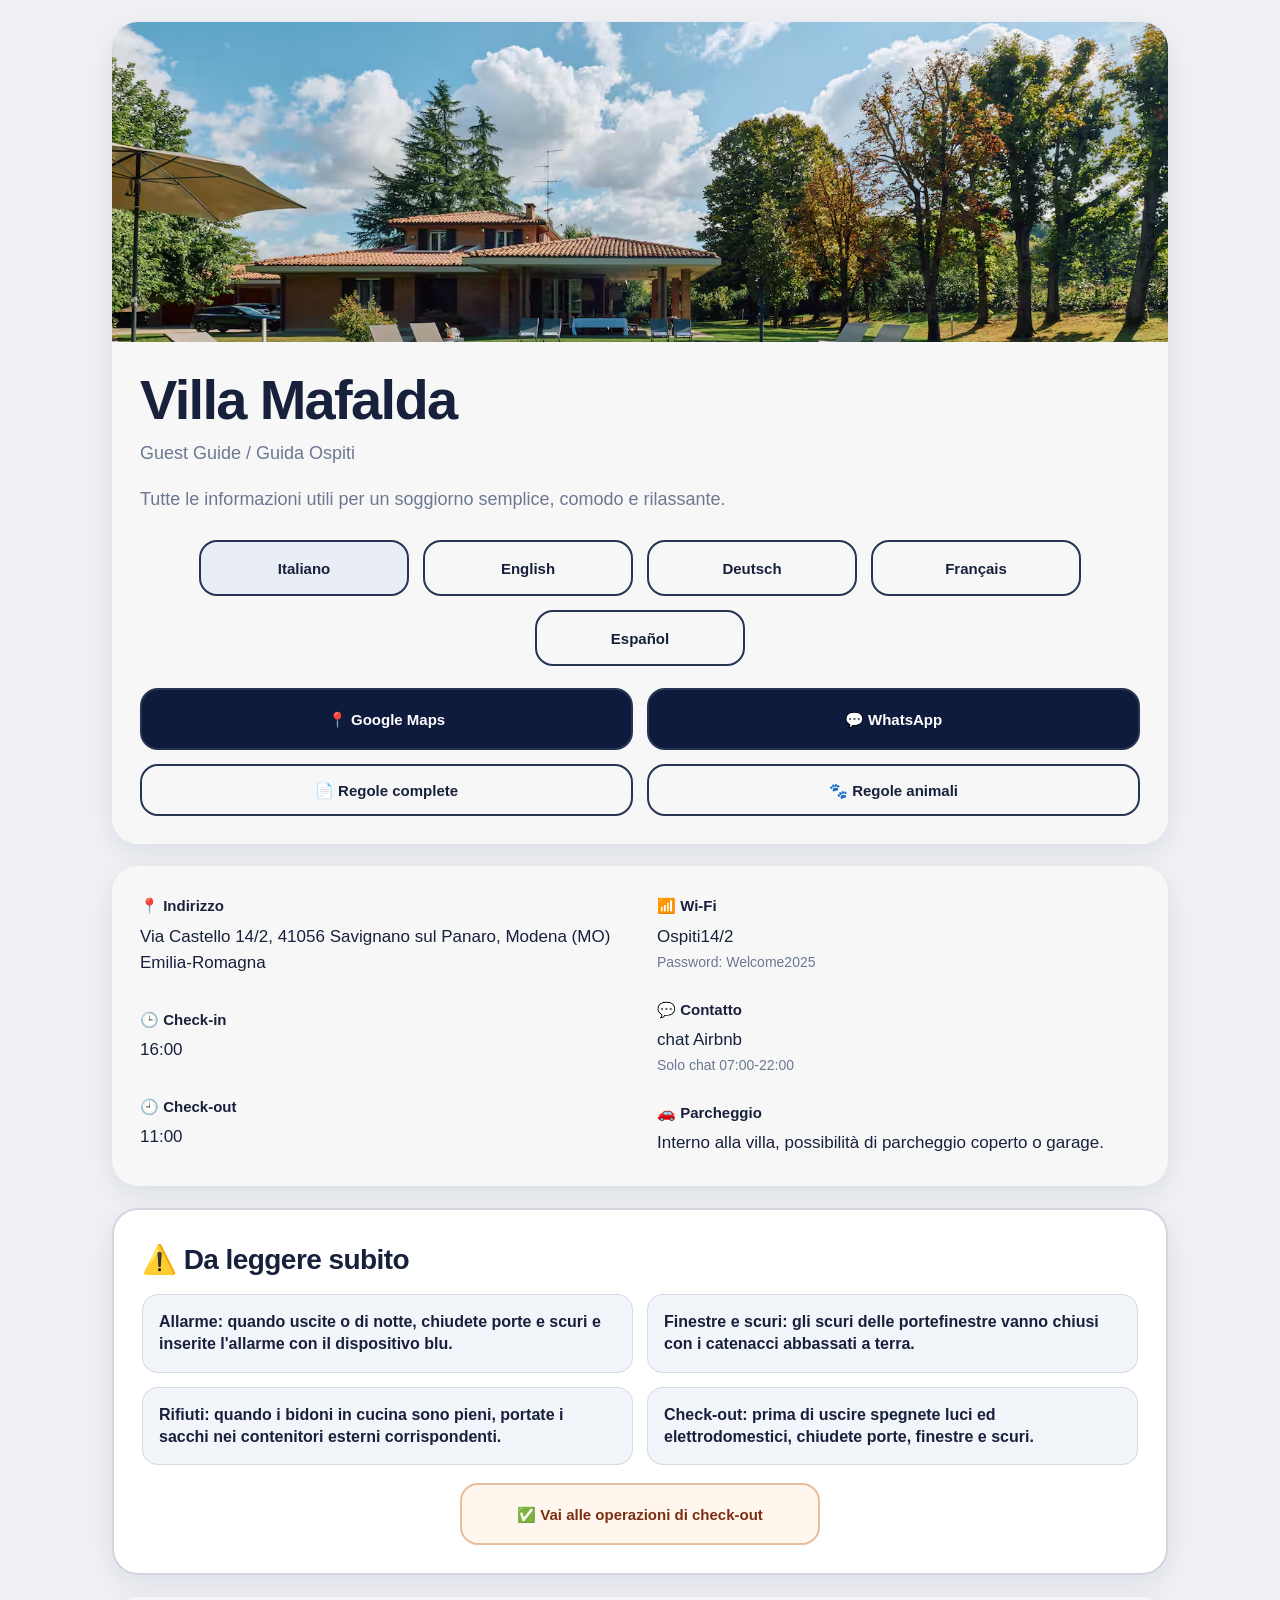
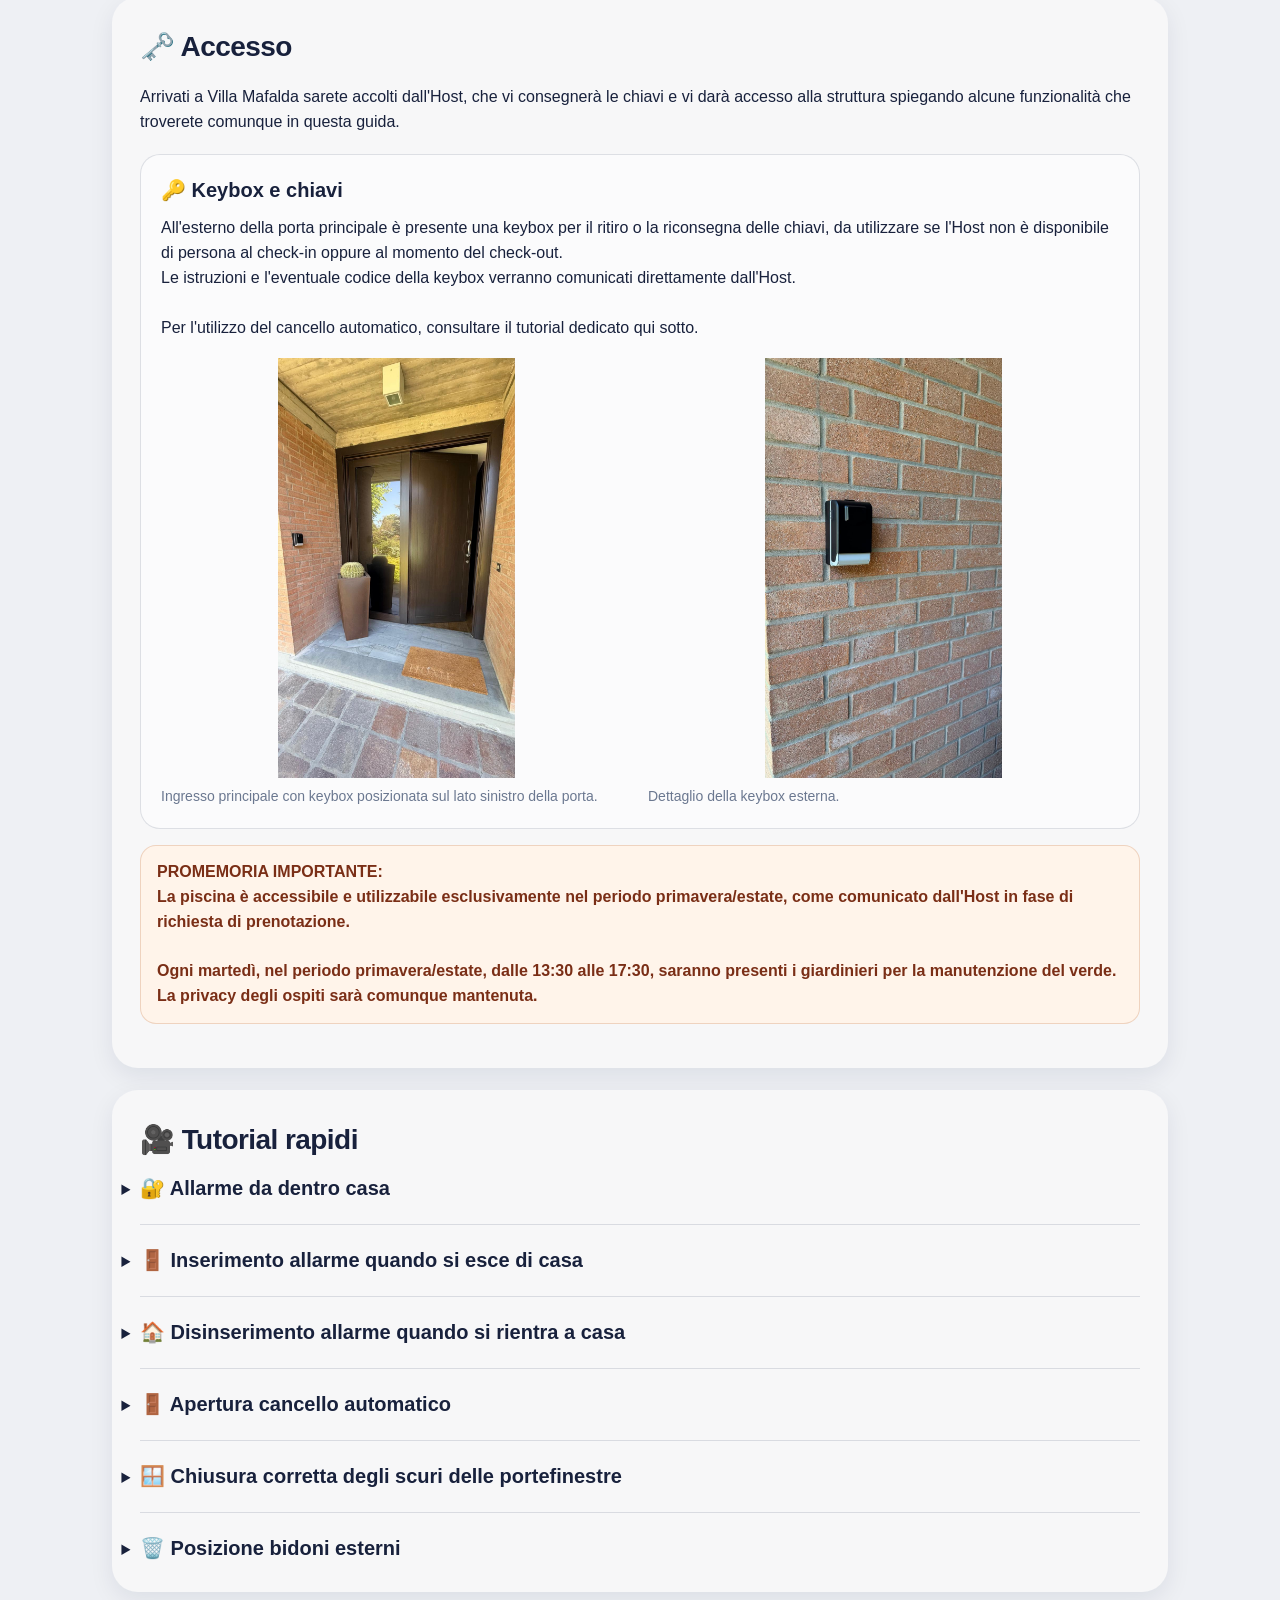
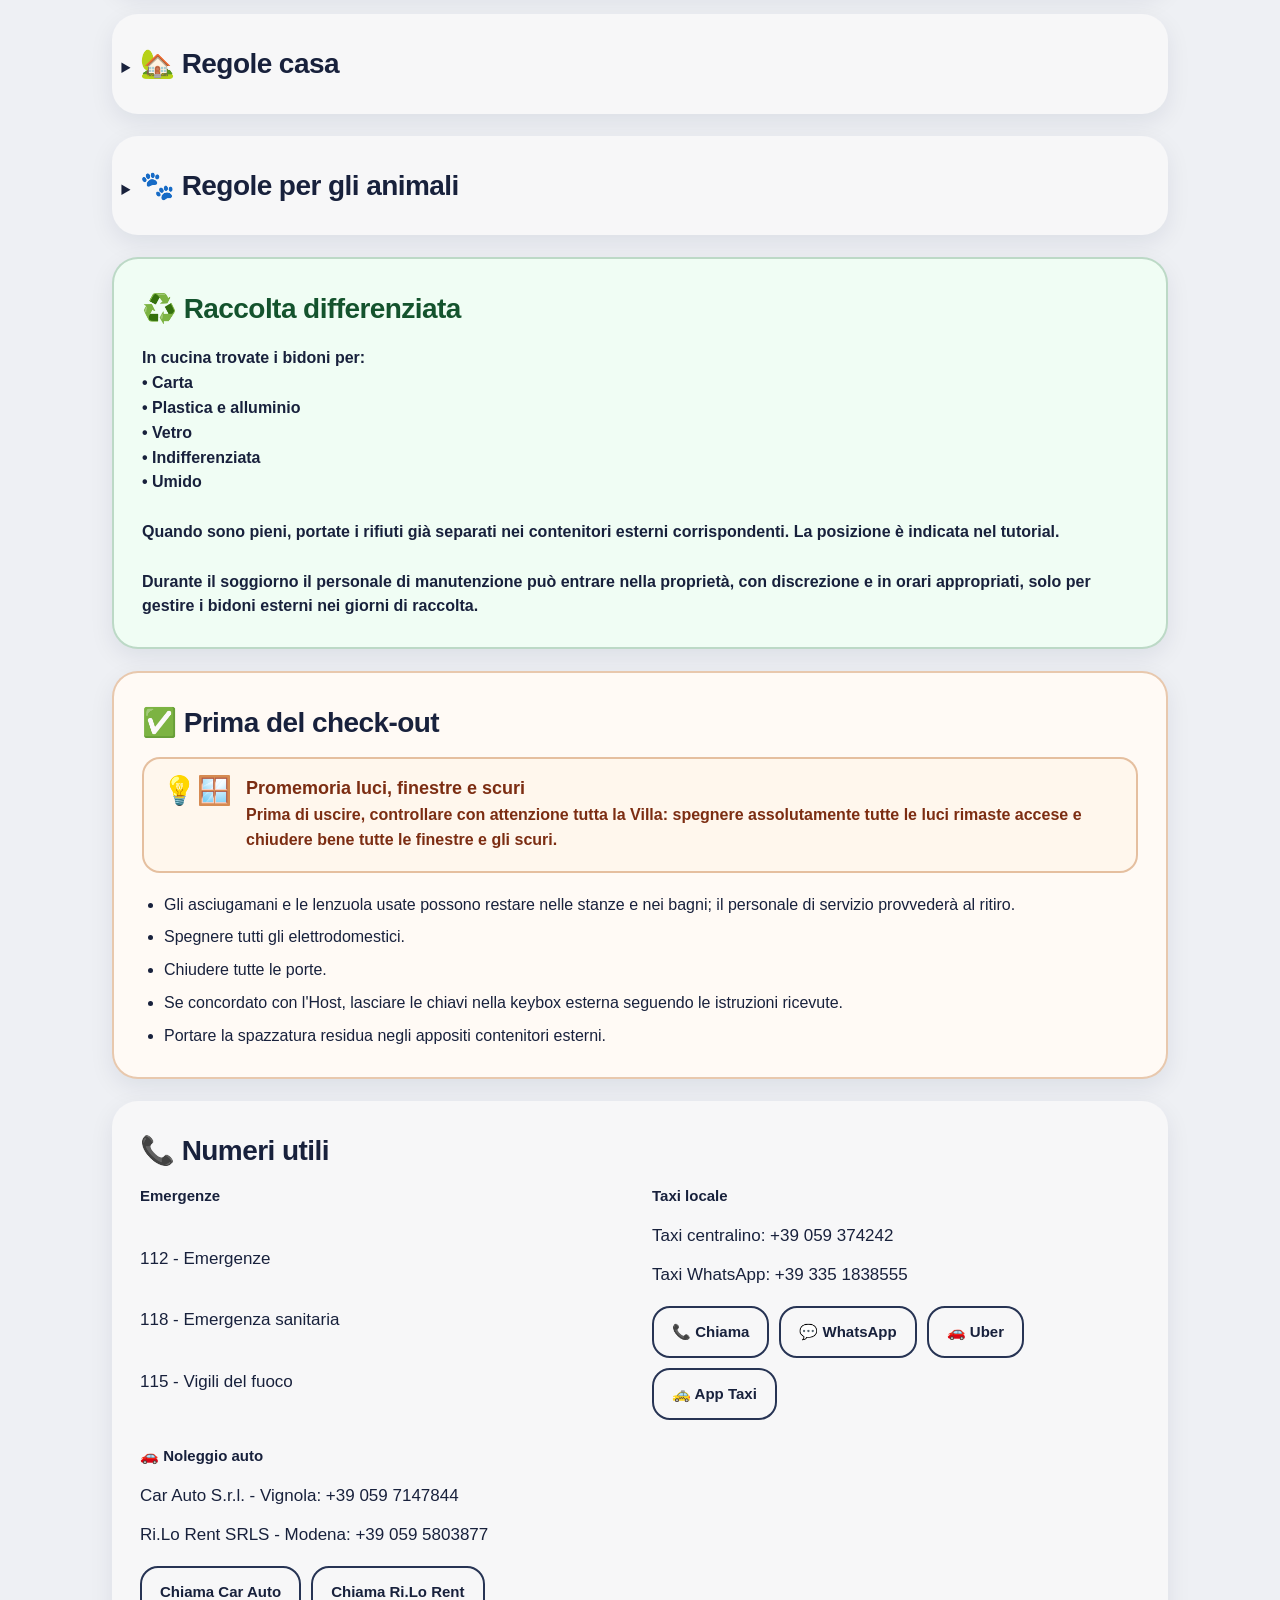
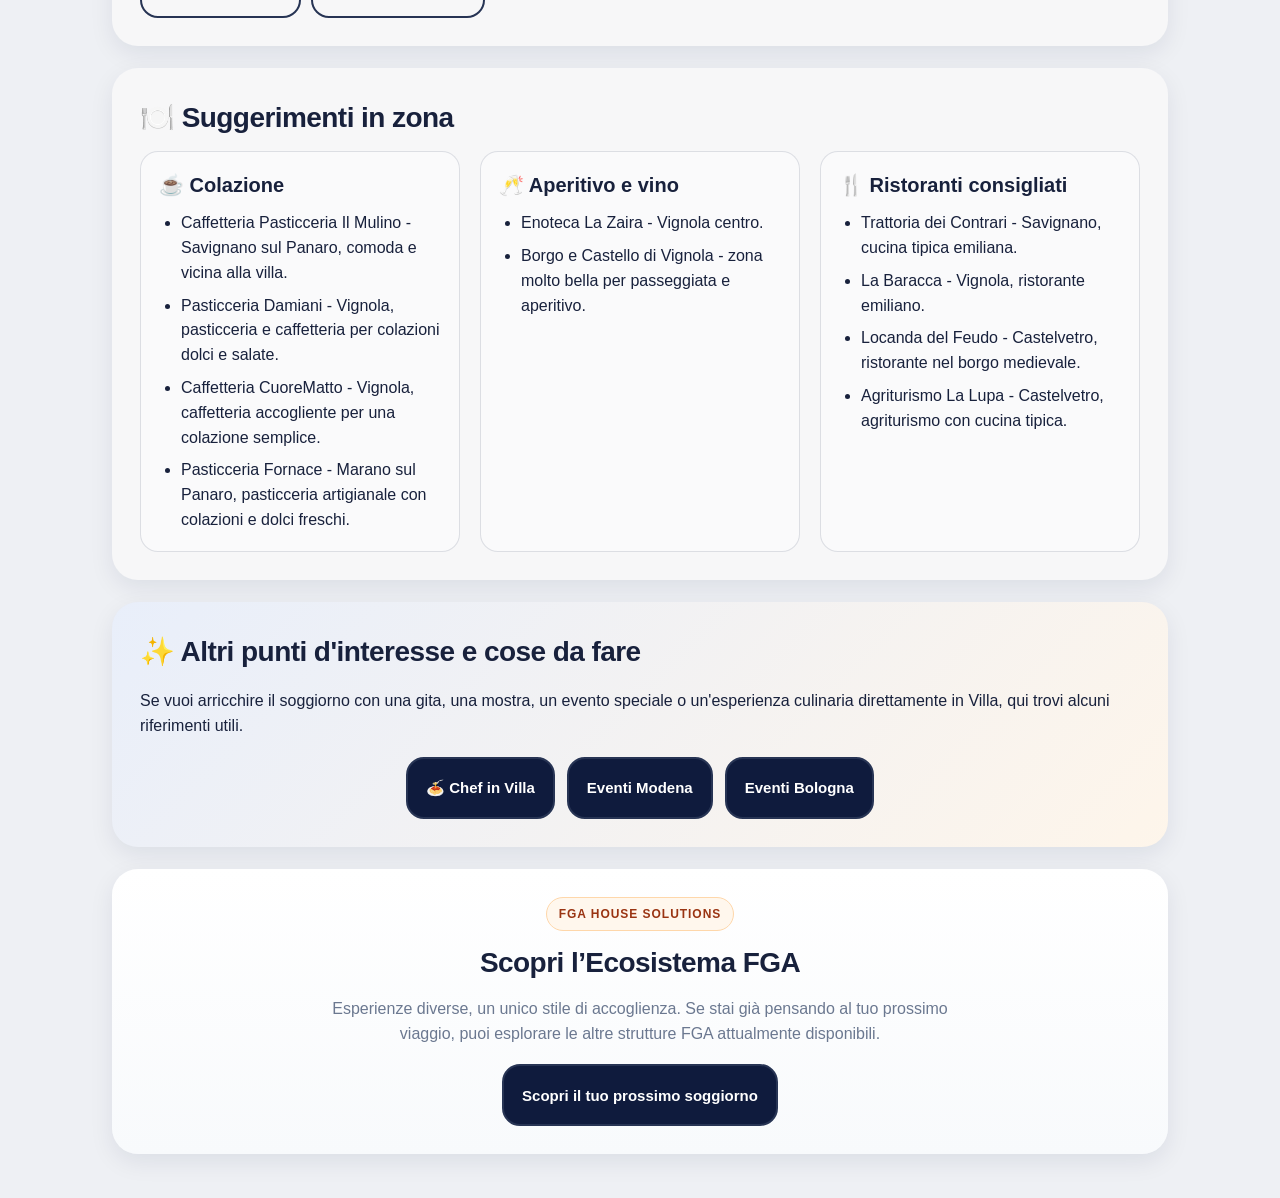
==== index.html @ a9c3ffdb "Add files via upload" ====
<!DOCTYPE html>
<html lang="it">
<head>
  <meta charset="UTF-8">
  <meta name="viewport" content="width=device-width, initial-scale=1.0">
  <title>Guest Guide</title>
  <style>
    :root {
      --bg: #eef0f4;
      --card: #f7f7f8;
      --text: #18213c;
      --muted: #6b7890;
      --border: #273454;
      --primary: #0f1b3d;
      --primary-hover: #162754;
      --shadow: 0 8px 24px rgba(15, 27, 61, 0.08);
      --radius-xl: 26px;
      --radius-lg: 20px;
    }

    * {
      box-sizing: border-box;
    }

    html {
      scroll-behavior: smooth;
    }

    body {
      margin: 0;
      font-family: -apple-system, BlinkMacSystemFont, "Segoe UI", Roboto, Helvetica, Arial, sans-serif;
      background: var(--bg);
      color: var(--text);
      line-height: 1.55;
    }

    .wrap {
      max-width: 1100px;
      margin: 0 auto;
      padding: 22px;
    }

    .hero {
      background: var(--card);
      border-radius: var(--radius-xl);
      overflow: hidden;
      box-shadow: var(--shadow);
      margin-bottom: 22px;
    }

    .hero img {
      width: 100%;
      height: 320px;
      object-fit: cover;
      display: block;
    }

    .hero-content {
      padding: 28px;
    }

    h1 {
      margin: 0 0 10px;
      font-size: clamp(34px, 5vw, 56px);
      line-height: 1.08;
      letter-spacing: -0.03em;
    }

    h2 {
      margin: 0 0 12px;
      font-size: 28px;
      letter-spacing: -0.02em;
    }

    h3 {
      margin: 0 0 10px;
      font-size: 20px;
    }

    .subtitle {
      margin: 0;
      color: var(--muted);
      font-size: 18px;
    }

    .space-top {
      margin-top: 18px;
    }

    .button-grid {
      display: grid;
      gap: 14px;
    }

    .lang-grid {
      display: flex;
      flex-wrap: wrap;
      justify-content: center;
      gap: 14px;
      margin-top: 26px;
    }

    .primary-grid {
      grid-template-columns: repeat(2, minmax(0, 1fr));
      margin-top: 22px;
    }

    .docs-grid {
      grid-template-columns: repeat(2, minmax(0, 1fr));
      margin-top: 14px;
    }

    .lang-btn,
    .action-btn,
    .doc-btn,
    .tutorial-btn,
    .mini-btn {
      display: inline-flex;
      align-items: center;
      justify-content: center;
      text-align: center;
      min-height: 52px;
      padding: 12px 18px;
      border-radius: 18px;
      font-size: 15px;
      font-weight: 600;
      text-decoration: none;
      transition: 0.2s ease;
      cursor: pointer;
    }

    .lang-btn {
      min-height: 56px;
      min-width: 180px;
      max-width: 210px;
      padding: 12px 20px;
      background: transparent;
      color: var(--text);
      border: 2px solid var(--border);
      flex: 0 1 210px;
    }

    .lang-btn:hover,
    .lang-btn.active {
      background: #e9edf5;
    }

    .action-btn {
      min-height: 62px;
      background: var(--primary);
      color: #fff;
      border: 2px solid var(--border);
    }

    .action-btn:hover {
      background: var(--primary-hover);
    }

    .doc-btn,
    .tutorial-btn,
    .mini-btn {
      background: transparent;
      color: var(--text);
      border: 2px solid var(--border);
    }

    .doc-btn:hover,
    .tutorial-btn:hover,
    .mini-btn:hover {
      background: #eef2f8;
    }

    .card {
      background: var(--card);
      border-radius: var(--radius-xl);
      box-shadow: var(--shadow);
      padding: 28px;
      margin-bottom: 22px;
    }

    .info-grid {
      display: grid;
      grid-template-columns: repeat(2, minmax(0, 1fr));
      gap: 34px;
    }

    .info-stack {
      display: grid;
      gap: 24px;
    }

    .info-item .label,
    .useful-item .label {
      display: block;
      font-size: 15px;
      font-weight: 700;
      margin-bottom: 6px;
    }

    .info-item .value,
    .useful-item .value {
      font-size: 17px;
      color: var(--text);
      margin-bottom: 2px;
    }

    .info-item .note,
    .useful-item .note {
      font-size: 14px;
      color: var(--muted);
    }

    ul {
      margin: 0;
      padding-left: 22px;
    }

    li + li {
      margin-top: 8px;
    }

    .muted {
      color: var(--muted);
    }

    #access-note {
      margin-top: 16px;
      padding: 14px 16px;
      white-space: pre-line;
      font-weight: 700;
      color: #7a2e16;
      background: #fff4ea;
      border: 1px solid rgba(180, 90, 40, 0.22);
      border-radius: 16px;
    }

    .hidden {
      display: none !important;
    }

    .multiline-text {
      white-space: pre-line;
    }

    .essentials-card {
      border: 2px solid rgba(15, 27, 61, 0.18);
      background: #fff;
    }

    .essentials-list {
      display: grid;
      grid-template-columns: repeat(2, minmax(0, 1fr));
      gap: 14px;
      margin: 0;
      padding: 0;
      list-style: none;
    }

    .essentials-list li {
      margin: 0;
      padding: 16px;
      border: 1px solid rgba(39, 52, 84, 0.14);
      border-radius: 16px;
      background: #f2f5fa;
      font-weight: 700;
      line-height: 1.4;
    }

    .essentials-actions {
      display: flex;
      justify-content: center;
      margin-top: 18px;
    }

    .checkout-jump-btn {
      min-width: min(100%, 360px);
      background: #fff7ed;
      color: #7c2d12;
      border-color: rgba(180, 83, 9, 0.34);
    }

    .checkout-jump-btn:hover {
      background: #ffedd5;
    }

    .collapsible-card summary {
      cursor: pointer;
      font-weight: 800;
      list-style-position: outside;
    }

    .collapsible-card summary span {
      font-size: 28px;
      letter-spacing: -0.02em;
    }

    .collapsible-card[open] summary {
      margin-bottom: 14px;
    }

    .waste-highlight-card {
      border: 2px solid rgba(22, 101, 52, 0.24);
      background: #f0fdf4;
    }

    .waste-highlight-card h2 {
      color: #14532d;
    }

    .waste-highlight-card #waste-text {
      margin-bottom: 0;
      font-weight: 650;
    }

    .discover-more-card {
      background:
        linear-gradient(135deg, rgba(199, 219, 255, 0.3), rgba(255, 245, 232, 0.85)),
        var(--card);
    }

    .discover-more-text {
      margin-bottom: 18px;
    }

    .discover-more-actions {
      display: flex;
      flex-wrap: wrap;
      gap: 12px;
      justify-content: center;
      align-items: center;
    }

    .feature-panel {
      margin-top: 20px;
      padding: 20px;
      border: 1px solid rgba(39, 52, 84, 0.14);
      border-radius: 20px;
      background: rgba(255, 255, 255, 0.55);
    }

    .feature-title {
      margin: 0 0 10px;
      font-size: 20px;
    }

    .feature-text {
      margin: 0 0 18px;
    }

    .media-grid {
      display: grid;
      grid-template-columns: repeat(2, minmax(0, 1fr));
      gap: 16px;
    }

    .guide-figure {
      margin: 0;
    }

    .guide-photo {
      display: block;
      width: 100%;
      height: auto;
      max-height: 420px;
      object-fit: contain;
      object-position: center;
      border-radius: 18px;
      border: 0;
      background: transparent;
    }

    .guide-caption {
      margin-top: 8px;
      font-size: 14px;
      color: var(--muted);
    }

    .tutorial-grid {
      display: grid;
      gap: 20px;
    }

    .tutorial-item {
      padding-top: 20px;
      border-top: 1px solid rgba(39, 52, 84, 0.14);
    }

    .tutorial-item:first-of-type {
      padding-top: 0;
      border-top: 0;
    }

    .tutorial-item summary {
      cursor: pointer;
      font-weight: 800;
      list-style-position: outside;
    }

    .tutorial-item summary span {
      font-size: 20px;
    }

    .tutorial-item[open] summary {
      margin-bottom: 10px;
    }

    .tutorial-text {
      margin: 0 0 14px;
    }

    .useful-grid {
      display: grid;
      grid-template-columns: repeat(2, minmax(0, 1fr));
      gap: 24px;
    }

    .useful-item {
      display: grid;
      gap: 10px;
    }

    .checkout-alert {
      display: flex;
      gap: 14px;
      align-items: flex-start;
      margin: 4px 0 20px;
      padding: 18px;
      border: 2px solid rgba(180, 83, 9, 0.34);
      border-radius: 18px;
      background: #fff7ed;
      color: #7c2d12;
    }

    .checkout-focus-card {
      border: 2px solid rgba(180, 83, 9, 0.3);
      background: #fffaf5;
    }

    .checkout-alert-icon {
      flex: 0 0 auto;
      font-size: 28px;
      line-height: 1;
    }

    .checkout-alert-title {
      margin: 0 0 4px;
      font-size: 18px;
      font-weight: 800;
      line-height: 1.25;
    }

    .checkout-alert-text {
      margin: 0;
      font-size: 16px;
      font-weight: 600;
    }

    .pool-operations {
      display: grid;
      gap: 16px;
      margin-top: 18px;
    }

    .pool-operation {
      padding: 18px;
      border: 1px solid rgba(39, 52, 84, 0.14);
      border-radius: 18px;
      background: rgba(255, 255, 255, 0.55);
    }

    .pool-operation-title {
      margin: 0 0 8px;
      font-size: 18px;
      font-weight: 800;
      line-height: 1.25;
    }

    .pool-operation-text {
      margin: 0;
      font-weight: 600;
    }

    .pool-operation .checkout-alert {
      margin: 14px 0 0;
    }

    .mini-grid {
      display: flex;
      flex-wrap: wrap;
      gap: 10px;
      margin-top: 6px;
    }

    .tips-grid {
      display: grid;
      grid-template-columns: repeat(3, minmax(0, 1fr));
      gap: 20px;
    }

    .tips-item {
      padding: 18px;
      border: 1px solid rgba(39, 52, 84, 0.14);
      border-radius: 18px;
      background: rgba(255, 255, 255, 0.38);
    }

    .ecosystem-card {
      text-align: center;
      background: linear-gradient(180deg, #ffffff 0%, #f8fafc 100%);
    }

    .ecosystem-kicker {
      display: inline-block;
      margin-bottom: 10px;
      padding: 7px 12px;
      border-radius: 999px;
      border: 1px solid #fed7aa;
      background: #fff7ed;
      color: #9a3412;
      font-size: 12px;
      font-weight: 700;
      letter-spacing: 0.08em;
      text-transform: uppercase;
    }

    .ecosystem-title {
      margin-bottom: 12px;
    }

    .ecosystem-text {
      max-width: 640px;
      margin: 0 auto 18px;
      color: var(--muted);
      font-size: 16px;
    }

    .ecosystem-actions {
      max-width: 360px;
      margin: 0 auto;
    }

    @media (max-width: 900px) {
      .info-grid,
      .useful-grid,
      .tips-grid,
      .essentials-list,
      .media-grid {
        grid-template-columns: 1fr;
        gap: 24px;
      }
    }

    @media (max-width: 700px) {
      .wrap {
        padding: 14px;
      }

      .hero img {
        height: 220px;
      }

      .hero-content,
      .card {
        padding: 20px;
      }

      .primary-grid,
      .docs-grid {
        grid-template-columns: 1fr;
      }

      .lang-grid {
        display: grid;
        grid-template-columns: 1fr;
      }

      .lang-btn {
        max-width: none;
        width: 100%;
      }

      h2 {
        font-size: 24px;
      }
    }
  </style>
</head>
<body>
  <noscript>
    <div style="max-width:1100px;margin:22px auto 0;padding:16px 22px;border-radius:20px;background:#f7f7f8;color:#18213c;box-shadow:0 8px 24px rgba(15, 27, 61, 0.08);font-family:-apple-system, BlinkMacSystemFont, 'Segoe UI', Roboto, Helvetica, Arial, sans-serif;">
      Questa guest guide richiede JavaScript per mostrare correttamente i contenuti.
    </div>
  </noscript>

  <div class="wrap">
    <section class="hero">
      <img id="cover-image" src="" alt="">
      <div class="hero-content">
        <h1 id="apartment-name"></h1>
        <p class="subtitle" id="subtitle-1"></p>
        <p class="subtitle space-top" id="subtitle-2"></p>

        <div class="lang-grid">
          <button type="button" class="lang-btn" data-lang="it">Italiano</button>
          <button type="button" class="lang-btn" data-lang="en">English</button>
          <button type="button" class="lang-btn" data-lang="de">Deutsch</button>
          <button type="button" class="lang-btn" data-lang="fr">Français</button>
          <button type="button" class="lang-btn" data-lang="es">Español</button>
        </div>

        <div class="button-grid primary-grid">
          <a class="action-btn" id="map-btn" href="#"></a>
          <a class="action-btn" id="whatsapp-btn" href="#"></a>
        </div>

        <div class="button-grid docs-grid" id="docs-grid">
          <a class="doc-btn" id="rules-btn" href="#"></a>
          <a class="doc-btn" id="pet-btn" href="#"></a>
        </div>
      </div>
    </section>

    <section class="card" id="info-card">
      <div class="info-grid">
        <div class="info-stack">
          <div class="info-item" id="address-item">
            <span class="label" id="label-address"></span>
            <div class="value" id="address-value"></div>
          </div>

          <div class="info-item" id="checkin-item">
            <span class="label" id="label-checkin"></span>
            <div class="value" id="checkin-value"></div>
          </div>

          <div class="info-item" id="checkout-item">
            <span class="label" id="label-checkout"></span>
            <div class="value" id="checkout-value"></div>
          </div>
        </div>

        <div class="info-stack">
          <div class="info-item" id="wifi-item">
            <span class="label" id="label-wifi"></span>
            <div class="value" id="wifi-name"></div>
            <div class="note" id="wifi-password"></div>
          </div>

          <div class="info-item" id="contact-item">
            <span class="label" id="label-contact"></span>
            <div class="value" id="contact-value"></div>
            <div class="note" id="contact-note"></div>
          </div>

          <div class="info-item" id="parking-item">
            <span class="label" id="label-parking"></span>
            <div class="value" id="parking-short"></div>
          </div>
        </div>
      </div>
    </section>

    <section class="card essentials-card" id="essentials-card">
      <h2 id="essentials-title"></h2>
      <ul class="essentials-list" id="essentials-list"></ul>
      <div class="essentials-actions">
        <a class="action-btn checkout-jump-btn" id="checkout-jump-btn" href="#checkout-card"></a>
      </div>
    </section>

    <section class="card" id="access-card">
      <h2 id="access-title"></h2>
      <p id="access-text"></p>
      <div class="feature-panel" id="access-keybox-panel">
        <h3 class="feature-title" id="access-keybox-title"></h3>
        <p class="feature-text multiline-text" id="access-keybox-text"></p>
        <div class="media-grid">
          <figure class="guide-figure" id="access-keybox-wide-figure">
            <img class="guide-photo" id="access-keybox-wide-image" src="" alt="">
            <figcaption class="guide-caption" id="access-keybox-wide-caption"></figcaption>
          </figure>
          <figure class="guide-figure" id="access-keybox-detail-figure">
            <img class="guide-photo" id="access-keybox-detail-image" src="" alt="">
            <figcaption class="guide-caption" id="access-keybox-detail-caption"></figcaption>
          </figure>
        </div>
      </div>
      <p class="muted" id="access-note"></p>
    </section>

    <section class="card" id="tutorials-card">
      <h2 id="tutorials-title"></h2>
      <div class="tutorial-grid">
        <details class="tutorial-item" id="tutorial-alarm-inside-item">
          <summary><span id="tutorial-alarm-inside-title"></span></summary>
          <p class="tutorial-text multiline-text" id="tutorial-alarm-inside-text"></p>
          <a class="tutorial-btn" id="tutorial-alarm-inside-btn" href="#"></a>
        </details>

        <details class="tutorial-item" id="tutorial-alarm-exit-item">
          <summary><span id="tutorial-alarm-exit-title"></span></summary>
          <p class="tutorial-text multiline-text" id="tutorial-alarm-exit-text"></p>
          <a class="tutorial-btn" id="tutorial-alarm-exit-btn" href="#"></a>
        </details>

        <details class="tutorial-item" id="tutorial-alarm-return-item">
          <summary><span id="tutorial-alarm-return-title"></span></summary>
          <p class="tutorial-text multiline-text" id="tutorial-alarm-return-text"></p>
          <a class="tutorial-btn" id="tutorial-alarm-return-btn" href="#"></a>
        </details>

        <details class="tutorial-item" id="tutorial-gate-item">
          <summary><span id="tutorial-gate-title"></span></summary>
          <p class="tutorial-text multiline-text" id="tutorial-gate-text"></p>
          <div class="media-grid">
            <figure class="guide-figure" id="tutorial-gate-wide-figure">
              <img class="guide-photo" id="tutorial-gate-wide-image" src="" alt="">
              <figcaption class="guide-caption" id="tutorial-gate-wide-caption"></figcaption>
            </figure>
            <figure class="guide-figure" id="tutorial-gate-detail-figure">
              <img class="guide-photo" id="tutorial-gate-detail-image" src="" alt="">
              <figcaption class="guide-caption" id="tutorial-gate-detail-caption"></figcaption>
            </figure>
          </div>
        </details>

        <details class="tutorial-item" id="tutorial-shutters-item">
          <summary><span id="tutorial-shutters-title"></span></summary>
          <p class="tutorial-text multiline-text" id="tutorial-shutters-text"></p>
          <a class="tutorial-btn" id="tutorial-shutters-btn" href="#"></a>
        </details>

        <details class="tutorial-item" id="tutorial-bins-item">
          <summary><span id="tutorial-bins-title"></span></summary>
          <p class="tutorial-text multiline-text" id="tutorial-bins-text"></p>
          <a class="tutorial-btn" id="tutorial-bins-btn" href="#"></a>
        </details>
      </div>
    </section>

    <details class="card collapsible-card" id="rules-card">
      <summary><span id="rules-title"></span></summary>
      <ul id="rules-list"></ul>
      <div class="pool-operations" id="pool-operations"></div>
    </details>

    <details class="card collapsible-card" id="pet-rules-card">
      <summary><span id="pet-rules-title"></span></summary>
      <p id="pet-rules-intro"></p>
      <ul id="pet-rules-list"></ul>
    </details>

    <section class="card waste-highlight-card" id="waste-card">
      <h2 id="waste-title"></h2>
      <p class="multiline-text" id="waste-text"></p>
      <p class="muted" id="waste-note"></p>
    </section>

    <section class="card checkout-focus-card" id="checkout-card">
      <h2 id="checkout-title"></h2>
      <div class="checkout-alert" id="checkout-alert">
        <div class="checkout-alert-icon" aria-hidden="true">💡🪟</div>
        <div>
          <p class="checkout-alert-title" id="checkout-alert-title"></p>
          <p class="checkout-alert-text" id="checkout-alert-text"></p>
        </div>
      </div>
      <ul id="checkout-list"></ul>
    </section>

    <section class="card" id="useful-numbers-card">
      <h2 id="useful-numbers-title"></h2>
      <div class="useful-grid">
        <div class="useful-item">
          <span class="label" id="emergency-title"></span>
          <div class="value" id="emergency-112"></div>
          <div class="value" id="emergency-118"></div>
          <div class="value" id="emergency-115"></div>
        </div>

        <div class="useful-item" id="taxi-item">
          <span class="label" id="taxi-title"></span>
          <div class="value" id="taxi-phone-text"></div>
          <div class="value" id="taxi-whatsapp-text"></div>
          <div class="mini-grid">
            <a class="mini-btn" id="taxi-call-btn" href="#"></a>
            <a class="mini-btn" id="taxi-wa-btn" href="#"></a>
            <a class="mini-btn" id="taxi-uber-btn" href="#"></a>
            <a class="mini-btn" id="taxi-app-btn" href="#"></a>
          </div>
        </div>

        <div class="useful-item" id="rental-car-item">
          <span class="label" id="rental-car-title"></span>
          <div class="value" id="rental-car-auto-text"></div>
          <div class="value" id="rental-rilo-text"></div>
          <div class="mini-grid">
            <a class="mini-btn" id="rental-car-auto-btn" href="#"></a>
            <a class="mini-btn" id="rental-rilo-btn" href="#"></a>
          </div>
        </div>
      </div>
    </section>

    <section class="card" id="suggestions-card">
      <h2 id="suggestions-title"></h2>
      <div class="tips-grid">
        <div class="tips-item" id="breakfast-block">
          <h3 id="breakfast-title"></h3>
          <ul id="breakfast-list"></ul>
        </div>

        <div class="tips-item" id="aperitivo-block">
          <h3 id="aperitivo-title"></h3>
          <ul id="aperitivo-list"></ul>
        </div>

        <div class="tips-item" id="restaurants-block">
          <h3 id="restaurants-title"></h3>
          <ul id="restaurants-list"></ul>
        </div>
      </div>
    </section>

    <section class="card discover-more-card" id="discover-more-card">
      <h2 id="discover-more-title"></h2>
      <p class="discover-more-text" id="discover-more-text"></p>
      <div class="discover-more-actions">
        <a class="action-btn" id="chef-experience-btn" href="chef-experience.html" target="_blank" rel="noopener noreferrer"></a>
        <a class="action-btn" id="discover-modena-btn" href="https://www.visitmodena.it/it/eventi" target="_blank" rel="noopener noreferrer"></a>
        <a class="action-btn" id="discover-bologna-btn" href="https://www.bolognawelcome.com/it/eventi" target="_blank" rel="noopener noreferrer"></a>
      </div>
    </section>

    <section class="card ecosystem-card" id="ecosystem-card">
      <div class="ecosystem-kicker" id="ecosystem-kicker"></div>
      <h2 class="ecosystem-title" id="ecosystem-title"></h2>
      <p class="ecosystem-text" id="ecosystem-text"></p>
      <div class="ecosystem-actions">
        <a class="action-btn" id="ecosystem-btn" href="https://ecosistema-fga.fgahousesolutions.workers.dev/#structures" target="_blank" rel="noopener noreferrer"></a>
      </div>
    </section>
  </div>

  <script>
    const PROPERTY = {
      apartmentName: "Villa Mafalda",
      coverImage: "cover-villa-mafalda.jpg",
      mapsUrl: "https://maps.app.goo.gl/CFwn7gJB5hxyGY5K9",
      coordinates: "",
      whatsappUrl: "https://wa.me/393200788089",
      whatsappDisplay: "chat Airbnb",
      address: "Via Castello 14/2, 41056 Savignano sul Panaro, Modena (MO) Emilia-Romagna",
      checkin: "16:00",
      checkout: "11:00",
      wifiName: "Ospiti14/2",
      wifiPassword: "Welcome2025",
      documents: {
        rules: {
          it: "house-rules-it.pdf",
          en: "house-rules-en.pdf",
          fallback: "house-rules-en.pdf"
        },
        pet: "#pet-rules-card"
      },
      tutorials: {
        alarmInsideVideo: "villa-mafalda-tutorial-allarme-interno.mp4",
        alarmExitVideo: "villa-mafalda-tutorial-allarme-uscita.mp4",
        alarmReturnVideo: "villa-mafalda-tutorial-allarme-rientro.mp4",
        shuttersVideo: "villa-mafalda-tutorial-scuri-finestre.mp4",
        binsVideo: "villa-mafalda-tutorial-bidoni-esterni.mp4"
      },
      guideImages: {
        keyboxWideImage: "villa-mafalda-keybox-ingresso.jpeg",
        keyboxDetailImage: "villa-mafalda-keybox-dettaglio.jpeg",
        gateWideImage: "villa-mafalda-cancello-interno.jpeg",
        gateDetailImage: "villa-mafalda-cancello-dettaglio.jpeg"
      },
      usefulNumbers: {
        emergency112: "112 - Emergenze",
        emergency118: "118 - Emergenza sanitaria",
        emergency115: "115 - Vigili del fuoco",
        taxiPhoneDisplay: "Taxi centralino: +39 059 374242",
        taxiPhoneHref: "tel:+39059374242",
        taxiWhatsappDisplay: "Taxi WhatsApp: +39 335 1838555",
        taxiWhatsappHref: "https://wa.me/393351838555",
        taxiUberHref: "https://www.uber.com/global/it/r/cities/bologna-emilia-romagna-it/",
        taxiAppHref: "https://www.cotabo.it/clienti/servizi/btaxi/?utm_source=chatgpt.com",
        rentalCarAutoDisplay: "Car Auto S.r.l. - Vignola: +39 059 7147844",
        rentalCarAutoHref: "tel:+390597147844",
        rentalRiloDisplay: "Ri.Lo Rent SRLS - Modena: +39 059 5803877",
        rentalRiloHref: "tel:+390595803877"
      }
    };

    const CONTENT = {
      it: {
        pageTitle: "Guida Ospiti",
        subtitle1: "Guest Guide / Guida Ospiti",
        subtitle2: "Tutte le informazioni utili per un soggiorno semplice, comodo e rilassante.",
        mapBtn: "📍 Google Maps",
        whatsappBtn: "💬 WhatsApp",
        rulesBtn: "📄 Regole complete",
        petBtn: "🐾 Regole animali",
        tutorialBtn: "▶ Guarda il tutorial",
        labelAddress: "📍 Indirizzo",
        labelCheckin: "🕒 Check-in",
        labelCheckout: "🕘 Check-out",
        wifiLabel: "📶 Wi-Fi",
        wifiPasswordLabel: "Password",
        labelContact: "💬 Contatto",
        contactNote: "Solo chat 07:00-22:00",
        labelParking: "🚗 Parcheggio",
        parkingShort: "Interno alla villa, possibilità di parcheggio coperto o garage.",
        accessTitle: "🗝️ Accesso",
        accessText: "Arrivati a Villa Mafalda sarete accolti dall'Host, che vi consegnerà le chiavi e vi darà accesso alla struttura spiegando alcune funzionalità che troverete comunque in questa guida.",
        accessKeyboxTitle: "🔑 Keybox e chiavi",
        accessKeyboxText: "All'esterno della porta principale è presente una keybox per il ritiro o la riconsegna delle chiavi, da utilizzare se l'Host non è disponibile di persona al check-in oppure al momento del check-out.\nLe istruzioni e l'eventuale codice della keybox verranno comunicati direttamente dall'Host.\n\nPer l'utilizzo del cancello automatico, consultare il tutorial dedicato qui sotto.",
        accessKeyboxWideCaption: "Ingresso principale con keybox posizionata sul lato sinistro della porta.",
        accessKeyboxDetailCaption: "Dettaglio della keybox esterna.",
        accessNote: "PROMEMORIA IMPORTANTE:\nLa piscina è accessibile e utilizzabile esclusivamente nel periodo primavera/estate, come comunicato dall'Host in fase di richiesta di prenotazione.\n\nOgni martedì, nel periodo primavera/estate, dalle 13:30 alle 17:30, saranno presenti i giardinieri per la manutenzione del verde. La privacy degli ospiti sarà comunque mantenuta.",
        essentialsTitle: "⚠️ Da leggere subito",
        essentialsList: [
          "Allarme: quando uscite o di notte, chiudete porte e scuri e inserite l'allarme con il dispositivo blu.",
          "Finestre e scuri: gli scuri delle portefinestre vanno chiusi con i catenacci abbassati a terra.",
          "Rifiuti: quando i bidoni in cucina sono pieni, portate i sacchi nei contenitori esterni corrispondenti.",
          "Check-out: prima di uscire spegnete luci ed elettrodomestici, chiudete porte, finestre e scuri."
        ],
        checkoutJumpBtn: "✅ Vai alle operazioni di check-out",
        tutorialsTitle: "🎥 Tutorial rapidi",
        tutorialAlarmInsideTitle: "🔐 Allarme da dentro casa",
        tutorialAlarmInsideText: "Usare il dispositivo blu sul portachiavi.\n\nPer inserire l'allarme:\n1. chiudere porte e scuri;\n2. toccare lo schermo vicino alla porta;\n3. appoggiare la parte bianca del dispositivo sul lettore;\n4. quando la lettera A diventa rossa, l'allarme è inserito.\n\nPer disattivarlo:\nappoggiare di nuovo il dispositivo sul lettore finché la lettera A diventa verde.",
        tutorialAlarmExitTitle: "🚪 Inserimento allarme quando si esce di casa",
        tutorialAlarmExitText: "Prima di uscire:\n1. chiudere tutte le porte;\n2. chiudere bene finestre e scuri;\n3. avvicinare la parte bianca del dispositivo blu al lettore esterno;\n4. luci verde e rossa accese = ALLARME INSERITO.",
        tutorialAlarmReturnTitle: "🏠 Disinserimento allarme quando si rientra a casa",
        tutorialAlarmReturnText: "Prima di aprire la porta:\n1. appoggiare la parte bianca del dispositivo blu al lettore;\n2. attendere che le luci del lettore si spengano;\n3. luci spente = ALLARME DISINSERITO.\nSolo dopo aprire la porta.",
        tutorialGateTitle: "🚪 Apertura cancello automatico",
        tutorialGateText: "All'interno della proprietà è presente una colonnina dedicata all'apertura del cancello automatico. La chiave è già inserita nella colonnina e non deve essere rimossa, così da consentire sempre l'apertura del cancello anche in uscita e al momento del check-out.\n\nPer aprire il cancello:\n1. ruotare la chiave già presente nella colonnina dedicata;\n2. attendere l'attivazione dell'apertura;\n3. attendere l'apertura completa del cancello prima di transitare.\n\nDopo il passaggio, verificare sempre che il cancello si richiuda correttamente.",
        tutorialGateWideCaption: "Vista della colonnina interna in prossimità del cancello.",
        tutorialGateDetailCaption: "Dettaglio della chiave e della serratura da utilizzare per l'apertura.",
        tutorialShuttersTitle: "🪟 Chiusura corretta degli scuri delle portefinestre",
        tutorialShuttersText: "Chiudere gli scuri e abbassare sempre anche i catenacci a terra.\nSe i catenacci non sono abbassati, lo scuro può essere aperto facilmente dall'esterno.",
        tutorialBinsTitle: "🗑️ Posizione bidoni esterni",
        tutorialBinsText: "Quando i bidoni in cucina sono pieni, portare i rifiuti già divisi nei contenitori esterni corrispondenti.\nIl video mostra dove si trovano.",
        rulesTitle: "🏡 Regole casa",
        rulesList: [
          "L'accesso alla Villa è consentito esclusivamente agli ospiti registrati in prenotazione.",
          "Eventuali visitatori, eventi o feste devono essere preventivamente autorizzati dall'Host.",
          "Non è consentito superare il numero massimo di ospiti indicato nella prenotazione.",
          "È richiesto un comportamento educato e un volume moderato di musica e conversazioni, in particolare nelle ore serali e notturne.",
          "Il cortile esterno è ad uso esclusivo degli ospiti.",
          "In giardino e nell'area piscina è obbligatorio utilizzare esclusivamente bicchieri in plastica.",
          "È vietato lasciare rifiuti o oggetti incustoditi nelle aree esterne.",
          "Il barbecue deve essere utilizzato solo nella zona dedicata e non deve essere spostato.",
          "A fine utilizzo barbecue, carbonella, griglia e utensili devono essere sistemati e puliti subito.",
          "In caso contrario verranno addebitati costi aggiuntivi di pulizia.",
          "Non è consentito consumare cibi o bevande nell'area living con i divani vicino al camino.",
          "Non è consentito spostare arredi senza autorizzazione.",
          "La piscina è riservata esclusivamente agli ospiti della Villa.",
          "È consentito l'uso esclusivo della lavanderia nel seminterrato.",
          "Il restante seminterrato non è accessibile.",
          "Per allarme, chiavi, porte, finestre, cancelli, luci ed elettrodomestici si fa riferimento alla sezione dedicata della guida.",
          "Si consiglia di inserire l'allarme ogni volta che si esce dalla Villa e durante la notte.",
          "È obbligatorio chiudere porte e finestre quando si lascia la proprietà.",
          "Non utilizzare contemporaneamente bollitore e forno nell'angolo bar."
        ],
        poolOperations: [
          {
            title: "🌿 Prato e oggetti personali",
            text: "Non lasciare teli da bagno, asciugamani o indumenti sul prato.\nDurante la notte non lasciare teli o indumenti neanche sui lettini: il tosaerba automatico lavora autonomamente e potrebbe danneggiarli irrimediabilmente."
          },
          {
            title: "🤖 Robot piscina",
            text: "Alla sera mettere in acqua il robot per la pulizia della piscina e accenderlo dal tasto presente sulla sua base.\nDurante il giorno il robot deve essere tolto dalla piscina.",
            alertTitle: "Importante",
            alertText: "Non lasciare il cavo del robot arrotolato o appoggiato sul prato. Quando il robot è in funzione, sistemare il cavo sulla pavimentazione a bordo piscina, evitando che rimanga sul prato: il tagliaerba automatico potrebbe intercettarlo e danneggiarlo."
          },
          {
            title: "💧 Controllo dell'acqua",
            text: "A causa delle temperature esterne particolarmente elevate, un giardiniere/addetto alla manutenzione passerà ogni mattina, dal lunedì al venerdì, intorno alle ore 8:30.\nEffettuerà un rapido controllo dello stato dell'acqua della piscina e, quando necessario, farà gli opportuni aggiustamenti per preservarne la qualità.\nIl controllo non è previsto il sabato e la domenica."
          }
        ],
        petRulesTitle: "🐾 Regole per gli animali",
        petRulesIntro: "Gli animali sono ammessi, nel rispetto delle seguenti regole:",
        petRulesList: [
          "Vietato l'accesso a letti e divani.",
          "Vietato l'accesso in piscina.",
          "Eventuali danni o pulizie extra saranno a carico dell'ospite."
        ],
        wasteTitle: "♻️ Raccolta differenziata",
        wasteText: "In cucina trovate i bidoni per:\n• Carta\n• Plastica e alluminio\n• Vetro\n• Indifferenziata\n• Umido\n\nQuando sono pieni, portate i rifiuti già separati nei contenitori esterni corrispondenti. La posizione è indicata nel tutorial.\n\nDurante il soggiorno il personale di manutenzione può entrare nella proprietà, con discrezione e in orari appropriati, solo per gestire i bidoni esterni nei giorni di raccolta.",
        wasteNote: "",
        usefulNumbersTitle: "📞 Numeri utili",
        emergencyTitle: "Emergenze",
        taxiTitle: "Taxi locale",
        taxiCallBtn: "📞 Chiama",
        taxiWaBtn: "💬 WhatsApp",
        taxiUberBtn: "🚗 Uber",
        taxiAppBtn: "🚕 App Taxi",
        rentalCarTitle: "🚗 Noleggio auto",
        rentalCarAutoBtn: "Chiama Car Auto",
        rentalRiloBtn: "Chiama Ri.Lo Rent",
        checkoutTitle: "✅ Prima del check-out",
        checkoutAlertTitle: "Promemoria luci, finestre e scuri",
        checkoutAlertText: "Prima di uscire, controllare con attenzione tutta la Villa: spegnere assolutamente tutte le luci rimaste accese e chiudere bene tutte le finestre e gli scuri.",
        checkoutList: [
          "Gli asciugamani e le lenzuola usate possono restare nelle stanze e nei bagni; il personale di servizio provvederà al ritiro.",
          "Spegnere tutti gli elettrodomestici.",
          "Chiudere tutte le porte.",
          "Se concordato con l'Host, lasciare le chiavi nella keybox esterna seguendo le istruzioni ricevute.",
          "Portare la spazzatura residua negli appositi contenitori esterni."
        ],
        suggestionsTitle: "🍽️ Suggerimenti in zona",
        breakfastTitle: "☕ Colazione",
        breakfastList: [
          "Caffetteria Pasticceria Il Mulino - Savignano sul Panaro, comoda e vicina alla villa.",
          "Pasticceria Damiani - Vignola, pasticceria e caffetteria per colazioni dolci e salate.",
          "Caffetteria CuoreMatto - Vignola, caffetteria accogliente per una colazione semplice.",
          "Pasticceria Fornace - Marano sul Panaro, pasticceria artigianale con colazioni e dolci freschi."
        ],
        aperitivoTitle: "🥂 Aperitivo e vino",
        aperitivoList: [
          "Enoteca La Zaira - Vignola centro.",
          "Borgo e Castello di Vignola - zona molto bella per passeggiata e aperitivo."
        ],
        restaurantsTitle: "🍴 Ristoranti consigliati",
        restaurantsList: [
          "Trattoria dei Contrari - Savignano, cucina tipica emiliana.",
          "La Baracca - Vignola, ristorante emiliano.",
          "Locanda del Feudo - Castelvetro, ristorante nel borgo medievale.",
          "Agriturismo La Lupa - Castelvetro, agriturismo con cucina tipica."
        ],
        discoverMoreTitle: "✨ Altri punti d'interesse e cose da fare",
        discoverMoreText: "Se vuoi arricchire il soggiorno con una gita, una mostra, un evento speciale o un'esperienza culinaria direttamente in Villa, qui trovi alcuni riferimenti utili.",
        chefExperienceBtn: "🍝 Chef in Villa",
        discoverModenaBtn: "Eventi Modena",
        discoverBolognaBtn: "Eventi Bologna",
        ecosystemKicker: "FGA House Solutions",
        ecosystemTitle: "Scopri l’Ecosistema FGA",
        ecosystemText: "Esperienze diverse, un unico stile di accoglienza. Se stai già pensando al tuo prossimo viaggio, puoi esplorare le altre strutture FGA attualmente disponibili.",
        ecosystemBtn: "Scopri il tuo prossimo soggiorno"
      },
      en: {
        pageTitle: "Guest Guide",
        subtitle1: "Guest Guide / Guida Ospiti",
        subtitle2: "All the useful information for a smooth, comfortable, and relaxing stay.",
        mapBtn: "📍 Google Maps",
        whatsappBtn: "💬 WhatsApp",
        rulesBtn: "📄 Full house rules",
        petBtn: "🐾 Pet rules",
        tutorialBtn: "▶ Watch tutorial",
        labelAddress: "📍 Address",
        labelCheckin: "🕒 Check-in",
        labelCheckout: "🕘 Check-out",
        wifiLabel: "📶 Wi-Fi",
        wifiPasswordLabel: "Password",
        labelContact: "💬 Contact",
        contactNote: "Chat only 07:00-22:00",
        labelParking: "🚗 Parking",
        parkingShort: "Inside the villa, covered parking or garage available.",
        accessTitle: "🗝️ Access",
        accessText: "Upon arrival at Villa Mafalda, you will be welcomed by the Host, who will hand over the keys and give you access to the property, explaining some features that you will also find in this guide.",
        accessKeyboxTitle: "🔑 Keybox and keys",
        accessKeyboxText: "Outside the main entrance door there is a keybox for key collection or return, to be used if the Host is not personally available at check-in or check-out.\nInstructions and the keybox code, if needed, will be provided directly by the Host.\n\nFor the automatic gate, please refer to the dedicated tutorial below.",
        accessKeyboxWideCaption: "Main entrance with the keybox positioned on the left side of the door.",
        accessKeyboxDetailCaption: "Close-up of the outdoor keybox.",
        accessNote: "IMPORTANT NOTICE:\nThe swimming pool is accessible and usable only during the spring/summer season, as communicated by the Host during the booking request phase.\n\nEvery Tuesday, during the spring/summer season, from 13:30 to 17:30, gardeners will be present for green area maintenance. Guests' privacy will still be respected.",
        essentialsTitle: "⚠️ Read this first",
        essentialsList: [
          "Alarm: when leaving or at night, close doors and shutters and arm the alarm with the blue device.",
          "Windows and shutters: French window shutters must be closed with the bottom bolts engaged.",
          "Waste: when the kitchen bins are full, take the sorted bags to the matching outdoor bins.",
          "Check-out: before leaving, switch off lights and appliances and close doors, windows and shutters."
        ],
        checkoutJumpBtn: "✅ Go to check-out steps",
        tutorialsTitle: "🎥 Quick tutorials",
        tutorialAlarmInsideTitle: "🔐 Alarm from inside the house",
        tutorialAlarmInsideText: "Use the blue device on the keyring.\n\nTo arm the alarm:\n1. close doors and shutters;\n2. tap the screen near the door;\n3. place the white side of the device on the reader;\n4. when letter A turns red, the alarm is armed.\n\nTo disarm it:\nplace the device on the reader again until letter A turns green.",
        tutorialAlarmExitTitle: "🚪 Arm the alarm when leaving the house",
        tutorialAlarmExitText: "Before leaving:\n1. close all doors;\n2. properly close windows and shutters;\n3. hold the white side of the blue device near the outdoor reader;\n4. green and red lights on = ALARM ARMED.",
        tutorialAlarmReturnTitle: "🏠 Disarm the alarm when returning home",
        tutorialAlarmReturnText: "Before opening the door:\n1. place the white side of the blue device on the reader;\n2. wait until the reader lights turn off;\n3. lights off = ALARM DISARMED.\nOnly then open the door.",
        tutorialGateTitle: "🚪 Opening the automatic gate",
        tutorialGateText: "Inside the property there is a keyed post used to open the automatic gate from the inside.\n\nTo open the gate:\n1. insert the key into the dedicated post;\n2. turn the key to activate the opening;\n3. wait until the gate is fully open before passing through.\n\nAfter passing through, always make sure the gate closes properly.",
        tutorialGateWideCaption: "View of the internal post located near the gate.",
        tutorialGateDetailCaption: "Close-up of the keyed lock used to open the gate.",
        tutorialShuttersTitle: "🪟 Correct closing of the French window shutters",
        tutorialShuttersText: "Close the shutters and always engage the bottom bolts into the ground.\nIf the bolts are not engaged, the shutters can be easily opened from outside.",
        tutorialBinsTitle: "🗑️ Outdoor waste bins location",
        tutorialBinsText: "When the kitchen bins are full, take the already sorted waste to the matching outdoor bins.\nThe video shows where they are.",
        rulesTitle: "🏡 House rules",
        rulesList: [
          "Access to the Villa is allowed exclusively to guests registered in the booking.",
          "Any visitors, events, or parties must be authorized in advance by the Host.",
          "It is not permitted to exceed the maximum number of guests indicated in the booking.",
          "Polite behavior and a moderate volume of music and conversations are required, especially during evening and night hours.",
          "The outdoor courtyard is for the exclusive use of guests.",
          "In the garden and pool area, only plastic glasses may be used.",
          "Do not leave waste or unattended objects in outdoor areas.",
          "The barbecue must be used only in the designated area and must not be moved.",
          "After use, charcoal, grill, and utensils must be cleaned and put away immediately.",
          "Otherwise, additional cleaning costs will be charged.",
          "Eating or drinking is not allowed in the living area with the sofas near the fireplace.",
          "Do not move furniture without authorization.",
          "The pool is reserved exclusively for Villa guests.",
          "Only the laundry area in the basement may be used.",
          "The rest of the basement is not accessible.",
          "For alarm, keys, doors, windows, gates, lights, and appliances, please refer to the dedicated section of this guide.",
          "It is recommended to activate the alarm every time you leave the Villa and during the night.",
          "Doors and windows must be closed whenever you leave the property.",
          "Do not use the kettle and the oven at the same time in the bar area."
        ],
        poolOperations: [
          {
            title: "🌿 Lawn and personal items",
            text: "Do not leave beach towels, towels, or clothing on the lawn.\nAt night, please do not leave towels or clothing on the sun loungers either: the automatic lawn mower works independently and may damage them beyond repair."
          },
          {
            title: "🤖 Pool robot",
            text: "In the evening, place the pool cleaning robot in the water and switch it on using the button on its base.\nDuring the day, the robot must be removed from the pool.",
            alertTitle: "Important",
            alertText: "Do not leave the robot cable coiled up or resting on the lawn. When the robot is running, place the cable on the paved poolside area and keep it off the grass: the automatic lawn mower could catch and damage it."
          },
          {
            title: "💧 Water check",
            text: "Because of the particularly high outdoor temperatures, a gardener/maintenance staff member will come every morning, Monday to Friday, at around 8:30.\nThey will quickly check the condition of the pool water and, when needed, make the necessary adjustments to preserve its quality.\nNo check is scheduled on Saturday or Sunday."
          }
        ],
        petRulesTitle: "🐾 Pet rules",
        petRulesIntro: "Pets are allowed, provided that the following rules are respected:",
        petRulesList: [
          "Pets are not allowed on beds and sofas.",
          "Pets are not allowed in the swimming pool.",
          "Any damage or extra cleaning will be charged to the guest."
        ],
        wasteTitle: "♻️ Recycling and waste sorting",
        wasteText: "In the kitchen you will find bins for:\n• Paper\n• Plastic and aluminum\n• Glass\n• General waste\n• Organic waste\n\nWhen they are full, take the already sorted waste to the matching outdoor bins. Their location is shown in the tutorial.\n\nDuring your stay, maintenance staff may enter the property discreetly and at appropriate times only to manage the outdoor bins on collection days.",
        wasteNote: "",
        usefulNumbersTitle: "📞 Useful numbers",
        emergencyTitle: "Emergency numbers",
        taxiTitle: "Local taxi",
        taxiCallBtn: "📞 Call",
        taxiWaBtn: "💬 WhatsApp",
        taxiUberBtn: "🚗 Uber",
        taxiAppBtn: "🚕 Taxi App",
        rentalCarTitle: "🚗 Car rental",
        rentalCarAutoBtn: "Call Car Auto",
        rentalRiloBtn: "Call Ri.Lo Rent",
        checkoutTitle: "✅ Before check-out",
        checkoutAlertTitle: "Lights, windows and shutters reminder",
        checkoutAlertText: "Before leaving, please carefully check the whole Villa: make sure every light has been switched off and all windows and shutters are properly closed.",
        checkoutList: [
          "Used towels and bed linen may remain in the rooms and bathrooms; the service staff will collect them.",
          "Switch off all appliances.",
          "Close all doors.",
          "If agreed with the Host, leave the keys in the outdoor keybox following the instructions received.",
          "Take any remaining waste to the outdoor bins."
        ],
        suggestionsTitle: "🍽️ Local suggestions",
        breakfastTitle: "☕ Breakfast",
        breakfastList: [
          "Caffetteria Pasticceria Il Mulino - Savignano sul Panaro, convenient and close to the villa.",
          "Pasticceria Damiani - Vignola, pastry shop and cafe for sweet and savory breakfasts.",
          "Caffetteria CuoreMatto - Vignola, a welcoming cafe for a simple breakfast.",
          "Pasticceria Fornace - Marano sul Panaro, artisan pastry shop with fresh breakfasts and desserts."
        ],
        aperitivoTitle: "🥂 Aperitivo and wine",
        aperitivoList: [
          "Enoteca La Zaira - central Vignola.",
          "Borgo e Castello di Vignola - a beautiful area for a walk and an aperitivo."
        ],
        restaurantsTitle: "🍴 Recommended restaurants",
        restaurantsList: [
          "Trattoria dei Contrari - Savignano, traditional Emilian cuisine.",
          "La Baracca - Vignola, Emilian restaurant.",
          "Locanda del Feudo - Castelvetro, restaurant in the medieval village.",
          "Agriturismo La Lupa - Castelvetro, farmhouse restaurant with traditional cuisine."
        ],
        discoverMoreTitle: "✨ More places to explore and things to do",
        discoverMoreText: "If you would like to add a day trip, an exhibition, a special event or a private culinary experience at the Villa to your stay, these links are a great starting point.",
        chefExperienceBtn: "🍝 Chef at the Villa",
        discoverModenaBtn: "Modena events",
        discoverBolognaBtn: "Bologna events",
        ecosystemKicker: "FGA House Solutions",
        ecosystemTitle: "Discover the FGA Ecosystem",
        ecosystemText: "Different stays, one shared style of hospitality. If you are already thinking about your next trip, you can explore the other FGA properties currently available.",
        ecosystemBtn: "Discover your next stay"
      },
      de: {
        pageTitle: "Gästeführer",
        subtitle1: "Guest Guide / Gästeführer",
        subtitle2: "Alle nützlichen Informationen für einen einfachen, komfortablen und entspannten Aufenthalt.",
        mapBtn: "📍 Google Maps",
        whatsappBtn: "💬 WhatsApp",
        rulesBtn: "📄 Vollständige Hausregeln",
        petBtn: "🐾 Regeln für Haustiere",
        tutorialBtn: "▶ Tutorial ansehen",
        labelAddress: "📍 Adresse",
        labelCheckin: "🕒 Check-in",
        labelCheckout: "🕘 Check-out",
        wifiLabel: "📶 Wi-Fi",
        wifiPasswordLabel: "Passwort",
        labelContact: "💬 Kontakt",
        contactNote: "Nur Chat 07:00-22:00",
        labelParking: "🚗 Parkplatz",
        parkingShort: "Innerhalb der Villa, mit der Möglichkeit eines überdachten Stellplatzes oder einer Garage.",
        accessTitle: "🗝️ Zugang",
        accessText: "Bei Ihrer Ankunft in der Villa Mafalda werden Sie vom Host empfangen, der Ihnen die Schlüssel übergibt und Ihnen Zugang zur Unterkunft verschafft. Dabei erklärt er Ihnen einige Funktionen, die Sie auch in diesem Leitfaden finden.",
        accessKeyboxTitle: "🔑 Schlusselbox und Schlussel",
        accessKeyboxText: "Außerhalb der Haupteingangstur befindet sich eine Schlusselbox fur die Abholung oder Ruckgabe der Schlussel, falls der Host beim Check-in oder Check-out nicht personlich verfugbar ist.\nDie Anweisungen und der eventuelle Code der Schlusselbox werden Ihnen direkt vom Host mitgeteilt.\n\nFur das automatische Tor beachten Sie bitte das entsprechende Tutorial unten.",
        accessKeyboxWideCaption: "Haupteingang mit der Schlusselbox links neben der Tur.",
        accessKeyboxDetailCaption: "Detailansicht der außenliegenden Schlusselbox.",
        accessNote: "WICHTIGER HINWEIS:\nDer Pool ist nur im Fruhjahr/Sommer zuganglich und nutzbar, wie vom Host wahrend der Buchungsanfrage mitgeteilt.\n\nJeden Dienstag im Fruhjahr/Sommer sind von 13:30 bis 17:30 Gartner fur die Gartenpflege vor Ort. Die Privatsphare der Gaste bleibt dabei gewahrt.",
        essentialsTitle: "⚠️ Bitte zuerst lesen",
        essentialsList: [
          "Alarm: Beim Verlassen oder nachts Türen und Fensterläden schließen und den Alarm mit dem blauen Gerät aktivieren.",
          "Fenster und Fensterläden: Die Fensterläden der Fenstertüren müssen mit den Bodenriegeln geschlossen werden.",
          "Müll: Wenn die Küchenbehälter voll sind, bringen Sie die getrennten Abfälle zu den passenden Außentonnen.",
          "Check-out: Vor dem Verlassen Lichter und Geräte ausschalten und Türen, Fenster und Fensterläden schließen."
        ],
        checkoutJumpBtn: "✅ Zu den Check-out-Schritten",
        tutorialsTitle: "🎥 Kurze Tutorials",
        tutorialAlarmInsideTitle: "🔐 Alarm von innen aktivieren und deaktivieren",
        tutorialAlarmInsideText: "Wenn Sie sich im Haus befinden (Nachtsicherheit):\nVerwenden Sie das blaue Gerät am Schlüsselbund.\nNeben jeder Eingangstür befindet sich ein Touchscreen und ein Leser für das blaue Gerät.\nBerühren Sie den Touchscreen. Wenn er aktiviert wird, sehen Sie mehrere eingekreiste Buchstaben. Für Sie ist der Buchstabe A relevant.\n\nZum Aktivieren des Alarms:\nSchließen Sie alle Türen und Fensterverschläge (siehe Video zur korrekten Schließung der Fenstertüren).\nHalten Sie die weiße Seite des blauen Geräts an den Leser, bis die Leuchte des Lesers angeht.\nEntfernen Sie dann das Gerät. Der Buchstabe A wird rot = ALARM AKTIVIERT.\nÖffnen Sie ab diesem Moment keine Türen oder Fensterverschläge mehr, sonst löst der Alarm aus.\n\nZum Deaktivieren des Alarms:\nHalten Sie die weiße Seite des blauen Geräts an den Leser, bis die Leuchte des Lesers ausgeht.\nEntfernen Sie dann das Gerät. Der Buchstabe A wird grün = ALARM DEAKTIVIERT.\nAb diesem Moment können Türen und Fensterverschläge geöffnet werden.",
        tutorialAlarmExitTitle: "🚪 Alarm aktivieren, wenn Sie das Haus verlassen",
        tutorialAlarmExitText: "Wenn Sie das Haus verlassen:\nAußerhalb jeder Eingangstür befindet sich ein Leser.\n\nZum Aktivieren des Alarms:\nStellen Sie sicher, dass alle Türen und Fensterverschläge korrekt geschlossen sind (siehe Video zur richtigen Schließung der Fenstertüren).\nHalten Sie die weiße Seite des blauen Geräts vom Schlüsselbund an den Leser.\nSobald die Leuchte des Lesers angeht, entfernen Sie das Gerät.\nGrünes und rotes Licht am Leser = ALARM AKTIVIERT.",
        tutorialAlarmReturnTitle: "🏠 Alarm deaktivieren, wenn Sie nach Hause zurückkehren",
        tutorialAlarmReturnText: "Wenn Sie ins Haus zurückkehren:\n\nZum Deaktivieren des Alarms:\nHalten Sie die weiße Seite des blauen Geräts an den Leser.\nWenn die Leuchte des Lesers ausgeht, entfernen Sie das Gerät.\nLichter am Leser aus = ALARM DEAKTIVIERT.\nErst jetzt sollten Sie die Eingangstür öffnen.",
        tutorialGateTitle: "🚪 Automatisches Tor offnen",
        tutorialGateText: "Innerhalb des Grundstucks befindet sich eine Schluesselsaule zum Offnen des automatischen Tores von innen.\n\nSo offnen Sie das Tor:\n1. den Schlussel in die dafur vorgesehene Saule stecken;\n2. den Schlussel drehen, um die Offnung zu aktivieren;\n3. warten, bis das Tor vollstandig geoffnet ist, bevor Sie hindurchgehen oder hindurchfahren.\n\nPrufen Sie nach dem Durchgang immer, dass sich das Tor wieder korrekt schließt.",
        tutorialGateWideCaption: "Ansicht der inneren Schluesselsaule in der Nahe des Tores.",
        tutorialGateDetailCaption: "Detail des Schlosses zum Offnen des Tores.",
        tutorialShuttersTitle: "🪟 Korrektes Schließen der Fensterverschläge",
        tutorialShuttersText: "Bitte achten Sie darauf, die Fensterverschläge folgendermaßen zu schließen:\nAchten Sie darauf, auch die Bodenriegel zu verriegeln, da die Verschläge sonst von außen leicht zu öffnen sind.",
        tutorialBinsTitle: "🗑️ Standort der Außenmülltonnen",
        tutorialBinsText: "Wenn die internen Behälter für die Mülltrennung voll sind, bringen Sie den korrekt getrennten Abfall bitte zu den entsprechenden Außenmülltonnen außerhalb des Hauses.\nDie Position dieser Tonnen wird in diesem speziellen Tutorial gezeigt.",
        rulesTitle: "🏡 Hausregeln",
        rulesList: [
          "Der Zugang zur Villa ist ausschließlich den in der Buchung registrierten Gästen gestattet.",
          "Besucher, Veranstaltungen oder Feiern müssen im Voraus vom Host genehmigt werden.",
          "Die in der Buchung angegebene maximale Gästezahl darf nicht überschritten werden.",
          "Ein höfliches Verhalten und eine angemessene Lautstärke bei Musik und Gesprächen werden insbesondere in den Abend- und Nachtstunden erwartet.",
          "Der Außenhof steht ausschließlich den Gästen zur Verfügung.",
          "Im Garten- und Poolbereich dürfen aus Sicherheitsgründen nur Plastikgläser verwendet werden.",
          "Es ist verboten, Abfälle oder Gegenstände unbeaufsichtigt in den Außenbereichen zu lassen.",
          "Der Grill darf nur im dafür vorgesehenen Bereich benutzt und nicht bewegt werden.",
          "Nach der Benutzung müssen Holzkohle, Grillrost und Utensilien sofort gereinigt und ordentlich verstaut werden.",
          "Andernfalls werden zusätzliche Reinigungskosten berechnet.",
          "Im Wohnbereich mit den Sofas neben dem Kamin dürfen keine Speisen oder Getränke konsumiert werden.",
          "Möbel dürfen nicht ohne Genehmigung verschoben werden.",
          "Der Pool ist ausschließlich den Gästen der Villa vorbehalten.",
          "Nur der Waschbereich im Untergeschoss darf genutzt werden.",
          "Der restliche Teil des Untergeschosses ist nicht zugänglich.",
          "Für Alarmanlage, Schlüssel, Türen, Fenster, Tore, Lichter und Haushaltsgeräte lesen Sie bitte den entsprechenden Abschnitt dieses Leitfadens.",
          "Es wird empfohlen, die Alarmanlage jedes Mal zu aktivieren, wenn Sie die Villa verlassen, sowie nachts.",
          "Türen und Fenster müssen beim Verlassen des Grundstücks geschlossen werden.",
          "Verwenden Sie Wasserkocher und Backofen im Barbereich nicht gleichzeitig."
        ],
        poolOperations: [
          {
            title: "🌿 Rasen und persönliche Gegenstände",
            text: "Bitte lassen Sie keine Badetücher, Handtücher oder Kleidungsstücke auf dem Rasen liegen.\nLassen Sie nachts auch keine Tücher oder Kleidung auf den Liegen liegen: Der automatische Rasenmäher arbeitet selbstständig und könnte sie irreparabel beschädigen."
          },
          {
            title: "🤖 Poolroboter",
            text: "Bitte setzen Sie den Poolreinigungsroboter am Abend ins Wasser und schalten Sie ihn über die Taste an seiner Basis ein.\nTagsüber muss der Roboter aus dem Pool genommen werden.",
            alertTitle: "Wichtig",
            alertText: "Lassen Sie das Kabel des Roboters nicht aufgerollt oder auf dem Rasen liegen. Wenn der Roboter in Betrieb ist, legen Sie das Kabel auf die gepflasterte Fläche am Poolrand und halten Sie es vom Rasen fern: Der automatische Rasenmäher könnte es erfassen und beschädigen."
          },
          {
            title: "💧 Wasserkontrolle",
            text: "Aufgrund der besonders hohen Außentemperaturen kommt montags bis freitags jeden Morgen gegen 8:30 Uhr ein Gärtner bzw. Wartungsmitarbeiter vorbei.\nEr kontrolliert kurz den Zustand des Poolwassers und nimmt bei Bedarf die notwendigen Anpassungen vor, um die Wasserqualität zu erhalten.\nSamstags und sonntags ist keine Kontrolle vorgesehen."
          }
        ],
        petRulesTitle: "🐾 Regeln für Haustiere",
        petRulesIntro: "Haustiere sind erlaubt, sofern die folgenden Regeln eingehalten werden:",
        petRulesList: [
          "Haustiere haben keinen Zugang zu Betten und Sofas.",
          "Haustiere haben keinen Zugang zum Pool.",
          "Etwaige Schäden oder zusätzliche Reinigungen gehen zu Lasten des Gastes."
        ],
        wasteTitle: "♻️ Mülltrennung",
        wasteText: "In der Küche befinden sich spezielle Behälter für die getrennte Sammlung von:\n• Papier\n• Kunststoff und Aluminium\n• Glas\n• Restmüll\n• Bioabfall\n\nSobald diese Behälter voll sind, bitten wir Sie, den korrekt getrennten Müll in die entsprechenden Tonnen außerhalb des Hauses zu bringen.\nDie Position dieser Tonnen, unweit einer der Eingangstüren, wird im entsprechenden Tutorial gezeigt.\n\nBitte beachten Sie, dass das Wartungspersonal während Ihres Aufenthalts zu geeigneten Zeiten und mit größter Diskretion das Grundstück betreten kann, ausschließlich um die Außentonnen abzuholen und sie an den von der Gemeinde vorgesehenen Abholtagen bereitzustellen oder zu leeren. Dieser Service soll Ihnen den Aufwand ersparen, die Abfallentsorgung nach dem kommunalen Abfallkalender selbst zu organisieren.",
        wasteNote: "",
        usefulNumbersTitle: "📞 Nützliche Nummern",
        emergencyTitle: "Notfallnummern",
        taxiTitle: "Lokales Taxi",
        taxiCallBtn: "📞 Anrufen",
        taxiWaBtn: "💬 WhatsApp",
        taxiUberBtn: "🚗 Uber",
        taxiAppBtn: "🚕 Taxi-App",
        rentalCarTitle: "🚗 Mietwagen",
        rentalCarAutoBtn: "Car Auto anrufen",
        rentalRiloBtn: "Ri.Lo Rent anrufen",
        checkoutTitle: "✅ Vor dem Check-out",
        checkoutAlertTitle: "Erinnerung an Licht, Fenster und Fensterläden",
        checkoutAlertText: "Bitte kontrollieren Sie vor dem Verlassen die gesamte Villa sorgfältig: Schalten Sie unbedingt alle noch eingeschalteten Lichter aus und schließen Sie alle Fenster und Fensterläden richtig.",
        checkoutList: [
          "Benutzte Handtücher und Bettwäsche können in den Zimmern und Bädern bleiben; das Servicepersonal kümmert sich um die Abholung.",
          "Schalten Sie alle Elektrogeräte aus.",
          "Schließen Sie alle Türen.",
          "Falls mit dem Host vereinbart, lassen Sie die Schlussel entsprechend den erhaltenen Anweisungen in der externen Schlusselbox.",
          "Bringen Sie den restlichen Müll zu den dafür vorgesehenen Außenbehältern."
        ],
        suggestionsTitle: "🍽️ Empfehlungen in der Umgebung",
        breakfastTitle: "☕ Frühstück",
        breakfastList: [
          "Caffetteria Pasticceria Il Mulino - Savignano sul Panaro, praktisch und nahe bei der Villa.",
          "Pasticceria Damiani - Vignola, Konditorei und Cafe für süße und herzhafte Frühstücke.",
          "Caffetteria CuoreMatto - Vignola, ein einladendes Cafe für ein einfaches Frühstück.",
          "Pasticceria Fornace - Marano sul Panaro, handwerkliche Konditorei mit frischem Frühstück und Gebäck."
        ],
        aperitivoTitle: "🥂 Aperitif und Wein",
        aperitivoList: [
          "Enoteca La Zaira - Zentrum von Vignola.",
          "Borgo e Castello di Vignola - sehr schöne Gegend für einen Spaziergang und einen Aperitif."
        ],
        restaurantsTitle: "🍴 Empfohlene Restaurants",
        restaurantsList: [
          "Trattoria dei Contrari - Savignano, typische emilianische Küche.",
          "La Baracca - Vignola, emilianisches Restaurant.",
          "Locanda del Feudo - Castelvetro, Restaurant im mittelalterlichen Dorf.",
          "Agriturismo La Lupa - Castelvetro, Landgasthof mit typischer Küche."
        ],
        discoverMoreTitle: "✨ Weitere Ausflugsziele und Unternehmungen",
        discoverMoreText: "Wenn du deinen Aufenthalt mit einem Ausflug, einer Ausstellung, einer besonderen Veranstaltung oder einem privaten kulinarischen Erlebnis in der Villa bereichern möchtest, findest du hier einige nützliche Links.",
        chefExperienceBtn: "🍝 Chef in der Villa",
        discoverModenaBtn: "Events Modena",
        discoverBolognaBtn: "Events Bologna",
        ecosystemKicker: "FGA House Solutions",
        ecosystemTitle: "Entdecke das FGA-Ökosystem",
        ecosystemText: "Unterschiedliche Aufenthalte, ein gemeinsamer Stil der Gastfreundschaft. Wenn du schon an deine nächste Reise denkst, kannst du die weiteren derzeit verfügbaren FGA-Unterkünfte entdecken.",
        ecosystemBtn: "Entdecke deinen nächsten Aufenthalt"
      },
      fr: {
        pageTitle: "Guide des voyageurs",
        subtitle1: "Guest Guide / Guide des voyageurs",
        subtitle2: "Toutes les informations utiles pour un séjour simple, confortable et relaxant.",
        mapBtn: "📍 Google Maps",
        whatsappBtn: "💬 WhatsApp",
        rulesBtn: "📄 Règlement complet",
        petBtn: "🐾 Règles animaux",
        tutorialBtn: "▶ Voir le tutoriel",
        labelAddress: "📍 Adresse",
        labelCheckin: "🕒 Check-in",
        labelCheckout: "🕘 Check-out",
        wifiLabel: "📶 Wi-Fi",
        wifiPasswordLabel: "Mot de passe",
        labelContact: "💬 Contact",
        contactNote: "Chat uniquement 07:00-22:00",
        labelParking: "🚗 Parking",
        parkingShort: "À l'intérieur de la villa, avec possibilité de parking couvert ou de garage.",
        accessTitle: "🗝️ Accès",
        accessText: "À votre arrivée à Villa Mafalda, vous serez accueilli par l'Host, qui vous remettra les clés et vous donnera accès à la propriété, en vous expliquant certaines fonctionnalités que vous retrouverez également dans ce guide.",
        accessKeyboxTitle: "🔑 Keybox et cles",
        accessKeyboxText: "A l'exterieur de la porte principale se trouve une keybox pour recuperer ou restituer les cles, a utiliser si l'Host n'est pas disponible en personne au check-in ou au check-out.\nLes instructions et l'eventuel code de la keybox seront communiques directement par l'Host.\n\nPour le portail automatique, veuillez consulter le tutoriel dedie ci-dessous.",
        accessKeyboxWideCaption: "Entree principale avec la keybox placee sur le cote gauche de la porte.",
        accessKeyboxDetailCaption: "Detail de la keybox exterieure.",
        accessNote: "INFORMATION IMPORTANTE :\nLa piscine est accessible et utilisable uniquement pendant la periode printemps/ete, comme communique par l'Host lors de la demande de reservation.\n\nChaque mardi, pendant la periode printemps/ete, de 13h30 a 17h30, des jardiniers seront presents pour l'entretien des espaces verts. L'intimite des voyageurs sera toutefois preservee.",
        essentialsTitle: "⚠️ À lire en premier",
        essentialsList: [
          "Alarme : en sortant ou la nuit, fermez portes et volets puis activez l'alarme avec le dispositif bleu.",
          "Fenêtres et volets : les volets des portes-fenêtres doivent être fermés avec les verrous au sol abaissés.",
          "Déchets : lorsque les bacs de cuisine sont pleins, déposez les déchets triés dans les bacs extérieurs correspondants.",
          "Check-out : avant de partir, éteignez lumières et appareils, puis fermez portes, fenêtres et volets."
        ],
        checkoutJumpBtn: "✅ Voir les étapes du check-out",
        tutorialsTitle: "🎥 Tutoriels rapides",
        tutorialAlarmInsideTitle: "🔐 Activer et désactiver l'alarme depuis l'intérieur",
        tutorialAlarmInsideText: "Lorsque vous êtes dans la maison (sécurité de nuit) :\nUtilisez le dispositif bleu fourni sur le porte-clés de la maison.\nÀ côté de chaque porte d'entrée, il y a un écran tactile et un lecteur pour le dispositif bleu.\nTouchez l'écran tactile. Lorsqu'il s'allume, plusieurs lettres entourées apparaissent. Celle qui vous intéresse est la lettre A.\n\nPour activer l'alarme :\nFermez toutes les portes et les volets des portes-fenêtres (voir la vidéo sur la fermeture correcte des volets).\nPlacez la partie blanche du dispositif bleu sur le lecteur jusqu'à ce que la lumière du lecteur s'allume.\nÉloignez ensuite le dispositif. La lettre A deviendra rouge = ALARME ACTIVÉE.\nÀ partir de ce moment, n'ouvrez ni portes ni volets, sinon l'alarme se déclenchera.\n\nPour désactiver l'alarme :\nPlacez la partie blanche du dispositif bleu sur le lecteur jusqu'à ce que la lumière du lecteur s'éteigne.\nÉloignez ensuite le dispositif. La lettre A deviendra verte = ALARME DÉSACTIVÉE.\nÀ partir de ce moment, les portes et les volets peuvent être ouverts.",
        tutorialAlarmExitTitle: "🚪 Activer l'alarme en quittant la maison",
        tutorialAlarmExitText: "Lorsque vous quittez la maison :\nÀ l'extérieur de chaque porte d'entrée se trouve un lecteur.\n\nPour activer l'alarme :\nAssurez-vous que toutes les portes et tous les volets des fenêtres sont correctement fermés (voir la vidéo sur la fermeture correcte des volets des portes-fenêtres).\nApprochez la partie blanche du dispositif bleu, fourni avec le porte-clés de la maison, du lecteur.\nLorsque la lumière du lecteur s'allume, éloignez le dispositif.\nVoyants vert et rouge allumés sur le lecteur = ALARME ACTIVÉE.",
        tutorialAlarmReturnTitle: "🏠 Désactiver l'alarme en rentrant à la maison",
        tutorialAlarmReturnText: "Lorsque vous rentrez à la maison :\n\nPour désactiver l'alarme :\nPlacez la partie blanche du dispositif bleu contre le lecteur.\nLorsque la lumière du lecteur s'éteint, éloignez le dispositif.\nVoyants du lecteur éteints = ALARME DÉSACTIVÉE.\nCe n'est qu'à ce moment-là que vous pourrez ouvrir la porte d'entrée.",
        tutorialGateTitle: "🚪 Ouverture du portail automatique",
        tutorialGateText: "A l'interieur de la propriete se trouve une borne a cle pour ouvrir le portail automatique depuis l'interieur.\n\nPour ouvrir le portail :\n1. inserer la cle dans la borne prevue a cet effet ;\n2. tourner la cle pour activer l'ouverture ;\n3. attendre l'ouverture complete du portail avant de passer.\n\nApres votre passage, verifiez toujours que le portail se referme correctement.",
        tutorialGateWideCaption: "Vue de la borne interieure situee pres du portail.",
        tutorialGateDetailCaption: "Detail de la serrure a utiliser pour l'ouverture.",
        tutorialShuttersTitle: "🪟 Fermeture correcte des volets des portes-fenêtres",
        tutorialShuttersText: "Veuillez vous assurer de fermer les volets des portes-fenêtres de la manière suivante :\nveillez également à abaisser les verrous au sol, sinon les volets pourront être facilement ouverts de l'extérieur.",
        tutorialBinsTitle: "🗑️ Emplacement des bacs extérieurs",
        tutorialBinsText: "Lorsque les bacs intérieurs de tri sélectif sont pleins, veuillez apporter les déchets correctement triés dans les bacs extérieurs correspondants placés à l'extérieur de la maison.\nL'emplacement des bacs extérieurs est illustré dans ce tutoriel dédié.",
        rulesTitle: "🏡 Règles de la maison",
        rulesList: [
          "L'accès à la villa est exclusivement réservé aux voyageurs enregistrés dans la réservation.",
          "Les visiteurs, événements ou fêtes doivent être autorisés à l'avance par l'Host.",
          "Il n'est pas permis de dépasser le nombre maximum de voyageurs indiqué dans la réservation.",
          "Un comportement respectueux et un volume modéré pour la musique et les conversations sont demandés, en particulier le soir et la nuit.",
          "La cour extérieure est à l'usage exclusif des voyageurs.",
          "Dans le jardin et dans l'espace piscine, il est obligatoire d'utiliser uniquement des verres en plastique.",
          "Il est interdit de laisser des déchets ou des objets sans surveillance dans les espaces extérieurs.",
          "Le barbecue doit être utilisé uniquement dans la zone prévue et ne doit pas être déplacé.",
          "Après utilisation, le charbon, la grille et les ustensiles doivent être nettoyés et rangés immédiatement.",
          "Dans le cas contraire, des frais supplémentaires de nettoyage seront facturés.",
          "Il n'est pas autorisé de consommer de la nourriture ou des boissons dans l'espace salon avec les canapés près de la cheminée.",
          "Il est interdit de déplacer les meubles sans autorisation.",
          "La piscine est réservée exclusivement aux voyageurs de la villa.",
          "Seule la zone buanderie au sous-sol peut être utilisée.",
          "Le reste du sous-sol n'est pas accessible.",
          "Pour l'alarme, les clés, les portes, les fenêtres, les portails, les lumières et les appareils électroménagers, veuillez consulter la section dédiée de ce guide.",
          "Il est recommandé d'activer l'alarme chaque fois que vous quittez la villa et pendant la nuit.",
          "Les portes et les fenêtres doivent être fermées lorsque vous quittez la propriété.",
          "N'utilisez pas simultanément la bouilloire et le four dans l'espace bar."
        ],
        poolOperations: [
          {
            title: "🌿 Pelouse et effets personnels",
            text: "Ne laissez pas de serviettes de bain, de serviettes ou de vêtements sur la pelouse.\nLa nuit, ne laissez pas non plus de serviettes ou de vêtements sur les transats : le robot tondeuse fonctionne de manière autonome et pourrait les endommager irrémédiablement."
          },
          {
            title: "🤖 Robot de piscine",
            text: "Le soir, placez le robot de nettoyage de la piscine dans l'eau et allumez-le avec le bouton situé sur sa base.\nPendant la journée, le robot doit être retiré de la piscine.",
            alertTitle: "Important",
            alertText: "Ne laissez pas le câble du robot enroulé ou posé sur la pelouse. Lorsque le robot fonctionne, placez le câble sur le dallage au bord de la piscine et évitez qu'il reste sur l'herbe : le robot tondeuse pourrait l'intercepter et l'endommager."
          },
          {
            title: "💧 Contrôle de l'eau",
            text: "En raison des températures extérieures particulièrement élevées, un jardinier/agent de maintenance passera chaque matin, du lundi au vendredi, vers 8h30.\nIl effectuera un contrôle rapide de l'état de l'eau de la piscine et, si nécessaire, fera les ajustements utiles pour en préserver la qualité.\nAucun contrôle n'est prévu le samedi et le dimanche."
          }
        ],
        petRulesTitle: "🐾 Règles pour les animaux",
        petRulesIntro: "Les animaux sont admis dans le respect des règles suivantes :",
        petRulesList: [
          "L'accès aux lits et canapés est interdit.",
          "L'accès à la piscine est interdit.",
          "Tout dommage ou nettoyage supplémentaire sera à la charge du voyageur."
        ],
        wasteTitle: "♻️ Tri des déchets",
        wasteText: "Dans la cuisine, vous trouverez des bacs dédiés au tri sélectif des déchets suivants :\n• Papier\n• Plastique et aluminium\n• Verre\n• Déchets non recyclables\n• Déchets organiques\n\nUne fois ces bacs remplis, nous vous prions de déposer les déchets, correctement triés, dans les conteneurs correspondants situés à l'extérieur de la maison.\nL'emplacement de ces conteneurs, non loin de l'une des portes d'entrée, est illustré dans le tutoriel dédié.\n\nVeuillez noter que, pendant votre séjour, le personnel de maintenance pourra accéder à la propriété, à des horaires appropriés et avec la plus grande discrétion, uniquement pour récupérer les bacs extérieurs et les sortir ou les vider les jours de collecte prévus par les dispositions communales. Ce service est prévu pour vous éviter la contrainte de gérer les déchets selon le calendrier communal.",
        wasteNote: "",
        usefulNumbersTitle: "📞 Numéros utiles",
        emergencyTitle: "Urgences",
        taxiTitle: "Taxi local",
        taxiCallBtn: "📞 Appeler",
        taxiWaBtn: "💬 WhatsApp",
        taxiUberBtn: "🚗 Uber",
        taxiAppBtn: "🚕 App Taxi",
        rentalCarTitle: "🚗 Location de voiture",
        rentalCarAutoBtn: "Appeler Car Auto",
        rentalRiloBtn: "Appeler Ri.Lo Rent",
        checkoutTitle: "✅ Avant le check-out",
        checkoutAlertTitle: "Rappel lumières, fenêtres et volets",
        checkoutAlertText: "Avant de partir, veuillez vérifier attentivement toute la Villa : éteignez impérativement toutes les lumières restées allumées et fermez bien toutes les fenêtres et les volets.",
        checkoutList: [
          "Les serviettes et les draps utilisés peuvent rester dans les chambres et les salles de bain ; le personnel de service se chargera de les récupérer.",
          "Éteignez tous les appareils électroménagers.",
          "Fermez toutes les portes.",
          "Si cela a ete convenu avec l'Host, laissez les cles dans la keybox exterieure en suivant les instructions recues.",
          "Déposez les déchets restants dans les conteneurs extérieurs prévus à cet effet."
        ],
        suggestionsTitle: "🍽️ Suggestions dans les environs",
        breakfastTitle: "☕ Petit-déjeuner",
        breakfastList: [
          "Caffetteria Pasticceria Il Mulino - Savignano sul Panaro, pratique et proche de la villa.",
          "Pasticceria Damiani - Vignola, pâtisserie et café pour petits-déjeuners sucrés et salés.",
          "Caffetteria CuoreMatto - Vignola, café accueillant pour un petit-déjeuner simple.",
          "Pasticceria Fornace - Marano sul Panaro, pâtisserie artisanale avec petits-déjeuners et desserts frais."
        ],
        aperitivoTitle: "🥂 Apéritif et vin",
        aperitivoList: [
          "Enoteca La Zaira - centre de Vignola.",
          "Borgo e Castello di Vignola - très belle zone pour une promenade et un apéritif."
        ],
        restaurantsTitle: "🍴 Restaurants conseillés",
        restaurantsList: [
          "Trattoria dei Contrari - Savignano, cuisine typique émilienne.",
          "La Baracca - Vignola, restaurant émilien.",
          "Locanda del Feudo - Castelvetro, restaurant dans le bourg médiéval.",
          "Agriturismo La Lupa - Castelvetro, agritourisme avec cuisine typique."
        ],
        discoverMoreTitle: "✨ Autres lieux d'intérêt et choses à faire",
        discoverMoreText: "Si vous souhaitez enrichir votre séjour avec une excursion, une exposition, un événement spécial ou une expérience culinaire privée à la Villa, voici quelques liens utiles.",
        chefExperienceBtn: "🍝 Chef à la Villa",
        discoverModenaBtn: "Événements Modène",
        discoverBolognaBtn: "Événements Bologne",
        ecosystemKicker: "FGA House Solutions",
        ecosystemTitle: "Découvrir l’Écosystème FGA",
        ecosystemText: "Des séjours différents, un même style d’accueil. Si vous pensez déjà à votre prochain voyage, vous pouvez explorer les autres hébergements FGA actuellement disponibles.",
        ecosystemBtn: "Découvrir votre prochain séjour"
      },
      es: {
        pageTitle: "Guía para huéspedes",
        subtitle1: "Guest Guide / Guía para huéspedes",
        subtitle2: "Toda la información útil para una estancia sencilla, cómoda y relajante.",
        mapBtn: "📍 Google Maps",
        whatsappBtn: "💬 WhatsApp",
        rulesBtn: "📄 Normas completas",
        petBtn: "🐾 Reglas para animales",
        tutorialBtn: "▶ Ver tutorial",
        labelAddress: "📍 Dirección",
        labelCheckin: "🕒 Check-in",
        labelCheckout: "🕘 Check-out",
        wifiLabel: "📶 Wi-Fi",
        wifiPasswordLabel: "Contraseña",
        labelContact: "💬 Contacto",
        contactNote: "Solo chat 07:00-22:00",
        labelParking: "🚗 Aparcamiento",
        parkingShort: "Dentro de la villa, con posibilidad de aparcamiento cubierto o garaje.",
        accessTitle: "🗝️ Acceso",
        accessText: "Al llegar a Villa Mafalda, serán recibidos por el Host, quien les entregará las llaves y les dará acceso a la propiedad, explicándoles algunas funciones que también encontrarán en esta guía.",
        accessKeyboxTitle: "🔑 Keybox y llaves",
        accessKeyboxText: "En el exterior de la puerta principal hay una keybox para recoger o devolver las llaves, que se utilizara si el Host no esta disponible en persona en el check-in o en el check-out.\nLas instrucciones y el eventual codigo de la keybox seran comunicados directamente por el Host.\n\nPara el uso del porton automatico, consulten el tutorial especifico mas abajo.",
        accessKeyboxWideCaption: "Entrada principal con la keybox situada en el lado izquierdo de la puerta.",
        accessKeyboxDetailCaption: "Detalle de la keybox exterior.",
        accessNote: "AVISO IMPORTANTE:\nLa piscina es accesible y utilizable unicamente durante la temporada de primavera/verano, tal como lo comunico el Host en la fase de solicitud de reserva.\n\nTodos los martes, durante la temporada de primavera/verano, de 13:30 a 17:30, estaran presentes los jardineros para el mantenimiento de las zonas verdes. La privacidad de los huespedes se mantendra en todo momento.",
        essentialsTitle: "⚠️ Leer primero",
        essentialsList: [
          "Alarma: al salir o por la noche, cierren puertas y contraventanas y activen la alarma con el dispositivo azul.",
          "Ventanas y contraventanas: las contraventanas de las puertas-ventana deben cerrarse con los cerrojos al suelo.",
          "Residuos: cuando los cubos de la cocina estén llenos, lleven los residuos separados a los contenedores exteriores correspondientes.",
          "Check-out: antes de salir, apaguen luces y electrodomésticos y cierren puertas, ventanas y contraventanas."
        ],
        checkoutJumpBtn: "✅ Ver pasos de check-out",
        tutorialsTitle: "🎥 Tutoriales rápidos",
        tutorialAlarmInsideTitle: "🔐 Activar y desactivar la alarma desde dentro de la casa",
        tutorialAlarmInsideText: "Cuando se está dentro de la casa (seguridad nocturna):\nUtilicen el dispositivo azul proporcionado en el llavero de la casa.\nJunto a cada puerta de entrada hay una pantalla táctil y un lector para el dispositivo azul.\nToquen la pantalla táctil. Cuando se active, verán varias letras dentro de un círculo. La que les interesa es la letra A.\n\nPara activar la alarma:\nCierren todas las puertas y contraventanas (vean el video sobre el cierre correcto de las contraventanas de las puertas-ventana).\nApoyen la parte blanca del dispositivo azul sobre el lector hasta que la luz del lector se encienda.\nLuego aparten el dispositivo. La letra A se pondrá en rojo = ALARMA ACTIVADA.\nA partir de este momento, no abran puertas ni contraventanas o la alarma sonará.\n\nPara desactivar la alarma:\nApoyen la parte blanca del dispositivo azul sobre el lector hasta que la luz del lector se apague.\nLuego aparten el dispositivo. La letra A se pondrá en verde = ALARMA DESACTIVADA.\nA partir de este momento, se pueden abrir puertas y contraventanas.",
        tutorialAlarmExitTitle: "🚪 Activar la alarma al salir de casa",
        tutorialAlarmExitText: "Cuando se sale de casa:\nEn el exterior de cada puerta de entrada hay un lector.\n\nPara activar la alarma:\nAsegúrense de que todas las puertas y contraventanas estén cerradas correctamente (vean el video sobre el cierre correcto de las contraventanas de las puertas-ventana).\nAcerquen la parte blanca del dispositivo azul, proporcionado en el llavero de la casa, al lector.\nCuando la luz del lector se encienda, aparten el dispositivo.\nLuces verde y roja encendidas en el lector = ALARMA ACTIVADA.",
        tutorialAlarmReturnTitle: "🏠 Desactivar la alarma al volver a casa",
        tutorialAlarmReturnText: "Cuando se regresa a casa:\n\nPara desactivar la alarma:\nApoyen la parte blanca del dispositivo azul sobre el lector.\nCuando la luz del lector se apague, aparten el dispositivo.\nLuces del lector apagadas = ALARMA DESACTIVADA.\nSolo entonces podrán abrir la puerta de entrada.",
        tutorialGateTitle: "🚪 Apertura del porton automatico",
        tutorialGateText: "Dentro de la propiedad hay una columna con llave para abrir el porton automatico desde el interior.\n\nPara abrir el porton:\n1. introducir la llave en la columna dedicada;\n2. girar la llave para activar la apertura;\n3. esperar a que el porton este completamente abierto antes de pasar.\n\nDespues de pasar, comprueben siempre que el porton se cierre correctamente.",
        tutorialGateWideCaption: "Vista de la columna interior situada cerca del porton.",
        tutorialGateDetailCaption: "Detalle de la cerradura que debe utilizarse para la apertura.",
        tutorialShuttersTitle: "🪟 Cierre correcto de las contraventanas",
        tutorialShuttersText: "Por favor, asegúrense de cerrar las contraventanas de las puertas-ventana de la siguiente manera:\nrecuerden bajar también los cerrojos al suelo, de lo contrario la contraventana podrá abrirse fácilmente desde el exterior.",
        tutorialBinsTitle: "🗑️ Ubicación de los contenedores exteriores",
        tutorialBinsText: "Cuando los contenedores interiores para la recogida selectiva estén llenos, lleven los residuos correctamente separados a los contenedores exteriores correspondientes situados fuera de la casa.\nLa ubicación de los contenedores exteriores se muestra en este tutorial dedicado.",
        rulesTitle: "🏡 Normas de la casa",
        rulesList: [
          "El acceso a la villa está permitido exclusivamente a los huéspedes registrados en la reserva.",
          "Cualquier visitante, evento o fiesta debe ser autorizado previamente por el Host.",
          "No está permitido superar el número máximo de huéspedes indicado en la reserva.",
          "Se requiere un comportamiento educado y un volumen moderado de música y conversaciones, especialmente durante la tarde y la noche.",
          "El patio exterior es de uso exclusivo de los huéspedes.",
          "En el jardín y en la zona de la piscina es obligatorio utilizar únicamente vasos de plástico.",
          "Está prohibido dejar residuos u objetos sin vigilancia en las zonas exteriores.",
          "La barbacoa debe utilizarse solo en la zona dedicada y no debe moverse.",
          "Después de usarla, el carbón, la parrilla y los utensilios deben limpiarse y guardarse de inmediato.",
          "De lo contrario, se aplicarán cargos adicionales de limpieza.",
          "No está permitido consumir comida o bebida en la zona de estar con los sofás junto a la chimenea.",
          "No está permitido mover muebles sin autorización.",
          "La piscina está reservada exclusivamente a los huéspedes de la villa.",
          "Solo se permite el uso de la zona de lavandería en el sótano.",
          "El resto del sótano no es accesible.",
          "Para la alarma, llaves, puertas, ventanas, portones, luces y electrodomésticos, consulte la sección dedicada de esta guía.",
          "Se recomienda activar la alarma cada vez que se salga de la villa y durante la noche.",
          "Es obligatorio cerrar puertas y ventanas al salir de la propiedad.",
          "No utilice al mismo tiempo el hervidor y el horno en la zona del bar."
        ],
        poolOperations: [
          {
            title: "🌿 Césped y objetos personales",
            text: "No dejen toallas de piscina, toallas de baño ni ropa sobre el césped.\nPor la noche, no dejen tampoco toallas ni ropa sobre las tumbonas: el cortacésped automático funciona de forma autónoma y podría dañarlas de manera irreversible."
          },
          {
            title: "🤖 Robot de piscina",
            text: "Por la noche, coloquen el robot de limpieza de la piscina en el agua y enciéndanlo con el botón situado en su base.\nDurante el día, el robot debe retirarse de la piscina.",
            alertTitle: "Importante",
            alertText: "No dejen el cable del robot enrollado ni apoyado sobre el césped. Cuando el robot esté funcionando, coloquen el cable sobre el pavimento del borde de la piscina y eviten que quede en el césped: el cortacésped automático podría interceptarlo y dañarlo."
          },
          {
            title: "💧 Control del agua",
            text: "Debido a las temperaturas exteriores especialmente elevadas, un jardinero/encargado de mantenimiento pasará cada mañana, de lunes a viernes, alrededor de las 8:30.\nHará una revisión rápida del estado del agua de la piscina y, cuando sea necesario, realizará los ajustes oportunos para preservar su calidad.\nNo hay control previsto los sábados ni los domingos."
          }
        ],
        petRulesTitle: "🐾 Reglas para los animales",
        petRulesIntro: "Los animales están permitidos respetando las siguientes reglas:",
        petRulesList: [
          "Está prohibido el acceso a camas y sofás.",
          "Está prohibido el acceso a la piscina.",
          "Cualquier daño o limpieza extra correrá a cargo del huésped."
        ],
        wasteTitle: "♻️ Separación de residuos",
        wasteText: "En la cocina hay cubos específicos para la recogida selectiva de los siguientes residuos:\n• Papel\n• Plástico y aluminio\n• Vidrio\n• Residuos no reciclables\n• Orgánico\n\nCuando estos cubos estén llenos, les rogamos que lleven los residuos, correctamente separados, a los contenedores correspondientes situados fuera de la casa.\nLa ubicación de estos contenedores, no lejos de una de las puertas de entrada, se muestra en el tutorial dedicado.\n\nTengan en cuenta que, durante la estancia, el personal de mantenimiento podría acceder a la propiedad, en horarios adecuados y con la máxima discreción, exclusivamente para recoger los contenedores exteriores y sacarlos o vaciarlos en los días de recogida previstos por la normativa municipal. Este servicio está pensado para evitarles la molestia de gestionar los residuos de acuerdo con el calendario local.",
        wasteNote: "",
        usefulNumbersTitle: "📞 Números útiles",
        emergencyTitle: "Emergencias",
        taxiTitle: "Taxi local",
        taxiCallBtn: "📞 Llamar",
        taxiWaBtn: "💬 WhatsApp",
        taxiUberBtn: "🚗 Uber",
        taxiAppBtn: "🚕 App Taxi",
        rentalCarTitle: "🚗 Alquiler de coches",
        rentalCarAutoBtn: "Llamar a Car Auto",
        rentalRiloBtn: "Llamar a Ri.Lo Rent",
        checkoutTitle: "✅ Antes del check-out",
        checkoutAlertTitle: "Recordatorio de luces, ventanas y contraventanas",
        checkoutAlertText: "Antes de salir, revisen atentamente toda la Villa: asegúrense de apagar absolutamente todas las luces que hayan quedado encendidas y de cerrar bien todas las ventanas y contraventanas.",
        checkoutList: [
          "Las toallas y la ropa de cama usadas pueden dejarse en las habitaciones y baños; el personal de servicio se encargará de recogerlas.",
          "Apaguen todos los electrodomésticos.",
          "Cierren todas las puertas.",
          "Si asi lo han acordado con el Host, dejen las llaves en la keybox exterior siguiendo las instrucciones recibidas.",
          "Lleven la basura restante a los contenedores exteriores correspondientes."
        ],
        suggestionsTitle: "🍽️ Sugerencias en la zona",
        breakfastTitle: "☕ Desayuno",
        breakfastList: [
          "Caffetteria Pasticceria Il Mulino - Savignano sul Panaro, cómoda y cerca de la villa.",
          "Pasticceria Damiani - Vignola, pastelería y cafetería para desayunos dulces y salados.",
          "Caffetteria CuoreMatto - Vignola, cafetería acogedora para un desayuno sencillo.",
          "Pasticceria Fornace - Marano sul Panaro, pastelería artesanal con desayunos y dulces frescos."
        ],
        aperitivoTitle: "🥂 Aperitivo y vino",
        aperitivoList: [
          "Enoteca La Zaira - centro de Vignola.",
          "Borgo e Castello di Vignola - zona muy bonita para pasear y tomar un aperitivo."
        ],
        restaurantsTitle: "🍴 Restaurantes recomendados",
        restaurantsList: [
          "Trattoria dei Contrari - Savignano, cocina típica emiliana.",
          "La Baracca - Vignola, restaurante emiliano.",
          "Locanda del Feudo - Castelvetro, restaurante en el pueblo medieval.",
          "Agriturismo La Lupa - Castelvetro, agriturismo con cocina típica."
        ],
        discoverMoreTitle: "✨ Otros puntos de interés y cosas que hacer",
        discoverMoreText: "Si quieren enriquecer la estancia con una excursión, una exposición, un evento especial o una experiencia culinaria privada en la Villa, aquí tienen algunos enlaces útiles.",
        chefExperienceBtn: "🍝 Chef en la Villa",
        discoverModenaBtn: "Eventos Módena",
        discoverBolognaBtn: "Eventos Bolonia",
        ecosystemKicker: "FGA House Solutions",
        ecosystemTitle: "Descubre el Ecosistema FGA",
        ecosystemText: "Experiencias diferentes, un mismo estilo de hospitalidad. Si ya estás pensando en tu próximo viaje, puedes explorar las otras propiedades FGA actualmente disponibles.",
        ecosystemBtn: "Descubre tu próxima estancia"
      }
    };

    function hasContentValue(value) {
      return value !== null && value !== undefined && String(value).trim() !== "";
    }

    function hasContentArray(arr) {
      return Array.isArray(arr) && arr.length > 0;
    }

    function renderList(id, items) {
      const list = document.getElementById(id);
      if (!list) return;
      list.innerHTML = (items || []).map(item => `<li>${item}</li>`).join("");
    }

    function renderPoolOperations(id, items) {
      const container = document.getElementById(id);
      if (!container) return;
      container.innerHTML = "";

      (items || []).forEach(item => {
        const panel = document.createElement("section");
        panel.className = "pool-operation";

        const title = document.createElement("h3");
        title.className = "pool-operation-title";
        title.textContent = item.title || "";
        panel.appendChild(title);

        const text = document.createElement("p");
        text.className = "pool-operation-text multiline-text";
        text.textContent = item.text || "";
        panel.appendChild(text);

        if (hasContentValue(item.alertTitle) || hasContentValue(item.alertText)) {
          const alert = document.createElement("div");
          alert.className = "checkout-alert";

          const icon = document.createElement("div");
          icon.className = "checkout-alert-icon";
          icon.setAttribute("aria-hidden", "true");
          icon.textContent = "⚠️";
          alert.appendChild(icon);

          const alertBody = document.createElement("div");
          const alertTitle = document.createElement("p");
          alertTitle.className = "checkout-alert-title";
          alertTitle.textContent = item.alertTitle || "";
          const alertText = document.createElement("p");
          alertText.className = "checkout-alert-text multiline-text";
          alertText.textContent = item.alertText || "";
          alertBody.appendChild(alertTitle);
          alertBody.appendChild(alertText);
          alert.appendChild(alertBody);
          panel.appendChild(alert);
        }

        container.appendChild(panel);
      });
    }

    function getDocumentForLang(docGroup, lang) {
      if (!docGroup) return "";
      if (typeof docGroup === "string") return docGroup;
      if (docGroup[lang]) return docGroup[lang];
      return docGroup.fallback || "";
    }

    function setHidden(id, hidden) {
      const el = document.getElementById(id);
      if (!el) return;
      el.classList.toggle("hidden", hidden);
    }

    function setText(id, value) {
      const el = document.getElementById(id);
      if (!el) return;
      el.textContent = value || "";
    }

    function setTextOrClear(id, value) {
      const el = document.getElementById(id);
      if (!el) return;
      el.textContent = hasContentValue(value) ? value : "";
    }

    function setTextOrHide(id, value) {
      const el = document.getElementById(id);
      if (!el) return;
      if (hasContentValue(value)) {
        el.textContent = value;
        el.classList.remove("hidden");
      } else {
        el.textContent = "";
        el.classList.add("hidden");
      }
    }

    function setInfoItemVisibility(itemId, labelId, valueId, labelText, valueText, noteId, noteText) {
      const hasValue = hasContentValue(valueText);
      const hasNote = hasContentValue(noteText);
      setTextOrClear(labelId, hasValue || hasNote ? labelText : "");
      setTextOrClear(valueId, valueText);
      if (noteId) {
        setTextOrHide(noteId, noteText);
      }
      setHidden(itemId, !(hasValue || hasNote));
    }

    function applyLinkBehavior(el, href) {
      if (!el) return;
      if (href && href.startsWith("#")) {
        el.removeAttribute("target");
        el.removeAttribute("rel");
      } else {
        el.target = "_blank";
        el.rel = "noopener noreferrer";
      }
    }

    function setButtonVisibility(id, href) {
      const el = document.getElementById(id);
      if (!el) return;
      if (!hasContentValue(href) || href === "#") {
        el.classList.add("hidden");
        el.removeAttribute("href");
        el.removeAttribute("target");
        el.removeAttribute("rel");
      } else {
        el.classList.remove("hidden");
        el.href = href;
        applyLinkBehavior(el, href);
      }
    }

    function setFigure(figureId, imageId, captionId, src, alt, caption) {
      const figure = document.getElementById(figureId);
      const image = document.getElementById(imageId);
      if (!figure || !image) return;

      if (hasContentValue(src)) {
        image.src = src;
        image.alt = alt || "";
        figure.classList.remove("hidden");
      } else {
        image.removeAttribute("src");
        image.alt = "";
        figure.classList.add("hidden");
      }

      if (captionId) {
        setTextOrHide(captionId, caption);
      }
    }

    function updateInfoCardVisibility() {
      const itemIds = [
        "address-item",
        "checkin-item",
        "checkout-item",
        "wifi-item",
        "contact-item",
        "parking-item"
      ];
      const hasVisibleItems = itemIds.some(id => {
        const el = document.getElementById(id);
        return el && !el.classList.contains("hidden");
      });
      setHidden("info-card", !hasVisibleItems);
    }

    function updateDocsGridVisibility() {
      const docsGrid = document.getElementById("docs-grid");
      if (!docsGrid) return;
      const hasVisibleButtons = Array.from(docsGrid.querySelectorAll(".doc-btn")).some(btn => !btn.classList.contains("hidden"));
      setHidden("docs-grid", !hasVisibleButtons);
    }

    function setTutorialItem(itemId, titleId, textId, buttonId, title, text, buttonLabel, href) {
      const hasText = hasContentValue(text);
      const hasButton = hasContentValue(href);
      const hasContent = hasText || hasButton;
      setTextOrClear(titleId, hasContent ? title : "");
      setTextOrClear(textId, text);
      setText(buttonId, buttonLabel || "");
      setButtonVisibility(buttonId, href || "");
      setHidden(itemId, !hasContent);
    }

    function updateTutorialsCardVisibility() {
      const itemIds = [
        "tutorial-alarm-inside-item",
        "tutorial-alarm-exit-item",
        "tutorial-alarm-return-item",
        "tutorial-gate-item",
        "tutorial-shutters-item",
        "tutorial-bins-item"
      ];
      const hasVisibleItems = itemIds.some(id => {
        const el = document.getElementById(id);
        return el && !el.classList.contains("hidden");
      });
      setHidden("tutorials-card", !hasVisibleItems);
    }

    function setLanguage(lang) {
      const t = CONTENT[lang] || CONTENT.it;
      const safeDocuments = PROPERTY.documents || {};
      const safeTutorials = PROPERTY.tutorials || {};
      const safeGuideImages = PROPERTY.guideImages || {};
      const safeNumbers = PROPERTY.usefulNumbers || {};
      const coverImage = document.getElementById("cover-image");

      document.documentElement.lang = lang;
      document.title = `${PROPERTY.apartmentName || t.pageTitle} - ${t.pageTitle}`;

      if (coverImage) {
        if (hasContentValue(PROPERTY.coverImage)) {
          coverImage.src = PROPERTY.coverImage;
          coverImage.alt = PROPERTY.apartmentName || t.pageTitle;
          coverImage.classList.remove("hidden");
        } else {
          coverImage.removeAttribute("src");
          coverImage.alt = "";
          coverImage.classList.add("hidden");
        }
      }

      setText("apartment-name", PROPERTY.apartmentName);
      setText("subtitle-1", t.subtitle1);
      setText("subtitle-2", t.subtitle2);

      setText("map-btn", t.mapBtn);
      setButtonVisibility("map-btn", PROPERTY.mapsUrl || "");
      setText("whatsapp-btn", t.whatsappBtn);
      setButtonVisibility("whatsapp-btn", PROPERTY.whatsappUrl || "");

      const rulesDoc = getDocumentForLang(safeDocuments.rules, lang);
      const petDoc = getDocumentForLang(safeDocuments.pet, lang);
      setText("rules-btn", t.rulesBtn);
      setButtonVisibility("rules-btn", rulesDoc);
      setText("pet-btn", t.petBtn);
      setButtonVisibility("pet-btn", petDoc);
      updateDocsGridVisibility();

      const wifiPasswordText = hasContentValue(PROPERTY.wifiPassword) ? `${t.wifiPasswordLabel}: ${PROPERTY.wifiPassword}` : "";
      setInfoItemVisibility("address-item", "label-address", "address-value", t.labelAddress, PROPERTY.address);
      setInfoItemVisibility("checkin-item", "label-checkin", "checkin-value", t.labelCheckin, PROPERTY.checkin);
      setInfoItemVisibility("checkout-item", "label-checkout", "checkout-value", t.labelCheckout, PROPERTY.checkout);
      setInfoItemVisibility("wifi-item", "label-wifi", "wifi-name", t.wifiLabel, PROPERTY.wifiName, "wifi-password", wifiPasswordText);
      setInfoItemVisibility("contact-item", "label-contact", "contact-value", t.labelContact, PROPERTY.whatsappDisplay, "contact-note", t.contactNote);
      setInfoItemVisibility("parking-item", "label-parking", "parking-short", t.labelParking, t.parkingShort);
      updateInfoCardVisibility();

      const hasEssentialsContent = hasContentArray(t.essentialsList);
      setTextOrClear("essentials-title", hasEssentialsContent ? t.essentialsTitle : "");
      renderList("essentials-list", hasEssentialsContent ? t.essentialsList : []);
      setText("checkout-jump-btn", t.checkoutJumpBtn);
      setButtonVisibility("checkout-jump-btn", "#checkout-card");
      setHidden("essentials-card", !hasEssentialsContent);

      const hasAccessKeyboxContent =
        hasContentValue(t.accessKeyboxTitle) ||
        hasContentValue(t.accessKeyboxText) ||
        hasContentValue(safeGuideImages.keyboxWideImage) ||
        hasContentValue(safeGuideImages.keyboxDetailImage);

      const hasAccessContent = hasContentValue(t.accessText) || hasContentValue(t.accessNote) || hasAccessKeyboxContent;
      setTextOrClear("access-title", hasAccessContent ? t.accessTitle : "");
      setTextOrClear("access-text", t.accessText);
      setTextOrClear("access-keybox-title", t.accessKeyboxTitle);
      setTextOrClear("access-keybox-text", t.accessKeyboxText);
      setFigure("access-keybox-wide-figure", "access-keybox-wide-image", "access-keybox-wide-caption", safeGuideImages.keyboxWideImage, t.accessKeyboxTitle, t.accessKeyboxWideCaption);
      setFigure("access-keybox-detail-figure", "access-keybox-detail-image", "access-keybox-detail-caption", safeGuideImages.keyboxDetailImage, t.accessKeyboxTitle, t.accessKeyboxDetailCaption);
      setHidden("access-keybox-panel", !hasAccessKeyboxContent);
      setTextOrHide("access-note", t.accessNote);
      setHidden("access-card", !hasAccessContent);

      setTextOrClear("tutorials-title", t.tutorialsTitle);
      setTutorialItem("tutorial-alarm-inside-item", "tutorial-alarm-inside-title", "tutorial-alarm-inside-text", "tutorial-alarm-inside-btn", t.tutorialAlarmInsideTitle, t.tutorialAlarmInsideText, t.tutorialBtn, safeTutorials.alarmInsideVideo);
      setTutorialItem("tutorial-alarm-exit-item", "tutorial-alarm-exit-title", "tutorial-alarm-exit-text", "tutorial-alarm-exit-btn", t.tutorialAlarmExitTitle, t.tutorialAlarmExitText, t.tutorialBtn, safeTutorials.alarmExitVideo);
      setTutorialItem("tutorial-alarm-return-item", "tutorial-alarm-return-title", "tutorial-alarm-return-text", "tutorial-alarm-return-btn", t.tutorialAlarmReturnTitle, t.tutorialAlarmReturnText, t.tutorialBtn, safeTutorials.alarmReturnVideo);
      const hasTutorialGateContent =
        hasContentValue(t.tutorialGateTitle) ||
        hasContentValue(t.tutorialGateText) ||
        hasContentValue(safeGuideImages.gateWideImage) ||
        hasContentValue(safeGuideImages.gateDetailImage);
      setTextOrClear("tutorial-gate-title", t.tutorialGateTitle);
      setTextOrClear("tutorial-gate-text", t.tutorialGateText);
      setFigure("tutorial-gate-wide-figure", "tutorial-gate-wide-image", "tutorial-gate-wide-caption", safeGuideImages.gateWideImage, t.tutorialGateTitle, t.tutorialGateWideCaption);
      setFigure("tutorial-gate-detail-figure", "tutorial-gate-detail-image", "tutorial-gate-detail-caption", safeGuideImages.gateDetailImage, t.tutorialGateTitle, t.tutorialGateDetailCaption);
      setHidden("tutorial-gate-item", !hasTutorialGateContent);
      setTutorialItem("tutorial-shutters-item", "tutorial-shutters-title", "tutorial-shutters-text", "tutorial-shutters-btn", t.tutorialShuttersTitle, t.tutorialShuttersText, t.tutorialBtn, safeTutorials.shuttersVideo);
      setTutorialItem("tutorial-bins-item", "tutorial-bins-title", "tutorial-bins-text", "tutorial-bins-btn", t.tutorialBinsTitle, t.tutorialBinsText, t.tutorialBtn, safeTutorials.binsVideo);
      updateTutorialsCardVisibility();

      const hasRulesContent = hasContentArray(t.rulesList);
      const hasPoolOperations = hasContentArray(t.poolOperations);
      setTextOrClear("rules-title", hasRulesContent ? t.rulesTitle : "");
      renderList("rules-list", hasRulesContent ? t.rulesList : []);
      renderPoolOperations("pool-operations", hasPoolOperations ? t.poolOperations : []);
      setHidden("pool-operations", !hasPoolOperations);
      setHidden("rules-card", !(hasRulesContent || hasPoolOperations));

      const hasPetRules = hasContentArray(t.petRulesList) || hasContentValue(t.petRulesIntro);
      setTextOrClear("pet-rules-title", hasPetRules ? t.petRulesTitle : "");
      setTextOrClear("pet-rules-intro", t.petRulesIntro);
      renderList("pet-rules-list", hasPetRules ? t.petRulesList : []);
      setHidden("pet-rules-card", !hasPetRules);

      const hasWasteContent = hasContentValue(t.wasteText) || hasContentValue(t.wasteNote);
      setTextOrClear("waste-title", hasWasteContent ? t.wasteTitle : "");
      setTextOrClear("waste-text", t.wasteText);
      setTextOrHide("waste-note", t.wasteNote);
      setHidden("waste-card", !hasWasteContent);

      setTextOrClear("useful-numbers-title", t.usefulNumbersTitle);
      setTextOrClear("emergency-title", t.emergencyTitle);
      setTextOrClear("emergency-112", safeNumbers.emergency112);
      setTextOrClear("emergency-118", safeNumbers.emergency118);
      setTextOrClear("emergency-115", safeNumbers.emergency115);
      setTextOrClear("taxi-title", t.taxiTitle);
      setTextOrClear("taxi-phone-text", safeNumbers.taxiPhoneDisplay);
      setTextOrClear("taxi-whatsapp-text", safeNumbers.taxiWhatsappDisplay);
      setText("taxi-call-btn", t.taxiCallBtn);
      setText("taxi-wa-btn", t.taxiWaBtn);
      setText("taxi-uber-btn", t.taxiUberBtn);
      setText("taxi-app-btn", t.taxiAppBtn);
      setButtonVisibility("taxi-call-btn", safeNumbers.taxiPhoneHref);
      setButtonVisibility("taxi-wa-btn", safeNumbers.taxiWhatsappHref);
      setButtonVisibility("taxi-uber-btn", safeNumbers.taxiUberHref);
      setButtonVisibility("taxi-app-btn", safeNumbers.taxiAppHref);
      setTextOrClear("rental-car-title", t.rentalCarTitle);
      setTextOrClear("rental-car-auto-text", safeNumbers.rentalCarAutoDisplay);
      setTextOrClear("rental-rilo-text", safeNumbers.rentalRiloDisplay);
      setText("rental-car-auto-btn", t.rentalCarAutoBtn);
      setText("rental-rilo-btn", t.rentalRiloBtn);
      setButtonVisibility("rental-car-auto-btn", safeNumbers.rentalCarAutoHref);
      setButtonVisibility("rental-rilo-btn", safeNumbers.rentalRiloHref);
      setHidden("rental-car-item", !(hasContentValue(safeNumbers.rentalCarAutoDisplay) || hasContentValue(safeNumbers.rentalRiloDisplay)));

      const hasCheckoutContent = hasContentArray(t.checkoutList);
      setTextOrClear("checkout-title", hasCheckoutContent ? t.checkoutTitle : "");
      const hasCheckoutAlert = hasContentValue(t.checkoutAlertTitle) || hasContentValue(t.checkoutAlertText);
      setTextOrClear("checkout-alert-title", t.checkoutAlertTitle);
      setTextOrClear("checkout-alert-text", t.checkoutAlertText);
      setHidden("checkout-alert", !hasCheckoutAlert);
      renderList("checkout-list", hasCheckoutContent ? t.checkoutList : []);
      setHidden("checkout-card", !(hasCheckoutContent || hasCheckoutAlert));

      const hasBreakfast = hasContentArray(t.breakfastList);
      const hasAperitivo = hasContentArray(t.aperitivoList);
      const hasRestaurants = hasContentArray(t.restaurantsList);

      if (hasBreakfast || hasAperitivo || hasRestaurants) {
        setHidden("suggestions-card", false);
        setText("suggestions-title", t.suggestionsTitle);

        if (hasBreakfast) {
          setHidden("breakfast-block", false);
          setText("breakfast-title", t.breakfastTitle);
          renderList("breakfast-list", t.breakfastList);
        } else {
          setHidden("breakfast-block", true);
          renderList("breakfast-list", []);
        }

        if (hasAperitivo) {
          setHidden("aperitivo-block", false);
          setText("aperitivo-title", t.aperitivoTitle);
          renderList("aperitivo-list", t.aperitivoList);
        } else {
          setHidden("aperitivo-block", true);
          renderList("aperitivo-list", []);
        }

        if (hasRestaurants) {
          setHidden("restaurants-block", false);
          setText("restaurants-title", t.restaurantsTitle);
          renderList("restaurants-list", t.restaurantsList);
        } else {
          setHidden("restaurants-block", true);
          renderList("restaurants-list", []);
        }
      } else {
        setHidden("suggestions-card", true);
      }

      const hasDiscoverMoreContent = hasContentValue(t.discoverMoreTitle) || hasContentValue(t.discoverMoreText);
      setTextOrClear("discover-more-title", hasDiscoverMoreContent ? t.discoverMoreTitle : "");
      setTextOrClear("discover-more-text", t.discoverMoreText);
      setText("chef-experience-btn", t.chefExperienceBtn);
      setText("discover-modena-btn", t.discoverModenaBtn);
      setText("discover-bologna-btn", t.discoverBolognaBtn);
      setButtonVisibility("chef-experience-btn", "chef-experience.html");
      setButtonVisibility("discover-modena-btn", "https://www.visitmodena.it/it/eventi");
      setButtonVisibility("discover-bologna-btn", "https://www.bolognawelcome.com/it/eventi");
      setHidden("discover-more-card", !hasDiscoverMoreContent);

      setText("ecosystem-kicker", t.ecosystemKicker);
      setText("ecosystem-title", t.ecosystemTitle);
      setText("ecosystem-text", t.ecosystemText);
      setText("ecosystem-btn", t.ecosystemBtn);

      document.querySelectorAll(".lang-btn").forEach(btn => {
        btn.classList.toggle("active", btn.dataset.lang === lang);
      });

      try {
        localStorage.setItem("guestGuideLang", lang);
      } catch (e) {}
    }

    document.querySelectorAll(".lang-btn").forEach(btn => {
      btn.addEventListener("click", () => setLanguage(btn.dataset.lang));
    });

    let savedLang = "it";
    try {
      savedLang = localStorage.getItem("guestGuideLang") || "it";
    } catch (e) {}

    setLanguage(savedLang);
  </script>
</body>
</html>
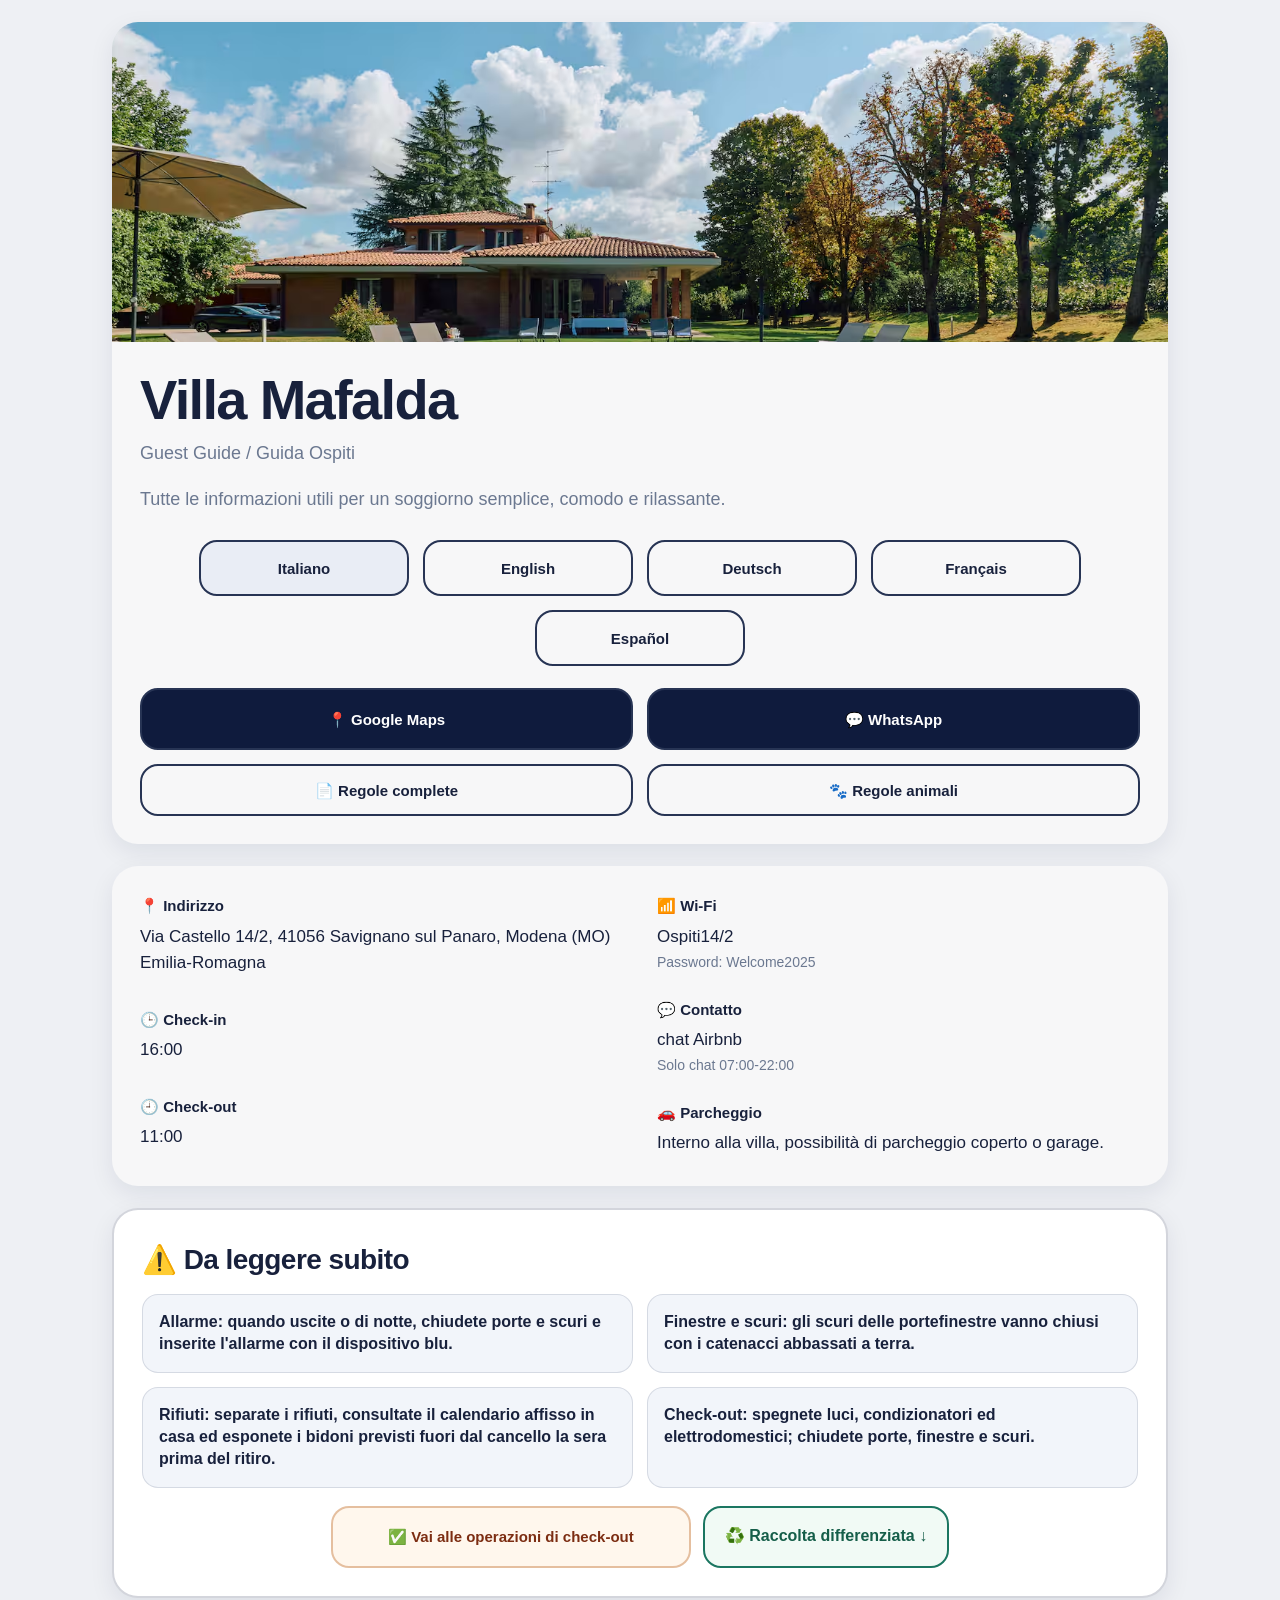
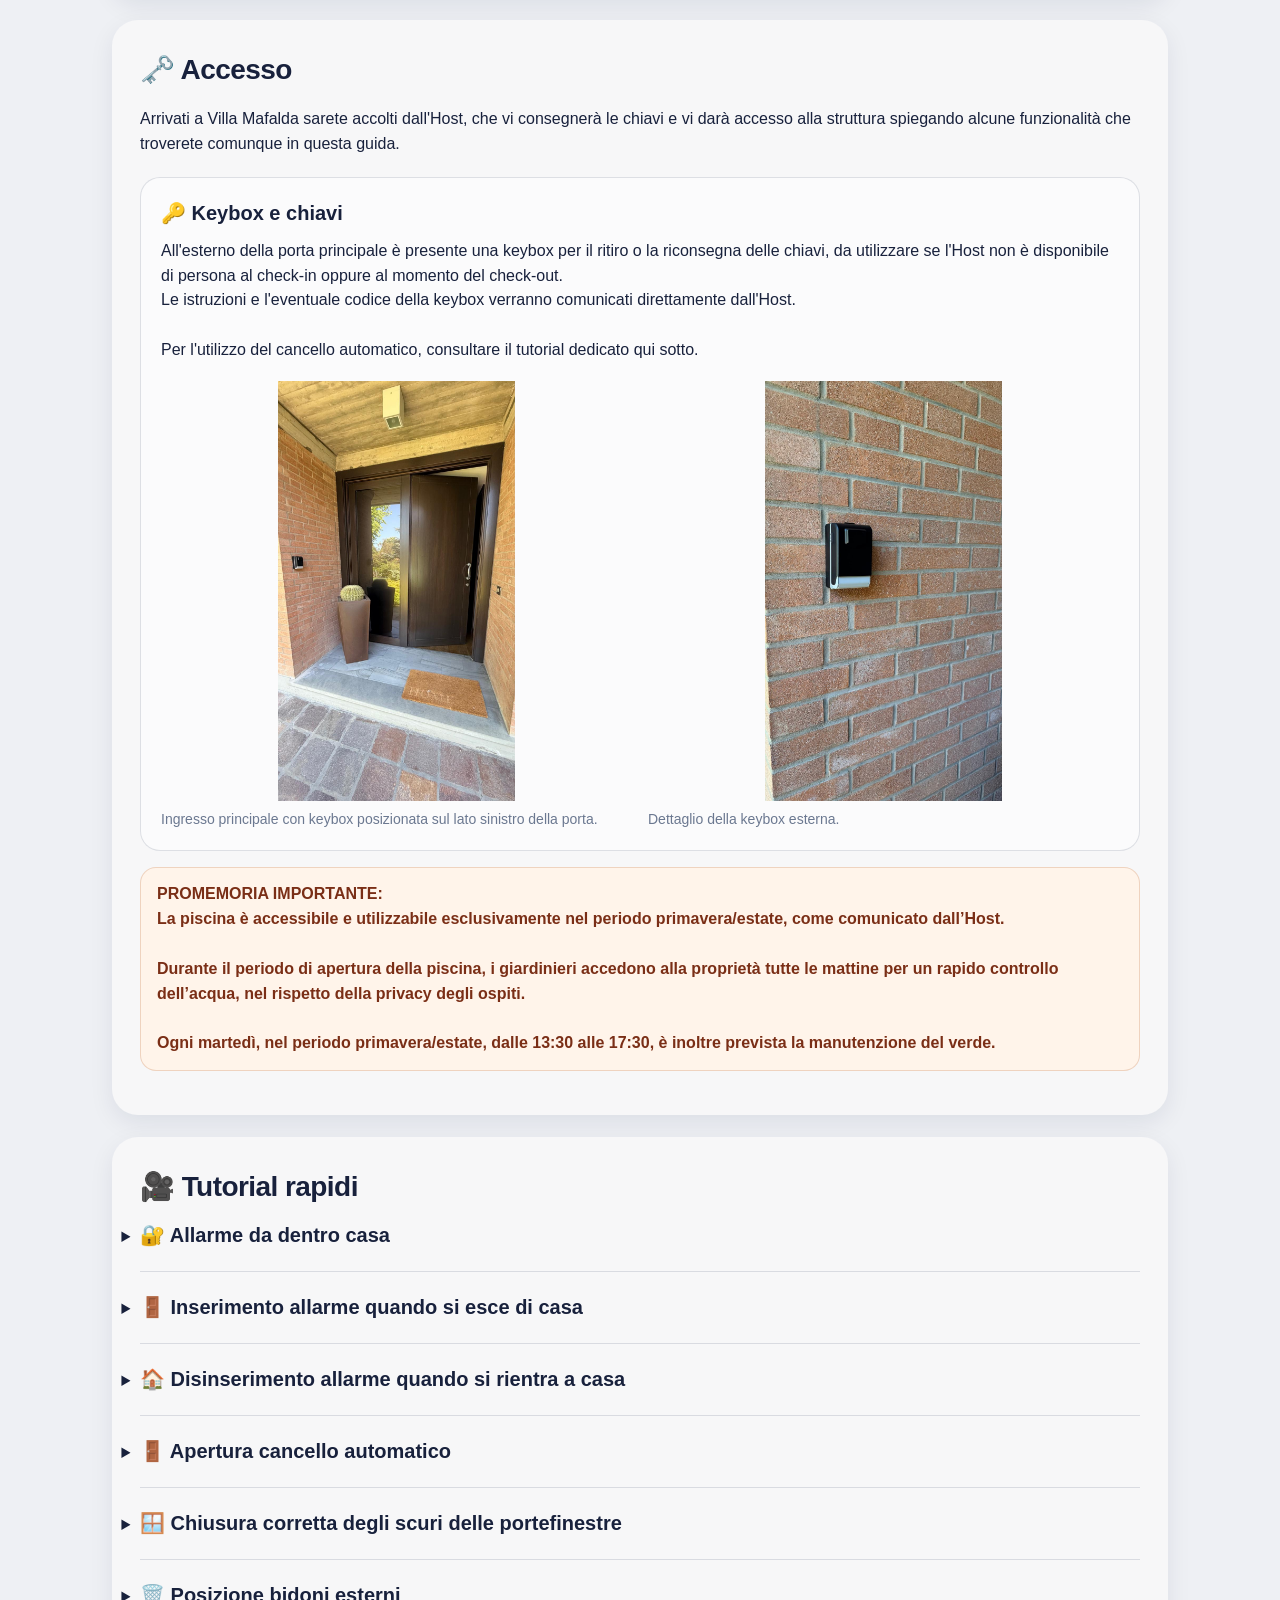
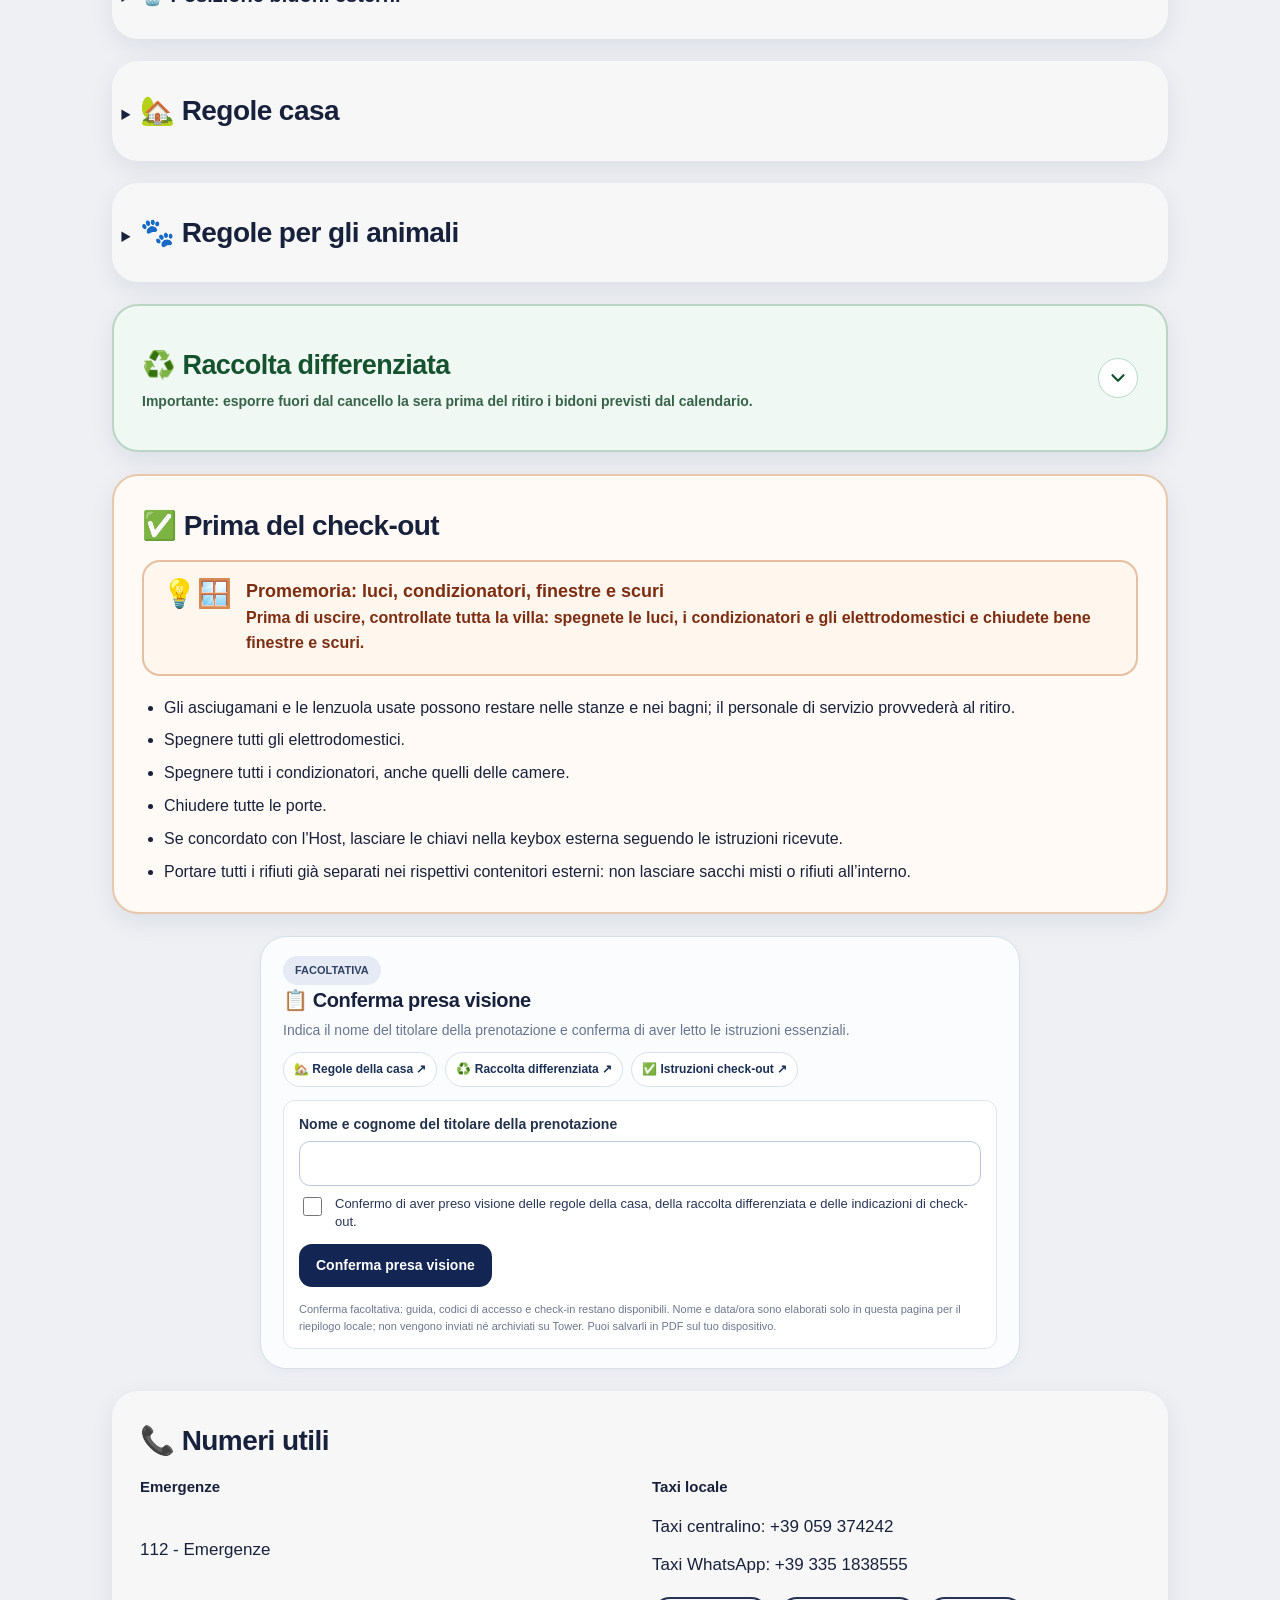
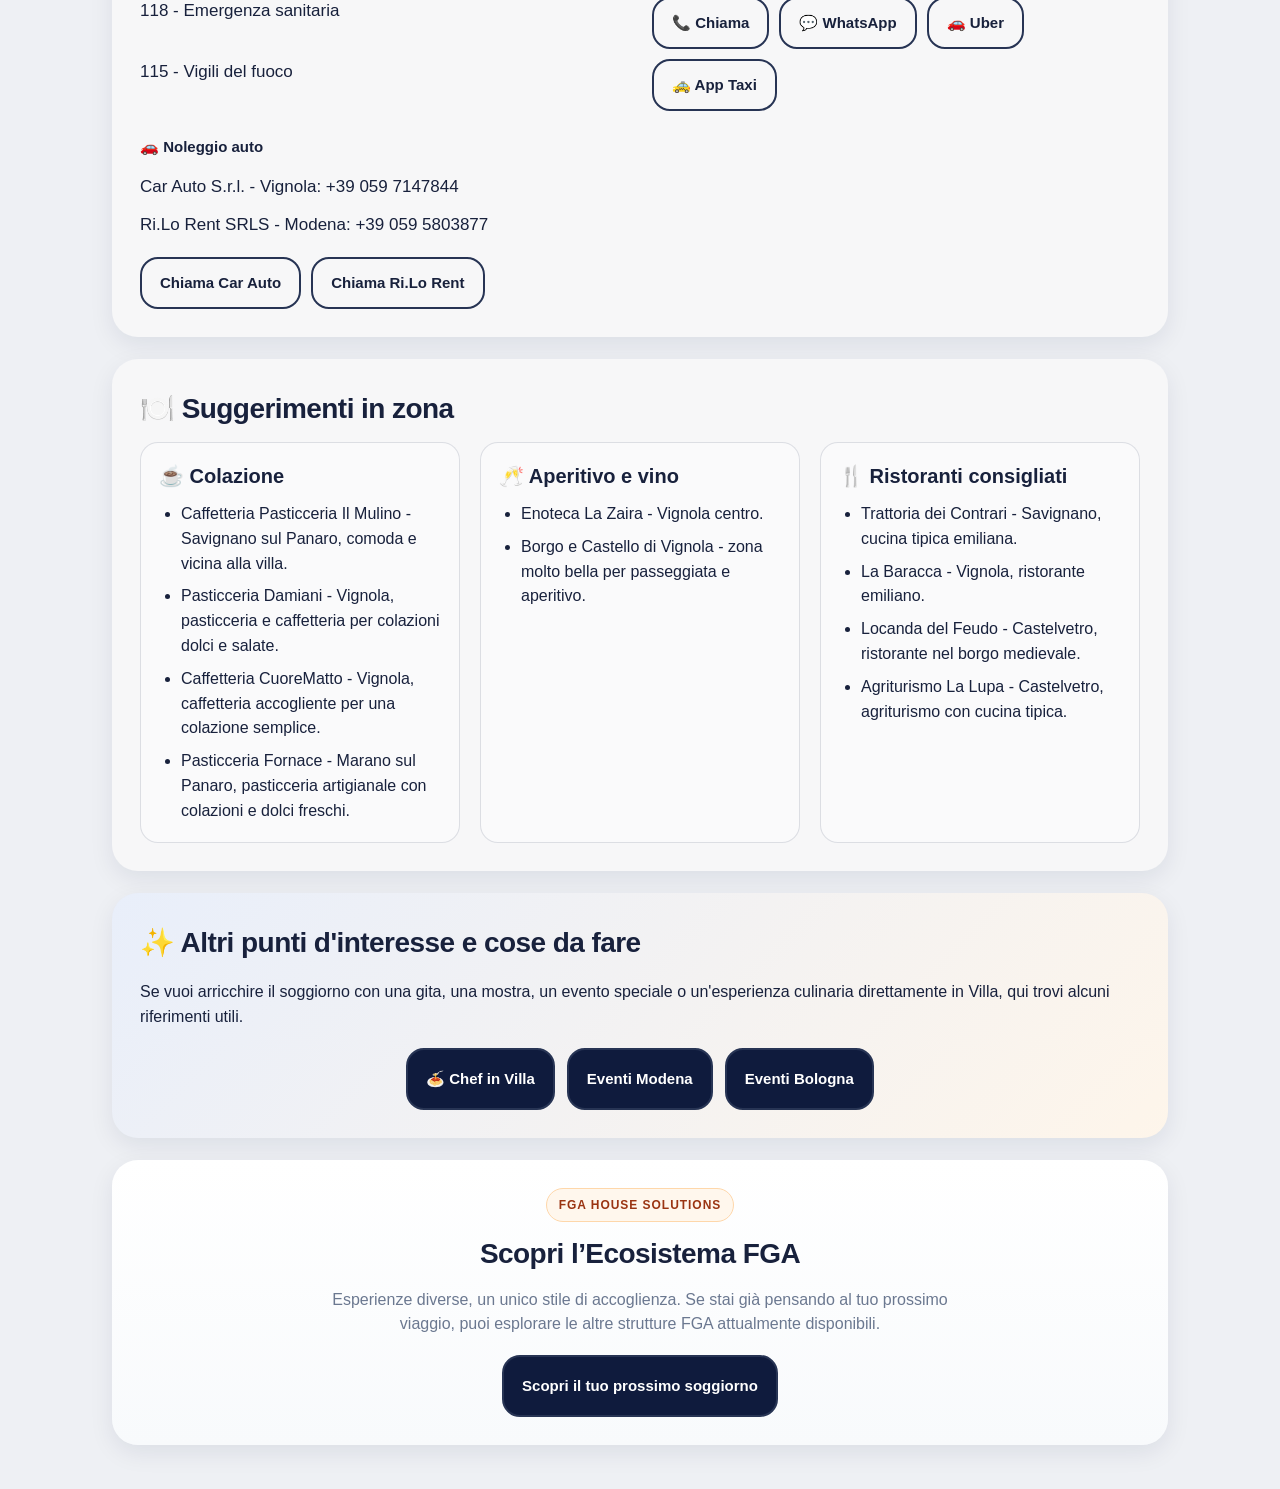
==== commit 7a5e7f4a: "Add files via upload Aggiornamento guida Villa Mafalda" ====
--- a/index.html
+++ b/index.html
@@ -583,7 +583,123 @@
         font-size: 24px;
       }
     }
-  </style>
+
+    /* REVIEW-ONLY: new proposal cards; original styles unchanged */
+    .review-notice { position:sticky;z-index:10;top:0;background:#e9edf5;color:#243154;border-bottom:1px solid #cbd5e1;padding:10px 18px;text-align:center;font-size:13px;font-weight:650; }
+    .review-tag {font-size:11px;letter-spacing:.1em;text-transform:uppercase;color:#667590;font-weight:800;margin:0 0 7px}
+    .new-guide-btn {border:2px solid #1b7661;background:#f1faf5;color:#155e49;border-radius:18px;padding:12px 20px;text-decoration:none;text-align:center;font-weight:700;min-height:52px;display:inline-flex;align-items:center;justify-content:center;}
+    .essentials-actions {display:flex;flex-wrap:wrap;gap:12px}
+    .waste-highlight-card .review-intro {font-size:17px;margin:0 0 19px;color:#254c40}
+    .waste-highlight-card h2 {color:#14532d}
+    .recycle-grid {display:grid;grid-template-columns:repeat(5,minmax(0,1fr));gap:9px;margin:16px 0 24px}
+    .recycle-type {background:#fff;border:1px solid #b8dac8;border-radius:14px;padding:12px 7px;text-align:center;min-height:75px;display:flex;flex-direction:column;align-items:center;justify-content:center;gap:3px;font-weight:700;font-size:13px}
+    .recycle-type .symbol{font-size:24px}
+    .waste-steps {display:grid;grid-template-columns:repeat(2,minmax(0,1fr));gap:12px;margin:12px 0 18px}
+    .waste-step {border-radius:17px;background:#fff;border:1px solid #c9e3d5;padding:17px 15px;min-height:155px}
+    .waste-step .num{width:27px;height:27px;display:inline-flex;align-items:center;justify-content:center;background:#14532d;color:#fff;border-radius:50%;font-size:13px;font-weight:800}
+    .waste-step strong{display:block;font-size:16px;margin:8px 0 4px}
+    .waste-step p{font-size:14px;color:#446050;margin:0}
+    .waste-tip {background:#e1f3e8;border-radius:15px;padding:14px 17px;font-size:14px;border-left:3px solid #267951;margin:15px 0 18px}
+    .waste-note-fine {font-size:13px;color:#4e5b56;line-height:1.6;margin:20px 0 0;border-top:1px solid #cde7d8;padding-top:14px}
+    .waste-go-video {display:inline-flex;border:1.5px solid #277250;color:#155e49;padding:10px 16px;border-radius:13px;text-decoration:none;font-weight:750;font-size:14px;background:#fff}
+    .confirm-card {border:2px solid #324a75;background:#f8faff}
+    .confirm-top{display:flex;justify-content:space-between;align-items:center;gap:12px;flex-wrap:wrap}
+    .preview-pill{font-size:11px;font-weight:850;background:#e5eaf5;border-radius:25px;padding:6px 12px;color:#304264}
+    .confirm-card h2{margin-bottom:5px}
+    .confirm-card .lead{color:#667590;font-size:16px;margin:4px 0 18px}
+    .review-includes {display:grid;grid-template-columns:repeat(3,minmax(0,1fr));gap:11px;margin:13px 0 22px}
+    .review-includes a {color:#1b3055;text-decoration:none;font-weight:700;font-size:14px;background:white;border:1px solid #d8e0ef;border-radius:12px;padding:13px 12px}
+    .form-review {border:1px solid #e0e6f0;background:white;border-radius:18px;padding:21px;max-width:720px}
+    .form-review-grid {display:grid;grid-template-columns:repeat(2,minmax(0,1fr));gap:14px}
+    .field{display:flex;flex-direction:column;gap:5px;margin:0 0 14px}
+    .field.full{grid-column:1/-1}
+    .field label{font-weight:700;font-size:14px;color:#23324b}
+    .field input{border-radius:11px;padding:12px;border:1.5px solid #bccadd;background:#fff;color:#18213c;font:inherit;width:100%;min-height:47px}
+    .consent{display:flex;align-items:flex-start;gap:10px;font-size:14px;color:#283655;margin:7px 0 19px;cursor:pointer}
+    .consent input{width:19px;height:19px;flex-shrink:0;margin-top:2px}
+    .confirm-submit{background:#132653;color:#fff;border:0;border-radius:13px;padding:14px 25px;font:inherit;font-size:15px;font-weight:750;min-height:51px;cursor:pointer}
+    .confirm-submit:disabled{background:#8791a2;cursor:not-allowed}
+    .preview-privacy{font-size:12px;color:#6b7890;margin:14px 0 0}
+    .confirm-result{margin-top:16px;background:#e5f5eb;border:1px solid #b7e2c8;border-radius:13px;padding:15px;color:#1b5d42}
+    .print-btn{border:1px solid #34517e;color:#1a355e;font:inherit;font-size:14px;font-weight:750;border-radius:11px;background:#fff;padding:10px 14px;cursor:pointer}
+    #print-confirmation{display:none}
+    @media(max-width:700px){.recycle-grid{grid-template-columns:repeat(2,minmax(0,1fr))}.waste-steps,.review-includes{grid-template-columns:1fr}.waste-step{min-height:0}.form-review-grid{grid-template-columns:1fr}.essentials-actions>*{width:100%}}
+    @media print {body{background:#fff} @page{size:A4;margin:15mm}body>.review-notice, .wrap{display:none!important}#print-confirmation{display:block!important;padding:0;font:12px/1.4 Arial,sans-serif;color:#17243d}#print-confirmation h1{font-size:22px}#print-confirmation li{padding:5px 0}}
+  
+
+    /* Solo anteprima V4: sezione compatta e percorso rifiuti responsivo */
+    .review-notice{position:static}
+    .waste-cycle-card {background: #eff8f3;overflow:visible;scroll-margin-top:16px}
+    .waste-cycle-card > summary {display:flex;align-items:center;justify-content:space-between;gap:18px;cursor:pointer;list-style:none;min-height:88px;user-select:none}
+    .waste-cycle-card > summary::-webkit-details-marker {display:none}
+    .waste-cycle-card > summary .compact-copy{flex:1;min-width:0}
+    .waste-cycle-card > summary h2{color:#14532d;margin:0;font-size:clamp(21px,2.3vw,27px)}
+    .waste-cycle-card > summary p{margin:4px 0 0;color:#376348;font-size:14px;line-height:1.45}
+    .waste-cycle-card > summary .fold-icon{display:grid;place-items:center;flex-shrink:0;width:40px;height:40px;background:white;border:1.5px solid #b8dac8;border-radius:50%;color:#14532d;transition:transform .18s}
+    .waste-cycle-card[open] > summary .fold-icon{transform:rotate(180deg)}
+    .waste-cycle-card .waste-body{padding-top:10px;border-top:1px solid #cde6d3}
+    .waste-cycle-card .waste-intro{margin:0 auto 15px;font-size:15px;color:#254c40;max-width:780px;line-height:1.6;text-align:center}
+    .waste-cycle-layout {position:relative;width:100%;max-width:970px;height:795px;margin:5px auto 8px;isolation:isolate}
+    .waste-cycle-connectors{position:absolute;inset:0;width:100%;height:100%;overflow:visible;pointer-events:none;z-index:1}
+    .waste-cycle-step {position:absolute;width:270px;min-height:206px;background:#edf4e9;border:1px solid #d8e5d1;border-radius:22px;padding:17px 17px 14px;box-shadow:0 9px 20px rgba(73,58,33,.045);z-index:2}
+    .waste-cycle-step.final {background:#faf3df;border:2px solid #e5cd83}
+    .waste-cycle-step.pos1 {left:50%;top:3px;transform:translateX(-50%)}
+    .waste-cycle-step.pos2 {right:0;top:50%;transform:translateY(-50%)}
+    .waste-cycle-step.pos3 {left:50%;bottom:3px;transform:translateX(-50%)}
+    .waste-cycle-step.pos4 {left:0;top:50%;transform:translateY(-50%)}
+    .waste-cycle-step .num{display:inline-grid;place-items:center;width:34px;height:34px;border-radius:50%;background:#6c8b5a;color:white;font-weight:800;font-size:17px;margin-bottom:9px}
+    .waste-cycle-step.final .num{background:#c9a44a}
+    .waste-cycle-row{display:flex;align-items:flex-start;gap:12px}
+    .waste-cycle-icon{flex:0 0 56px;width:56px;height:56px;display:grid;place-items:center;border-radius:13px;background:#fff;border:1px solid rgba(0,0,0,.05)}
+    .waste-cycle-icon svg{width:43px;height:43px;display:block}
+    .waste-cycle-step h3{font-size:16px;line-height:1.28;margin:0 0 7px;color:#283a2b}
+    .waste-cycle-step p{font-size:14px;line-height:1.45;margin:0;color:#45463f}
+    .waste-cycle-mini{margin-top:10px;padding:9px 11px;background:rgba(255,255,255,.76);border:1px dashed rgba(0,0,0,.09);border-radius:12px;font-size:12px;line-height:1.4;color:#59534c}
+    .waste-cycle-center{position:absolute;left:50%;top:50%;transform:translate(-50%,-50%);width:172px;height:172px;border-radius:50%;border:2px dashed #c6d7bb;background:radial-gradient(#fffdf9,#edf4e9);display:grid;place-items:center;text-align:center;color:#5e8158;font-weight:800;font-size:17px;line-height:1.35;z-index:0}
+    .waste-bubble{position:relative;margin:12px auto 20px;max-width:680px;border:2px solid #e4c681;background:#fff9e9;border-radius:22px;padding:17px 20px;box-shadow:0 8px 18px rgba(108,83,38,.06);color:#554731}
+    .waste-bubble::before{content:"";position:absolute;width:17px;height:17px;background:#fff9e9;border-left:2px solid #e4c681;border-top:2px solid #e4c681;top:-11px;right:28%;transform:rotate(45deg)}
+    .waste-bubble > strong{display:block;color:#8c6921;margin-bottom:5px;font-size:16px}
+    .waste-bubble p strong{display:inline;font-size:inherit;color:#8c6921}
+    .waste-bubble p{margin:0;font-size:14px;line-height:1.55}
+    .waste-cycle-summary{margin:0 0 13px;border:1px solid #c9e4d0;border-left:5px solid #4b845b;border-radius:15px;background:#e6f4eb;padding:14px 17px;font-size:14px;line-height:1.5}
+    .waste-cycle-summary{font-weight:700;color:#194b30}.waste-cycle-step.final p{font-weight:700}.waste-cycle-card > summary p{font-weight:700}
+    .waste-cycle-card .waste-note-fine{margin-top:16px}
+    @media(max-width:1100px){
+      .waste-cycle-layout{height:auto;max-width:600px;display:flex;flex-direction:column;align-items:stretch;gap:35px;margin:20px auto}
+      .waste-cycle-connectors,.waste-cycle-center{display:none}
+      .waste-cycle-step{position:relative!important;top:auto!important;right:auto!important;bottom:auto!important;left:auto!important;transform:none!important;width:100%;min-height:unset;padding:17px 18px}
+      .waste-cycle-step:not(:last-child)::after{content:"";position:absolute;left:50%;bottom:-29px;width:18px;height:18px;border-bottom:4px solid #86a581;border-right:4px solid #86a581;transform:translateX(-50%) rotate(45deg)}
+      .waste-cycle-step:not(:last-child)::before{content:"";position:absolute;left:calc(50% - 2px);bottom:-27px;width:4px;height:26px;background:#86a581}
+      .waste-bubble::before{right:auto;left:38px}
+    }
+    @media(max-width:700px){
+      .waste-cycle-card{padding:18px!important}
+      .waste-cycle-card > summary{min-height:70px}
+      .waste-cycle-card > summary .fold-icon{width:34px;height:34px}
+      .waste-cycle-row{align-items:center}
+      .waste-cycle-icon{width:52px;height:52px;flex-basis:52px}
+      .waste-bubble{padding:16px}
+      .waste-cycle-card .waste-go-video{width:100%;justify-content:center}
+    }
+
+
+    /* V5: conferma volutamente discreta e solo nome titolare */
+    .confirm-card{max-width:760px;margin-left:auto;margin-right:auto;padding:19px 22px!important;background:#fbfcfd;border:1px solid #d5e0e9;box-shadow:0 4px 15px rgba(19,38,83,.03)}
+    .confirm-card h2{font-size:20px!important;margin:0 0 3px}
+    .confirm-card .lead{font-size:14px;margin:4px 0 11px;line-height:1.5}
+    .confirm-card .review-includes{display:flex;flex-wrap:wrap;gap:8px;margin:8px 0 13px}
+    .confirm-card .review-includes a{font-size:12px;border-radius:20px;padding:7px 10px;font-weight:650}
+    .confirm-card .form-review{padding:13px 15px;border-radius:12px;max-width:none}
+    .confirm-card .form-review-grid{display:block}
+    .confirm-card .field{margin:0 0 9px}
+    .confirm-card .field input{min-height:41px;padding:9px 11px}
+    .confirm-card .consent{margin:6px 0 12px;font-size:13px;line-height:1.45}
+    .confirm-card .confirm-submit{min-height:43px;padding:10px 17px;font-size:14px}
+    .confirm-card .review-tag{font-size:10px;margin:0 0 7px}
+    .confirm-card .preview-privacy{font-size:11px}
+    @media(max-width:700px){.confirm-card{max-width:100%;padding:15px!important}.confirm-card .review-includes a{font-size:11px}.confirm-card .form-review{padding:12px}}
+
+</style>
 </head>
 <body>
   <noscript>
@@ -665,6 +781,7 @@
       <ul class="essentials-list" id="essentials-list"></ul>
       <div class="essentials-actions">
         <a class="action-btn checkout-jump-btn" id="checkout-jump-btn" href="#checkout-card"></a>
+        <a class="new-guide-btn" href="#waste-card" id="waste-quick-open">♻️ Raccolta differenziata · Come funziona ↓</a>
       </div>
     </section>
 
@@ -750,11 +867,65 @@
       <ul id="pet-rules-list"></ul>
     </details>
 
-    <section class="card waste-highlight-card" id="waste-card">
-      <h2 id="waste-title"></h2>
-      <p class="multiline-text" id="waste-text"></p>
-      <p class="muted" id="waste-note"></p>
-    </section>
+    
+
+    <details class="card waste-highlight-card waste-cycle-card" id="waste-card">
+      <summary aria-label="Apri o chiudi le istruzioni per la raccolta differenziata">
+        <div class="compact-copy">
+          <h2 id="waste-title">♻️ Raccolta differenziata</h2>
+          <p><strong>Importante:</strong> i bidoni previsti dal calendario vanno esposti <strong>la sera prima del ritiro</strong>.</p>
+        </div>
+        <span class="fold-icon" aria-hidden="true">
+          <svg width="22" height="22" viewBox="0 0 24 24" fill="none" stroke="currentColor" stroke-width="2.4" stroke-linecap="round" stroke-linejoin="round"><path d="m6 9 6 6 6-6"/></svg>
+        </span>
+      </summary>
+      <div class="waste-body">
+        <p class="waste-intro">Quattro passaggi per gestire la raccolta durante il soggiorno. Segui il percorso indicato dalle frecce.</p>
+        <div class="waste-cycle-layout" id="waste-cycle-layout" aria-label="Percorso raccolta differenziata: cucina, bidoni esterni, calendario, esposizione">
+          <svg class="waste-cycle-connectors" id="waste-connectors" aria-hidden="true">
+            <defs>
+              <marker id="point-green" viewBox="0 0 10 10" refX="10" refY="5" markerWidth="5.4" markerHeight="5.4" orient="auto"><path d="M0,0 L10,5 L0,10 Z" fill="#70956b"/></marker>
+              <marker id="point-gold" viewBox="0 0 10 10" refX="10" refY="5" markerWidth="5.4" markerHeight="5.4" orient="auto"><path d="M0,0 L10,5 L0,10 Z" fill="#b59a51"/></marker>
+            </defs>
+            <g id="waste-paths" fill="none" stroke-width="3.4" stroke-linecap="round"></g>
+          </svg>
+          <div class="waste-cycle-center" aria-hidden="true">IL PERCORSO<br>DEI RIFIUTI</div>
+          <div class="waste-cycle-step pos1" id="waste-step1">
+            <span class="num">1</span>
+            <div class="waste-cycle-row"><div class="waste-cycle-icon"><svg viewBox="0 0 50 50" fill="none" stroke="#6c8b5a" stroke-width="2.2" stroke-linecap="round" stroke-linejoin="round" aria-hidden="true"><rect x="12" y="16" width="18" height="22" rx="2"/><path d="M10 16h22M18 12h6"/><path d="M34 18c3-1 7 1 7 5 0 5-4 7-8 7-4 0-7-2-7-5 0-4 3-5 4-6 1-2 1-5 4-7M35 18c0 2 1 4 4 5"/></svg></div>
+              <div><h3>Separa in cucina</h3><p>Dividi i rifiuti nei contenitori presenti in casa.</p></div></div>
+            <div class="waste-cycle-mini">Esempio: torsolo di mela → umido.</div>
+          </div>
+          <div class="waste-cycle-step pos2" id="waste-step2">
+            <span class="num">2</span>
+            <div class="waste-cycle-row"><div class="waste-cycle-icon"><svg viewBox="0 0 50 50" fill="none" stroke="#6c8b5a" stroke-width="2.2" stroke-linecap="round" stroke-linejoin="round" aria-hidden="true"><path d="M7 14h11l4 6v16H9a2 2 0 0 1-2-2V14zM19 14v6h7M25 25h10M31 21l4 4-4 4M36 16h10l-1 23H37l-1-23zM38 16v20M44 16v20"/></svg></div>
+              <div><h3>Portalo nel bidone esterno</h3><p>Quando il sacchetto è pieno, trasferiscilo nel bidone esterno corrispondente.</p></div></div>
+            <div class="waste-cycle-mini">La posizione dei bidoni è mostrata nel tutorial.</div>
+          </div>
+          <div class="waste-cycle-step pos3" id="waste-step3">
+            <span class="num">3</span>
+            <div class="waste-cycle-row"><div class="waste-cycle-icon"><svg viewBox="0 0 50 50" fill="none" stroke="#6c8b5a" stroke-width="2.2" stroke-linecap="round" stroke-linejoin="round" aria-hidden="true"><rect x="9" y="11" width="32" height="28" rx="3"/><path d="M16 9v6M34 9v6M9 18h32M17 24h5M27 24h6M17 30h6"/><circle cx="33" cy="30" r="3"/></svg></div>
+              <div><h3>Controlla il calendario</h3><p>Il calendario comunale in villa indica i giorni di ritiro per ogni tipologia di rifiuto.</p></div></div>
+            <div class="waste-cycle-mini">Verificalo anche se il giorno previsto è festivo.</div>
+          </div>
+          <div class="waste-cycle-step pos4 final" id="waste-step4">
+            <span class="num">4</span>
+            <div class="waste-cycle-row"><div class="waste-cycle-icon"><svg viewBox="0 0 50 50" fill="none" stroke="#b69b50" stroke-width="2.2" stroke-linecap="round" stroke-linejoin="round" aria-hidden="true"><path d="M6 39h38M8 17h10M9 17v18M17 17v18M22 14h10M23 14v21M31 14v21M36 26h8M40 22l4 4-4 4M6 14h8l-1 20H7L6 14z"/></svg></div>
+              <div><h3>Esponi fuori dal cancello</h3><p><strong>La sera prima del ritiro, esponi fuori dal cancello i bidoni previsti dal calendario.</strong></p></div></div>
+            <div class="waste-cycle-mini"><strong>Questo è il passaggio fondamentale.</strong></div>
+          </div>
+        </div>
+        <aside class="waste-bubble">
+          <strong>💡 Un consiglio utile!</strong>
+          <p>Il sacchetto in cucina è pieno, ma il ritiro non è domani? <strong>Mettilo comunque nel bidone esterno corretto</strong>. Il bidone si porta fuori dal cancello <strong>soltanto la sera prima del giorno previsto</strong>.</p>
+        </aside>
+        <div class="waste-cycle-summary"><strong>Da ricordare:</strong> non basta separare i rifiuti. <strong>Se il calendario indica un ritiro, esponi il bidone corretto fuori dal cancello la sera precedente.</strong></div>
+        <a class="waste-go-video" href="#tutorial-bins-item" onclick="document.getElementById('tutorial-bins-item').open=true">▶ Guarda il tutorial dei bidoni esterni</a>
+        <p class="waste-note-fine"><strong>In caso di difficoltà, contattateci.</strong> Eventuali situazioni eccezionali che richiedano interventi straordinari documentati di gestione o smaltimento potranno comportare la richiesta dei costi effettivamente sostenuti, solo ove consentito dalle condizioni della piattaforma.</p>
+        <p id="waste-text" class="multiline-text" hidden></p>
+        <p id="waste-note" class="muted" hidden></p>
+      </div>
+    </details>
 
     <section class="card checkout-focus-card" id="checkout-card">
       <h2 id="checkout-title"></h2>
@@ -766,6 +937,27 @@
         </div>
       </div>
       <ul id="checkout-list"></ul>
+    </section>
+
+    
+    <section class="card confirm-card" id="confirm-card">
+      <div class="confirm-top"><p class="review-tag"></p><span class="preview-pill">FACOLTATIVA</span></div>
+      <h2>📋 Conferma presa visione</h2>
+      <p class="lead">Indica il nome del titolare della prenotazione e conferma di aver letto le istruzioni essenziali.</p>
+      <div class="review-includes">
+        <a href="#rules-card" onclick="document.getElementById('rules-card').open=true">🏡 Regole della casa ↗</a>
+        <a href="#waste-card">♻️ Raccolta differenziata ↗</a>
+        <a href="#checkout-card">✅ Istruzioni check-out ↗</a>
+      </div>
+      <form class="form-review" id="review-form">
+        <div class="form-review-grid">
+          <div class="field full"><label for="review-guest">Nome e cognome del titolare della prenotazione</label><input id="review-guest" autocomplete="name" placeholder="Es. Mario Rossi" required maxlength="90"></div>
+        </div>
+        <label class="consent"><input type="checkbox" id="review-accept" required> <span>Confermo di aver preso visione delle regole della casa, delle istruzioni per la raccolta differenziata e delle indicazioni di check-out.</span></label>
+        <button class="confirm-submit" type="submit" id="review-submit">Conferma presa visione</button>
+        <p class="preview-privacy"></p>
+        <div class="confirm-result" id="review-result" hidden><strong></strong><div id="review-result-text"></div><p></p><button class="print-btn" id="review-print" type="button">📄 Anteprima riepilogo / Salva come PDF</button></div>
+      </form>
     </section>
 
     <section class="card" id="useful-numbers-card">
@@ -918,13 +1110,13 @@
         accessKeyboxText: "All'esterno della porta principale è presente una keybox per il ritiro o la riconsegna delle chiavi, da utilizzare se l'Host non è disponibile di persona al check-in oppure al momento del check-out.\nLe istruzioni e l'eventuale codice della keybox verranno comunicati direttamente dall'Host.\n\nPer l'utilizzo del cancello automatico, consultare il tutorial dedicato qui sotto.",
         accessKeyboxWideCaption: "Ingresso principale con keybox posizionata sul lato sinistro della porta.",
         accessKeyboxDetailCaption: "Dettaglio della keybox esterna.",
-        accessNote: "PROMEMORIA IMPORTANTE:\nLa piscina è accessibile e utilizzabile esclusivamente nel periodo primavera/estate, come comunicato dall'Host in fase di richiesta di prenotazione.\n\nOgni martedì, nel periodo primavera/estate, dalle 13:30 alle 17:30, saranno presenti i giardinieri per la manutenzione del verde. La privacy degli ospiti sarà comunque mantenuta.",
+        accessNote: "PROMEMORIA IMPORTANTE:\nLa piscina è accessibile e utilizzabile esclusivamente nel periodo primavera/estate, come comunicato dall’Host.\n\nDurante il periodo di apertura della piscina, i giardinieri accedono alla proprietà tutte le mattine per un rapido controllo dell’acqua, nel rispetto della privacy degli ospiti.\n\nOgni martedì, nel periodo primavera/estate, dalle 13:30 alle 17:30, è inoltre prevista la manutenzione del verde.",
         essentialsTitle: "⚠️ Da leggere subito",
         essentialsList: [
           "Allarme: quando uscite o di notte, chiudete porte e scuri e inserite l'allarme con il dispositivo blu.",
           "Finestre e scuri: gli scuri delle portefinestre vanno chiusi con i catenacci abbassati a terra.",
-          "Rifiuti: quando i bidoni in cucina sono pieni, portate i sacchi nei contenitori esterni corrispondenti.",
-          "Check-out: prima di uscire spegnete luci ed elettrodomestici, chiudete porte, finestre e scuri."
+          "Rifiuti: separate i rifiuti, consultate il calendario affisso in casa ed esponete i bidoni previsti fuori dal cancello la sera prima del ritiro.",
+          "Check-out: spegnete luci, condizionatori ed elettrodomestici; chiudete porte, finestre e scuri."
         ],
         checkoutJumpBtn: "✅ Vai alle operazioni di check-out",
         tutorialsTitle: "🎥 Tutorial rapidi",
@@ -960,6 +1152,7 @@
           "È consentito l'uso esclusivo della lavanderia nel seminterrato.",
           "Il restante seminterrato non è accessibile.",
           "Per allarme, chiavi, porte, finestre, cancelli, luci ed elettrodomestici si fa riferimento alla sezione dedicata della guida.",
+          "<strong>Tosaerba automatico:</strong> il tosaerba elettrico automatico non deve essere fermato, spento, spostato o interrotto per nessun motivo. Se il robot sta lavorando in una zona del giardino, vi chiediamo di attendere che abbia terminato il suo lavoro prima di utilizzare quell'area.",
           "Si consiglia di inserire l'allarme ogni volta che si esce dalla Villa e durante la notte.",
           "È obbligatorio chiudere porte e finestre quando si lascia la proprietà.",
           "Non utilizzare contemporaneamente bollitore e forno nell'angolo bar."
@@ -977,7 +1170,7 @@
           },
           {
             title: "💧 Controllo dell'acqua",
-            text: "A causa delle temperature esterne particolarmente elevate, un giardiniere/addetto alla manutenzione passerà ogni mattina, dal lunedì al venerdì, intorno alle ore 8:30.\nEffettuerà un rapido controllo dello stato dell'acqua della piscina e, quando necessario, farà gli opportuni aggiustamenti per preservarne la qualità.\nIl controllo non è previsto il sabato e la domenica."
+            text: "Nel periodo di apertura della piscina, i giardinieri passano ogni mattina per un rapido controllo dell’acqua e, se necessario, intervengono per mantenerne la qualità. L’accesso avviene con discrezione e nel rispetto della privacy degli ospiti."
           }
         ],
         petRulesTitle: "🐾 Regole per gli animali",
@@ -988,7 +1181,7 @@
           "Eventuali danni o pulizie extra saranno a carico dell'ospite."
         ],
         wasteTitle: "♻️ Raccolta differenziata",
-        wasteText: "In cucina trovate i bidoni per:\n• Carta\n• Plastica e alluminio\n• Vetro\n• Indifferenziata\n• Umido\n\nQuando sono pieni, portate i rifiuti già separati nei contenitori esterni corrispondenti. La posizione è indicata nel tutorial.\n\nDurante il soggiorno il personale di manutenzione può entrare nella proprietà, con discrezione e in orari appropriati, solo per gestire i bidoni esterni nei giorni di raccolta.",
+        wasteText: "In cucina trovate cinque contenitori per carta, plastica e alluminio, vetro, indifferenziato e umido. Conferite i rifiuti già separati nei corrispondenti bidoni esterni.\n\nIl calendario comunale per la raccolta è affisso in casa: controllate i giorni e portate i bidoni previsti fuori dal cancello la sera precedente al ritiro, anche nei giorni festivi se indicati dal calendario.\n\nPrima del check-out, lasciate tutti i rifiuti correttamente separati nei contenitori esterni.",
         wasteNote: "",
         usefulNumbersTitle: "📞 Numeri utili",
         emergencyTitle: "Emergenze",
@@ -1001,14 +1194,15 @@
         rentalCarAutoBtn: "Chiama Car Auto",
         rentalRiloBtn: "Chiama Ri.Lo Rent",
         checkoutTitle: "✅ Prima del check-out",
-        checkoutAlertTitle: "Promemoria luci, finestre e scuri",
-        checkoutAlertText: "Prima di uscire, controllare con attenzione tutta la Villa: spegnere assolutamente tutte le luci rimaste accese e chiudere bene tutte le finestre e gli scuri.",
+        checkoutAlertTitle: "Promemoria: luci, condizionatori, finestre e scuri",
+        checkoutAlertText: "Prima di uscire, controllate tutta la villa: spegnete le luci, i condizionatori e gli elettrodomestici e chiudete bene finestre e scuri.",
         checkoutList: [
           "Gli asciugamani e le lenzuola usate possono restare nelle stanze e nei bagni; il personale di servizio provvederà al ritiro.",
           "Spegnere tutti gli elettrodomestici.",
+          "Spegnere tutti i condizionatori, anche quelli delle camere.",
           "Chiudere tutte le porte.",
           "Se concordato con l'Host, lasciare le chiavi nella keybox esterna seguendo le istruzioni ricevute.",
-          "Portare la spazzatura residua negli appositi contenitori esterni."
+          "Portare tutti i rifiuti già separati nei rispettivi contenitori esterni: non lasciare sacchi misti o rifiuti all’interno."
         ],
         suggestionsTitle: "🍽️ Suggerimenti in zona",
         breakfastTitle: "☕ Colazione",
@@ -1064,13 +1258,13 @@
         accessKeyboxText: "Outside the main entrance door there is a keybox for key collection or return, to be used if the Host is not personally available at check-in or check-out.\nInstructions and the keybox code, if needed, will be provided directly by the Host.\n\nFor the automatic gate, please refer to the dedicated tutorial below.",
         accessKeyboxWideCaption: "Main entrance with the keybox positioned on the left side of the door.",
         accessKeyboxDetailCaption: "Close-up of the outdoor keybox.",
-        accessNote: "IMPORTANT NOTICE:\nThe swimming pool is accessible and usable only during the spring/summer season, as communicated by the Host during the booking request phase.\n\nEvery Tuesday, during the spring/summer season, from 13:30 to 17:30, gardeners will be present for green area maintenance. Guests' privacy will still be respected.",
+        accessNote: "IMPORTANT NOTICE:\nThe pool is available only during the spring/summer season, as communicated by the Host.\n\nDuring the pool season, gardeners visit the property every morning for a brief water check, while respecting guests’ privacy.\n\nGarden maintenance also takes place every Tuesday during spring/summer from 1:30 pm to 5:30 pm.",
         essentialsTitle: "⚠️ Read this first",
         essentialsList: [
           "Alarm: when leaving or at night, close doors and shutters and arm the alarm with the blue device.",
           "Windows and shutters: French window shutters must be closed with the bottom bolts engaged.",
-          "Waste: when the kitchen bins are full, take the sorted bags to the matching outdoor bins.",
-          "Check-out: before leaving, switch off lights and appliances and close doors, windows and shutters."
+          "Waste: sort rubbish, check the municipal schedule displayed inside and place the required bins outside the gate the evening before collection.",
+          "Check-out: switch off lights, air conditioning and appliances; close doors, windows and shutters."
         ],
         checkoutJumpBtn: "✅ Go to check-out steps",
         tutorialsTitle: "🎥 Quick tutorials",
@@ -1106,6 +1300,7 @@
           "Only the laundry area in the basement may be used.",
           "The rest of the basement is not accessible.",
           "For alarm, keys, doors, windows, gates, lights, and appliances, please refer to the dedicated section of this guide.",
+          "<strong>Automatic lawn mower:</strong> the automatic electric lawn mower must not be stopped, switched off, moved, or interrupted for any reason. If the robot is working in an area of the garden, please wait until it has finished its work before using that area.",
           "It is recommended to activate the alarm every time you leave the Villa and during the night.",
           "Doors and windows must be closed whenever you leave the property.",
           "Do not use the kettle and the oven at the same time in the bar area."
@@ -1123,7 +1318,7 @@
           },
           {
             title: "💧 Water check",
-            text: "Because of the particularly high outdoor temperatures, a gardener/maintenance staff member will come every morning, Monday to Friday, at around 8:30.\nThey will quickly check the condition of the pool water and, when needed, make the necessary adjustments to preserve its quality.\nNo check is scheduled on Saturday or Sunday."
+            text: "During pool season, gardeners visit every morning for a brief water check and, where needed, make adjustments to keep the water in good condition. They do so discreetly, respecting guests’ privacy."
           }
         ],
         petRulesTitle: "🐾 Pet rules",
@@ -1134,7 +1329,7 @@
           "Any damage or extra cleaning will be charged to the guest."
         ],
         wasteTitle: "♻️ Recycling and waste sorting",
-        wasteText: "In the kitchen you will find bins for:\n• Paper\n• Plastic and aluminum\n• Glass\n• General waste\n• Organic waste\n\nWhen they are full, take the already sorted waste to the matching outdoor bins. Their location is shown in the tutorial.\n\nDuring your stay, maintenance staff may enter the property discreetly and at appropriate times only to manage the outdoor bins on collection days.",
+        wasteText: "In the kitchen there are five separate bins for paper, plastic and aluminium, glass, general waste and organic waste. Please place sorted waste in the matching outdoor bins.\n\nThe municipal collection schedule is posted inside the villa. Check which bins are due for collection and place them outside the gate on the preceding evening, including public holidays if indicated on the schedule.\n\nBefore check-out, leave all waste sorted in the outdoor bins.",
         wasteNote: "",
         usefulNumbersTitle: "📞 Useful numbers",
         emergencyTitle: "Emergency numbers",
@@ -1147,11 +1342,12 @@
         rentalCarAutoBtn: "Call Car Auto",
         rentalRiloBtn: "Call Ri.Lo Rent",
         checkoutTitle: "✅ Before check-out",
-        checkoutAlertTitle: "Lights, windows and shutters reminder",
-        checkoutAlertText: "Before leaving, please carefully check the whole Villa: make sure every light has been switched off and all windows and shutters are properly closed.",
+        checkoutAlertTitle: "Reminder: lights, air conditioning, windows and shutters",
+        checkoutAlertText: "Before leaving, check the entire villa: turn off all lights, air conditioning units and appliances, and fully close the windows and shutters.",
         checkoutList: [
           "Used towels and bed linen may remain in the rooms and bathrooms; the service staff will collect them.",
           "Switch off all appliances.",
+          "Turn off every air conditioning unit, including those in the bedrooms.",
           "Close all doors.",
           "If agreed with the Host, leave the keys in the outdoor keybox following the instructions received.",
           "Take any remaining waste to the outdoor bins."
@@ -1210,13 +1406,13 @@
         accessKeyboxText: "Außerhalb der Haupteingangstur befindet sich eine Schlusselbox fur die Abholung oder Ruckgabe der Schlussel, falls der Host beim Check-in oder Check-out nicht personlich verfugbar ist.\nDie Anweisungen und der eventuelle Code der Schlusselbox werden Ihnen direkt vom Host mitgeteilt.\n\nFur das automatische Tor beachten Sie bitte das entsprechende Tutorial unten.",
         accessKeyboxWideCaption: "Haupteingang mit der Schlusselbox links neben der Tur.",
         accessKeyboxDetailCaption: "Detailansicht der außenliegenden Schlusselbox.",
-        accessNote: "WICHTIGER HINWEIS:\nDer Pool ist nur im Fruhjahr/Sommer zuganglich und nutzbar, wie vom Host wahrend der Buchungsanfrage mitgeteilt.\n\nJeden Dienstag im Fruhjahr/Sommer sind von 13:30 bis 17:30 Gartner fur die Gartenpflege vor Ort. Die Privatsphare der Gaste bleibt dabei gewahrt.",
+        accessNote: "WICHTIGER HINWEIS:\nDer Pool ist nur in der vom Host angegebenen Frühjahrs-/Sommersaison nutzbar.\n\nWährend der Poolsaison kommen die Gärtner jeden Morgen für eine kurze Kontrolle des Poolwassers auf das Grundstück. Dabei wird die Privatsphäre der Gäste respektiert.\n\nDie Gartenpflege findet im Frühjahr/Sommer zusätzlich jeden Dienstag von 13:30 bis 17:30 Uhr statt.",
         essentialsTitle: "⚠️ Bitte zuerst lesen",
         essentialsList: [
           "Alarm: Beim Verlassen oder nachts Türen und Fensterläden schließen und den Alarm mit dem blauen Gerät aktivieren.",
           "Fenster und Fensterläden: Die Fensterläden der Fenstertüren müssen mit den Bodenriegeln geschlossen werden.",
-          "Müll: Wenn die Küchenbehälter voll sind, bringen Sie die getrennten Abfälle zu den passenden Außentonnen.",
-          "Check-out: Vor dem Verlassen Lichter und Geräte ausschalten und Türen, Fenster und Fensterläden schließen."
+          "Müll: Abfälle trennen, Abfuhrkalender im Haus beachten und die vorgesehenen Tonnen am Vorabend vor das Tor stellen.",
+          "Check-out: Licht, Klimaanlagen und Elektrogeräte ausschalten; Türen, Fenster und Fensterläden schließen."
         ],
         checkoutJumpBtn: "✅ Zu den Check-out-Schritten",
         tutorialsTitle: "🎥 Kurze Tutorials",
@@ -1252,6 +1448,7 @@
           "Nur der Waschbereich im Untergeschoss darf genutzt werden.",
           "Der restliche Teil des Untergeschosses ist nicht zugänglich.",
           "Für Alarmanlage, Schlüssel, Türen, Fenster, Tore, Lichter und Haushaltsgeräte lesen Sie bitte den entsprechenden Abschnitt dieses Leitfadens.",
+          "<strong>Automatischer Rasenmäher:</strong> Der automatische elektrische Rasenmäher darf aus keinem Grund angehalten, ausgeschaltet, bewegt oder unterbrochen werden. Wenn der Roboter in einem Bereich des Gartens arbeitet, bitten wir Sie, zu warten, bis er seine Arbeit beendet hat, bevor Sie diesen Bereich nutzen.",
           "Es wird empfohlen, die Alarmanlage jedes Mal zu aktivieren, wenn Sie die Villa verlassen, sowie nachts.",
           "Türen und Fenster müssen beim Verlassen des Grundstücks geschlossen werden.",
           "Verwenden Sie Wasserkocher und Backofen im Barbereich nicht gleichzeitig."
@@ -1269,7 +1466,7 @@
           },
           {
             title: "💧 Wasserkontrolle",
-            text: "Aufgrund der besonders hohen Außentemperaturen kommt montags bis freitags jeden Morgen gegen 8:30 Uhr ein Gärtner bzw. Wartungsmitarbeiter vorbei.\nEr kontrolliert kurz den Zustand des Poolwassers und nimmt bei Bedarf die notwendigen Anpassungen vor, um die Wasserqualität zu erhalten.\nSamstags und sonntags ist keine Kontrolle vorgesehen."
+            text: "Während der Poolsaison kommen die Gärtner jeden Morgen für eine kurze Kontrolle des Poolwassers und nehmen bei Bedarf Anpassungen vor. Dabei respektieren sie die Privatsphäre der Gäste."
           }
         ],
         petRulesTitle: "🐾 Regeln für Haustiere",
@@ -1280,7 +1477,7 @@
           "Etwaige Schäden oder zusätzliche Reinigungen gehen zu Lasten des Gastes."
         ],
         wasteTitle: "♻️ Mülltrennung",
-        wasteText: "In der Küche befinden sich spezielle Behälter für die getrennte Sammlung von:\n• Papier\n• Kunststoff und Aluminium\n• Glas\n• Restmüll\n• Bioabfall\n\nSobald diese Behälter voll sind, bitten wir Sie, den korrekt getrennten Müll in die entsprechenden Tonnen außerhalb des Hauses zu bringen.\nDie Position dieser Tonnen, unweit einer der Eingangstüren, wird im entsprechenden Tutorial gezeigt.\n\nBitte beachten Sie, dass das Wartungspersonal während Ihres Aufenthalts zu geeigneten Zeiten und mit größter Diskretion das Grundstück betreten kann, ausschließlich um die Außentonnen abzuholen und sie an den von der Gemeinde vorgesehenen Abholtagen bereitzustellen oder zu leeren. Dieser Service soll Ihnen den Aufwand ersparen, die Abfallentsorgung nach dem kommunalen Abfallkalender selbst zu organisieren.",
+        wasteText: "In der Küche stehen fünf Behälter für Papier, Kunststoff und Aluminium, Glas, Restmüll und Biomüll bereit. Bitte entsorgen Sie die getrennten Abfälle in den entsprechenden Außentonnen.\n\nDer kommunale Abfuhrkalender hängt im Haus. Stellen Sie die jeweils vorgesehenen Tonnen am Abend vor der Abholung vor das Tor, auch an Feiertagen, sofern dies im Kalender angegeben ist.\n\nVor dem Check-out müssen alle Abfälle getrennt in den Außentonnen sein.",
         wasteNote: "",
         usefulNumbersTitle: "📞 Nützliche Nummern",
         emergencyTitle: "Notfallnummern",
@@ -1293,11 +1490,12 @@
         rentalCarAutoBtn: "Car Auto anrufen",
         rentalRiloBtn: "Ri.Lo Rent anrufen",
         checkoutTitle: "✅ Vor dem Check-out",
-        checkoutAlertTitle: "Erinnerung an Licht, Fenster und Fensterläden",
-        checkoutAlertText: "Bitte kontrollieren Sie vor dem Verlassen die gesamte Villa sorgfältig: Schalten Sie unbedingt alle noch eingeschalteten Lichter aus und schließen Sie alle Fenster und Fensterläden richtig.",
+        checkoutAlertTitle: "Erinnerung: Licht, Klimaanlagen, Fenster und Läden",
+        checkoutAlertText: "Vor der Abreise: Alle Lichter, Klimaanlagen und Elektrogeräte ausschalten und Fenster sowie Fensterläden sorgfältig schließen.",
         checkoutList: [
           "Benutzte Handtücher und Bettwäsche können in den Zimmern und Bädern bleiben; das Servicepersonal kümmert sich um die Abholung.",
           "Schalten Sie alle Elektrogeräte aus.",
+          "Schalten Sie alle Klimaanlagen aus, auch in den Schlafzimmern.",
           "Schließen Sie alle Türen.",
           "Falls mit dem Host vereinbart, lassen Sie die Schlussel entsprechend den erhaltenen Anweisungen in der externen Schlusselbox.",
           "Bringen Sie den restlichen Müll zu den dafür vorgesehenen Außenbehältern."
@@ -1356,13 +1554,13 @@
         accessKeyboxText: "A l'exterieur de la porte principale se trouve une keybox pour recuperer ou restituer les cles, a utiliser si l'Host n'est pas disponible en personne au check-in ou au check-out.\nLes instructions et l'eventuel code de la keybox seront communiques directement par l'Host.\n\nPour le portail automatique, veuillez consulter le tutoriel dedie ci-dessous.",
         accessKeyboxWideCaption: "Entree principale avec la keybox placee sur le cote gauche de la porte.",
         accessKeyboxDetailCaption: "Detail de la keybox exterieure.",
-        accessNote: "INFORMATION IMPORTANTE :\nLa piscine est accessible et utilisable uniquement pendant la periode printemps/ete, comme communique par l'Host lors de la demande de reservation.\n\nChaque mardi, pendant la periode printemps/ete, de 13h30 a 17h30, des jardiniers seront presents pour l'entretien des espaces verts. L'intimite des voyageurs sera toutefois preservee.",
+        accessNote: "INFORMATION IMPORTANTE :\nLa piscine est accessible uniquement pendant la saison printemps/été, comme indiqué par l’hôte.\n\nPendant la saison d’ouverture, les jardiniers passent chaque matin pour un bref contrôle de l’eau de la piscine, dans le respect de votre intimité.\n\nL’entretien des espaces verts est également prévu chaque mardi, au printemps/été, de 13 h 30 à 17 h 30.",
         essentialsTitle: "⚠️ À lire en premier",
         essentialsList: [
           "Alarme : en sortant ou la nuit, fermez portes et volets puis activez l'alarme avec le dispositif bleu.",
           "Fenêtres et volets : les volets des portes-fenêtres doivent être fermés avec les verrous au sol abaissés.",
-          "Déchets : lorsque les bacs de cuisine sont pleins, déposez les déchets triés dans les bacs extérieurs correspondants.",
-          "Check-out : avant de partir, éteignez lumières et appareils, puis fermez portes, fenêtres et volets."
+          "Déchets : triez-les, consultez le calendrier affiché dans la maison et sortez les bacs prévus devant le portail la veille au soir.",
+          "Départ : éteignez les lumières, les climatiseurs et les appareils électriques ; fermez portes, fenêtres et volets."
         ],
         checkoutJumpBtn: "✅ Voir les étapes du check-out",
         tutorialsTitle: "🎥 Tutoriels rapides",
@@ -1398,6 +1596,7 @@
           "Seule la zone buanderie au sous-sol peut être utilisée.",
           "Le reste du sous-sol n'est pas accessible.",
           "Pour l'alarme, les clés, les portes, les fenêtres, les portails, les lumières et les appareils électroménagers, veuillez consulter la section dédiée de ce guide.",
+          "<strong>Robot tondeuse :</strong> le robot tondeuse électrique automatique ne doit être ni arrêté, ni éteint, ni déplacé, ni interrompu pour quelque raison que ce soit. Si le robot travaille dans une zone du jardin, nous vous demandons d'attendre qu'il ait terminé avant d'utiliser cet espace.",
           "Il est recommandé d'activer l'alarme chaque fois que vous quittez la villa et pendant la nuit.",
           "Les portes et les fenêtres doivent être fermées lorsque vous quittez la propriété.",
           "N'utilisez pas simultanément la bouilloire et le four dans l'espace bar."
@@ -1415,7 +1614,7 @@
           },
           {
             title: "💧 Contrôle de l'eau",
-            text: "En raison des températures extérieures particulièrement élevées, un jardinier/agent de maintenance passera chaque matin, du lundi au vendredi, vers 8h30.\nIl effectuera un contrôle rapide de l'état de l'eau de la piscine et, si nécessaire, fera les ajustements utiles pour en préserver la qualité.\nAucun contrôle n'est prévu le samedi et le dimanche."
+            text: "Pendant la saison d’ouverture de la piscine, les jardiniers passent chaque matin pour un contrôle rapide de l’eau et effectuent les ajustements nécessaires. Ils respectent votre intimité."
           }
         ],
         petRulesTitle: "🐾 Règles pour les animaux",
@@ -1426,7 +1625,7 @@
           "Tout dommage ou nettoyage supplémentaire sera à la charge du voyageur."
         ],
         wasteTitle: "♻️ Tri des déchets",
-        wasteText: "Dans la cuisine, vous trouverez des bacs dédiés au tri sélectif des déchets suivants :\n• Papier\n• Plastique et aluminium\n• Verre\n• Déchets non recyclables\n• Déchets organiques\n\nUne fois ces bacs remplis, nous vous prions de déposer les déchets, correctement triés, dans les conteneurs correspondants situés à l'extérieur de la maison.\nL'emplacement de ces conteneurs, non loin de l'une des portes d'entrée, est illustré dans le tutoriel dédié.\n\nVeuillez noter que, pendant votre séjour, le personnel de maintenance pourra accéder à la propriété, à des horaires appropriés et avec la plus grande discrétion, uniquement pour récupérer les bacs extérieurs et les sortir ou les vider les jours de collecte prévus par les dispositions communales. Ce service est prévu pour vous éviter la contrainte de gérer les déchets selon le calendrier communal.",
+        wasteText: "Dans la cuisine, cinq bacs sont prévus pour le papier, le plastique et l’aluminium, le verre, les déchets non recyclables et les déchets organiques. Déposez les déchets triés dans les conteneurs extérieurs correspondants.\n\nLe calendrier municipal de collecte est affiché dans la maison. La veille au soir de chaque collecte, sortez les conteneurs prévus devant le portail, y compris les jours fériés si le calendrier l’indique.\n\nAvant le départ, laissez tous les déchets triés dans les conteneurs extérieurs.",
         wasteNote: "",
         usefulNumbersTitle: "📞 Numéros utiles",
         emergencyTitle: "Urgences",
@@ -1439,11 +1638,12 @@
         rentalCarAutoBtn: "Appeler Car Auto",
         rentalRiloBtn: "Appeler Ri.Lo Rent",
         checkoutTitle: "✅ Avant le check-out",
-        checkoutAlertTitle: "Rappel lumières, fenêtres et volets",
-        checkoutAlertText: "Avant de partir, veuillez vérifier attentivement toute la Villa : éteignez impérativement toutes les lumières restées allumées et fermez bien toutes les fenêtres et les volets.",
+        checkoutAlertTitle: "Rappel : lumières, climatisation, fenêtres et volets",
+        checkoutAlertText: "Avant de partir, vérifiez toute la villa : éteignez les lumières, tous les climatiseurs et les appareils électriques, puis fermez fenêtres et volets.",
         checkoutList: [
           "Les serviettes et les draps utilisés peuvent rester dans les chambres et les salles de bain ; le personnel de service se chargera de les récupérer.",
           "Éteignez tous les appareils électroménagers.",
+          "Éteignez tous les climatiseurs, y compris ceux des chambres.",
           "Fermez toutes les portes.",
           "Si cela a ete convenu avec l'Host, laissez les cles dans la keybox exterieure en suivant les instructions recues.",
           "Déposez les déchets restants dans les conteneurs extérieurs prévus à cet effet."
@@ -1502,13 +1702,13 @@
         accessKeyboxText: "En el exterior de la puerta principal hay una keybox para recoger o devolver las llaves, que se utilizara si el Host no esta disponible en persona en el check-in o en el check-out.\nLas instrucciones y el eventual codigo de la keybox seran comunicados directamente por el Host.\n\nPara el uso del porton automatico, consulten el tutorial especifico mas abajo.",
         accessKeyboxWideCaption: "Entrada principal con la keybox situada en el lado izquierdo de la puerta.",
         accessKeyboxDetailCaption: "Detalle de la keybox exterior.",
-        accessNote: "AVISO IMPORTANTE:\nLa piscina es accesible y utilizable unicamente durante la temporada de primavera/verano, tal como lo comunico el Host en la fase de solicitud de reserva.\n\nTodos los martes, durante la temporada de primavera/verano, de 13:30 a 17:30, estaran presentes los jardineros para el mantenimiento de las zonas verdes. La privacidad de los huespedes se mantendra en todo momento.",
+        accessNote: "AVISO IMPORTANTE:\nLa piscina está disponible únicamente durante la temporada de primavera/verano indicada por el anfitrión.\n\nDurante la temporada de piscina, los jardineros acuden todas las mañanas para una breve revisión del agua, respetando la privacidad de los huéspedes.\n\nEl mantenimiento del jardín también se realiza todos los martes de primavera/verano, de 13:30 a 17:30.",
         essentialsTitle: "⚠️ Leer primero",
         essentialsList: [
           "Alarma: al salir o por la noche, cierren puertas y contraventanas y activen la alarma con el dispositivo azul.",
           "Ventanas y contraventanas: las contraventanas de las puertas-ventana deben cerrarse con los cerrojos al suelo.",
-          "Residuos: cuando los cubos de la cocina estén llenos, lleven los residuos separados a los contenedores exteriores correspondientes.",
-          "Check-out: antes de salir, apaguen luces y electrodomésticos y cierren puertas, ventanas y contraventanas."
+          "Residuos: sepárenlos, consulten el calendario expuesto en la casa y saquen los contenedores correspondientes fuera de la verja la noche anterior.",
+          "Check-out: apaguen las luces, el aire acondicionado y los electrodomésticos; cierren puertas, ventanas y contraventanas."
         ],
         checkoutJumpBtn: "✅ Ver pasos de check-out",
         tutorialsTitle: "🎥 Tutoriales rápidos",
@@ -1544,6 +1744,7 @@
           "Solo se permite el uso de la zona de lavandería en el sótano.",
           "El resto del sótano no es accesible.",
           "Para la alarma, llaves, puertas, ventanas, portones, luces y electrodomésticos, consulte la sección dedicada de esta guía.",
+          "<strong>Cortacésped automático:</strong> el cortacésped eléctrico automático no debe detenerse, apagarse, moverse ni interrumpirse por ningún motivo. Si el robot está trabajando en una zona del jardín, les pedimos que esperen a que haya terminado su trabajo antes de utilizar esa área.",
           "Se recomienda activar la alarma cada vez que se salga de la villa y durante la noche.",
           "Es obligatorio cerrar puertas y ventanas al salir de la propiedad.",
           "No utilice al mismo tiempo el hervidor y el horno en la zona del bar."
@@ -1561,7 +1762,7 @@
           },
           {
             title: "💧 Control del agua",
-            text: "Debido a las temperaturas exteriores especialmente elevadas, un jardinero/encargado de mantenimiento pasará cada mañana, de lunes a viernes, alrededor de las 8:30.\nHará una revisión rápida del estado del agua de la piscina y, cuando sea necesario, realizará los ajustes oportunos para preservar su calidad.\nNo hay control previsto los sábados ni los domingos."
+            text: "Durante la temporada de piscina, los jardineros pasan todas las mañanas para una breve revisión del agua y, si hace falta, realizan los ajustes necesarios. Respetan la privacidad de los huéspedes."
           }
         ],
         petRulesTitle: "🐾 Reglas para los animales",
@@ -1572,7 +1773,7 @@
           "Cualquier daño o limpieza extra correrá a cargo del huésped."
         ],
         wasteTitle: "♻️ Separación de residuos",
-        wasteText: "En la cocina hay cubos específicos para la recogida selectiva de los siguientes residuos:\n• Papel\n• Plástico y aluminio\n• Vidrio\n• Residuos no reciclables\n• Orgánico\n\nCuando estos cubos estén llenos, les rogamos que lleven los residuos, correctamente separados, a los contenedores correspondientes situados fuera de la casa.\nLa ubicación de estos contenedores, no lejos de una de las puertas de entrada, se muestra en el tutorial dedicado.\n\nTengan en cuenta que, durante la estancia, el personal de mantenimiento podría acceder a la propiedad, en horarios adecuados y con la máxima discreción, exclusivamente para recoger los contenedores exteriores y sacarlos o vaciarlos en los días de recogida previstos por la normativa municipal. Este servicio está pensado para evitarles la molestia de gestionar los residuos de acuerdo con el calendario local.",
+        wasteText: "En la cocina hay cinco cubos para papel, plástico y aluminio, vidrio, residuos no reciclables y orgánicos. Depositen los residuos separados en los contenedores exteriores correspondientes.\n\nEl calendario municipal de recogida está expuesto en la casa. La noche anterior a cada recogida, saquen fuera de la verja los contenedores indicados, incluso en festivos si así figura en el calendario.\n\nAntes del check-out, dejen todos los residuos separados en los contenedores exteriores.",
         wasteNote: "",
         usefulNumbersTitle: "📞 Números útiles",
         emergencyTitle: "Emergencias",
@@ -1585,11 +1786,12 @@
         rentalCarAutoBtn: "Llamar a Car Auto",
         rentalRiloBtn: "Llamar a Ri.Lo Rent",
         checkoutTitle: "✅ Antes del check-out",
-        checkoutAlertTitle: "Recordatorio de luces, ventanas y contraventanas",
-        checkoutAlertText: "Antes de salir, revisen atentamente toda la Villa: asegúrense de apagar absolutamente todas las luces que hayan quedado encendidas y de cerrar bien todas las ventanas y contraventanas.",
+        checkoutAlertTitle: "Recordatorio: luces, aire acondicionado, ventanas y contraventanas",
+        checkoutAlertText: "Antes de salir, revisen toda la villa: apaguen las luces, el aire acondicionado y los electrodomésticos y cierren bien ventanas y contraventanas.",
         checkoutList: [
           "Las toallas y la ropa de cama usadas pueden dejarse en las habitaciones y baños; el personal de servicio se encargará de recogerlas.",
           "Apaguen todos los electrodomésticos.",
+          "Apaguen todos los aparatos de aire acondicionado, también los de las habitaciones.",
           "Cierren todas las puertas.",
           "Si asi lo han acordado con el Host, dejen las llaves en la keybox exterior siguiendo las instrucciones recibidas.",
           "Lleven la basura restante a los contenedores exteriores correspondientes."
@@ -1831,7 +2033,9 @@
     }
 
     function setLanguage(lang) {
+      document.documentElement.lang = CONTENT[lang] ? lang : "it";
       const t = CONTENT[lang] || CONTENT.it;
+      if (window.updateApprovedGuide) window.updateApprovedGuide(lang);
       const safeDocuments = PROPERTY.documents || {};
       const safeTutorials = PROPERTY.tutorials || {};
       const safeGuideImages = PROPERTY.guideImages || {};
@@ -2049,5 +2253,116 @@
 
     setLanguage(savedLang);
   </script>
+
+  <div id="print-confirmation"></div>
+<script>
+const RULES_VERSION = "VM-2026-10-04-V5";
+// Reserved integration boundary: no endpoint, network requests or persistence in this phase.
+const CONFIRMATION_INTEGRATION = Object.freeze({mode: "local", rulesVersion: RULES_VERSION});
+const APPROVED_GUIDE = {"it": ["Importante: esporre fuori dal cancello la sera prima del ritiro i bidoni previsti dal calendario.", "Quattro passaggi per gestire la raccolta. Segui le frecce.", "IL PERCORSO DEI RIFIUTI", ["Separa in cucina", "Portalo nel bidone esterno", "Controlla il calendario", "Esponi fuori dal cancello"], ["Dividi carta, plastica e alluminio, vetro, indifferenziato e umido.", "Quando il sacchetto è pieno, trasferiscilo nel bidone esterno corrispondente.", "Il calendario comunale affisso in villa indica i giorni di ritiro.", "La sera prima del ritiro, esponi fuori dal cancello i bidoni previsti dal calendario."], ["Esempio: torsolo di mela → umido.", "La posizione dei bidoni è mostrata nel tutorial.", "Vale anche nei festivi quando previsti dal calendario.", "Questo è il passaggio fondamentale."], "💡 Suggerimento utile", "Il sacchetto in cucina è pieno e non è ancora il giorno previsto? Mettilo nel bidone esterno corretto e attendi il calendario: esponilo fuori dal cancello soltanto la sera prima del ritiro.", "Prima del check-out lascia tutti i rifiuti separati nei rispettivi bidoni esterni.", "▶ Guarda il tutorial dei bidoni esterni", "In caso di difficoltà, contattateci. Soltanto eventuali interventi straordinari documentati possono comportare la richiesta dei costi effettivamente sostenuti, se consentita dalla piattaforma. Nessuna penale o cauzione automatica.", "FACOLTATIVA", "📋 Conferma presa visione", "Indica il nome del titolare della prenotazione e conferma di aver letto le istruzioni essenziali.", ["🏡 Regole della casa ↗", "♻️ Raccolta differenziata ↗", "✅ Istruzioni check-out ↗"], "Nome e cognome del titolare della prenotazione", "Confermo di aver preso visione delle regole della casa, della raccolta differenziata e delle indicazioni di check-out.", "Conferma presa visione", "Conferma facoltativa: guida, codici di accesso e check-in restano disponibili. Nome e data/ora sono elaborati solo in questa pagina per il riepilogo locale; non vengono inviati né archiviati su Tower. Puoi salvarli in PDF sul tuo dispositivo.", "✓ Presa visione confermata localmente", "Nessuna registrazione su Tower.", "📄 Stampa / Salva come PDF", "Inserisci nome e cognome e seleziona la presa visione.", "Riepilogo presa visione", "Titolare della prenotazione", "Data e ora della conferma locale", "Versione delle regole", "Indicazioni principali", "Solo ospiti registrati; utilizzare correttamente villa, piscina, giardino e attrezzature; non fermare il robot tagliaerba."], "en": ["Important: place the scheduled bins outside the gate the evening before collection.", "Four steps for waste sorting. Follow the arrows.", "THE WASTE ROUTE", ["Sort in the kitchen", "Move to the outdoor bin", "Check the schedule", "Place outside the gate"], ["Separate paper, plastic and aluminium, glass, general and organic waste.", "When a bag is full, move it to the matching outdoor bin.", "The municipal schedule posted in the villa shows collection days.", "Place scheduled bins outside the gate the evening before collection."], ["Example: apple core → organic waste.", "The tutorial shows where the bins are.", "Also applies on public holidays when scheduled.", "This is the essential step."], "💡 Useful tip", "Kitchen bag full before collection day? Move it to the correct outdoor bin and follow the schedule: place it outside the gate only the evening before collection.", "Before check-out, leave all waste sorted in the matching outdoor bins.", "▶ Watch the outdoor bins tutorial", "Contact us if you need help. Only documented extraordinary interventions may lead to a request for actual costs incurred, if allowed by the platform. No automatic penalties or deposits.", "OPTIONAL", "📋 Reading acknowledgement", "Enter the booking holder’s name and acknowledge the essential instructions.", ["🏡 House rules ↗", "♻️ Waste sorting ↗", "✅ Check-out instructions ↗"], "Booking holder’s first and last name", "I acknowledge having read the house rules, waste sorting and check-out instructions.", "Acknowledge reading", "Optional: the guide, access codes and check-in remain available. Your name and timestamp are processed only on this page for the local summary; nothing is sent to or stored on Tower. You can save a PDF on your device.", "✓ Reading acknowledged locally", "No registration on Tower.", "📄 Print / Save as PDF", "Enter first and last name and tick the acknowledgement.", "Reading acknowledgement summary", "Booking holder", "Local acknowledgement date and time", "Rules version", "Main instructions", "Registered guests only; use the villa, pool, garden and equipment correctly; do not stop the robotic lawn mower."], "de": ["Wichtig: Die vorgesehenen Tonnen am Abend vor der Abholung vor das Tor stellen.", "Vier Schritte zur Mülltrennung. Folgen Sie den Pfeilen.", "DER WEG DES ABFALLS", ["In der Küche trennen", "In die Außentonne bringen", "Kalender prüfen", "Vor das Tor stellen"], ["Papier, Kunststoff und Aluminium, Glas, Restmüll und Biomüll trennen.", "Volle Beutel in die entsprechende Außentonne bringen.", "Der kommunale Kalender in der Villa zeigt die Abholtage.", "Die vorgesehenen Tonnen am Abend vor der Abholung vor das Tor stellen."], ["Beispiel: Apfelrest → Biomüll.", "Das Video zeigt den Standort der Tonnen.", "Gilt auch an Feiertagen, wenn im Kalender vorgesehen.", "Dies ist der entscheidende Schritt."], "💡 Nützlicher Tipp", "Der Küchenbeutel ist vor dem Abholtag voll? In die richtige Außentonne bringen und den Kalender beachten: erst am Abend vor der Abholung vor das Tor stellen.", "Vor dem Check-out alle Abfälle getrennt in den entsprechenden Außentonnen lassen.", "▶ Video zu den Außentonnen ansehen", "Bei Schwierigkeiten kontaktieren Sie uns. Nur dokumentierte außerordentliche Maßnahmen können zur Erstattung der tatsächlich entstandenen Kosten führen, sofern die Plattform dies erlaubt. Keine automatischen Strafen oder Kautionen.", "FREIWILLIG", "📋 Lesebestätigung", "Geben Sie den Namen des Buchungsinhabers ein und bestätigen Sie die wesentlichen Hinweise.", ["🏡 Hausregeln ↗", "♻️ Mülltrennung ↗", "✅ Check-out-Hinweise ↗"], "Vor- und Nachname des Buchungsinhabers", "Ich bestätige, die Hausregeln sowie die Hinweise zur Mülltrennung und zum Check-out gelesen zu haben.", "Kenntnisnahme bestätigen", "Freiwillig: Anleitung, Zugangscodes und Check-in bleiben verfügbar. Name und Zeitpunkt werden nur auf dieser Seite für die lokale Zusammenfassung verarbeitet; keine Übermittlung oder Speicherung auf Tower. Sie können ein PDF auf Ihrem Gerät speichern.", "✓ Kenntnisnahme lokal bestätigt", "Keine Registrierung auf Tower.", "📄 Drucken / Als PDF speichern", "Vor- und Nachname eingeben und Kenntnisnahme ankreuzen.", "Zusammenfassung der Kenntnisnahme", "Buchungsinhaber", "Datum und Uhrzeit der lokalen Bestätigung", "Regelversion", "Wesentliche Hinweise", "Nur registrierte Gäste; Villa, Pool, Garten und Ausstattung richtig nutzen; den Mähroboter nicht anhalten."], "fr": ["Important : sortir les conteneurs prévus devant le portail la veille au soir de la collecte.", "Quatre étapes pour le tri. Suivez les flèches.", "LE PARCOURS DES DÉCHETS", ["Trier en cuisine", "Déposer dans le bac extérieur", "Consulter le calendrier", "Sortir devant le portail"], ["Séparer papier, plastique et aluminium, verre, déchets non recyclables et organiques.", "Quand le sac est plein, le déposer dans le bac extérieur correspondant.", "Le calendrier municipal affiché dans la villa indique les jours de collecte.", "Sortir les bacs prévus devant le portail la veille au soir de la collecte."], ["Exemple : trognon de pomme → déchets organiques.", "Le tutoriel montre où sont les bacs.", "Valable aussi les jours fériés prévus au calendrier.", "C’est l’étape essentielle."], "💡 Conseil utile", "Le sac de cuisine est plein avant le jour prévu ? Déposez-le dans le bon bac extérieur et suivez le calendrier : sortez le bac devant le portail uniquement la veille au soir de la collecte.", "Avant le départ, laisser tous les déchets triés dans les bacs extérieurs correspondants.", "▶ Voir le tutoriel des bacs extérieurs", "Contactez-nous en cas de difficulté. Seules des interventions extraordinaires documentées peuvent donner lieu à une demande des frais réellement engagés, si la plateforme le permet. Aucune pénalité ou caution automatique.", "FACULTATIF", "📋 Confirmation de lecture", "Indiquez le nom du titulaire de la réservation et confirmez la lecture des consignes essentielles.", ["🏡 Règles de la maison ↗", "♻️ Tri des déchets ↗", "✅ Consignes de départ ↗"], "Prénom et nom du titulaire de la réservation", "Je confirme avoir lu les règles de la maison, les consignes de tri et de départ.", "Confirmer la lecture", "Facultatif : guide, codes d’accès et arrivée restent disponibles. Le nom et l’heure sont traités uniquement sur cette page pour le résumé local ; aucun envoi ni stockage sur Tower. Vous pouvez enregistrer un PDF sur votre appareil.", "✓ Lecture confirmée localement", "Aucun enregistrement sur Tower.", "📄 Imprimer / Enregistrer en PDF", "Saisissez prénom et nom et cochez la confirmation.", "Résumé de confirmation de lecture", "Titulaire de la réservation", "Date et heure de confirmation locale", "Version des règles", "Consignes principales", "Uniquement les voyageurs enregistrés ; utiliser correctement villa, piscine, jardin et équipements ; ne pas arrêter le robot tondeuse."], "es": ["Importante: sacar los contenedores previstos fuera de la verja la noche anterior a la recogida.", "Cuatro pasos para separar los residuos. Sigue las flechas.", "EL RECORRIDO DE LOS RESIDUOS", ["Separa en la cocina", "Llévalo al contenedor exterior", "Consulta el calendario", "Saca fuera de la verja"], ["Separa papel, plástico y aluminio, vidrio, residuos generales y orgánicos.", "Cuando la bolsa esté llena, llévala al contenedor exterior correspondiente.", "El calendario municipal expuesto en la villa indica los días de recogida.", "Saca los contenedores previstos fuera de la verja la noche anterior a la recogida."], ["Ejemplo: corazón de manzana → orgánico.", "El tutorial muestra dónde están los contenedores.", "También en festivos cuando lo indique el calendario.", "Este es el paso fundamental."], "💡 Consejo útil", "¿La bolsa de cocina está llena antes del día previsto? Ponla en el contenedor exterior correcto y espera al calendario: sácalo fuera de la verja solo la noche anterior a la recogida.", "Antes del check-out deja todos los residuos separados en los contenedores exteriores correspondientes.", "▶ Ver el tutorial de los contenedores exteriores", "Contacta con nosotros si necesitas ayuda. Solo las intervenciones extraordinarias documentadas pueden dar lugar a una solicitud de los costes reales incurridos, si la plataforma lo permite. Sin penalizaciones ni fianzas automáticas.", "OPCIONAL", "📋 Confirmación de lectura", "Indica el nombre del titular de la reserva y confirma la lectura de las instrucciones esenciales.", ["🏡 Normas de la casa ↗", "♻️ Separación de residuos ↗", "✅ Instrucciones de salida ↗"], "Nombre y apellidos del titular de la reserva", "Confirmo haber leído las normas de la casa y las instrucciones de separación de residuos y check-out.", "Confirmar lectura", "Opcional: la guía, los códigos de acceso y el check-in siguen disponibles. Nombre y hora se procesan solo en esta página para el resumen local; no se envían ni almacenan en Tower. Puedes guardar un PDF en tu dispositivo.", "✓ Lectura confirmada localmente", "Sin registro en Tower.", "📄 Imprimir / Guardar como PDF", "Introduce nombre y apellidos y marca la confirmación.", "Resumen de confirmación de lectura", "Titular de la reserva", "Fecha y hora de confirmación local", "Versión de las normas", "Instrucciones principales", "Solo huéspedes registrados; utilizar correctamente villa, piscina, jardín y equipos; no detener el robot cortacésped."]};
+Object.keys(APPROVED_GUIDE).forEach(lang => { CONTENT[lang].approvedGuide = APPROVED_GUIDE[lang]; });
+let localConfirmation = null;
+function put(selector, text) { const el=document.querySelector(selector); el.textContent=text; }
+window.updateApprovedGuide = function(lang) {
+ const u=CONTENT[lang].approvedGuide;
+ put('#waste-quick-open', CONTENT[lang].wasteTitle+' ↓');
+ put('#waste-card summary p',u[0]);
+ document.querySelector('#waste-card summary').setAttribute('aria-label', CONTENT[lang].wasteTitle);
+ put('.waste-intro',u[1]); put('.waste-cycle-center',u[2]);
+ document.querySelector('#waste-cycle-layout').setAttribute('aria-label',u[3].join(' → '));
+ u[3].forEach((title,i)=>{const step='#waste-step'+(i+1);put(step+' h3',title);put(step+' p',u[4][i]);put(step+' .waste-cycle-mini',u[5][i]);});
+ put('.waste-bubble > strong',u[6]);put('.waste-bubble p',u[7]);
+ put('.waste-cycle-summary',u[0]+' '+u[8]);put('.waste-go-video',u[9]);put('.waste-note-fine',u[10]);
+ put('.preview-pill',u[11]);put('#confirm-card h2',u[12]);put('#confirm-card .lead',u[13]);
+ document.querySelectorAll('.review-includes a').forEach((el,i)=>el.textContent=u[14][i]);
+ put('label[for="review-guest"]',u[15]);document.getElementById('review-guest').placeholder='';
+ document.getElementById('review-guest').setCustomValidity('');
+ put('.consent span',u[16]);put('#review-submit',u[17]);put('.preview-privacy',u[18]);
+ put('#review-result > strong',u[19]);put('#review-result > p',u[20]);put('#review-print',u[21]);
+};
+function renderConfirmation() {
+ const c=localConfirmation, t=CONTENT[c.language],u=t.approvedGuide;
+ const out=document.getElementById('print-confirmation');out.replaceChildren();out.lang=c.language;
+ const add=(tag,text)=>{const el=document.createElement(tag);el.textContent=text;out.append(el);return el;};
+ add('h1','Villa Mafalda · '+u[23]);add('p',u[24]+': '+c.name);
+ add('p',u[25]+': '+new Intl.DateTimeFormat(c.language,{dateStyle:'full',timeStyle:'long',timeZone:'Europe/Rome'}).format(new Date(c.confirmed_at))+' (Europe/Rome)');
+ add('p',u[26]+': '+c.rules_version);add('p',u[16]);add('h2',u[27]);
+ const list=add('ul','');[u[28],t.wasteText,u[7],u[10],...t.checkoutList,t.checkoutAlertText].forEach(text=>{const li=document.createElement('li');li.textContent=text;list.append(li);});
+ add('p',u[20]);
+}
+document.querySelector('.review-tag').remove();
+document.getElementById('review-result').setAttribute('role','status');
+document.getElementById('review-form').addEventListener('submit',e=>{
+ e.preventDefault(); const input=document.getElementById('review-guest');const name=input.value.trim().replace(/\s+/g,' ');
+ const lang=document.documentElement.lang, u=CONTENT[lang].approvedGuide;
+ input.setCustomValidity(name.split(' ').length<2 || /[\u0000-\u001f\u007f]/.test(name) ? u[22] : '');
+ if(!e.target.reportValidity()) return;
+ localConfirmation=Object.freeze({name,confirmed_at:new Date().toISOString(),rules_version:RULES_VERSION,language:lang});
+ renderConfirmation();document.getElementById('review-result-text').textContent=name+' · '+new Date(localConfirmation.confirmed_at).toLocaleString(lang);
+ document.getElementById('review-result').hidden=false;
+});
+document.getElementById('review-guest').addEventListener('input',e=>e.target.setCustomValidity(''));
+document.getElementById('review-print').addEventListener('click',()=>{if(localConfirmation){renderConfirmation();window.print();}});
+window.updateApprovedGuide(document.documentElement.lang);
+</script>
+<script>
+    // Apertura automatica da “Da leggere subito” + frecce misurate dai bordi reali.
+    (function setupWasteGuide(){
+      const waste = document.getElementById('waste-card');
+      const layout = document.getElementById('waste-cycle-layout');
+      const paths = document.getElementById('waste-paths');
+      const svg = document.getElementById('waste-connectors');
+      const ns = 'http://www.w3.org/2000/svg';
+      const isDesktop = () => window.matchMedia('(min-width:1101px)').matches;
+      const relative = (id) => {
+        const b=document.getElementById(id).getBoundingClientRect();
+        const c=layout.getBoundingClientRect();
+        return {x:b.left-c.left,y:b.top-c.top,w:b.width,h:b.height};
+      };
+      function redraw(){
+        if(!waste.open || !isDesktop()) { paths.replaceChildren(); return; }
+        const a=relative('waste-step1'), b=relative('waste-step2'), c=relative('waste-step3'), d=relative('waste-step4');
+        svg.setAttribute('viewBox',`0 0 ${layout.clientWidth} ${layout.clientHeight}`);
+        paths.replaceChildren();
+        const curves = [
+          // right edge of 1 -> top edge of 2
+          {start:[a.x+a.w,a.y+a.h*.58],end:[b.x+b.w*.42,b.y],dx:1,dy:1,gold:false},
+          // bottom edge of 2 -> right edge of 3
+          {start:[b.x+b.w*.50,b.y+b.h],end:[c.x+c.w,c.y+c.h*.48],dx:-1,dy:1,gold:false},
+          // left edge of 3 -> bottom edge of 4
+          {start:[c.x,c.y+c.h*.40],end:[d.x+d.w*.55,d.y+d.h],dx:-1,dy:-1,gold:true},
+          // top edge of 4 -> left edge of 1
+          {start:[d.x+d.w*.52,d.y],end:[a.x,a.y+a.h*.43],dx:1,dy:-1,gold:false}
+        ];
+        curves.forEach((it,i) => {
+          const [[x1,y1],[x2,y2]]=[it.start,it.end];
+          let control;
+          if (i===0) control=[x2,y1];
+          else if (i===1) control=[x1,y2];
+          else if (i===2) control=[x2,y1];
+          else control=[x1,y2];
+          const el=document.createElementNS(ns,'path');
+          el.setAttribute('d',`M ${x1} ${y1} Q ${control[0]} ${control[1]} ${x2} ${y2}`);
+          el.setAttribute('stroke',it.gold?'#b59a51':'#70956b');
+          el.setAttribute('marker-end',it.gold?'url(#point-gold)':'url(#point-green)');
+          paths.appendChild(el);
+        });
+      }
+      window.addEventListener('resize',redraw);
+      waste.addEventListener('toggle',()=>requestAnimationFrame(redraw));
+      // wait for font geometry/layout
+      if (window.ResizeObserver) new ResizeObserver(()=>{ if(waste.open) redraw() }).observe(layout);
+      document.getElementById('waste-quick-open').addEventListener('click',e=>{
+        e.preventDefault(); waste.open=true;
+        requestAnimationFrame(()=>{waste.scrollIntoView({behavior:'smooth',block:'start'});redraw();history.replaceState(null,'','#waste-card')});
+      });
+      document.querySelectorAll('a[href="#waste-card"]').forEach(link=>{
+        if (link.id==='waste-quick-open') return;
+        link.addEventListener('click',e=>{e.preventDefault();waste.open=true;requestAnimationFrame(()=>{waste.scrollIntoView({behavior:'smooth',block:'start'});redraw()})});
+      });
+      if(location.hash==='#waste-card') waste.open=true;
+      requestAnimationFrame(redraw);
+    })();
+</script>
 </body>
 </html>
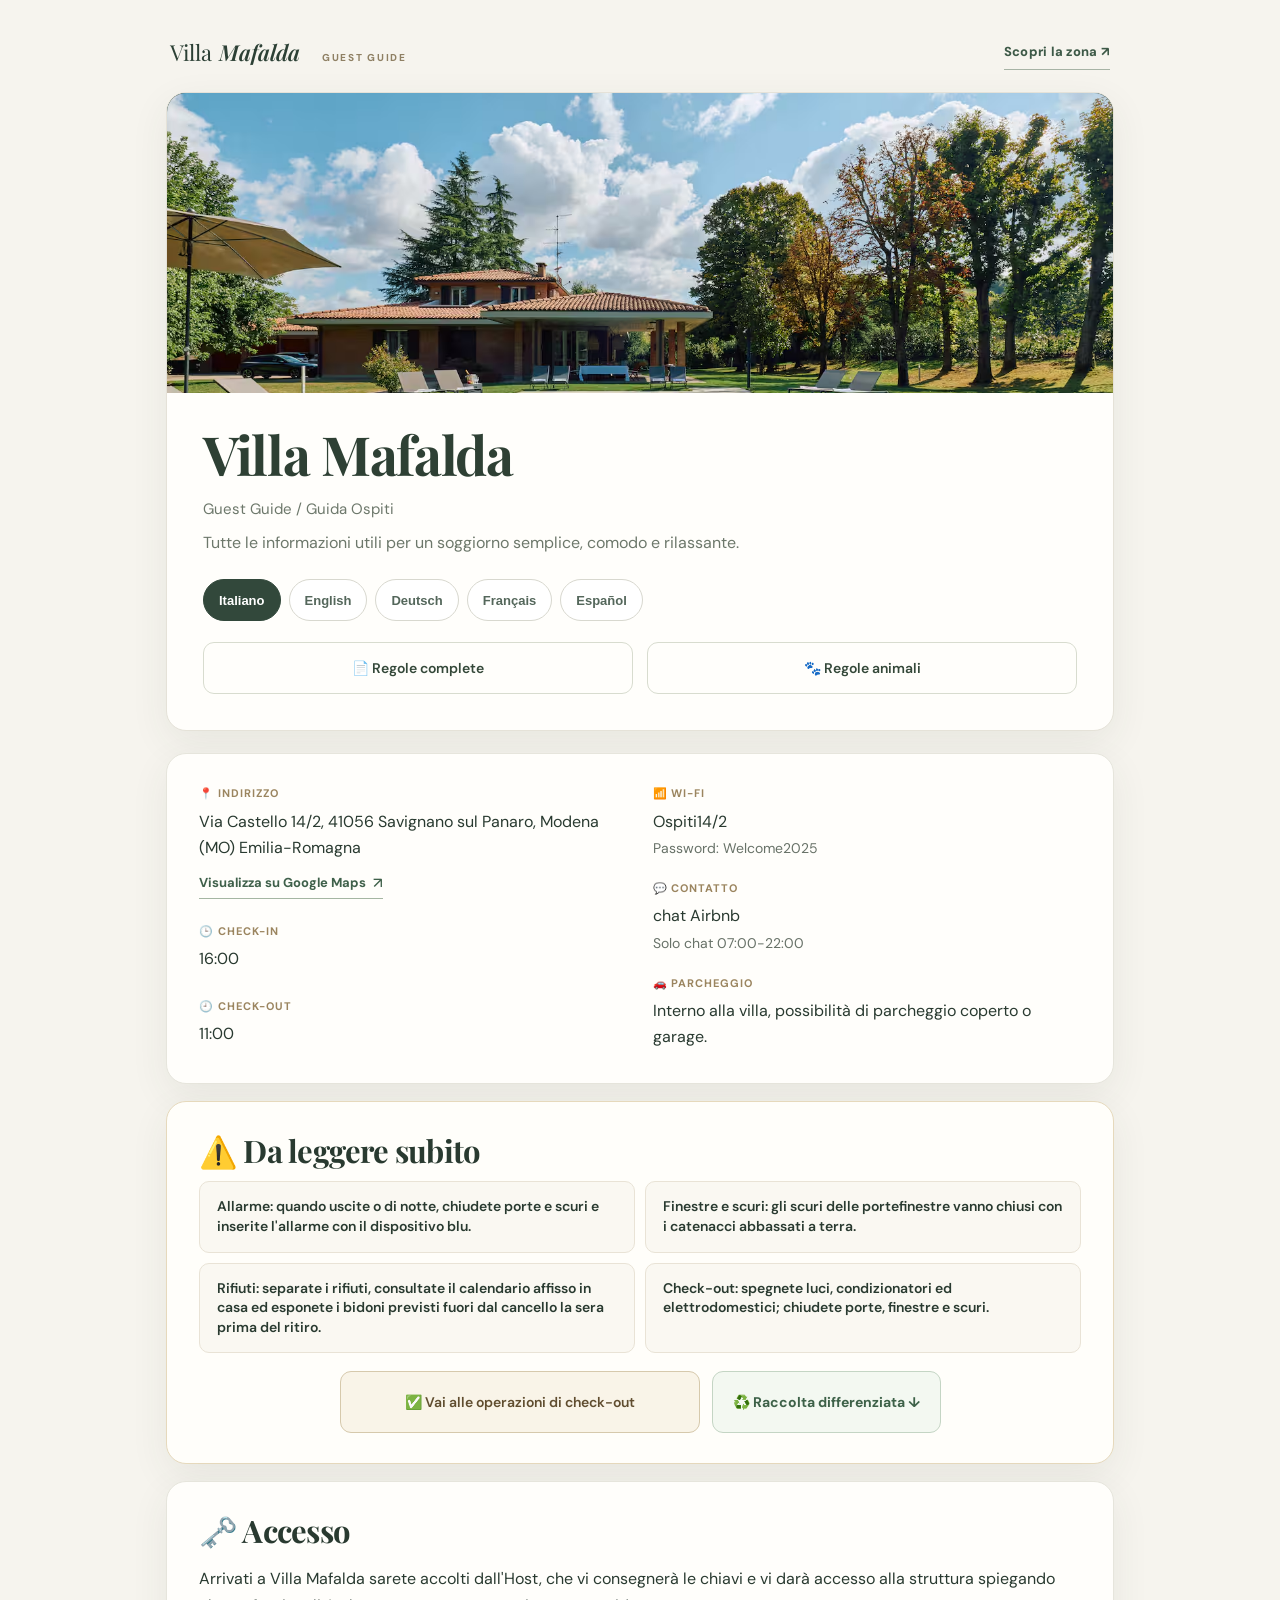
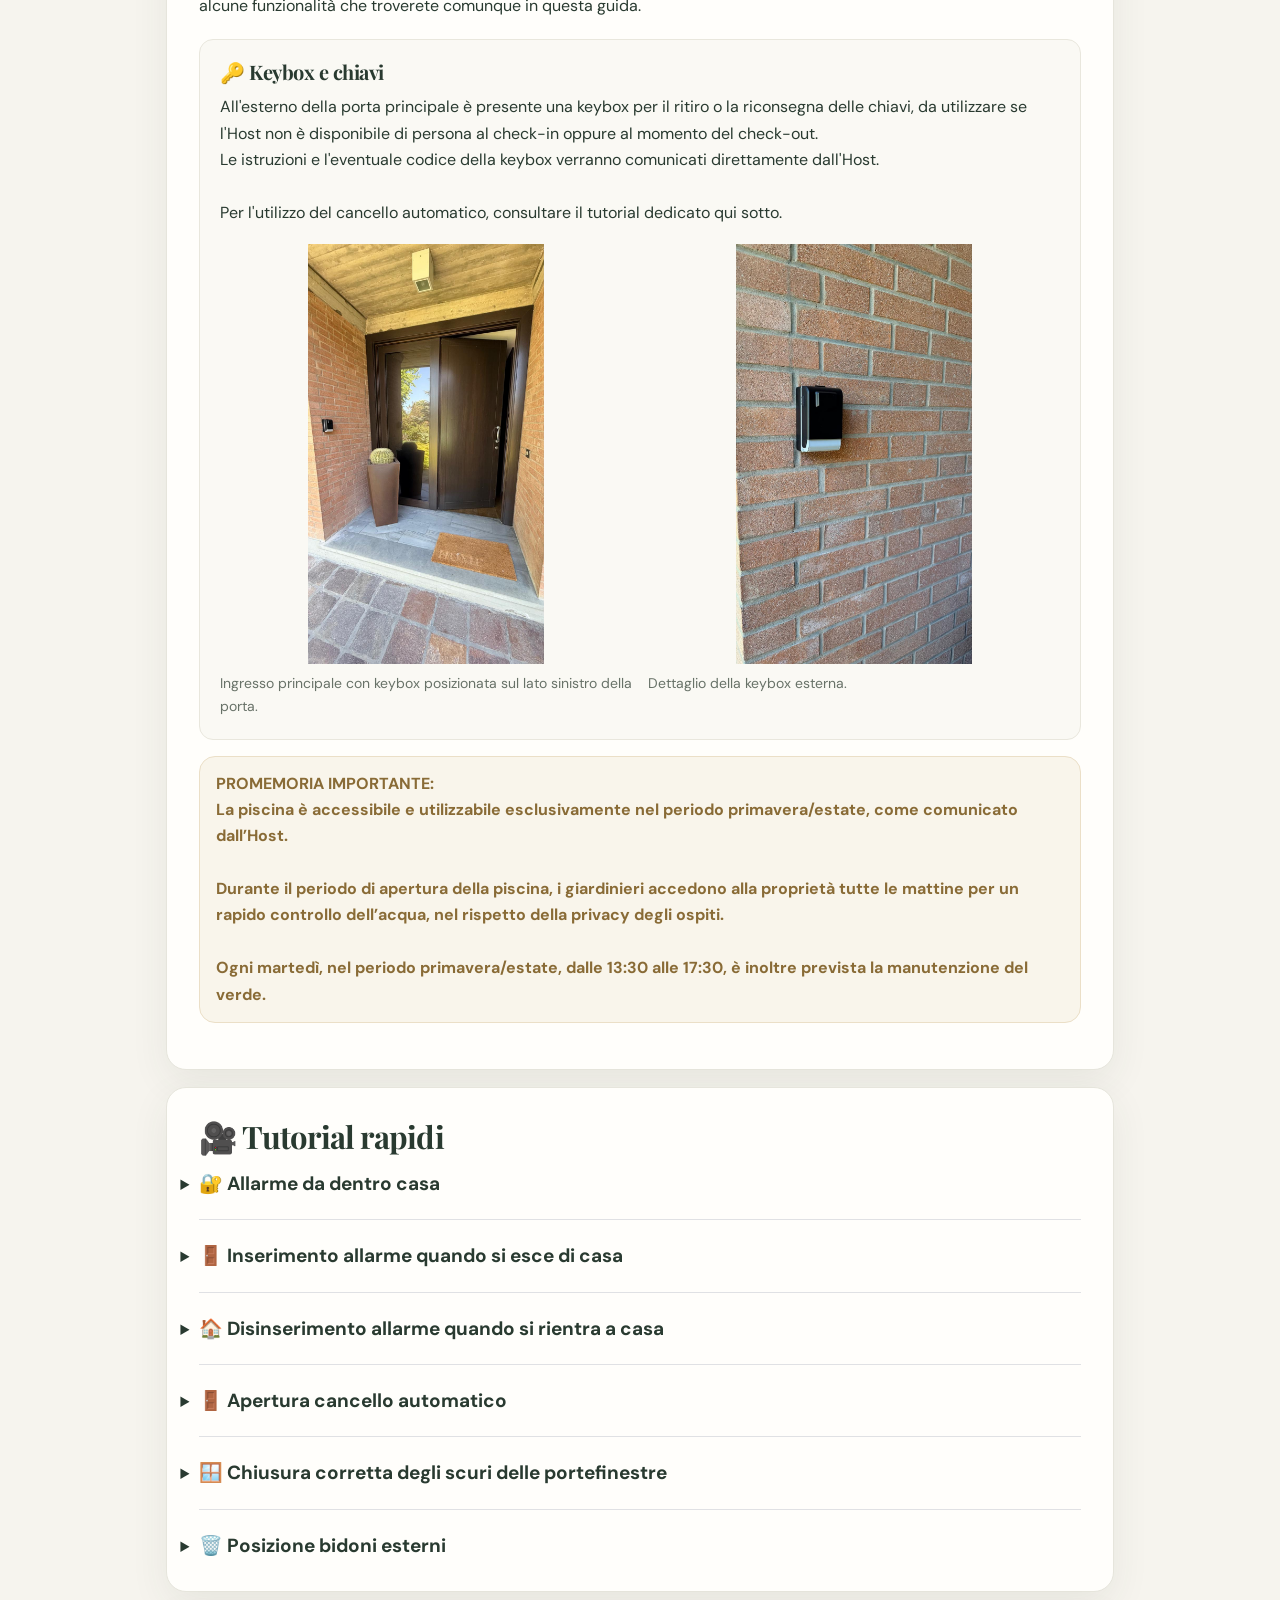
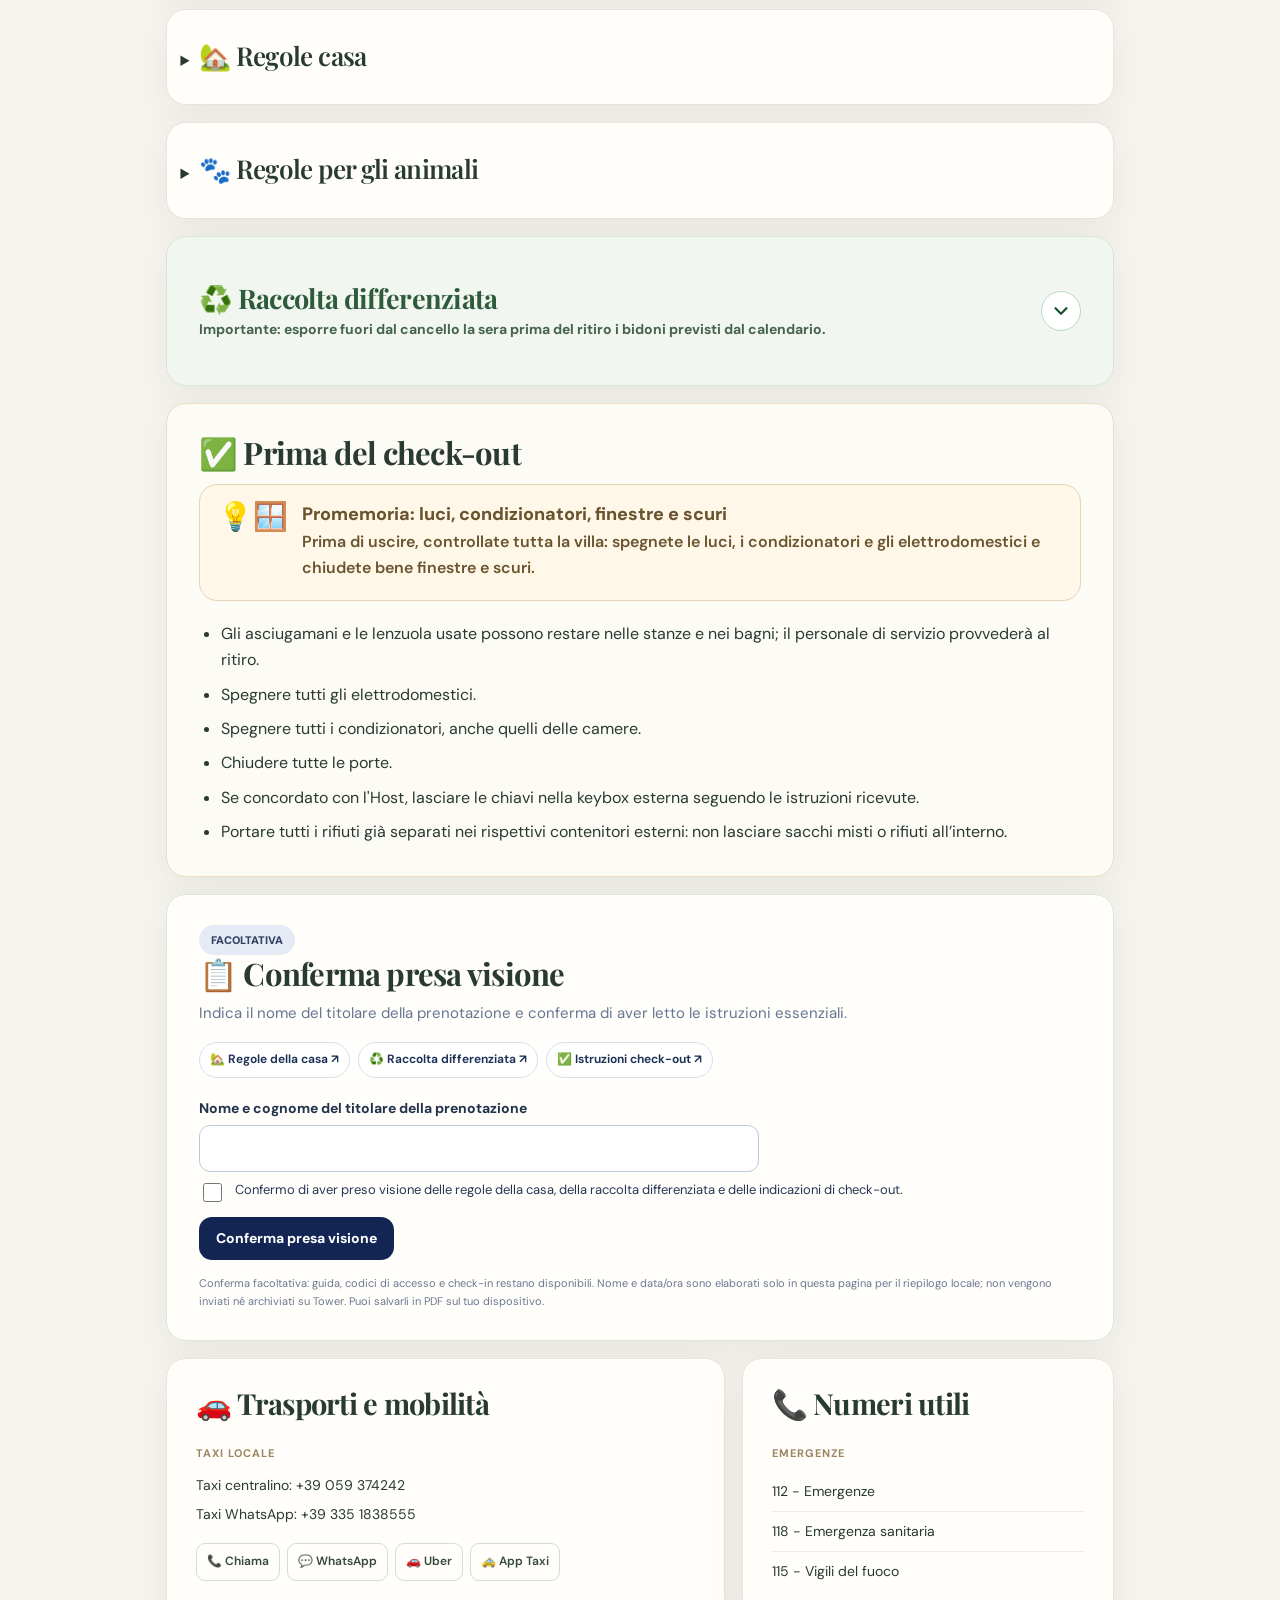
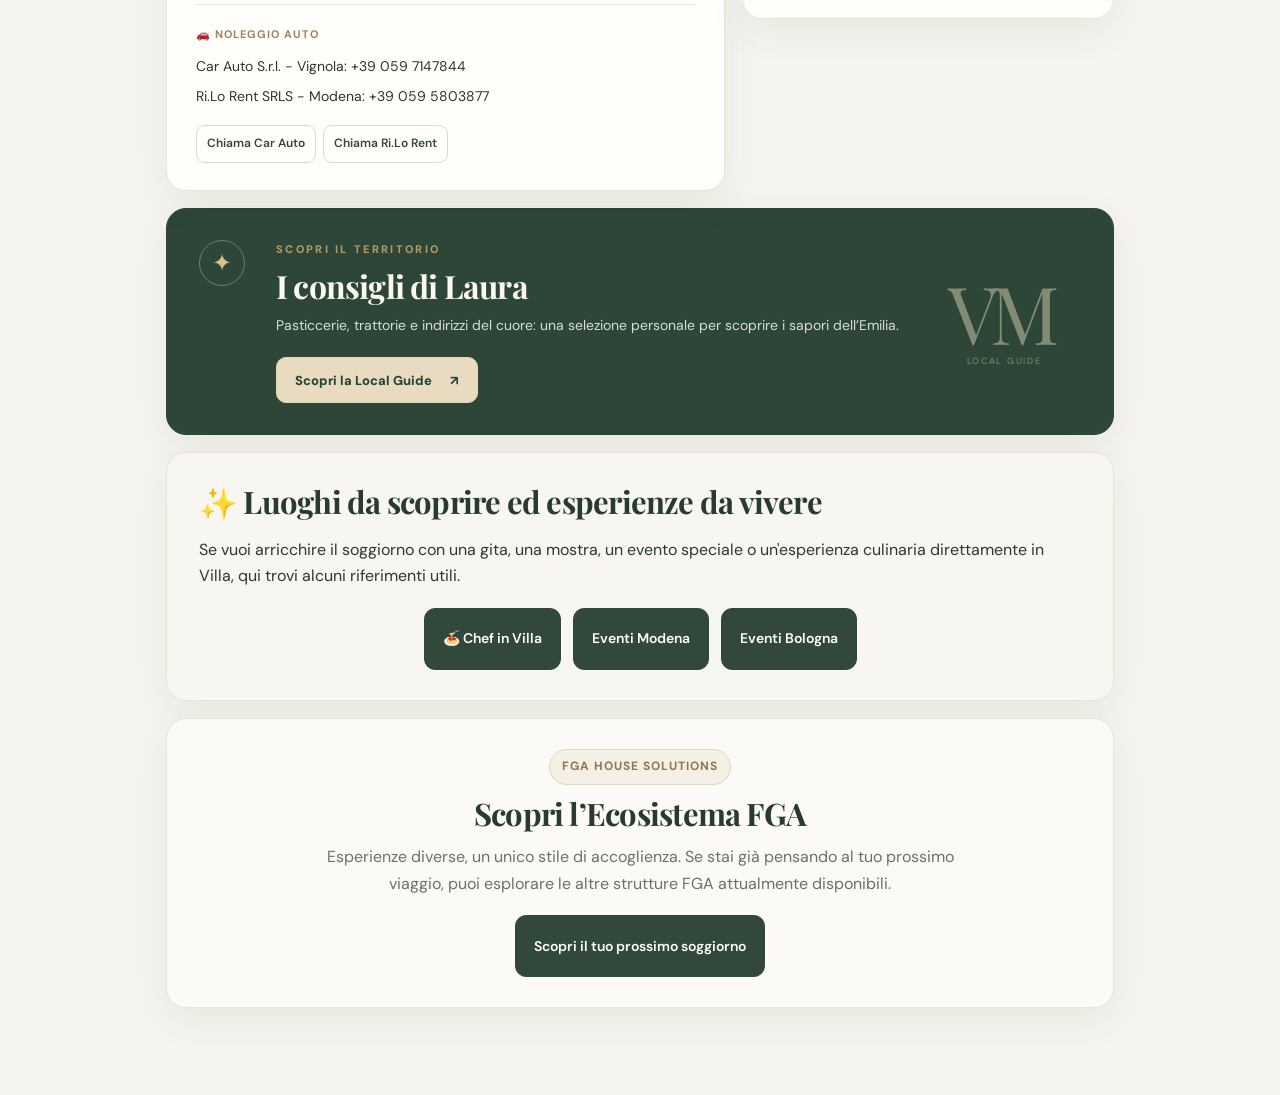
==== commit 6084ef24: "Add files via upload" ====
--- a/index.html
+++ b/index.html
@@ -5,6 +5,7 @@
   <meta name="viewport" content="width=device-width, initial-scale=1.0">
   <title>Guest Guide</title>
   <style>
+@import url('https://fonts.googleapis.com/css2?family=DM+Sans:wght@400;500;600;700;800&family=Playfair+Display:wght@400;500;600;700&display=swap');
     :root {
       --bg: #eef0f4;
       --card: #f7f7f8;
@@ -699,6 +700,125 @@
     .confirm-card .preview-privacy{font-size:11px}
     @media(max-width:700px){.confirm-card{max-width:100%;padding:15px!important}.confirm-card .review-includes a{font-size:11px}.confirm-card .form-review{padding:12px}}
 
+
+/* VILLA MAFALDA · BOUTIQUE COUNTRYSIDE — visual revision only */
+
+:root {
+  --bg:#f6f4ee;--card:#fffefb;--text:#293a30;--muted:#687268;
+  --border:#b5a78b;--primary:#32483b;--primary-hover:#23362d;
+  --shadow:0 12px 38px rgba(50,65,50,.075);--radius-xl:20px;--radius-lg:15px;
+}
+body { font-family:'DM Sans',-apple-system,BlinkMacSystemFont,'Segoe UI',sans-serif; color:var(--text);line-height:1.65;background:var(--bg) }
+.wrap {max-width:1000px;padding:22px 26px 70px}
+h1,h2,h3,.collapsible-card summary span {font-family:'Playfair Display',Georgia,serif;letter-spacing:-.025em;line-height:1.22}
+h1 {font-size:clamp(36px,5vw,54px)}
+h2 {font-size:clamp(24px,3vw,31px)}
+h3 {font-size:21px}
+.villa-topbar {display:flex;justify-content:space-between;align-items:center;padding:12px 4px 22px;gap:20px}
+.villa-wordmark {text-decoration:none;color:#2c4035;display:flex;align-items:baseline;gap:7px;font-family:'Playfair Display',Georgia,serif;font-size:22px;white-space:nowrap}
+.villa-wordmark em{font-weight:600}
+.villa-wordmark span{font-family:'DM Sans',sans-serif;font-style:normal;font-size:10px;letter-spacing:.17em;font-weight:800;margin-left:15px;color:#8f8064}
+.villa-topbar-link{color:#3d5947;text-decoration:none;font-weight:800;letter-spacing:.02em;font-size:13px;border-bottom:1px solid #a7b3a5;padding:7px 0}
+.hero {background:#fffefb;border:1px solid #e5e2d8;overflow:hidden;box-shadow:var(--shadow)}
+.hero-media {height:300px;position:relative;overflow:hidden;background:#32483b}
+.hero-media-placeholder{position:absolute;inset:0;display:flex;flex-direction:column;align-items:center;justify-content:center;gap:10px;background:radial-gradient(ellipse at 24% 10%,rgba(232,218,180,.27),transparent 42%),linear-gradient(125deg,#273d30,#526855 55%,#263b30);color:#efe6ce}
+.hero-media-placeholder:before{content:"";position:absolute;inset:20px;border:1px solid rgba(230,220,194,.22)}
+.hero-media-placeholder span{font:normal 92px/1 'Playfair Display',Georgia,serif;letter-spacing:-.09em;margin-right:12px}
+.hero-media-placeholder small{font-size:11px;letter-spacing:.26em;font-weight:700}
+.hero img{position:absolute;inset:0;height:100%;width:100%;object-fit:cover;border-radius:0}
+.hero-content{padding:29px 36px 36px}
+.hero-content h1{margin-bottom:9px;color:#2e4034}
+.subtitle{font-size:15px;color:#6d786b}.subtitle.space-top{margin-top:8px;font-size:16px}
+.lang-grid{gap:8px;justify-content:flex-start;margin-top:23px}
+.lang-btn{min-width:0;max-width:none;flex:0 1 auto;min-height:42px;padding:8px 15px;font-size:13px;border:1px solid #d8d8cf;border-radius:999px;color:#54675b;background:#fff}
+.lang-btn:hover,.lang-btn.active{background:#32483b;border-color:#32483b;color:white}
+.action-btn,.doc-btn,.tutorial-btn,.mini-btn,.new-guide-btn{border-radius:11px;box-shadow:none;font-size:14px}
+.action-btn{border:1px solid #32483b;background:#32483b}.action-btn:hover{background:#23392d}
+.doc-btn,.tutorial-btn,.mini-btn{border:1px solid #d8dccf;color:#344839;background:#fffefb}
+.doc-btn:hover,.tutorial-btn:hover,.mini-btn:hover{background:#f4f5ef}
+.primary-grid{margin-top:22px}.docs-grid{margin-top:10px}
+.card,.collapsible-card{background:var(--card);border:1px solid #e6e5dc;box-shadow:var(--shadow);padding:30px 32px;margin-bottom:17px}
+.info-grid{gap:25px}.info-stack{gap:19px}.info-item .label,.useful-item .label{font-size:11px;letter-spacing:.09em;text-transform:uppercase;color:#9b855f;margin-bottom:6px}.info-item .value,.useful-item .value{font-size:16px}
+.essentials-card{background:#fffefa;border:1px solid #e6d9bc}
+.essentials-list{gap:10px}
+.essentials-list li{background:#faf8f2;border:1px solid #e9e3d6;border-radius:10px;padding:15px 17px;font-weight:600;font-size:14px}
+.checkout-jump-btn{border:1px solid #d6c9ac;background:#f9f4e8;color:#604d2f}
+.new-guide-btn{border:1px solid #c4d5c4;background:#f3f8f1;color:#3d6148}
+.feature-panel,.pool-operation,.tips-item {background:#faf9f4;border:1px solid #e9e7dd;border-radius:14px}
+.collapsible-card summary span{font-weight:600;font-size:26px}
+.tutorial-item summary span{font-size:19px;font-family:'DM Sans',sans-serif;font-weight:700}
+.waste-cycle-card{background:#f2f6f0;border:1px solid #d7e4d8}
+.waste-cycle-card > summary h2{font-family:'Playfair Display',Georgia,serif;color:#2f5b3d}
+.waste-cycle-card > summary p{color:#45634d}
+.checkout-focus-card{background:#fdfbf5;border:1px solid #eaddc2}
+.checkout-alert{background:#fff7e8;border:1px solid #e4d5b7;color:#644d29}
+.checkout-alert-title,.checkout-alert-text{color:#69542e}
+.confirm-card {border-color:#e0e5dc;box-shadow:var(--shadow)}
+#access-note {background:#f9f5eb;color:#896b36;border-color:#ebdfc7}
+.discover-more-card {background:#f7f6f0;border:1px solid #e6e5d9}
+.ecosystem-card {background:#fbfaf7}
+.ecosystem-kicker {background:#f4f0e6;border-color:#e3d6bb;color:#8f7650}
+.villa-eyebrow{color:#b69a65;font-size:11px;letter-spacing:.21em;font-weight:800;text-transform:uppercase;margin:0 0 8px}
+.local-invite{display:grid;grid-template-columns:58px minmax(0,1fr) 154px;align-items:center;gap:19px;padding:31px 32px;background:#2e4638;border-color:#2e4638;color:#f7f5eb;overflow:hidden}
+.local-invite-icon{align-self:start;border:1px solid rgba(230,218,183,.36);display:grid;place-items:center;width:46px;height:46px;border-radius:50%;color:#d9bf88;font-size:24px}
+.local-invite h2{color:#fbf8ef;margin:0 0 9px;font-size:32px}
+.local-invite p:not(.villa-eyebrow){color:#d7dfd5;margin:0 0 20px;max-width:630px;font-size:14px}
+.local-invite-link{display:inline-flex;align-items:center;justify-content:space-between;gap:18px;min-height:46px;padding:11px 18px;border:1px solid #e5d7b8;border-radius:10px;color:#284236;background:#e8dbc0;text-decoration:none;font-weight:800;font-size:13px}
+.local-invite-link:hover{background:#f8edda}
+.local-invite-decoration{display:flex;flex-direction:column;align-items:center;gap:4px;color:#e5d9ba;opacity:.47}
+.local-invite-decoration span{font:normal 80px/.95 'Playfair Display',Georgia,serif;letter-spacing:-.1em;margin-right:9px}
+.local-invite-decoration small{font-size:9px;letter-spacing:.19em}
+@media(max-width:700px){.wrap{padding:13px 13px 42px}.villa-topbar{padding:8px 6px 15px}.villa-wordmark{font-size:18px;gap:4px}.villa-wordmark span{display:none}.villa-topbar-link{font-size:12px}.hero-media{height:208px}.hero-content,.card{padding:22px 20px}.hero h1{font-size:39px}.subtitle.space-top{font-size:14px}.lang-grid{display:flex;justify-content:flex-start;gap:7px}.lang-btn{min-height:40px;padding:8px 10px;flex:1 1 27%;width:auto;font-size:12px}.info-grid,.useful-grid,.essentials-list,.media-grid{gap:14px}.local-invite{grid-template-columns:1fr;gap:11px;padding:27px 23px}.local-invite-icon{display:none}.local-invite h2{font-size:30px}.local-invite-decoration{display:none}.local-invite-link{width:100%}.card{margin-bottom:14px}.waste-cycle-card{padding:18px!important}}
+@media print {.villa-topbar{display:none}}
+
+
+/* Villa Mafalda · mappa discreta sotto l’indirizzo */
+.address-map-link{
+  display:inline-flex;align-items:center;gap:7px;min-height:30px;
+  margin-top:6px;color:#3f604a;border-bottom:1px solid #a5b6a2;
+  text-decoration:none;font-size:13px;font-weight:700;line-height:1.3;
+  transition:color .2s ease,border-color .2s ease;
+}
+.address-map-link::after{content:"↗";font-size:15px;font-weight:500;line-height:1;}
+.address-map-link:hover,.address-map-link:focus-visible{color:#223e2b;border-color:#223e2b;}
+.address-map-link:focus-visible{outline:2px solid #59785d;outline-offset:4px;border-radius:2px;}
+.docs-grid{margin-top:21px;}
+
+/* Revisione Villa Mafalda · conferma in linea e due schede servizi separate */
+.primary-grid{grid-template-columns:minmax(0,265px)}
+.confirm-card{max-width:none!important;width:100%;margin-left:0;margin-right:0;padding:30px 32px!important}
+.confirm-card h2{font-size:clamp(24px,3vw,31px)!important;margin:0 0 9px}
+.confirm-card .lead{font-size:15px;margin:0 0 17px;line-height:1.6}
+.confirm-card .review-includes{margin:11px 0 19px}
+.confirm-card .form-review{max-width:none;border:0;border-radius:0;padding:0;background:transparent}
+.confirm-card .field input{max-width:560px}
+.services-grid{display:grid;grid-template-columns:minmax(0,1.2fr) minmax(0,.8fr);align-items:start;gap:17px;margin-bottom:17px}
+.services-grid > .card{margin:0;min-width:0}
+.services-grid h2{font-size:clamp(23px,2.7vw,29px);margin:0 0 22px}
+.transport-card,.emergency-card{padding:27px 29px}
+.transport-stack{display:grid;gap:23px}
+.transport-group{gap:7px;min-width:0}
+.transport-group + .transport-group{border-top:1px solid #e6e5dc;padding-top:20px}
+.transport-group .label,.emergency-list .label{display:block;font-size:11px;letter-spacing:.09em;text-transform:uppercase;color:#9b855f;font-weight:700}
+.transport-group .value{font-size:14px;line-height:1.45}
+.transport-group .mini-grid{margin-top:10px;gap:7px}
+.transport-group .mini-btn{min-height:38px;padding:8px 10px;font-size:12px;border-radius:9px}
+.emergency-list{display:grid;gap:0}
+.emergency-list .label{margin-bottom:10px}
+.emergency-list .value{font-size:14px;line-height:1.5;padding:9px 0;border-bottom:1px solid #eeede7}
+.emergency-list .value:last-child{border-bottom:0}
+@media(max-width:700px){
+  .primary-grid{grid-template-columns:minmax(0,1fr)}
+  .confirm-card{padding:22px 20px!important}
+  .confirm-card .form-review{padding:0!important}
+  .services-grid{grid-template-columns:minmax(0,1fr);gap:14px;margin-bottom:14px}
+  .transport-card,.emergency-card{padding:22px 20px}
+}
+
+/* Collegamento sobrio al PDF completo sotto le regole aperte */
+.rules-pdf-link{display:inline-flex;gap:8px;align-items:center;margin-top:18px;padding:9px 0;border-bottom:1px solid #b9b39f;color:#3a5341;text-decoration:none;font-size:13px;font-weight:750}
+.rules-pdf-link:hover{color:#223a2b;border-color:#223a2b}
+
 </style>
 </head>
 <body>
@@ -709,8 +829,12 @@
   </noscript>
 
   <div class="wrap">
+    <header class="villa-topbar">
+      <a class="villa-wordmark" href="#" aria-label="Villa Mafalda Guest Guide">Villa <em>Mafalda</em><span>GUEST GUIDE</span></a>
+      <a class="villa-topbar-link" data-local-guide-link href="local-guide.html?lang=it" id="topbar-local-link">Local Guide <span aria-hidden="true">↗</span></a>
+    </header>
     <section class="hero">
-      <img id="cover-image" src="" alt="">
+      <div class="hero-media"><div class="hero-media-placeholder" aria-hidden="true"><span>VM</span><small>SAVIGNANO · EMILIA-ROMAGNA</small></div><img id="cover-image" src="" alt="" onerror="this.classList.add('hidden')"></div>
       <div class="hero-content">
         <h1 id="apartment-name"></h1>
         <p class="subtitle" id="subtitle-1"></p>
@@ -724,13 +848,8 @@
           <button type="button" class="lang-btn" data-lang="es">Español</button>
         </div>
 
-        <div class="button-grid primary-grid">
-          <a class="action-btn" id="map-btn" href="#"></a>
-          <a class="action-btn" id="whatsapp-btn" href="#"></a>
-        </div>
-
         <div class="button-grid docs-grid" id="docs-grid">
-          <a class="doc-btn" id="rules-btn" href="#"></a>
+          <a class="doc-btn" id="rules-btn" href="#rules-card"></a>
           <a class="doc-btn" id="pet-btn" href="#"></a>
         </div>
       </div>
@@ -742,6 +861,7 @@
           <div class="info-item" id="address-item">
             <span class="label" id="label-address"></span>
             <div class="value" id="address-value"></div>
+            <a class="address-map-link" id="map-btn" href="#"></a>
           </div>
 
           <div class="info-item" id="checkin-item">
@@ -859,6 +979,7 @@
       <summary><span id="rules-title"></span></summary>
       <ul id="rules-list"></ul>
       <div class="pool-operations" id="pool-operations"></div>
+      <a class="rules-pdf-link" id="rules-pdf-link" href="https://raw.githubusercontent.com/fgahousesolutions-gif/villa-mafalda-guide/main/house-rules-it.pdf" target="_blank" rel="noopener noreferrer">Scarica le regole complete (PDF) ↗</a>
     </details>
 
     <details class="card collapsible-card" id="pet-rules-card">
@@ -960,65 +1081,61 @@
       </form>
     </section>
 
-    <section class="card" id="useful-numbers-card">
-      <h2 id="useful-numbers-title"></h2>
-      <div class="useful-grid">
-        <div class="useful-item">
+    <div class="services-grid">
+      <section class="card transport-card" id="transport-card">
+        <h2 id="transport-title"></h2>
+        <div class="transport-stack">
+          <div class="transport-group useful-item" id="taxi-item">
+            <span class="label" id="taxi-title"></span>
+            <div class="value" id="taxi-phone-text"></div>
+            <div class="value" id="taxi-whatsapp-text"></div>
+            <div class="mini-grid">
+              <a class="mini-btn" id="taxi-call-btn" href="#"></a>
+              <a class="mini-btn" id="taxi-wa-btn" href="#"></a>
+              <a class="mini-btn" id="taxi-uber-btn" href="#"></a>
+              <a class="mini-btn" id="taxi-app-btn" href="#"></a>
+            </div>
+          </div>
+          <div class="transport-group useful-item" id="rental-car-item">
+            <span class="label" id="rental-car-title"></span>
+            <div class="value" id="rental-car-auto-text"></div>
+            <div class="value" id="rental-rilo-text"></div>
+            <div class="mini-grid">
+              <a class="mini-btn" id="rental-car-auto-btn" href="#"></a>
+              <a class="mini-btn" id="rental-rilo-btn" href="#"></a>
+            </div>
+          </div>
+        </div>
+      </section>
+
+      <section class="card emergency-card" id="useful-numbers-card">
+        <h2 id="useful-numbers-title"></h2>
+        <div class="emergency-list">
           <span class="label" id="emergency-title"></span>
           <div class="value" id="emergency-112"></div>
           <div class="value" id="emergency-118"></div>
           <div class="value" id="emergency-115"></div>
         </div>
-
-        <div class="useful-item" id="taxi-item">
-          <span class="label" id="taxi-title"></span>
-          <div class="value" id="taxi-phone-text"></div>
-          <div class="value" id="taxi-whatsapp-text"></div>
-          <div class="mini-grid">
-            <a class="mini-btn" id="taxi-call-btn" href="#"></a>
-            <a class="mini-btn" id="taxi-wa-btn" href="#"></a>
-            <a class="mini-btn" id="taxi-uber-btn" href="#"></a>
-            <a class="mini-btn" id="taxi-app-btn" href="#"></a>
-          </div>
-        </div>
-
-        <div class="useful-item" id="rental-car-item">
-          <span class="label" id="rental-car-title"></span>
-          <div class="value" id="rental-car-auto-text"></div>
-          <div class="value" id="rental-rilo-text"></div>
-          <div class="mini-grid">
-            <a class="mini-btn" id="rental-car-auto-btn" href="#"></a>
-            <a class="mini-btn" id="rental-rilo-btn" href="#"></a>
-          </div>
-        </div>
+      </section>
+    </div>
+
+    <section class="card local-invite" id="local-invite">
+      <div class="local-invite-icon" aria-hidden="true">✦</div>
+      <div class="local-invite-content">
+        <p class="villa-eyebrow" id="local-invite-kicker">THE LOCAL EDIT</p>
+        <h2 id="local-invite-title">I consigli di Laura</h2>
+        <p id="local-invite-description">Colazioni speciali, osterie del territorio e indirizzi selezionati per scoprire l'Emilia.</p>
+        <a class="local-invite-link" data-local-guide-link id="local-invite-link" href="local-guide.html?lang=it">Esplora i consigli <span aria-hidden="true">↗</span></a>
       </div>
+      <div class="local-invite-decoration" aria-hidden="true"><span>VM</span><small>LOCAL GUIDE</small></div>
     </section>
 
-    <section class="card" id="suggestions-card">
-      <h2 id="suggestions-title"></h2>
-      <div class="tips-grid">
-        <div class="tips-item" id="breakfast-block">
-          <h3 id="breakfast-title"></h3>
-          <ul id="breakfast-list"></ul>
-        </div>
-
-        <div class="tips-item" id="aperitivo-block">
-          <h3 id="aperitivo-title"></h3>
-          <ul id="aperitivo-list"></ul>
-        </div>
-
-        <div class="tips-item" id="restaurants-block">
-          <h3 id="restaurants-title"></h3>
-          <ul id="restaurants-list"></ul>
-        </div>
-      </div>
-    </section>
 
     <section class="card discover-more-card" id="discover-more-card">
       <h2 id="discover-more-title"></h2>
       <p class="discover-more-text" id="discover-more-text"></p>
       <div class="discover-more-actions">
-        <a class="action-btn" id="chef-experience-btn" href="chef-experience.html" target="_blank" rel="noopener noreferrer"></a>
+        <a class="action-btn" id="chef-experience-btn" href="https://villa-mafalda-guide.fgahousesolutions.workers.dev/chef-experience.html"></a>
         <a class="action-btn" id="discover-modena-btn" href="https://www.visitmodena.it/it/eventi" target="_blank" rel="noopener noreferrer"></a>
         <a class="action-btn" id="discover-bologna-btn" href="https://www.bolognawelcome.com/it/eventi" target="_blank" rel="noopener noreferrer"></a>
       </div>
@@ -1049,9 +1166,9 @@
       wifiPassword: "Welcome2025",
       documents: {
         rules: {
-          it: "house-rules-it.pdf",
-          en: "house-rules-en.pdf",
-          fallback: "house-rules-en.pdf"
+          it: "https://raw.githubusercontent.com/fgahousesolutions-gif/villa-mafalda-guide/main/house-rules-it.pdf",
+          en: "https://raw.githubusercontent.com/fgahousesolutions-gif/villa-mafalda-guide/main/house-rules-en.pdf",
+          fallback: "https://raw.githubusercontent.com/fgahousesolutions-gif/villa-mafalda-guide/main/house-rules-en.pdf"
         },
         pet: "#pet-rules-card"
       },
@@ -1085,12 +1202,20 @@
       }
     };
 
+    const LOCAL_PROMO = {
+      it: {kicker:"SCOPRI IL TERRITORIO",title:"I consigli di Laura",description:"Pasticcerie, trattorie e indirizzi del cuore: una selezione personale per scoprire i sapori dell’Emilia.", button:"Scopri la Local Guide",topbar:"Scopri la zona"},
+      en: {kicker:"DISCOVER THE AREA",title:"Laura’s local favourites",description:"Pastry shops, traditional trattorias and favourite addresses for discovering the flavours of Emilia.",button:"Explore the Local Guide",topbar:"Explore the area"},
+      de: {kicker:"DIE REGION ENTDECKEN",title:"Lauras Lieblingsadressen",description:"Patisserien, traditionelle Trattorien und persönliche Tipps, um die Aromen der Emilia zu entdecken.",button:"Local Guide entdecken",topbar:"Die Region entdecken"},
+      fr: {kicker:"DÉCOUVRIR LA RÉGION",title:"Les adresses de Laura",description:"Pâtisseries, trattorias traditionnelles et adresses choisies pour découvrir les saveurs de l’Émilie.",button:"Découvrir le guide local",topbar:"Explorer la région"},
+      es: {kicker:"DESCUBRE LA ZONA",title:"Los favoritos de Laura",description:"Pastelerías, trattorias tradicionales y lugares escogidos para descubrir los sabores de Emilia.",button:"Explorar la guía local",topbar:"Descubrir la zona"}
+    };
+
     const CONTENT = {
       it: {
         pageTitle: "Guida Ospiti",
         subtitle1: "Guest Guide / Guida Ospiti",
         subtitle2: "Tutte le informazioni utili per un soggiorno semplice, comodo e rilassante.",
-        mapBtn: "📍 Google Maps",
+        mapBtn: "Visualizza su Google Maps",
         whatsappBtn: "💬 WhatsApp",
         rulesBtn: "📄 Regole complete",
         petBtn: "🐾 Regole animali",
@@ -1184,6 +1309,7 @@
         wasteText: "In cucina trovate cinque contenitori per carta, plastica e alluminio, vetro, indifferenziato e umido. Conferite i rifiuti già separati nei corrispondenti bidoni esterni.\n\nIl calendario comunale per la raccolta è affisso in casa: controllate i giorni e portate i bidoni previsti fuori dal cancello la sera precedente al ritiro, anche nei giorni festivi se indicati dal calendario.\n\nPrima del check-out, lasciate tutti i rifiuti correttamente separati nei contenitori esterni.",
         wasteNote: "",
         usefulNumbersTitle: "📞 Numeri utili",
+        transportTitle: "🚗 Trasporti e mobilità",
         emergencyTitle: "Emergenze",
         taxiTitle: "Taxi locale",
         taxiCallBtn: "📞 Chiama",
@@ -1204,27 +1330,7 @@
           "Se concordato con l'Host, lasciare le chiavi nella keybox esterna seguendo le istruzioni ricevute.",
           "Portare tutti i rifiuti già separati nei rispettivi contenitori esterni: non lasciare sacchi misti o rifiuti all’interno."
         ],
-        suggestionsTitle: "🍽️ Suggerimenti in zona",
-        breakfastTitle: "☕ Colazione",
-        breakfastList: [
-          "Caffetteria Pasticceria Il Mulino - Savignano sul Panaro, comoda e vicina alla villa.",
-          "Pasticceria Damiani - Vignola, pasticceria e caffetteria per colazioni dolci e salate.",
-          "Caffetteria CuoreMatto - Vignola, caffetteria accogliente per una colazione semplice.",
-          "Pasticceria Fornace - Marano sul Panaro, pasticceria artigianale con colazioni e dolci freschi."
-        ],
-        aperitivoTitle: "🥂 Aperitivo e vino",
-        aperitivoList: [
-          "Enoteca La Zaira - Vignola centro.",
-          "Borgo e Castello di Vignola - zona molto bella per passeggiata e aperitivo."
-        ],
-        restaurantsTitle: "🍴 Ristoranti consigliati",
-        restaurantsList: [
-          "Trattoria dei Contrari - Savignano, cucina tipica emiliana.",
-          "La Baracca - Vignola, ristorante emiliano.",
-          "Locanda del Feudo - Castelvetro, ristorante nel borgo medievale.",
-          "Agriturismo La Lupa - Castelvetro, agriturismo con cucina tipica."
-        ],
-        discoverMoreTitle: "✨ Altri punti d'interesse e cose da fare",
+        discoverMoreTitle: "✨ Luoghi da scoprire ed esperienze da vivere",
         discoverMoreText: "Se vuoi arricchire il soggiorno con una gita, una mostra, un evento speciale o un'esperienza culinaria direttamente in Villa, qui trovi alcuni riferimenti utili.",
         chefExperienceBtn: "🍝 Chef in Villa",
         discoverModenaBtn: "Eventi Modena",
@@ -1238,7 +1344,7 @@
         pageTitle: "Guest Guide",
         subtitle1: "Guest Guide / Guida Ospiti",
         subtitle2: "All the useful information for a smooth, comfortable, and relaxing stay.",
-        mapBtn: "📍 Google Maps",
+        mapBtn: "View on Google Maps",
         whatsappBtn: "💬 WhatsApp",
         rulesBtn: "📄 Full house rules",
         petBtn: "🐾 Pet rules",
@@ -1332,6 +1438,7 @@
         wasteText: "In the kitchen there are five separate bins for paper, plastic and aluminium, glass, general waste and organic waste. Please place sorted waste in the matching outdoor bins.\n\nThe municipal collection schedule is posted inside the villa. Check which bins are due for collection and place them outside the gate on the preceding evening, including public holidays if indicated on the schedule.\n\nBefore check-out, leave all waste sorted in the outdoor bins.",
         wasteNote: "",
         usefulNumbersTitle: "📞 Useful numbers",
+        transportTitle: "🚗 Transport & getting around",
         emergencyTitle: "Emergency numbers",
         taxiTitle: "Local taxi",
         taxiCallBtn: "📞 Call",
@@ -1352,27 +1459,7 @@
           "If agreed with the Host, leave the keys in the outdoor keybox following the instructions received.",
           "Take any remaining waste to the outdoor bins."
         ],
-        suggestionsTitle: "🍽️ Local suggestions",
-        breakfastTitle: "☕ Breakfast",
-        breakfastList: [
-          "Caffetteria Pasticceria Il Mulino - Savignano sul Panaro, convenient and close to the villa.",
-          "Pasticceria Damiani - Vignola, pastry shop and cafe for sweet and savory breakfasts.",
-          "Caffetteria CuoreMatto - Vignola, a welcoming cafe for a simple breakfast.",
-          "Pasticceria Fornace - Marano sul Panaro, artisan pastry shop with fresh breakfasts and desserts."
-        ],
-        aperitivoTitle: "🥂 Aperitivo and wine",
-        aperitivoList: [
-          "Enoteca La Zaira - central Vignola.",
-          "Borgo e Castello di Vignola - a beautiful area for a walk and an aperitivo."
-        ],
-        restaurantsTitle: "🍴 Recommended restaurants",
-        restaurantsList: [
-          "Trattoria dei Contrari - Savignano, traditional Emilian cuisine.",
-          "La Baracca - Vignola, Emilian restaurant.",
-          "Locanda del Feudo - Castelvetro, restaurant in the medieval village.",
-          "Agriturismo La Lupa - Castelvetro, farmhouse restaurant with traditional cuisine."
-        ],
-        discoverMoreTitle: "✨ More places to explore and things to do",
+        discoverMoreTitle: "✨ Places to discover and experiences to enjoy",
         discoverMoreText: "If you would like to add a day trip, an exhibition, a special event or a private culinary experience at the Villa to your stay, these links are a great starting point.",
         chefExperienceBtn: "🍝 Chef at the Villa",
         discoverModenaBtn: "Modena events",
@@ -1386,7 +1473,7 @@
         pageTitle: "Gästeführer",
         subtitle1: "Guest Guide / Gästeführer",
         subtitle2: "Alle nützlichen Informationen für einen einfachen, komfortablen und entspannten Aufenthalt.",
-        mapBtn: "📍 Google Maps",
+        mapBtn: "Auf Google Maps ansehen",
         whatsappBtn: "💬 WhatsApp",
         rulesBtn: "📄 Vollständige Hausregeln",
         petBtn: "🐾 Regeln für Haustiere",
@@ -1480,6 +1567,7 @@
         wasteText: "In der Küche stehen fünf Behälter für Papier, Kunststoff und Aluminium, Glas, Restmüll und Biomüll bereit. Bitte entsorgen Sie die getrennten Abfälle in den entsprechenden Außentonnen.\n\nDer kommunale Abfuhrkalender hängt im Haus. Stellen Sie die jeweils vorgesehenen Tonnen am Abend vor der Abholung vor das Tor, auch an Feiertagen, sofern dies im Kalender angegeben ist.\n\nVor dem Check-out müssen alle Abfälle getrennt in den Außentonnen sein.",
         wasteNote: "",
         usefulNumbersTitle: "📞 Nützliche Nummern",
+        transportTitle: "🚗 Verkehr & Mobilität",
         emergencyTitle: "Notfallnummern",
         taxiTitle: "Lokales Taxi",
         taxiCallBtn: "📞 Anrufen",
@@ -1500,27 +1588,7 @@
           "Falls mit dem Host vereinbart, lassen Sie die Schlussel entsprechend den erhaltenen Anweisungen in der externen Schlusselbox.",
           "Bringen Sie den restlichen Müll zu den dafür vorgesehenen Außenbehältern."
         ],
-        suggestionsTitle: "🍽️ Empfehlungen in der Umgebung",
-        breakfastTitle: "☕ Frühstück",
-        breakfastList: [
-          "Caffetteria Pasticceria Il Mulino - Savignano sul Panaro, praktisch und nahe bei der Villa.",
-          "Pasticceria Damiani - Vignola, Konditorei und Cafe für süße und herzhafte Frühstücke.",
-          "Caffetteria CuoreMatto - Vignola, ein einladendes Cafe für ein einfaches Frühstück.",
-          "Pasticceria Fornace - Marano sul Panaro, handwerkliche Konditorei mit frischem Frühstück und Gebäck."
-        ],
-        aperitivoTitle: "🥂 Aperitif und Wein",
-        aperitivoList: [
-          "Enoteca La Zaira - Zentrum von Vignola.",
-          "Borgo e Castello di Vignola - sehr schöne Gegend für einen Spaziergang und einen Aperitif."
-        ],
-        restaurantsTitle: "🍴 Empfohlene Restaurants",
-        restaurantsList: [
-          "Trattoria dei Contrari - Savignano, typische emilianische Küche.",
-          "La Baracca - Vignola, emilianisches Restaurant.",
-          "Locanda del Feudo - Castelvetro, Restaurant im mittelalterlichen Dorf.",
-          "Agriturismo La Lupa - Castelvetro, Landgasthof mit typischer Küche."
-        ],
-        discoverMoreTitle: "✨ Weitere Ausflugsziele und Unternehmungen",
+        discoverMoreTitle: "✨ Orte entdecken und besondere Erlebnisse",
         discoverMoreText: "Wenn du deinen Aufenthalt mit einem Ausflug, einer Ausstellung, einer besonderen Veranstaltung oder einem privaten kulinarischen Erlebnis in der Villa bereichern möchtest, findest du hier einige nützliche Links.",
         chefExperienceBtn: "🍝 Chef in der Villa",
         discoverModenaBtn: "Events Modena",
@@ -1534,7 +1602,7 @@
         pageTitle: "Guide des voyageurs",
         subtitle1: "Guest Guide / Guide des voyageurs",
         subtitle2: "Toutes les informations utiles pour un séjour simple, confortable et relaxant.",
-        mapBtn: "📍 Google Maps",
+        mapBtn: "Voir sur Google Maps",
         whatsappBtn: "💬 WhatsApp",
         rulesBtn: "📄 Règlement complet",
         petBtn: "🐾 Règles animaux",
@@ -1628,6 +1696,7 @@
         wasteText: "Dans la cuisine, cinq bacs sont prévus pour le papier, le plastique et l’aluminium, le verre, les déchets non recyclables et les déchets organiques. Déposez les déchets triés dans les conteneurs extérieurs correspondants.\n\nLe calendrier municipal de collecte est affiché dans la maison. La veille au soir de chaque collecte, sortez les conteneurs prévus devant le portail, y compris les jours fériés si le calendrier l’indique.\n\nAvant le départ, laissez tous les déchets triés dans les conteneurs extérieurs.",
         wasteNote: "",
         usefulNumbersTitle: "📞 Numéros utiles",
+        transportTitle: "🚗 Transports et déplacements",
         emergencyTitle: "Urgences",
         taxiTitle: "Taxi local",
         taxiCallBtn: "📞 Appeler",
@@ -1648,27 +1717,7 @@
           "Si cela a ete convenu avec l'Host, laissez les cles dans la keybox exterieure en suivant les instructions recues.",
           "Déposez les déchets restants dans les conteneurs extérieurs prévus à cet effet."
         ],
-        suggestionsTitle: "🍽️ Suggestions dans les environs",
-        breakfastTitle: "☕ Petit-déjeuner",
-        breakfastList: [
-          "Caffetteria Pasticceria Il Mulino - Savignano sul Panaro, pratique et proche de la villa.",
-          "Pasticceria Damiani - Vignola, pâtisserie et café pour petits-déjeuners sucrés et salés.",
-          "Caffetteria CuoreMatto - Vignola, café accueillant pour un petit-déjeuner simple.",
-          "Pasticceria Fornace - Marano sul Panaro, pâtisserie artisanale avec petits-déjeuners et desserts frais."
-        ],
-        aperitivoTitle: "🥂 Apéritif et vin",
-        aperitivoList: [
-          "Enoteca La Zaira - centre de Vignola.",
-          "Borgo e Castello di Vignola - très belle zone pour une promenade et un apéritif."
-        ],
-        restaurantsTitle: "🍴 Restaurants conseillés",
-        restaurantsList: [
-          "Trattoria dei Contrari - Savignano, cuisine typique émilienne.",
-          "La Baracca - Vignola, restaurant émilien.",
-          "Locanda del Feudo - Castelvetro, restaurant dans le bourg médiéval.",
-          "Agriturismo La Lupa - Castelvetro, agritourisme avec cuisine typique."
-        ],
-        discoverMoreTitle: "✨ Autres lieux d'intérêt et choses à faire",
+        discoverMoreTitle: "✨ Lieux à découvrir et expériences à vivre",
         discoverMoreText: "Si vous souhaitez enrichir votre séjour avec une excursion, une exposition, un événement spécial ou une expérience culinaire privée à la Villa, voici quelques liens utiles.",
         chefExperienceBtn: "🍝 Chef à la Villa",
         discoverModenaBtn: "Événements Modène",
@@ -1682,7 +1731,7 @@
         pageTitle: "Guía para huéspedes",
         subtitle1: "Guest Guide / Guía para huéspedes",
         subtitle2: "Toda la información útil para una estancia sencilla, cómoda y relajante.",
-        mapBtn: "📍 Google Maps",
+        mapBtn: "Ver en Google Maps",
         whatsappBtn: "💬 WhatsApp",
         rulesBtn: "📄 Normas completas",
         petBtn: "🐾 Reglas para animales",
@@ -1776,6 +1825,7 @@
         wasteText: "En la cocina hay cinco cubos para papel, plástico y aluminio, vidrio, residuos no reciclables y orgánicos. Depositen los residuos separados en los contenedores exteriores correspondientes.\n\nEl calendario municipal de recogida está expuesto en la casa. La noche anterior a cada recogida, saquen fuera de la verja los contenedores indicados, incluso en festivos si así figura en el calendario.\n\nAntes del check-out, dejen todos los residuos separados en los contenedores exteriores.",
         wasteNote: "",
         usefulNumbersTitle: "📞 Números útiles",
+        transportTitle: "🚗 Transporte y movilidad",
         emergencyTitle: "Emergencias",
         taxiTitle: "Taxi local",
         taxiCallBtn: "📞 Llamar",
@@ -1796,27 +1846,7 @@
           "Si asi lo han acordado con el Host, dejen las llaves en la keybox exterior siguiendo las instrucciones recibidas.",
           "Lleven la basura restante a los contenedores exteriores correspondientes."
         ],
-        suggestionsTitle: "🍽️ Sugerencias en la zona",
-        breakfastTitle: "☕ Desayuno",
-        breakfastList: [
-          "Caffetteria Pasticceria Il Mulino - Savignano sul Panaro, cómoda y cerca de la villa.",
-          "Pasticceria Damiani - Vignola, pastelería y cafetería para desayunos dulces y salados.",
-          "Caffetteria CuoreMatto - Vignola, cafetería acogedora para un desayuno sencillo.",
-          "Pasticceria Fornace - Marano sul Panaro, pastelería artesanal con desayunos y dulces frescos."
-        ],
-        aperitivoTitle: "🥂 Aperitivo y vino",
-        aperitivoList: [
-          "Enoteca La Zaira - centro de Vignola.",
-          "Borgo e Castello di Vignola - zona muy bonita para pasear y tomar un aperitivo."
-        ],
-        restaurantsTitle: "🍴 Restaurantes recomendados",
-        restaurantsList: [
-          "Trattoria dei Contrari - Savignano, cocina típica emiliana.",
-          "La Baracca - Vignola, restaurante emiliano.",
-          "Locanda del Feudo - Castelvetro, restaurante en el pueblo medieval.",
-          "Agriturismo La Lupa - Castelvetro, agriturismo con cocina típica."
-        ],
-        discoverMoreTitle: "✨ Otros puntos de interés y cosas que hacer",
+        discoverMoreTitle: "✨ Lugares por descubrir y experiencias para disfrutar",
         discoverMoreText: "Si quieren enriquecer la estancia con una excursión, una exposición, un evento especial o una experiencia culinaria privada en la Villa, aquí tienen algunos enlaces útiles.",
         chefExperienceBtn: "🍝 Chef en la Villa",
         discoverModenaBtn: "Eventos Módena",
@@ -2033,8 +2063,18 @@
     }
 
     function setLanguage(lang) {
-      document.documentElement.lang = CONTENT[lang] ? lang : "it";
-      const t = CONTENT[lang] || CONTENT.it;
+      lang = CONTENT[lang] ? lang : "it";
+      document.documentElement.lang = lang;
+      const t = CONTENT[lang];
+      const promo = LOCAL_PROMO[lang] || LOCAL_PROMO.it;
+      setText("local-invite-kicker", promo.kicker);
+      setText("local-invite-title", promo.title);
+      setText("local-invite-description", promo.description);
+      const localBtn = document.getElementById("local-invite-link");
+      if (localBtn) localBtn.innerHTML = `${promo.button} <span aria-hidden="true">↗</span>`;
+      const topbarLink = document.getElementById("topbar-local-link");
+      if (topbarLink) topbarLink.innerHTML = `${promo.topbar} <span aria-hidden="true">↗</span>`;
+      document.querySelectorAll('[data-local-guide-link]').forEach(a=>{a.href=`local-guide.html?lang=${encodeURIComponent(lang)}`;});
       if (window.updateApprovedGuide) window.updateApprovedGuide(lang);
       const safeDocuments = PROPERTY.documents || {};
       const safeTutorials = PROPERTY.tutorials || {};
@@ -2047,6 +2087,7 @@
 
       if (coverImage) {
         if (hasContentValue(PROPERTY.coverImage)) {
+          coverImage.classList.remove("hidden");
           coverImage.src = PROPERTY.coverImage;
           coverImage.alt = PROPERTY.apartmentName || t.pageTitle;
           coverImage.classList.remove("hidden");
@@ -2063,13 +2104,22 @@
 
       setText("map-btn", t.mapBtn);
       setButtonVisibility("map-btn", PROPERTY.mapsUrl || "");
-      setText("whatsapp-btn", t.whatsappBtn);
-      setButtonVisibility("whatsapp-btn", PROPERTY.whatsappUrl || "");
 
       const rulesDoc = getDocumentForLang(safeDocuments.rules, lang);
       const petDoc = getDocumentForLang(safeDocuments.pet, lang);
       setText("rules-btn", t.rulesBtn);
-      setButtonVisibility("rules-btn", rulesDoc);
+      // Like the pet rules, the main action expands the relevant section in-page.
+      // The original complete document remains available from that section.
+      setButtonVisibility("rules-btn", "#rules-card");
+      const rulesPdfLabels = {
+        it: "Apri il PDF delle regole complete ↗",
+        en: "Open the full house rules PDF ↗",
+        de: "Vollständige Hausregeln als PDF öffnen ↗",
+        fr: "Ouvrir le PDF du règlement complet ↗",
+        es: "Abrir el PDF de las normas completas ↗"
+      };
+      setText("rules-pdf-link", rulesPdfLabels[lang] || rulesPdfLabels.it);
+      setButtonVisibility("rules-pdf-link", rulesDoc);
       setText("pet-btn", t.petBtn);
       setButtonVisibility("pet-btn", petDoc);
       updateDocsGridVisibility();
@@ -2146,6 +2196,7 @@
       setHidden("waste-card", !hasWasteContent);
 
       setTextOrClear("useful-numbers-title", t.usefulNumbersTitle);
+      setTextOrClear("transport-title", t.transportTitle);
       setTextOrClear("emergency-title", t.emergencyTitle);
       setTextOrClear("emergency-112", safeNumbers.emergency112);
       setTextOrClear("emergency-118", safeNumbers.emergency118);
@@ -2179,51 +2230,15 @@
       renderList("checkout-list", hasCheckoutContent ? t.checkoutList : []);
       setHidden("checkout-card", !(hasCheckoutContent || hasCheckoutAlert));
 
-      const hasBreakfast = hasContentArray(t.breakfastList);
-      const hasAperitivo = hasContentArray(t.aperitivoList);
-      const hasRestaurants = hasContentArray(t.restaurantsList);
-
-      if (hasBreakfast || hasAperitivo || hasRestaurants) {
-        setHidden("suggestions-card", false);
-        setText("suggestions-title", t.suggestionsTitle);
-
-        if (hasBreakfast) {
-          setHidden("breakfast-block", false);
-          setText("breakfast-title", t.breakfastTitle);
-          renderList("breakfast-list", t.breakfastList);
-        } else {
-          setHidden("breakfast-block", true);
-          renderList("breakfast-list", []);
-        }
-
-        if (hasAperitivo) {
-          setHidden("aperitivo-block", false);
-          setText("aperitivo-title", t.aperitivoTitle);
-          renderList("aperitivo-list", t.aperitivoList);
-        } else {
-          setHidden("aperitivo-block", true);
-          renderList("aperitivo-list", []);
-        }
-
-        if (hasRestaurants) {
-          setHidden("restaurants-block", false);
-          setText("restaurants-title", t.restaurantsTitle);
-          renderList("restaurants-list", t.restaurantsList);
-        } else {
-          setHidden("restaurants-block", true);
-          renderList("restaurants-list", []);
-        }
-      } else {
-        setHidden("suggestions-card", true);
-      }
-
       const hasDiscoverMoreContent = hasContentValue(t.discoverMoreTitle) || hasContentValue(t.discoverMoreText);
       setTextOrClear("discover-more-title", hasDiscoverMoreContent ? t.discoverMoreTitle : "");
       setTextOrClear("discover-more-text", t.discoverMoreText);
       setText("chef-experience-btn", t.chefExperienceBtn);
       setText("discover-modena-btn", t.discoverModenaBtn);
       setText("discover-bologna-btn", t.discoverBolognaBtn);
-      setButtonVisibility("chef-experience-btn", "chef-experience.html");
+      setButtonVisibility("chef-experience-btn", "https://villa-mafalda-guide.fgahousesolutions.workers.dev/chef-experience.html");
+      // Open in the same tab to avoid popup restrictions in HTML previews.
+      document.getElementById("chef-experience-btn").removeAttribute("target");
       setButtonVisibility("discover-modena-btn", "https://www.visitmodena.it/it/eventi");
       setButtonVisibility("discover-bologna-btn", "https://www.bolognawelcome.com/it/eventi");
       setHidden("discover-more-card", !hasDiscoverMoreContent);
@@ -2242,6 +2257,14 @@
       } catch (e) {}
     }
 
+    // I pulsanti che portano alle regole devono aprire i pannelli prima dello scroll.
+    document.addEventListener('click', event => {
+      const link = event.target.closest('a[href="#pet-rules-card"], a[href="#rules-card"]');
+      if (!link) return;
+      const target = document.querySelector(link.getAttribute('href'));
+      if (target?.tagName === 'DETAILS') target.open = true;
+    });
+
     document.querySelectorAll(".lang-btn").forEach(btn => {
       btn.addEventListener("click", () => setLanguage(btn.dataset.lang));
     });
@@ -2250,6 +2273,8 @@
     try {
       savedLang = localStorage.getItem("guestGuideLang") || "it";
     } catch (e) {}
+    const requestedLang = new URLSearchParams(window.location.search).get("lang");
+    if (requestedLang && CONTENT[requestedLang]) savedLang = requestedLang;
 
     setLanguage(savedLang);
   </script>
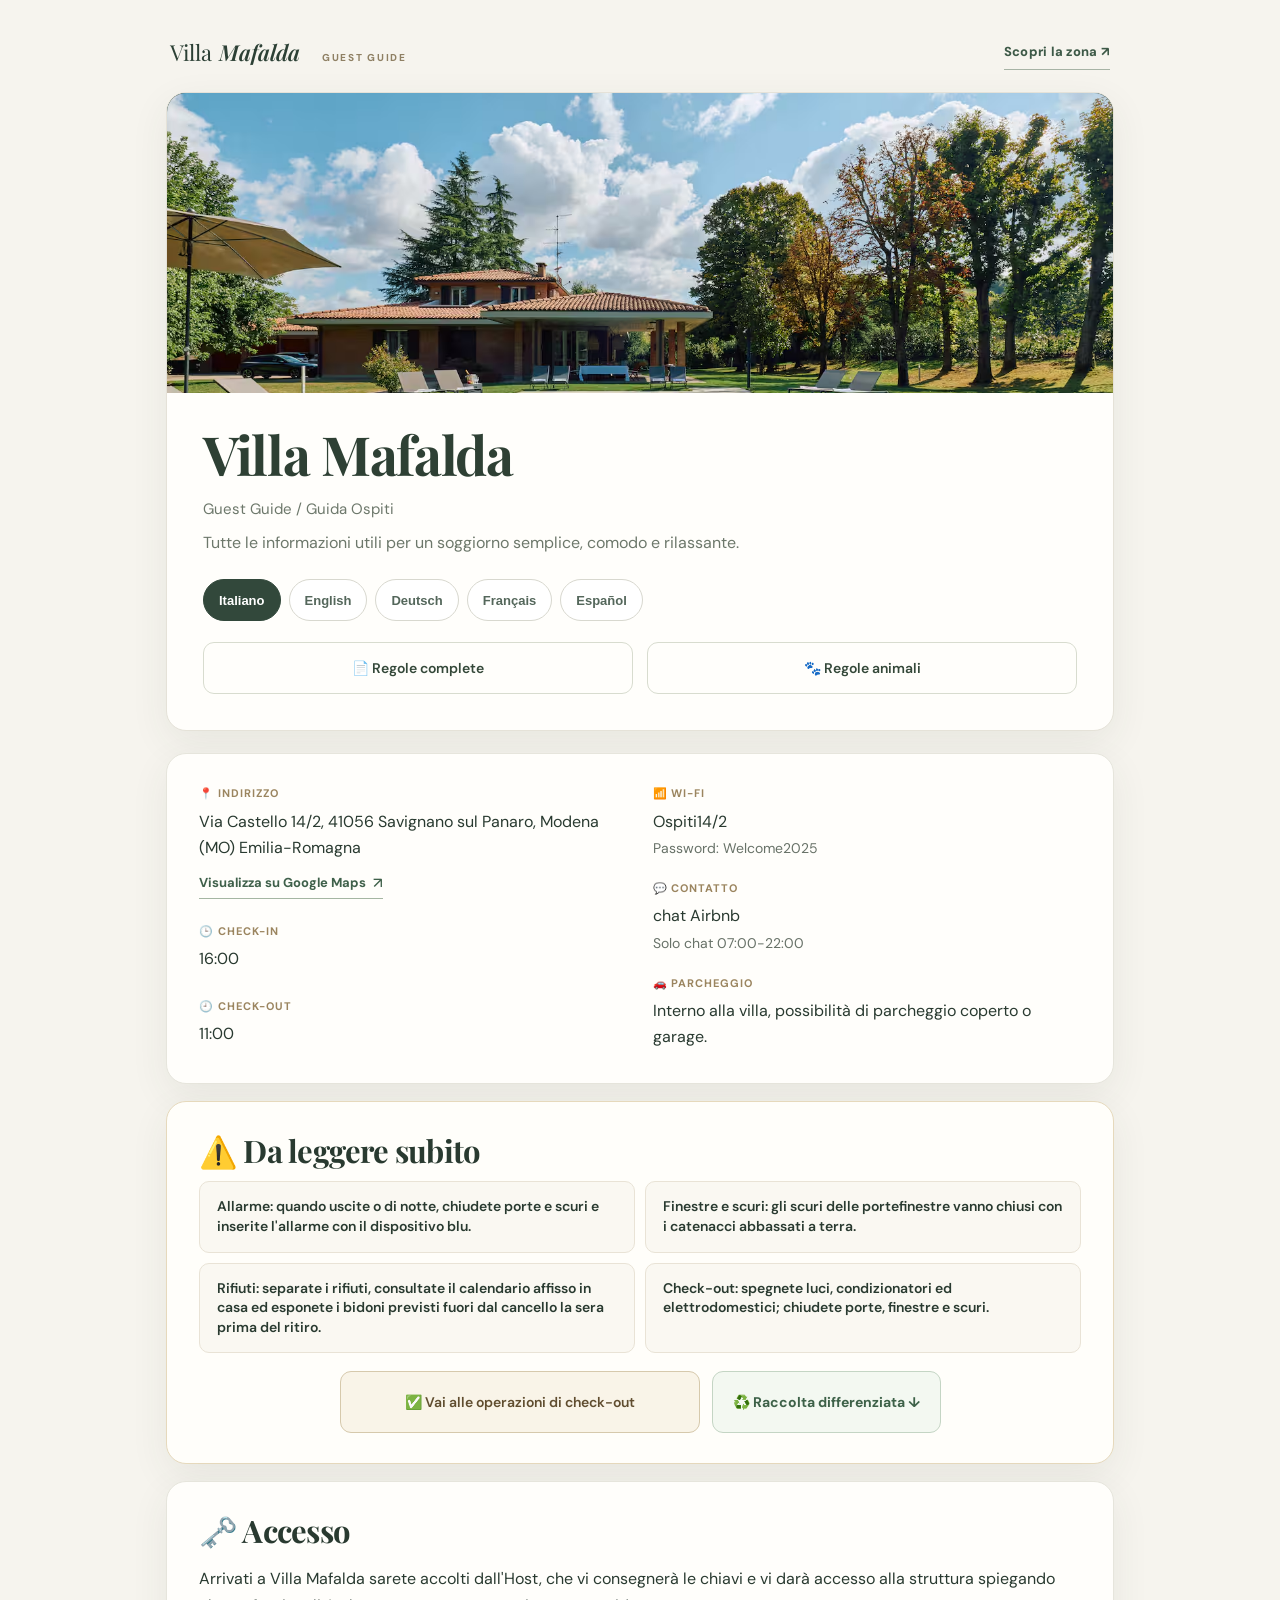
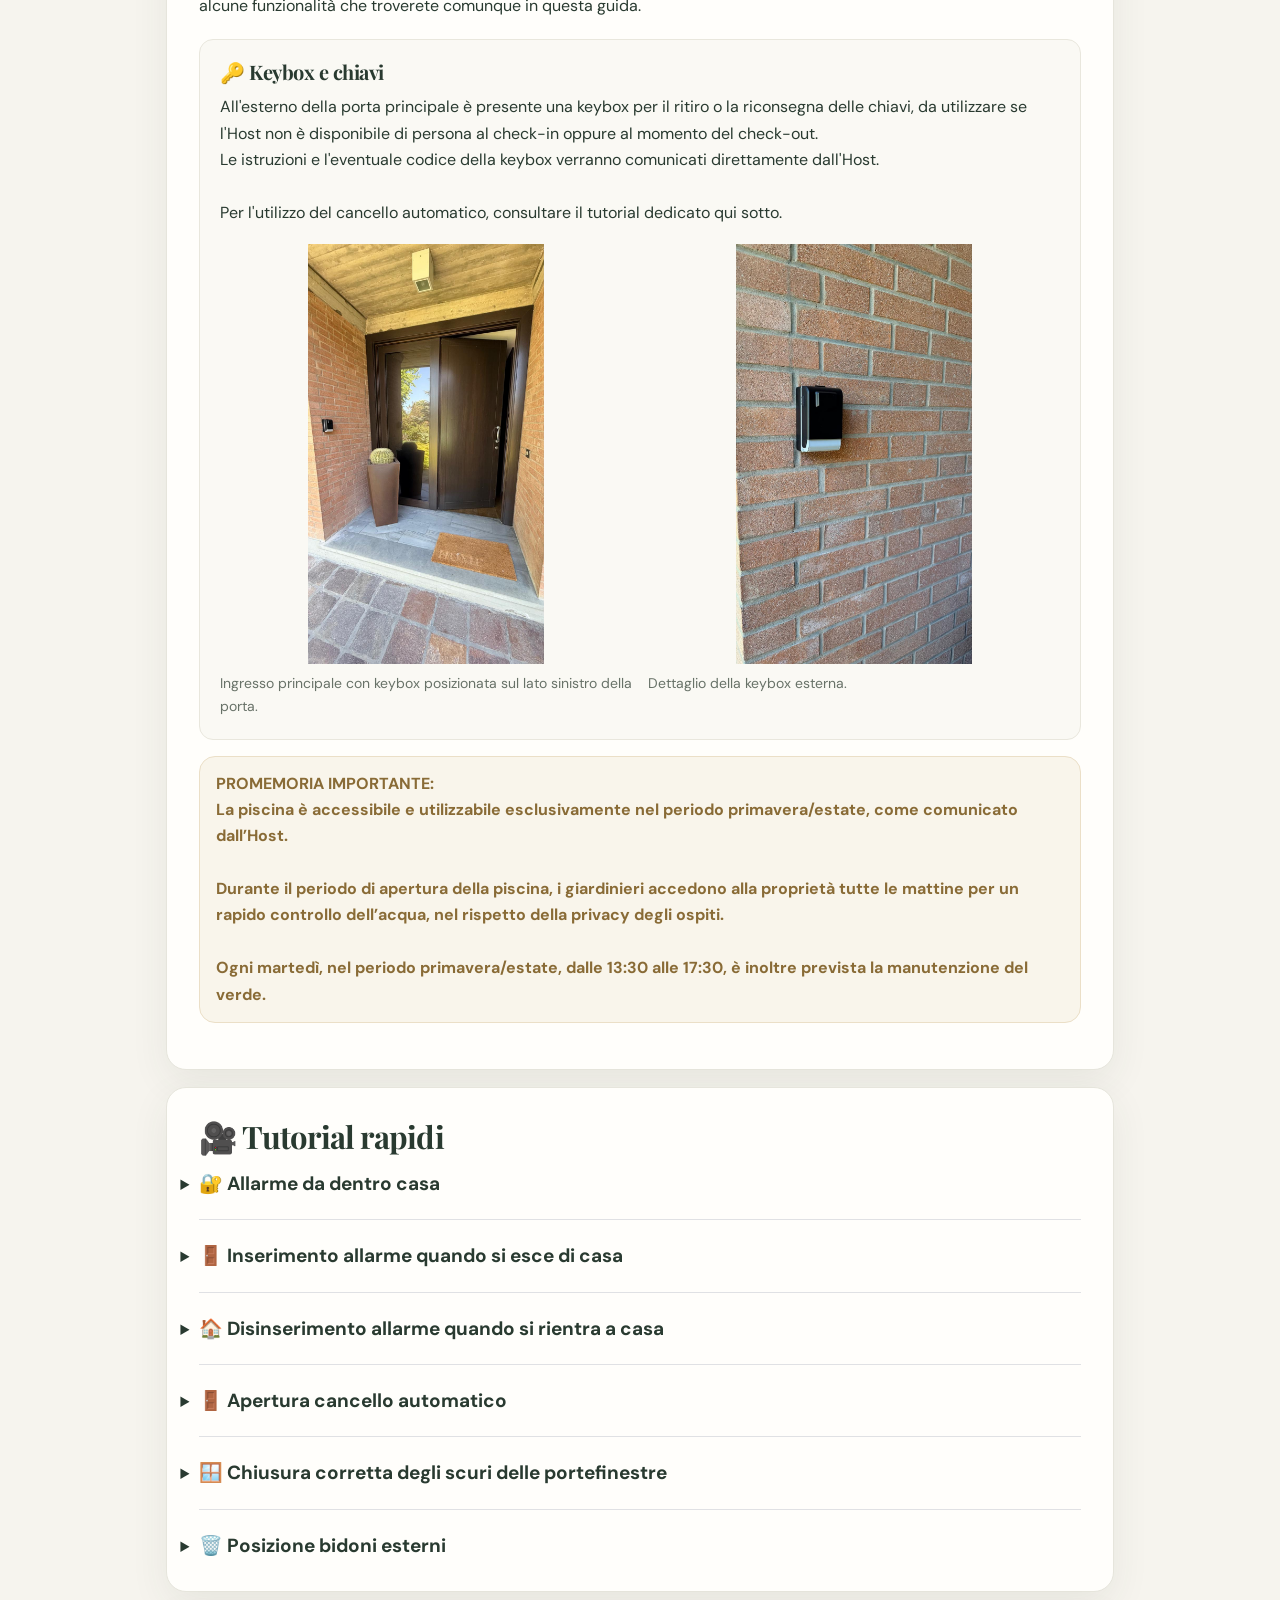
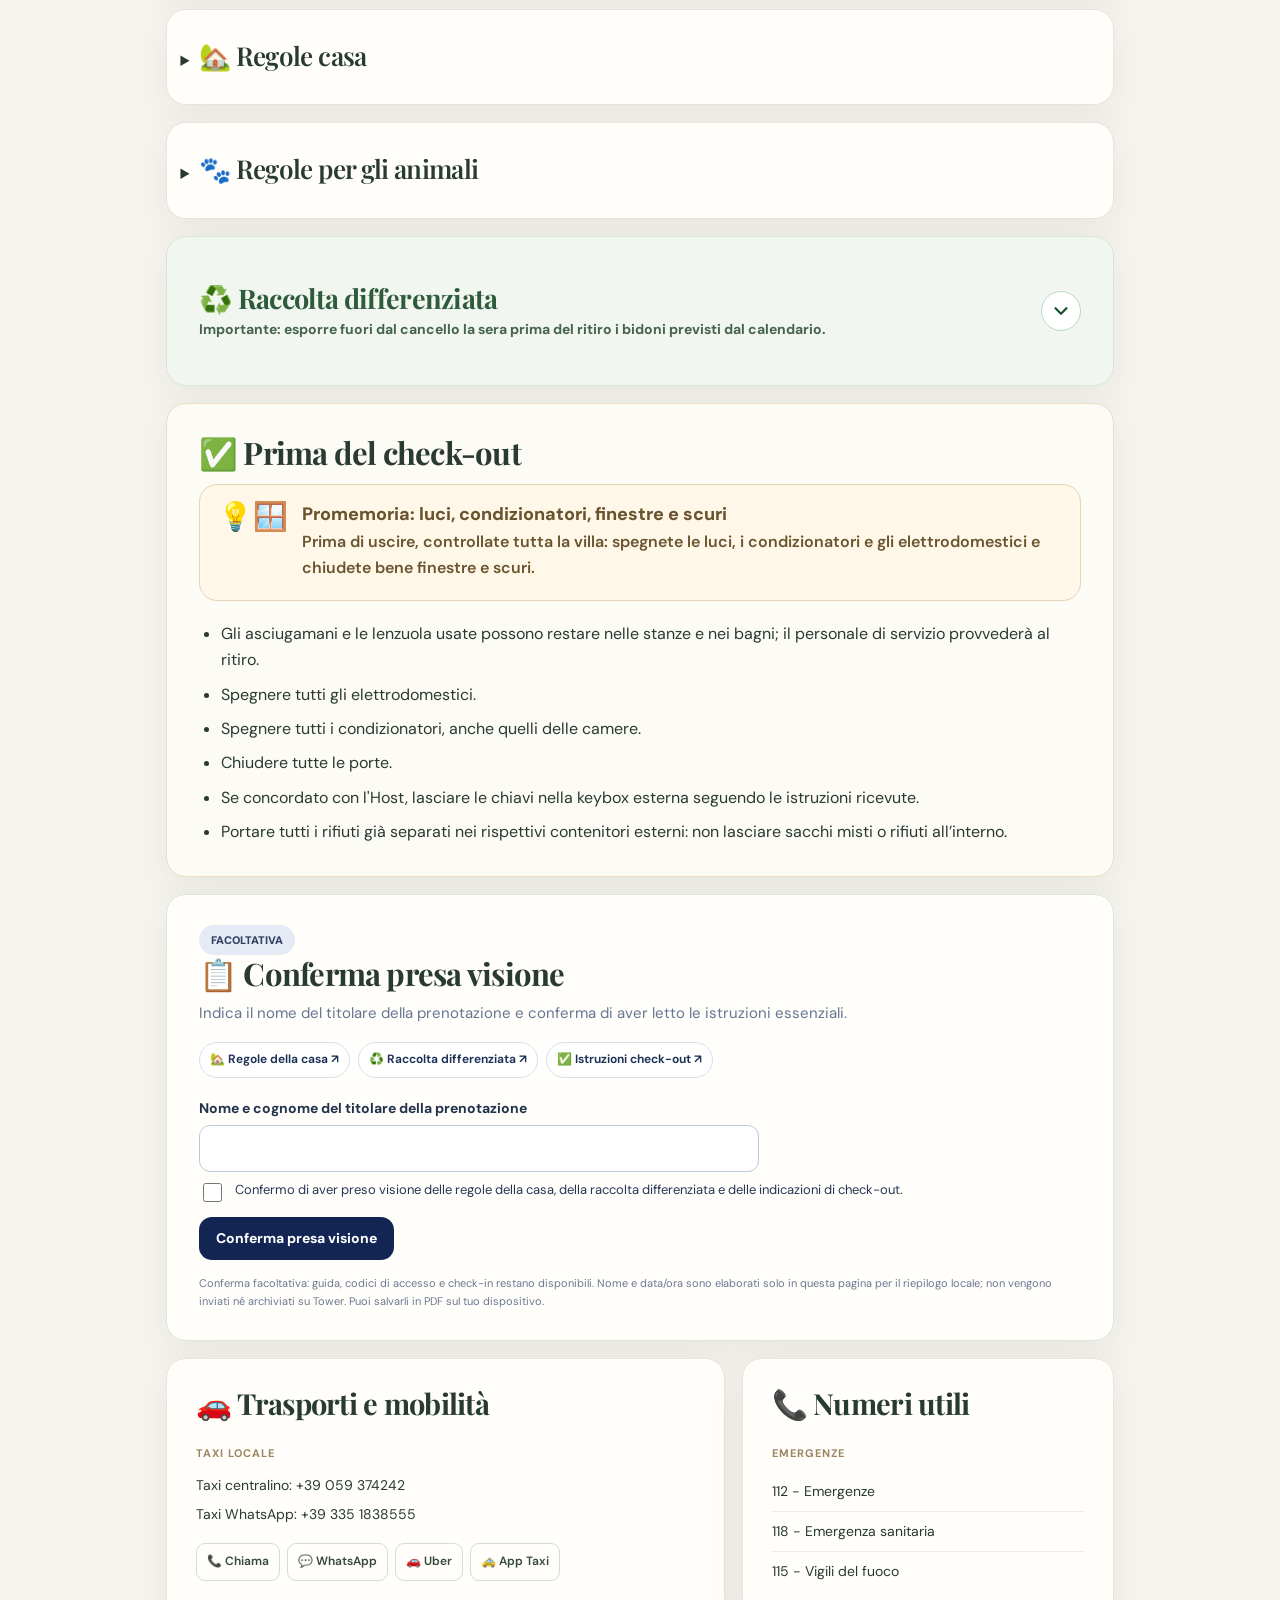
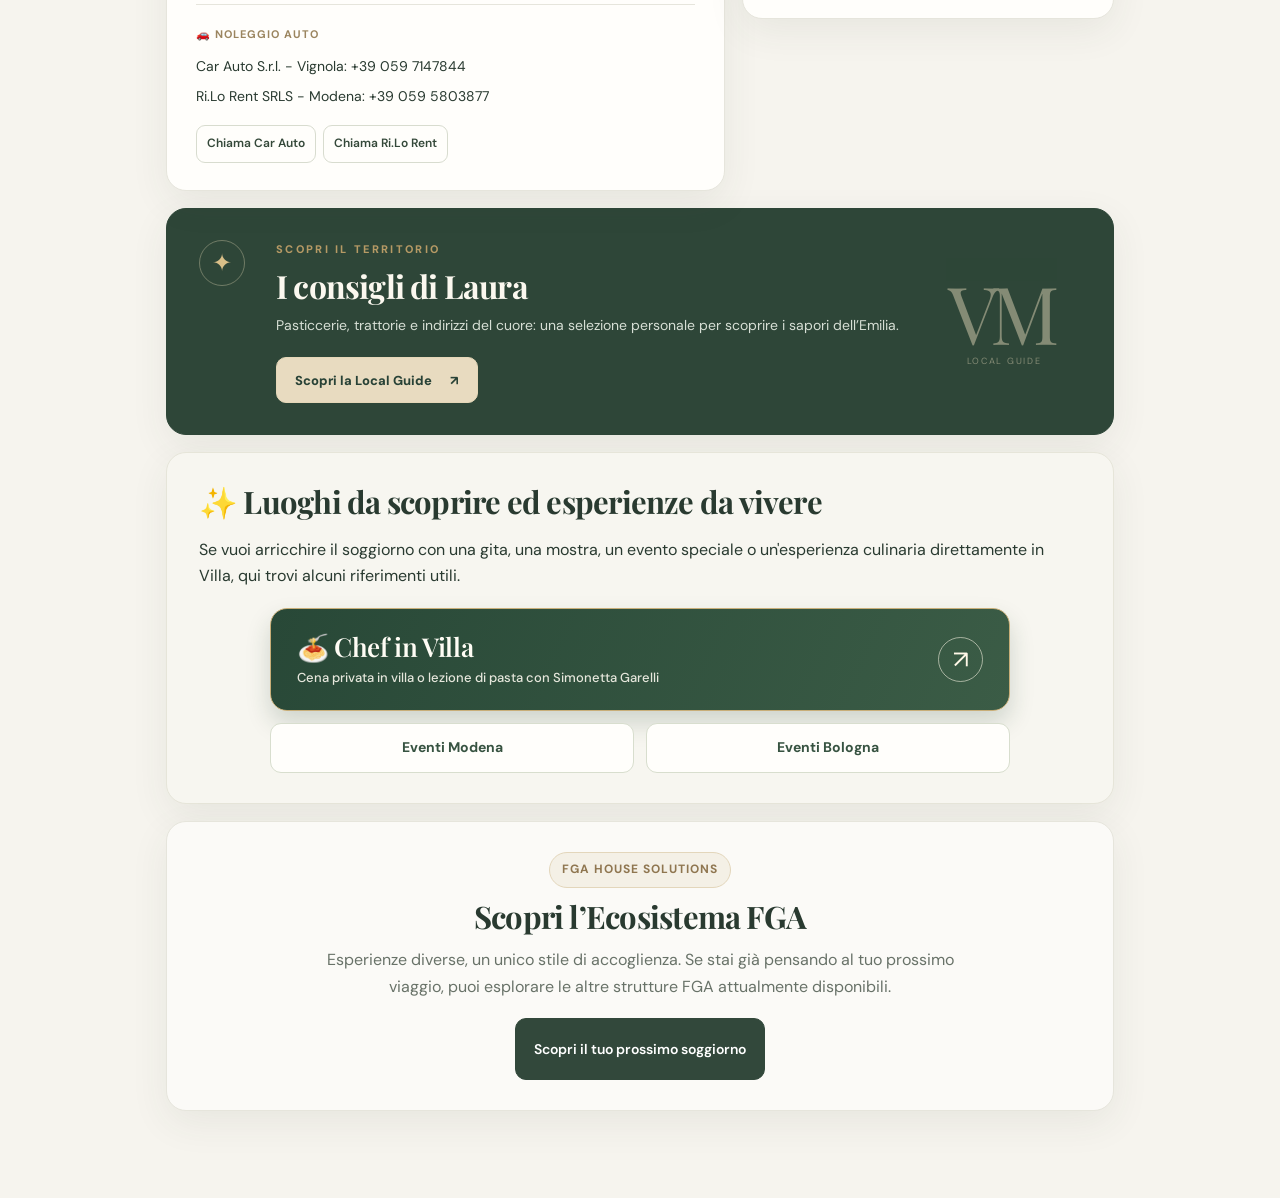
==== commit acd2fdea: "Corregge link JS Simonetta e rende evidenti le esperienze nella guida" ====
--- a/index.html
+++ b/index.html
@@ -819,6 +819,37 @@
 .rules-pdf-link{display:inline-flex;gap:8px;align-items:center;margin-top:18px;padding:9px 0;border-bottom:1px solid #b9b39f;color:#3a5341;text-decoration:none;font-size:13px;font-weight:750}
 .rules-pdf-link:hover{color:#223a2b;border-color:#223a2b}
 
+
+/* Chef in Villa · invito principale alle esperienze di Simonetta */
+.discover-more-actions{display:grid;grid-template-columns:repeat(2,minmax(0,1fr));gap:12px;max-width:740px;margin:0 auto}
+.discover-more-actions #chef-experience-btn{
+  grid-column:1 / -1;display:flex;align-items:center;justify-content:space-between;gap:18px;
+  min-height:102px;padding:22px 26px;text-align:left;
+  background:linear-gradient(115deg,#284837 0%,#3b5c46 100%);
+  color:#fffdf5;border:1.5px solid #c8ae78;border-radius:17px;
+  box-shadow:0 12px 25px rgba(29,61,41,.18);
+  text-decoration:none;transition:transform .2s ease,box-shadow .2s ease,background .2s ease;
+}
+.discover-more-actions #chef-experience-btn .chef-cta-copy{display:flex;flex-direction:column;gap:5px;min-width:0}
+.discover-more-actions #chef-experience-btn strong{font:600 clamp(20px,2.4vw,26px)/1.25 'Playfair Display',Georgia,serif;letter-spacing:-.015em;color:#fffdf5}
+.discover-more-actions #chef-experience-btn small{font:500 13px/1.5 'DM Sans',sans-serif;color:#e6e7dc;letter-spacing:0}
+.discover-more-actions #chef-experience-btn::after{
+  content:"↗";display:grid;place-items:center;flex:0 0 43px;width:43px;height:43px;
+  border:1px solid rgba(255,250,233,.55);border-radius:50%;
+  font:400 25px/1 'DM Sans',sans-serif;color:#fff8e8;
+}
+.discover-more-actions #chef-experience-btn:hover{transform:translateY(-2px);background:linear-gradient(115deg,#213c2d,#30513b);box-shadow:0 16px 27px rgba(29,61,41,.22)}
+.discover-more-actions #chef-experience-btn:focus-visible{outline:3px solid #d4b575;outline-offset:4px}
+.discover-more-actions .action-btn:not(#chef-experience-btn){
+  background:#fffefb;color:#375341;border:1px solid #d8dece;min-height:50px;border-radius:11px;font-weight:700
+}
+.discover-more-actions .action-btn:not(#chef-experience-btn):hover{background:#f0f3ea}
+@media(max-width:600px){
+ .discover-more-actions{grid-template-columns:1fr}
+ .discover-more-actions #chef-experience-btn{grid-column:1;padding:19px;min-height:115px}
+ .discover-more-actions #chef-experience-btn::after{flex-basis:36px;width:36px;height:36px;font-size:22px}
+ .discover-more-actions .action-btn:not(#chef-experience-btn){width:100%}
+}
 </style>
 </head>
 <body>
@@ -1135,7 +1166,7 @@
       <h2 id="discover-more-title"></h2>
       <p class="discover-more-text" id="discover-more-text"></p>
       <div class="discover-more-actions">
-        <a class="action-btn" id="chef-experience-btn" href="https://villa-mafalda-guide.fgahousesolutions.workers.dev/chef-experience.html"></a>
+        <a class="action-btn" id="chef-experience-btn" href="https://simonetta.fgahousesolutions.it" target="_blank" rel="noopener noreferrer"></a>
         <a class="action-btn" id="discover-modena-btn" href="https://www.visitmodena.it/it/eventi" target="_blank" rel="noopener noreferrer"></a>
         <a class="action-btn" id="discover-bologna-btn" href="https://www.bolognawelcome.com/it/eventi" target="_blank" rel="noopener noreferrer"></a>
       </div>
@@ -2233,12 +2264,26 @@
       const hasDiscoverMoreContent = hasContentValue(t.discoverMoreTitle) || hasContentValue(t.discoverMoreText);
       setTextOrClear("discover-more-title", hasDiscoverMoreContent ? t.discoverMoreTitle : "");
       setTextOrClear("discover-more-text", t.discoverMoreText);
-      setText("chef-experience-btn", t.chefExperienceBtn);
+      const chefBtn = document.getElementById("chef-experience-btn");
+      if (chefBtn) {
+        const chefCopy = document.createElement("span");
+        chefCopy.className = "chef-cta-copy";
+        const chefHeading = document.createElement("strong");
+        chefHeading.textContent = t.chefExperienceBtn;
+        const chefSub = document.createElement("small");
+        chefSub.textContent = ({
+          it: "Cena privata in villa o lezione di pasta con Simonetta Garelli",
+          en: "Private villa dining or a pasta class with Simonetta Garelli",
+          de: "Privates Dinner in der Villa oder Pasta-Kurs mit Simonetta Garelli",
+          fr: "Dîner privé à la villa ou cours de pâtes avec Simonetta Garelli",
+          es: "Cena privada en la villa o clase de pasta con Simonetta Garelli"
+        })[lang];
+        chefCopy.append(chefHeading, chefSub);
+        chefBtn.replaceChildren(chefCopy);
+      }
       setText("discover-modena-btn", t.discoverModenaBtn);
       setText("discover-bologna-btn", t.discoverBolognaBtn);
-      setButtonVisibility("chef-experience-btn", "https://villa-mafalda-guide.fgahousesolutions.workers.dev/chef-experience.html");
-      // Open in the same tab to avoid popup restrictions in HTML previews.
-      document.getElementById("chef-experience-btn").removeAttribute("target");
+      setButtonVisibility("chef-experience-btn", "https://simonetta.fgahousesolutions.it");
       setButtonVisibility("discover-modena-btn", "https://www.visitmodena.it/it/eventi");
       setButtonVisibility("discover-bologna-btn", "https://www.bolognawelcome.com/it/eventi");
       setHidden("discover-more-card", !hasDiscoverMoreContent);
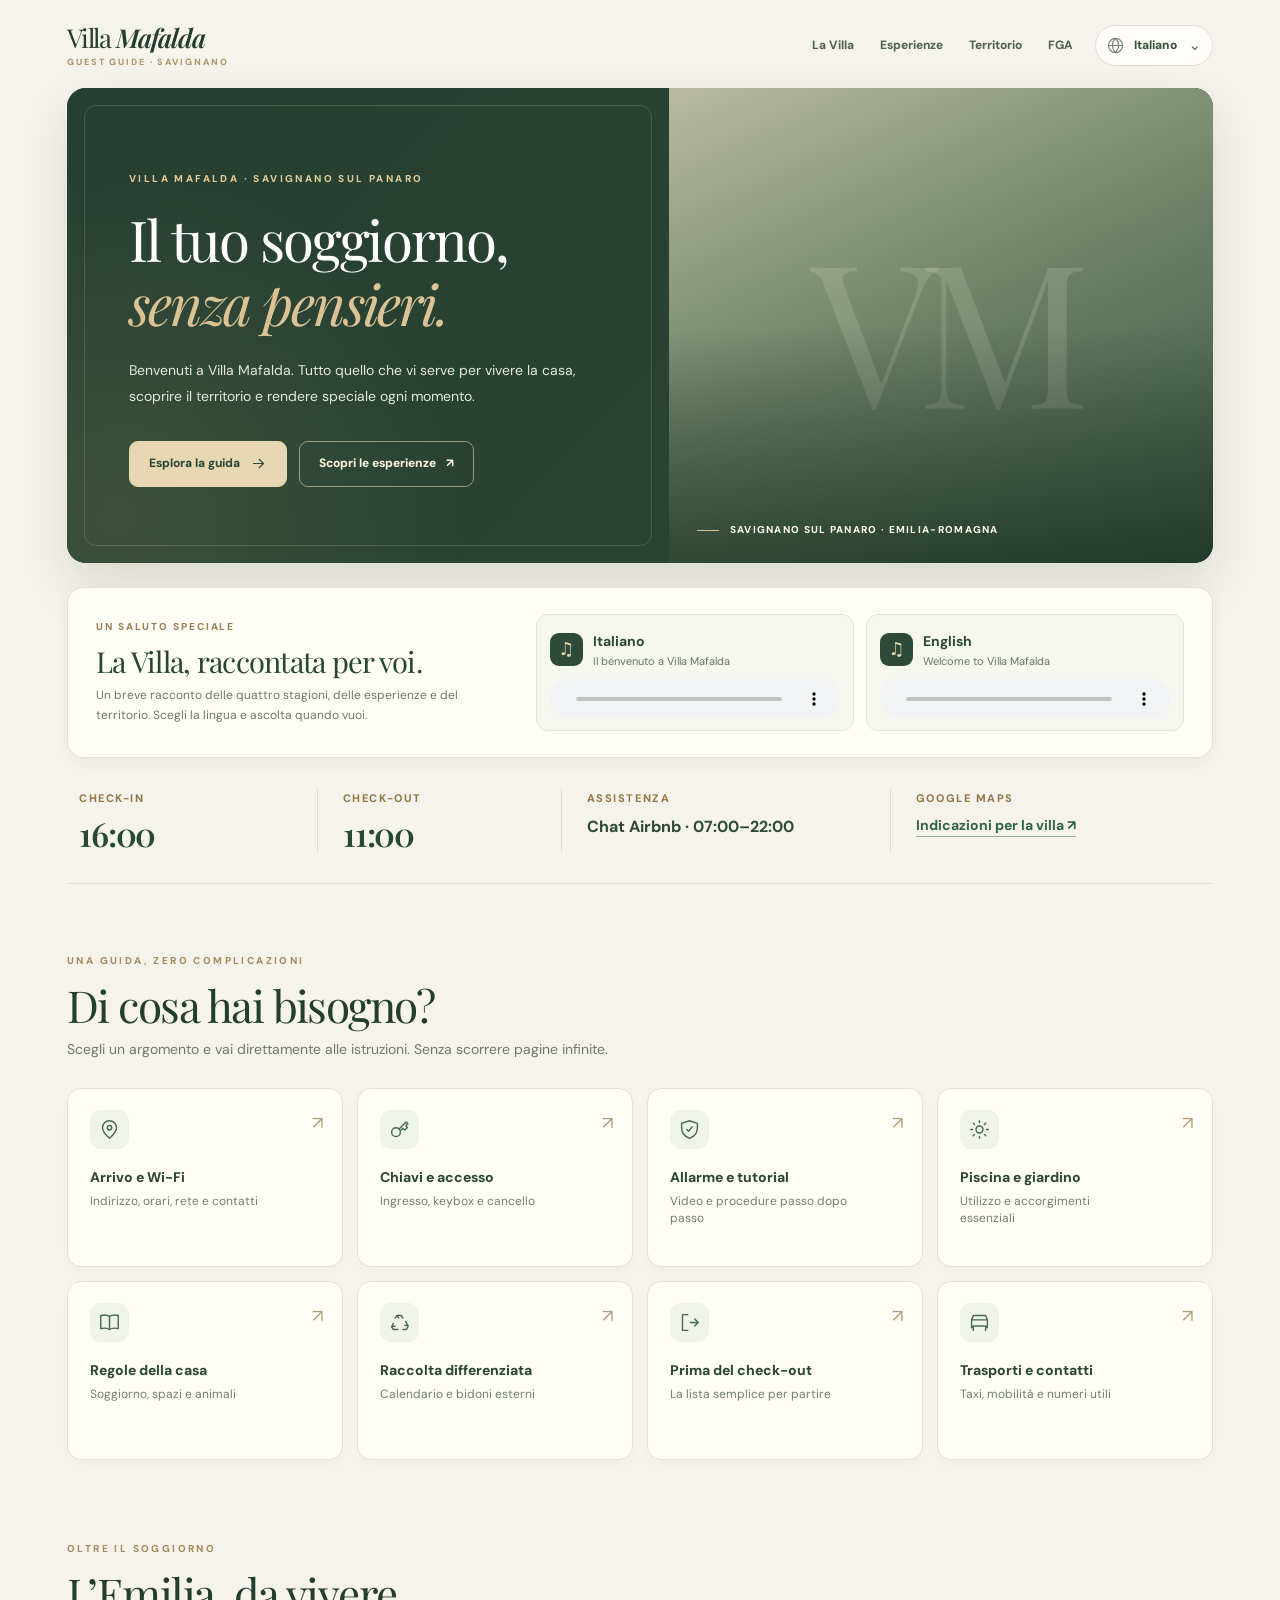
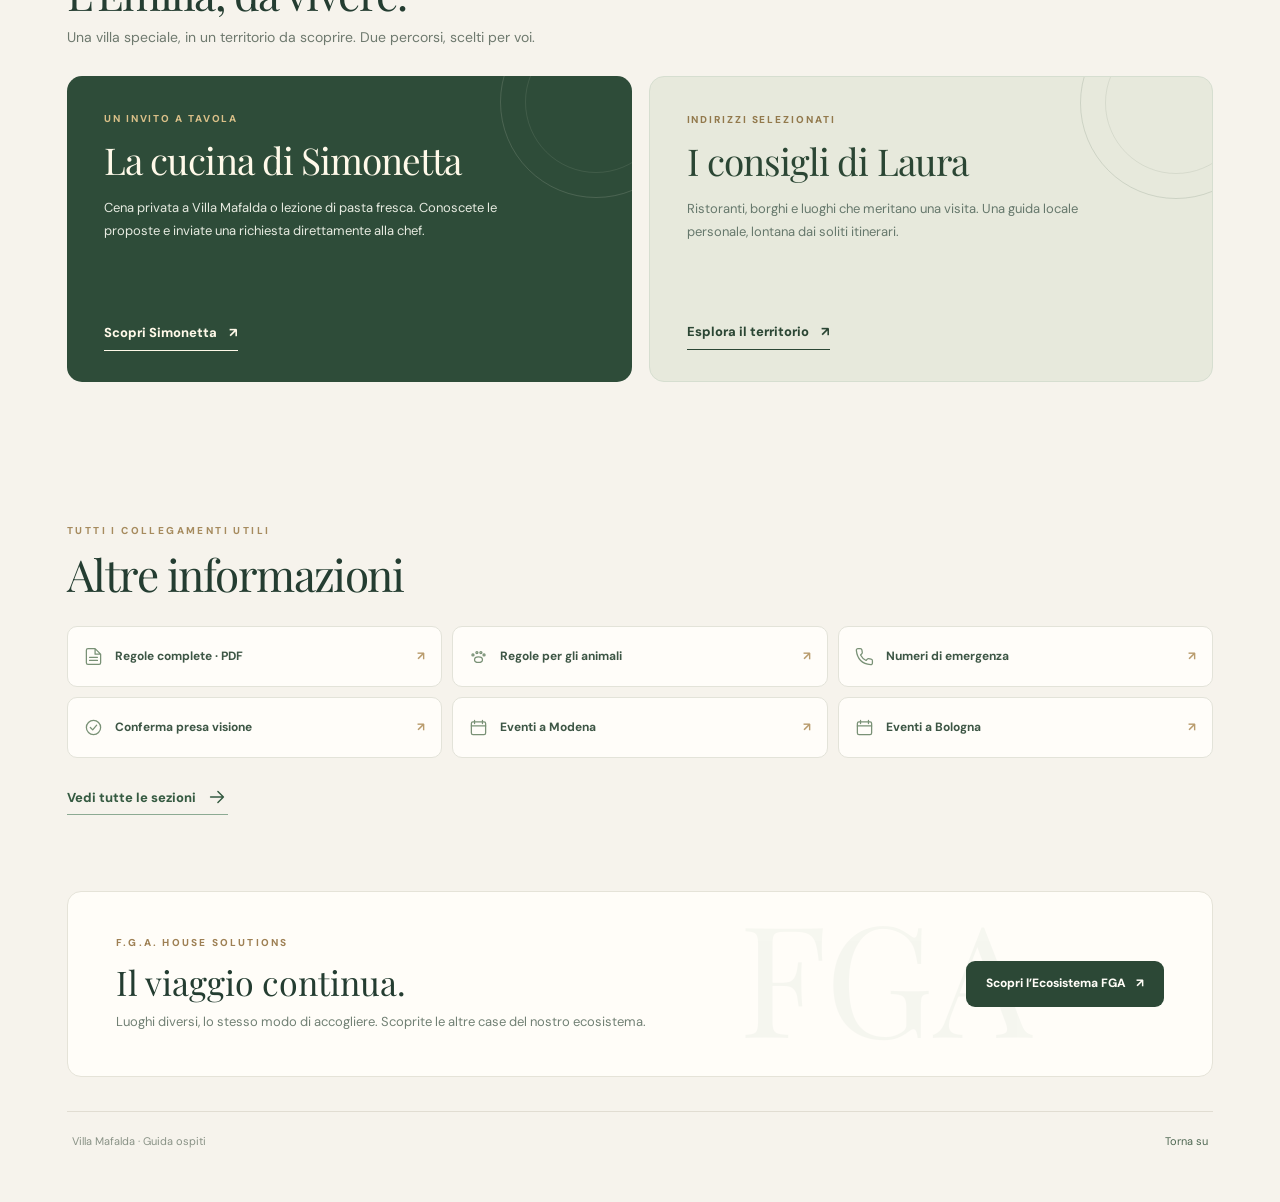
==== commit e35affd3: "Sync Villa Mafalda Home 3.0 and welcome audio from live Cloudflare" ====
--- a/index.html
+++ b/index.html
@@ -1,2438 +1,130 @@
 <!DOCTYPE html>
-<html lang="it">
-<head>
-  <meta charset="UTF-8">
-  <meta name="viewport" content="width=device-width, initial-scale=1.0">
-  <title>Guest Guide</title>
-  <style>
-@import url('https://fonts.googleapis.com/css2?family=DM+Sans:wght@400;500;600;700;800&family=Playfair+Display:wght@400;500;600;700&display=swap');
-    :root {
-      --bg: #eef0f4;
-      --card: #f7f7f8;
-      --text: #18213c;
-      --muted: #6b7890;
-      --border: #273454;
-      --primary: #0f1b3d;
-      --primary-hover: #162754;
-      --shadow: 0 8px 24px rgba(15, 27, 61, 0.08);
-      --radius-xl: 26px;
-      --radius-lg: 20px;
-    }
+<html lang="it"><head><meta charset="utf-8"><meta name="viewport" content="width=device-width, initial-scale=1"><meta name="robots" content="noindex,nofollow"><meta name="theme-color" content="#233c30"><title>Villa Mafalda · La tua Home</title>
+<style>
+@import url('https://fonts.googleapis.com/css2?family=DM+Sans:wght@400;500;600;700;800&family=Playfair+Display:ital,wght@0,400;0,500;0,600;1,400;1,500&display=swap');
+:root{--paper:#f6f3ec;--white:#fffdf8;--forest:#243d31;--forest2:#355744;--ink:#273a30;--muted:#6e796e;--gold:#c9ac76;--line:#e5e0d5;--shadow:0 12px 44px rgba(25,54,37,.07)}
+*{box-sizing:border-box}html{scroll-behavior:smooth}body{margin:0;background:var(--paper);color:var(--ink);font:15px/1.65 'DM Sans',system-ui,sans-serif}a{color:inherit}button,select{font:inherit}.ico{height:22px;width:22px;stroke:currentColor;stroke-width:1.6;stroke-linecap:round;stroke-linejoin:round;fill:none;flex-shrink:0}
+.page{max-width:1200px;margin:auto;padding:0 27px 42px}
+.topbar{display:flex;align-items:center;justify-content:space-between;gap:22px;padding:24px 0 21px}
+.wordmark{font:400 26px/1.05 'Playfair Display',Georgia,serif;text-decoration:none;white-space:nowrap;color:var(--forest);letter-spacing:-.045em}.wordmark em{font-weight:600}.wordmark small{display:block;margin-top:7px;font:800 9px/1 'DM Sans',sans-serif;letter-spacing:.21em;color:#ad9469}
+.toplinks{display:flex;align-items:center;gap:26px;margin-left:auto}.toplinks a{text-decoration:none;font-size:12px;font-weight:750;color:#4e6153;transition:color .2s}.toplinks a:hover{color:#ae854a}
+.locale{display:flex;align-items:center;gap:7px;background:#fffdf9;padding:7px 11px;border:1px solid #dfded5;border-radius:40px}.locale .ico{height:17px;width:17px;color:#758174}.locale select{max-width:110px;appearance:none;border:0;outline:0;background:transparent;color:#35503b;font-weight:800;font-size:12px;padding:2px 17px 2px 3px;cursor:pointer}.locale::after{content:'⌄';font-size:15px;color:#597059;margin-left:-20px;pointer-events:none}
+.hero{display:grid;grid-template-columns:1.05fr .95fr;min-height:475px;overflow:hidden;border-radius:19px;background:var(--forest);box-shadow:0 21px 50px rgba(22,49,28,.13)}
+.hero-copy{position:relative;z-index:1;display:flex;flex-direction:column;justify-content:center;padding:61px 62px 55px;color:white;background:radial-gradient(circle at 8% 90%,rgba(174,160,114,.16),transparent 50%),linear-gradient(135deg,#263f32,#294334)}
+.hero-copy:before{content:'';position:absolute;inset:17px;border:1px solid rgba(231,217,183,.18);border-radius:12px;pointer-events:none}
+.hero-kicker{font-size:10px;letter-spacing:.24em;color:#e2cb98;font-weight:800;margin:0 0 20px}.hero h1{font:400 clamp(43px,4.4vw,62px)/1.13 'Playfair Display',Georgia,serif;letter-spacing:-.038em;margin:0 0 22px}.hero h1 em{display:block;color:#dbc395;font-weight:400}.hero-description{font-size:14px;line-height:1.9;color:#e2e9df;max-width:450px;margin:0}
+.hero-actions{display:flex;flex-wrap:wrap;gap:12px;margin-top:31px}.btn{min-height:46px;padding:12px 19px;display:inline-flex;align-items:center;justify-content:center;gap:10px;border-radius:9px;font-weight:800;font-size:12px;text-decoration:none;transition:background .18s,transform .18s,border-color .18s}.btn:hover{transform:translateY(-1px)}.btn.cream{background:#e8d7b3;color:#2c4637;border:1px solid #e8d7b3}.btn.cream:hover{background:#f8eace}.btn.ghost{color:#fff5de;border:1px solid rgba(244,225,190,.55)}.btn.ghost:hover{background:rgba(255,255,255,.1)}.btn .ico{width:17px;height:17px}
+.hero-art{position:relative;background:linear-gradient(155deg,#bcbda4,#6d8266 50%,#385645);overflow:hidden}.hero-art img{width:100%;height:100%;object-fit:cover;display:block;position:absolute;inset:0}.hero-art:after{content:'';position:absolute;inset:0;background:linear-gradient(180deg,rgba(23,44,31,.02) 50%,rgba(17,38,27,.58))}.hero-stamp{position:absolute;z-index:2;bottom:25px;left:28px;right:28px;display:flex;align-items:center;gap:11px;color:#fff9e9;font-size:10px;font-weight:800;letter-spacing:.13em}.hero-stamp:before{content:'';width:22px;height:1px;background:#d9bf8e}.hero-art-fallback{position:absolute;inset:0;display:grid;place-items:center;color:rgba(255,250,231,.15);font:normal 200px 'Playfair Display',Georgia,serif;letter-spacing:-.1em}
+.factline{display:grid;grid-template-columns:1fr 1fr 1.35fr 1.3fr;gap:0;padding:28px 6px;border-bottom:1px solid #deddd2}.fact{display:flex;flex-direction:column;gap:3px;padding:0 25px;border-left:1px solid #dddacf}.fact:first-child{border-left:0;padding-left:6px}.fact small{color:#987c4b;font-size:10px;font-weight:800;letter-spacing:.16em}.fact strong{font-size:14px;font-weight:750}.fact a{font-size:13px;color:#32654d;text-decoration:none;border-bottom:1px solid #9dad9c;align-self:start}.fact a:hover{color:#173b29}
+.section{padding-top:69px}.section-label{font-size:10px;letter-spacing:.24em;color:#a68b5e;font-weight:800;margin:0 0 9px}.section h2{font:400 clamp(32px,4vw,44px)/1.16 'Playfair Display',Georgia,serif;letter-spacing:-.035em;margin:0 0 8px;color:var(--forest)}.section-lede{font-size:14px;color:var(--muted);margin:0 0 27px;max-width:610px}
+.quick-grid{display:grid;grid-template-columns:repeat(4,minmax(0,1fr));gap:14px}.quick-card{display:flex;flex-direction:column;align-items:flex-start;min-height:179px;padding:21px 22px 17px;background:var(--white);border:1px solid var(--line);border-radius:14px;box-shadow:0 6px 16px rgba(38,59,37,.025);text-decoration:none;transition:transform .18s,border .18s,box-shadow .18s;position:relative}.quick-card:hover{transform:translateY(-3px);border-color:#b8c2af;box-shadow:0 14px 27px rgba(38,59,37,.085)}.quick-card:focus-visible,.resource-link:focus-visible,a:focus-visible{outline:3px solid #b99c62;outline-offset:3px}.quick-icon{display:grid;place-items:center;width:39px;height:39px;border-radius:11px;background:#f0f3ec;color:#456a4d;margin-bottom:20px}.quick-icon .ico{width:21px;height:21px}.quick-copy strong{display:block;font-size:14px;font-weight:800;color:#2d4735;line-height:1.25;margin-bottom:6px}.quick-copy small{font-size:12px;color:#718071;line-height:1.48;display:block;max-width:185px}.quick-arrow{position:absolute;right:19px;top:20px;color:#b49e7a;font-size:18px}
+.discover{padding-top:81px}.feature-grid{display:grid;grid-template-columns:1fr 1fr;gap:17px}.feature{min-height:306px;border-radius:15px;padding:35px 37px 31px;position:relative;overflow:hidden;display:flex;flex-direction:column;align-items:flex-start}.feature:after{content:'';position:absolute;width:190px;height:190px;border:1px solid currentColor;opacity:.14;border-radius:50%;right:-60px;top:-70px;pointer-events:none}.feature:before{content:'';position:absolute;width:140px;height:140px;border:1px solid currentColor;opacity:.09;border-radius:50%;right:-35px;top:-45px;pointer-events:none}.chef-feature{background:#2e4c39;color:#fff9e9}.laura-feature{background:#e7e9dc;color:#2b4634;border:1px solid #d6ded0}.feature-kicker{font-size:10px;font-weight:800;letter-spacing:.19em;color:#d9bf88;margin:0 0 11px}.laura-feature .feature-kicker{color:#92794c}.feature h3{font:400 clamp(27px,3.1vw,37px)/1.2 'Playfair Display',Georgia,serif;margin:0 0 13px;letter-spacing:-.025em}.feature p:not(.feature-kicker){font-size:13px;max-width:420px;line-height:1.8;margin:0 0 25px;color:#e7ebe1;flex:1}.laura-feature p:not(.feature-kicker){color:#66786c}.feature a{display:inline-flex;gap:12px;align-items:center;font-size:13px;font-weight:800;text-decoration:none;border-bottom:1px solid currentColor;padding:0 0 6px}.feature a:hover{opacity:.76}
+.resources{margin-top:72px}.resource-grid{display:grid;grid-template-columns:repeat(3,1fr);gap:10px}.resource-link{min-height:61px;display:flex;align-items:center;gap:12px;padding:13px 16px;background:#fffdf9;border:1px solid #e3e3d9;border-radius:10px;text-decoration:none;font-size:12px;font-weight:700;color:#3d5645;transition:border-color .2s,background .2s}.resource-link:hover{background:#f4f7ee;border-color:#b4c0ad}.resource-link .ico{height:19px;width:19px;color:#799176}.resource-link span:nth-of-type(1){flex:1}.resource-link span:last-child{color:#b99c6e}.full-guide{display:inline-flex;align-items:center;gap:10px;margin-top:22px;padding:6px 0;border-bottom:1px solid #8caa93;text-decoration:none;font-size:13px;font-weight:800;color:#355a41}
+.fga{margin-top:76px;display:flex;align-items:center;justify-content:space-between;gap:32px;padding:43px 48px;border-radius:14px;background:#fffdf8;border:1px solid #e5e3d8;position:relative;overflow:hidden}.fga:after{content:'FGA';position:absolute;right:180px;top:-22px;font:400 155px 'Playfair Display',Georgia,serif;color:#3b6d4a;opacity:.045;pointer-events:none}.fga-kicker{font-size:10px;font-weight:800;letter-spacing:.22em;color:#9e8054;margin:0 0 11px}.fga h2{font:400 34px/1.14 'Playfair Display',Georgia,serif;color:var(--forest);margin:0 0 10px}.fga p:not(.fga-kicker){font-size:13px;color:#718074;margin:0;max-width:550px}.fga a{white-space:nowrap;display:inline-flex;gap:10px;align-items:center;justify-content:center;padding:13px 20px;border-radius:9px;background:#2c4836;color:#fffdf7;font-size:12px;font-weight:800;text-decoration:none;z-index:1}.fga a:hover{background:#1e3528}
+.footer{display:flex;justify-content:space-between;align-items:center;gap:15px;margin-top:34px;padding:20px 5px 10px;border-top:1px solid #e1ddd2;color:#899286;font-size:11px}.footer a{text-decoration:none;color:#4e6752}.footer a:hover{text-decoration:underline}
+@media(max-width:1050px){.toplinks{gap:15px}.hero-copy{padding:52px 42px}.quick-grid{grid-template-columns:repeat(2,1fr)}.quick-card{min-height:155px}.fact{padding:0 16px}}
+@media(max-width:730px){.page{padding:0 14px 30px}.topbar{padding:18px 4px 17px;gap:12px}.wordmark{font-size:23px}.toplinks{display:none}.locale{padding:6px 8px}.locale select{font-size:11px;max-width:98px}.hero{grid-template-columns:1fr;min-height:unset;border-radius:14px}.hero-copy{padding:39px 25px 35px;min-height:365px;order:2}.hero-copy:before{inset:10px}.hero-kicker{font-size:9px;margin-bottom:17px}.hero h1{font-size:clamp(40px,9vw,54px);margin-bottom:17px}.hero-description{font-size:13px}.hero-actions{gap:9px;margin-top:23px}.btn{min-height:45px;padding:10px 13px;font-size:11px}.hero-art{min-height:205px;order:1}.hero-art-fallback{font-size:126px}.hero-stamp{bottom:17px;left:18px;font-size:9px}.factline{grid-template-columns:1fr 1fr;padding:21px 0;row-gap:18px}.fact{padding:0 14px}.fact:nth-child(3){border-left:0;padding-left:6px}.fact small{font-size:9px}.fact strong{font-size:12px}.fact a{font-size:12px}.section{padding-top:53px}.section h2{font-size:35px}.section-lede{font-size:13px;margin-bottom:21px}.quick-grid{gap:10px}.quick-card{padding:17px 14px 15px;min-height:157px;border-radius:12px}.quick-icon{width:34px;height:34px;margin-bottom:15px}.quick-copy strong{font-size:13px}.quick-copy small{font-size:11px}.quick-arrow{right:12px;top:17px;font-size:16px}.discover{padding-top:55px}.feature-grid{grid-template-columns:1fr;gap:12px}.feature{min-height:260px;padding:28px 24px}.feature h3{font-size:31px}.resources{margin-top:54px}.resource-grid{grid-template-columns:1fr 1fr;gap:9px}.resource-link{padding:12px;gap:8px;min-height:68px;font-size:11px}.resource-link .ico{height:17px;width:17px}.fga{margin-top:56px;flex-direction:column;align-items:flex-start;padding:30px 26px;gap:18px}.fga h2{font-size:32px}.fga a{width:100%;font-size:12px}.fga:after{right:0}.footer{font-size:10px;flex-wrap:wrap}}
+@media(max-width:370px){.quick-grid{grid-template-columns:1fr}.quick-card{min-height:100px;display:grid;grid-template-columns:36px 1fr;column-gap:11px;align-items:center}.quick-icon{margin:0;grid-row:1}.quick-copy{grid-column:2}.resource-grid{grid-template-columns:1fr}}
+@media(prefers-reduced-motion:reduce){html{scroll-behavior:auto}*,*:before,*:after{transition:none!important}}
 
-    * {
-      box-sizing: border-box;
-    }
-
-    html {
-      scroll-behavior: smooth;
-    }
-
-    body {
-      margin: 0;
-      font-family: -apple-system, BlinkMacSystemFont, "Segoe UI", Roboto, Helvetica, Arial, sans-serif;
-      background: var(--bg);
-      color: var(--text);
-      line-height: 1.55;
-    }
-
-    .wrap {
-      max-width: 1100px;
-      margin: 0 auto;
-      padding: 22px;
-    }
-
-    .hero {
-      background: var(--card);
-      border-radius: var(--radius-xl);
-      overflow: hidden;
-      box-shadow: var(--shadow);
-      margin-bottom: 22px;
-    }
-
-    .hero img {
-      width: 100%;
-      height: 320px;
-      object-fit: cover;
-      display: block;
-    }
-
-    .hero-content {
-      padding: 28px;
-    }
-
-    h1 {
-      margin: 0 0 10px;
-      font-size: clamp(34px, 5vw, 56px);
-      line-height: 1.08;
-      letter-spacing: -0.03em;
-    }
-
-    h2 {
-      margin: 0 0 12px;
-      font-size: 28px;
-      letter-spacing: -0.02em;
-    }
-
-    h3 {
-      margin: 0 0 10px;
-      font-size: 20px;
-    }
-
-    .subtitle {
-      margin: 0;
-      color: var(--muted);
-      font-size: 18px;
-    }
-
-    .space-top {
-      margin-top: 18px;
-    }
-
-    .button-grid {
-      display: grid;
-      gap: 14px;
-    }
-
-    .lang-grid {
-      display: flex;
-      flex-wrap: wrap;
-      justify-content: center;
-      gap: 14px;
-      margin-top: 26px;
-    }
-
-    .primary-grid {
-      grid-template-columns: repeat(2, minmax(0, 1fr));
-      margin-top: 22px;
-    }
-
-    .docs-grid {
-      grid-template-columns: repeat(2, minmax(0, 1fr));
-      margin-top: 14px;
-    }
-
-    .lang-btn,
-    .action-btn,
-    .doc-btn,
-    .tutorial-btn,
-    .mini-btn {
-      display: inline-flex;
-      align-items: center;
-      justify-content: center;
-      text-align: center;
-      min-height: 52px;
-      padding: 12px 18px;
-      border-radius: 18px;
-      font-size: 15px;
-      font-weight: 600;
-      text-decoration: none;
-      transition: 0.2s ease;
-      cursor: pointer;
-    }
-
-    .lang-btn {
-      min-height: 56px;
-      min-width: 180px;
-      max-width: 210px;
-      padding: 12px 20px;
-      background: transparent;
-      color: var(--text);
-      border: 2px solid var(--border);
-      flex: 0 1 210px;
-    }
-
-    .lang-btn:hover,
-    .lang-btn.active {
-      background: #e9edf5;
-    }
-
-    .action-btn {
-      min-height: 62px;
-      background: var(--primary);
-      color: #fff;
-      border: 2px solid var(--border);
-    }
-
-    .action-btn:hover {
-      background: var(--primary-hover);
-    }
-
-    .doc-btn,
-    .tutorial-btn,
-    .mini-btn {
-      background: transparent;
-      color: var(--text);
-      border: 2px solid var(--border);
-    }
-
-    .doc-btn:hover,
-    .tutorial-btn:hover,
-    .mini-btn:hover {
-      background: #eef2f8;
-    }
-
-    .card {
-      background: var(--card);
-      border-radius: var(--radius-xl);
-      box-shadow: var(--shadow);
-      padding: 28px;
-      margin-bottom: 22px;
-    }
-
-    .info-grid {
-      display: grid;
-      grid-template-columns: repeat(2, minmax(0, 1fr));
-      gap: 34px;
-    }
-
-    .info-stack {
-      display: grid;
-      gap: 24px;
-    }
-
-    .info-item .label,
-    .useful-item .label {
-      display: block;
-      font-size: 15px;
-      font-weight: 700;
-      margin-bottom: 6px;
-    }
-
-    .info-item .value,
-    .useful-item .value {
-      font-size: 17px;
-      color: var(--text);
-      margin-bottom: 2px;
-    }
-
-    .info-item .note,
-    .useful-item .note {
-      font-size: 14px;
-      color: var(--muted);
-    }
-
-    ul {
-      margin: 0;
-      padding-left: 22px;
-    }
-
-    li + li {
-      margin-top: 8px;
-    }
-
-    .muted {
-      color: var(--muted);
-    }
-
-    #access-note {
-      margin-top: 16px;
-      padding: 14px 16px;
-      white-space: pre-line;
-      font-weight: 700;
-      color: #7a2e16;
-      background: #fff4ea;
-      border: 1px solid rgba(180, 90, 40, 0.22);
-      border-radius: 16px;
-    }
-
-    .hidden {
-      display: none !important;
-    }
-
-    .multiline-text {
-      white-space: pre-line;
-    }
-
-    .essentials-card {
-      border: 2px solid rgba(15, 27, 61, 0.18);
-      background: #fff;
-    }
-
-    .essentials-list {
-      display: grid;
-      grid-template-columns: repeat(2, minmax(0, 1fr));
-      gap: 14px;
-      margin: 0;
-      padding: 0;
-      list-style: none;
-    }
-
-    .essentials-list li {
-      margin: 0;
-      padding: 16px;
-      border: 1px solid rgba(39, 52, 84, 0.14);
-      border-radius: 16px;
-      background: #f2f5fa;
-      font-weight: 700;
-      line-height: 1.4;
-    }
-
-    .essentials-actions {
-      display: flex;
-      justify-content: center;
-      margin-top: 18px;
-    }
-
-    .checkout-jump-btn {
-      min-width: min(100%, 360px);
-      background: #fff7ed;
-      color: #7c2d12;
-      border-color: rgba(180, 83, 9, 0.34);
-    }
-
-    .checkout-jump-btn:hover {
-      background: #ffedd5;
-    }
-
-    .collapsible-card summary {
-      cursor: pointer;
-      font-weight: 800;
-      list-style-position: outside;
-    }
-
-    .collapsible-card summary span {
-      font-size: 28px;
-      letter-spacing: -0.02em;
-    }
-
-    .collapsible-card[open] summary {
-      margin-bottom: 14px;
-    }
-
-    .waste-highlight-card {
-      border: 2px solid rgba(22, 101, 52, 0.24);
-      background: #f0fdf4;
-    }
-
-    .waste-highlight-card h2 {
-      color: #14532d;
-    }
-
-    .waste-highlight-card #waste-text {
-      margin-bottom: 0;
-      font-weight: 650;
-    }
-
-    .discover-more-card {
-      background:
-        linear-gradient(135deg, rgba(199, 219, 255, 0.3), rgba(255, 245, 232, 0.85)),
-        var(--card);
-    }
-
-    .discover-more-text {
-      margin-bottom: 18px;
-    }
-
-    .discover-more-actions {
-      display: flex;
-      flex-wrap: wrap;
-      gap: 12px;
-      justify-content: center;
-      align-items: center;
-    }
-
-    .feature-panel {
-      margin-top: 20px;
-      padding: 20px;
-      border: 1px solid rgba(39, 52, 84, 0.14);
-      border-radius: 20px;
-      background: rgba(255, 255, 255, 0.55);
-    }
-
-    .feature-title {
-      margin: 0 0 10px;
-      font-size: 20px;
-    }
-
-    .feature-text {
-      margin: 0 0 18px;
-    }
-
-    .media-grid {
-      display: grid;
-      grid-template-columns: repeat(2, minmax(0, 1fr));
-      gap: 16px;
-    }
-
-    .guide-figure {
-      margin: 0;
-    }
-
-    .guide-photo {
-      display: block;
-      width: 100%;
-      height: auto;
-      max-height: 420px;
-      object-fit: contain;
-      object-position: center;
-      border-radius: 18px;
-      border: 0;
-      background: transparent;
-    }
-
-    .guide-caption {
-      margin-top: 8px;
-      font-size: 14px;
-      color: var(--muted);
-    }
-
-    .tutorial-grid {
-      display: grid;
-      gap: 20px;
-    }
-
-    .tutorial-item {
-      padding-top: 20px;
-      border-top: 1px solid rgba(39, 52, 84, 0.14);
-    }
-
-    .tutorial-item:first-of-type {
-      padding-top: 0;
-      border-top: 0;
-    }
-
-    .tutorial-item summary {
-      cursor: pointer;
-      font-weight: 800;
-      list-style-position: outside;
-    }
-
-    .tutorial-item summary span {
-      font-size: 20px;
-    }
-
-    .tutorial-item[open] summary {
-      margin-bottom: 10px;
-    }
-
-    .tutorial-text {
-      margin: 0 0 14px;
-    }
-
-    .useful-grid {
-      display: grid;
-      grid-template-columns: repeat(2, minmax(0, 1fr));
-      gap: 24px;
-    }
-
-    .useful-item {
-      display: grid;
-      gap: 10px;
-    }
-
-    .checkout-alert {
-      display: flex;
-      gap: 14px;
-      align-items: flex-start;
-      margin: 4px 0 20px;
-      padding: 18px;
-      border: 2px solid rgba(180, 83, 9, 0.34);
-      border-radius: 18px;
-      background: #fff7ed;
-      color: #7c2d12;
-    }
-
-    .checkout-focus-card {
-      border: 2px solid rgba(180, 83, 9, 0.3);
-      background: #fffaf5;
-    }
-
-    .checkout-alert-icon {
-      flex: 0 0 auto;
-      font-size: 28px;
-      line-height: 1;
-    }
-
-    .checkout-alert-title {
-      margin: 0 0 4px;
-      font-size: 18px;
-      font-weight: 800;
-      line-height: 1.25;
-    }
-
-    .checkout-alert-text {
-      margin: 0;
-      font-size: 16px;
-      font-weight: 600;
-    }
-
-    .pool-operations {
-      display: grid;
-      gap: 16px;
-      margin-top: 18px;
-    }
-
-    .pool-operation {
-      padding: 18px;
-      border: 1px solid rgba(39, 52, 84, 0.14);
-      border-radius: 18px;
-      background: rgba(255, 255, 255, 0.55);
-    }
-
-    .pool-operation-title {
-      margin: 0 0 8px;
-      font-size: 18px;
-      font-weight: 800;
-      line-height: 1.25;
-    }
-
-    .pool-operation-text {
-      margin: 0;
-      font-weight: 600;
-    }
-
-    .pool-operation .checkout-alert {
-      margin: 14px 0 0;
-    }
-
-    .mini-grid {
-      display: flex;
-      flex-wrap: wrap;
-      gap: 10px;
-      margin-top: 6px;
-    }
-
-    .tips-grid {
-      display: grid;
-      grid-template-columns: repeat(3, minmax(0, 1fr));
-      gap: 20px;
-    }
-
-    .tips-item {
-      padding: 18px;
-      border: 1px solid rgba(39, 52, 84, 0.14);
-      border-radius: 18px;
-      background: rgba(255, 255, 255, 0.38);
-    }
-
-    .ecosystem-card {
-      text-align: center;
-      background: linear-gradient(180deg, #ffffff 0%, #f8fafc 100%);
-    }
-
-    .ecosystem-kicker {
-      display: inline-block;
-      margin-bottom: 10px;
-      padding: 7px 12px;
-      border-radius: 999px;
-      border: 1px solid #fed7aa;
-      background: #fff7ed;
-      color: #9a3412;
-      font-size: 12px;
-      font-weight: 700;
-      letter-spacing: 0.08em;
-      text-transform: uppercase;
-    }
-
-    .ecosystem-title {
-      margin-bottom: 12px;
-    }
-
-    .ecosystem-text {
-      max-width: 640px;
-      margin: 0 auto 18px;
-      color: var(--muted);
-      font-size: 16px;
-    }
-
-    .ecosystem-actions {
-      max-width: 360px;
-      margin: 0 auto;
-    }
-
-    @media (max-width: 900px) {
-      .info-grid,
-      .useful-grid,
-      .tips-grid,
-      .essentials-list,
-      .media-grid {
-        grid-template-columns: 1fr;
-        gap: 24px;
-      }
-    }
-
-    @media (max-width: 700px) {
-      .wrap {
-        padding: 14px;
-      }
-
-      .hero img {
-        height: 220px;
-      }
-
-      .hero-content,
-      .card {
-        padding: 20px;
-      }
-
-      .primary-grid,
-      .docs-grid {
-        grid-template-columns: 1fr;
-      }
-
-      .lang-grid {
-        display: grid;
-        grid-template-columns: 1fr;
-      }
-
-      .lang-btn {
-        max-width: none;
-        width: 100%;
-      }
-
-      h2 {
-        font-size: 24px;
-      }
-    }
-
-    /* REVIEW-ONLY: new proposal cards; original styles unchanged */
-    .review-notice { position:sticky;z-index:10;top:0;background:#e9edf5;color:#243154;border-bottom:1px solid #cbd5e1;padding:10px 18px;text-align:center;font-size:13px;font-weight:650; }
-    .review-tag {font-size:11px;letter-spacing:.1em;text-transform:uppercase;color:#667590;font-weight:800;margin:0 0 7px}
-    .new-guide-btn {border:2px solid #1b7661;background:#f1faf5;color:#155e49;border-radius:18px;padding:12px 20px;text-decoration:none;text-align:center;font-weight:700;min-height:52px;display:inline-flex;align-items:center;justify-content:center;}
-    .essentials-actions {display:flex;flex-wrap:wrap;gap:12px}
-    .waste-highlight-card .review-intro {font-size:17px;margin:0 0 19px;color:#254c40}
-    .waste-highlight-card h2 {color:#14532d}
-    .recycle-grid {display:grid;grid-template-columns:repeat(5,minmax(0,1fr));gap:9px;margin:16px 0 24px}
-    .recycle-type {background:#fff;border:1px solid #b8dac8;border-radius:14px;padding:12px 7px;text-align:center;min-height:75px;display:flex;flex-direction:column;align-items:center;justify-content:center;gap:3px;font-weight:700;font-size:13px}
-    .recycle-type .symbol{font-size:24px}
-    .waste-steps {display:grid;grid-template-columns:repeat(2,minmax(0,1fr));gap:12px;margin:12px 0 18px}
-    .waste-step {border-radius:17px;background:#fff;border:1px solid #c9e3d5;padding:17px 15px;min-height:155px}
-    .waste-step .num{width:27px;height:27px;display:inline-flex;align-items:center;justify-content:center;background:#14532d;color:#fff;border-radius:50%;font-size:13px;font-weight:800}
-    .waste-step strong{display:block;font-size:16px;margin:8px 0 4px}
-    .waste-step p{font-size:14px;color:#446050;margin:0}
-    .waste-tip {background:#e1f3e8;border-radius:15px;padding:14px 17px;font-size:14px;border-left:3px solid #267951;margin:15px 0 18px}
-    .waste-note-fine {font-size:13px;color:#4e5b56;line-height:1.6;margin:20px 0 0;border-top:1px solid #cde7d8;padding-top:14px}
-    .waste-go-video {display:inline-flex;border:1.5px solid #277250;color:#155e49;padding:10px 16px;border-radius:13px;text-decoration:none;font-weight:750;font-size:14px;background:#fff}
-    .confirm-card {border:2px solid #324a75;background:#f8faff}
-    .confirm-top{display:flex;justify-content:space-between;align-items:center;gap:12px;flex-wrap:wrap}
-    .preview-pill{font-size:11px;font-weight:850;background:#e5eaf5;border-radius:25px;padding:6px 12px;color:#304264}
-    .confirm-card h2{margin-bottom:5px}
-    .confirm-card .lead{color:#667590;font-size:16px;margin:4px 0 18px}
-    .review-includes {display:grid;grid-template-columns:repeat(3,minmax(0,1fr));gap:11px;margin:13px 0 22px}
-    .review-includes a {color:#1b3055;text-decoration:none;font-weight:700;font-size:14px;background:white;border:1px solid #d8e0ef;border-radius:12px;padding:13px 12px}
-    .form-review {border:1px solid #e0e6f0;background:white;border-radius:18px;padding:21px;max-width:720px}
-    .form-review-grid {display:grid;grid-template-columns:repeat(2,minmax(0,1fr));gap:14px}
-    .field{display:flex;flex-direction:column;gap:5px;margin:0 0 14px}
-    .field.full{grid-column:1/-1}
-    .field label{font-weight:700;font-size:14px;color:#23324b}
-    .field input{border-radius:11px;padding:12px;border:1.5px solid #bccadd;background:#fff;color:#18213c;font:inherit;width:100%;min-height:47px}
-    .consent{display:flex;align-items:flex-start;gap:10px;font-size:14px;color:#283655;margin:7px 0 19px;cursor:pointer}
-    .consent input{width:19px;height:19px;flex-shrink:0;margin-top:2px}
-    .confirm-submit{background:#132653;color:#fff;border:0;border-radius:13px;padding:14px 25px;font:inherit;font-size:15px;font-weight:750;min-height:51px;cursor:pointer}
-    .confirm-submit:disabled{background:#8791a2;cursor:not-allowed}
-    .preview-privacy{font-size:12px;color:#6b7890;margin:14px 0 0}
-    .confirm-result{margin-top:16px;background:#e5f5eb;border:1px solid #b7e2c8;border-radius:13px;padding:15px;color:#1b5d42}
-    .print-btn{border:1px solid #34517e;color:#1a355e;font:inherit;font-size:14px;font-weight:750;border-radius:11px;background:#fff;padding:10px 14px;cursor:pointer}
-    #print-confirmation{display:none}
-    @media(max-width:700px){.recycle-grid{grid-template-columns:repeat(2,minmax(0,1fr))}.waste-steps,.review-includes{grid-template-columns:1fr}.waste-step{min-height:0}.form-review-grid{grid-template-columns:1fr}.essentials-actions>*{width:100%}}
-    @media print {body{background:#fff} @page{size:A4;margin:15mm}body>.review-notice, .wrap{display:none!important}#print-confirmation{display:block!important;padding:0;font:12px/1.4 Arial,sans-serif;color:#17243d}#print-confirmation h1{font-size:22px}#print-confirmation li{padding:5px 0}}
-  
-
-    /* Solo anteprima V4: sezione compatta e percorso rifiuti responsivo */
-    .review-notice{position:static}
-    .waste-cycle-card {background: #eff8f3;overflow:visible;scroll-margin-top:16px}
-    .waste-cycle-card > summary {display:flex;align-items:center;justify-content:space-between;gap:18px;cursor:pointer;list-style:none;min-height:88px;user-select:none}
-    .waste-cycle-card > summary::-webkit-details-marker {display:none}
-    .waste-cycle-card > summary .compact-copy{flex:1;min-width:0}
-    .waste-cycle-card > summary h2{color:#14532d;margin:0;font-size:clamp(21px,2.3vw,27px)}
-    .waste-cycle-card > summary p{margin:4px 0 0;color:#376348;font-size:14px;line-height:1.45}
-    .waste-cycle-card > summary .fold-icon{display:grid;place-items:center;flex-shrink:0;width:40px;height:40px;background:white;border:1.5px solid #b8dac8;border-radius:50%;color:#14532d;transition:transform .18s}
-    .waste-cycle-card[open] > summary .fold-icon{transform:rotate(180deg)}
-    .waste-cycle-card .waste-body{padding-top:10px;border-top:1px solid #cde6d3}
-    .waste-cycle-card .waste-intro{margin:0 auto 15px;font-size:15px;color:#254c40;max-width:780px;line-height:1.6;text-align:center}
-    .waste-cycle-layout {position:relative;width:100%;max-width:970px;height:795px;margin:5px auto 8px;isolation:isolate}
-    .waste-cycle-connectors{position:absolute;inset:0;width:100%;height:100%;overflow:visible;pointer-events:none;z-index:1}
-    .waste-cycle-step {position:absolute;width:270px;min-height:206px;background:#edf4e9;border:1px solid #d8e5d1;border-radius:22px;padding:17px 17px 14px;box-shadow:0 9px 20px rgba(73,58,33,.045);z-index:2}
-    .waste-cycle-step.final {background:#faf3df;border:2px solid #e5cd83}
-    .waste-cycle-step.pos1 {left:50%;top:3px;transform:translateX(-50%)}
-    .waste-cycle-step.pos2 {right:0;top:50%;transform:translateY(-50%)}
-    .waste-cycle-step.pos3 {left:50%;bottom:3px;transform:translateX(-50%)}
-    .waste-cycle-step.pos4 {left:0;top:50%;transform:translateY(-50%)}
-    .waste-cycle-step .num{display:inline-grid;place-items:center;width:34px;height:34px;border-radius:50%;background:#6c8b5a;color:white;font-weight:800;font-size:17px;margin-bottom:9px}
-    .waste-cycle-step.final .num{background:#c9a44a}
-    .waste-cycle-row{display:flex;align-items:flex-start;gap:12px}
-    .waste-cycle-icon{flex:0 0 56px;width:56px;height:56px;display:grid;place-items:center;border-radius:13px;background:#fff;border:1px solid rgba(0,0,0,.05)}
-    .waste-cycle-icon svg{width:43px;height:43px;display:block}
-    .waste-cycle-step h3{font-size:16px;line-height:1.28;margin:0 0 7px;color:#283a2b}
-    .waste-cycle-step p{font-size:14px;line-height:1.45;margin:0;color:#45463f}
-    .waste-cycle-mini{margin-top:10px;padding:9px 11px;background:rgba(255,255,255,.76);border:1px dashed rgba(0,0,0,.09);border-radius:12px;font-size:12px;line-height:1.4;color:#59534c}
-    .waste-cycle-center{position:absolute;left:50%;top:50%;transform:translate(-50%,-50%);width:172px;height:172px;border-radius:50%;border:2px dashed #c6d7bb;background:radial-gradient(#fffdf9,#edf4e9);display:grid;place-items:center;text-align:center;color:#5e8158;font-weight:800;font-size:17px;line-height:1.35;z-index:0}
-    .waste-bubble{position:relative;margin:12px auto 20px;max-width:680px;border:2px solid #e4c681;background:#fff9e9;border-radius:22px;padding:17px 20px;box-shadow:0 8px 18px rgba(108,83,38,.06);color:#554731}
-    .waste-bubble::before{content:"";position:absolute;width:17px;height:17px;background:#fff9e9;border-left:2px solid #e4c681;border-top:2px solid #e4c681;top:-11px;right:28%;transform:rotate(45deg)}
-    .waste-bubble > strong{display:block;color:#8c6921;margin-bottom:5px;font-size:16px}
-    .waste-bubble p strong{display:inline;font-size:inherit;color:#8c6921}
-    .waste-bubble p{margin:0;font-size:14px;line-height:1.55}
-    .waste-cycle-summary{margin:0 0 13px;border:1px solid #c9e4d0;border-left:5px solid #4b845b;border-radius:15px;background:#e6f4eb;padding:14px 17px;font-size:14px;line-height:1.5}
-    .waste-cycle-summary{font-weight:700;color:#194b30}.waste-cycle-step.final p{font-weight:700}.waste-cycle-card > summary p{font-weight:700}
-    .waste-cycle-card .waste-note-fine{margin-top:16px}
-    @media(max-width:1100px){
-      .waste-cycle-layout{height:auto;max-width:600px;display:flex;flex-direction:column;align-items:stretch;gap:35px;margin:20px auto}
-      .waste-cycle-connectors,.waste-cycle-center{display:none}
-      .waste-cycle-step{position:relative!important;top:auto!important;right:auto!important;bottom:auto!important;left:auto!important;transform:none!important;width:100%;min-height:unset;padding:17px 18px}
-      .waste-cycle-step:not(:last-child)::after{content:"";position:absolute;left:50%;bottom:-29px;width:18px;height:18px;border-bottom:4px solid #86a581;border-right:4px solid #86a581;transform:translateX(-50%) rotate(45deg)}
-      .waste-cycle-step:not(:last-child)::before{content:"";position:absolute;left:calc(50% - 2px);bottom:-27px;width:4px;height:26px;background:#86a581}
-      .waste-bubble::before{right:auto;left:38px}
-    }
-    @media(max-width:700px){
-      .waste-cycle-card{padding:18px!important}
-      .waste-cycle-card > summary{min-height:70px}
-      .waste-cycle-card > summary .fold-icon{width:34px;height:34px}
-      .waste-cycle-row{align-items:center}
-      .waste-cycle-icon{width:52px;height:52px;flex-basis:52px}
-      .waste-bubble{padding:16px}
-      .waste-cycle-card .waste-go-video{width:100%;justify-content:center}
-    }
-
-
-    /* V5: conferma volutamente discreta e solo nome titolare */
-    .confirm-card{max-width:760px;margin-left:auto;margin-right:auto;padding:19px 22px!important;background:#fbfcfd;border:1px solid #d5e0e9;box-shadow:0 4px 15px rgba(19,38,83,.03)}
-    .confirm-card h2{font-size:20px!important;margin:0 0 3px}
-    .confirm-card .lead{font-size:14px;margin:4px 0 11px;line-height:1.5}
-    .confirm-card .review-includes{display:flex;flex-wrap:wrap;gap:8px;margin:8px 0 13px}
-    .confirm-card .review-includes a{font-size:12px;border-radius:20px;padding:7px 10px;font-weight:650}
-    .confirm-card .form-review{padding:13px 15px;border-radius:12px;max-width:none}
-    .confirm-card .form-review-grid{display:block}
-    .confirm-card .field{margin:0 0 9px}
-    .confirm-card .field input{min-height:41px;padding:9px 11px}
-    .confirm-card .consent{margin:6px 0 12px;font-size:13px;line-height:1.45}
-    .confirm-card .confirm-submit{min-height:43px;padding:10px 17px;font-size:14px}
-    .confirm-card .review-tag{font-size:10px;margin:0 0 7px}
-    .confirm-card .preview-privacy{font-size:11px}
-    @media(max-width:700px){.confirm-card{max-width:100%;padding:15px!important}.confirm-card .review-includes a{font-size:11px}.confirm-card .form-review{padding:12px}}
-
-
-/* VILLA MAFALDA · BOUTIQUE COUNTRYSIDE — visual revision only */
-
-:root {
-  --bg:#f6f4ee;--card:#fffefb;--text:#293a30;--muted:#687268;
-  --border:#b5a78b;--primary:#32483b;--primary-hover:#23362d;
-  --shadow:0 12px 38px rgba(50,65,50,.075);--radius-xl:20px;--radius-lg:15px;
+/* V3.1 · Informazioni essenziali ad alta leggibilità */
+.factline{padding-top:31px;padding-bottom:31px;align-items:stretch}
+.fact{gap:8px;justify-content:flex-start}
+.fact small{font-size:11px;letter-spacing:.14em;font-weight:800;color:#937848}
+.fact:nth-child(1) strong,.fact:nth-child(2) strong{
+  font:600 clamp(26px,2.8vw,33px)/1.14 'Playfair Display',Georgia,serif;
+  color:#284837;letter-spacing:-.035em;white-space:nowrap;
 }
-body { font-family:'DM Sans',-apple-system,BlinkMacSystemFont,'Segoe UI',sans-serif; color:var(--text);line-height:1.65;background:var(--bg) }
-.wrap {max-width:1000px;padding:22px 26px 70px}
-h1,h2,h3,.collapsible-card summary span {font-family:'Playfair Display',Georgia,serif;letter-spacing:-.025em;line-height:1.22}
-h1 {font-size:clamp(36px,5vw,54px)}
-h2 {font-size:clamp(24px,3vw,31px)}
-h3 {font-size:21px}
-.villa-topbar {display:flex;justify-content:space-between;align-items:center;padding:12px 4px 22px;gap:20px}
-.villa-wordmark {text-decoration:none;color:#2c4035;display:flex;align-items:baseline;gap:7px;font-family:'Playfair Display',Georgia,serif;font-size:22px;white-space:nowrap}
-.villa-wordmark em{font-weight:600}
-.villa-wordmark span{font-family:'DM Sans',sans-serif;font-style:normal;font-size:10px;letter-spacing:.17em;font-weight:800;margin-left:15px;color:#8f8064}
-.villa-topbar-link{color:#3d5947;text-decoration:none;font-weight:800;letter-spacing:.02em;font-size:13px;border-bottom:1px solid #a7b3a5;padding:7px 0}
-.hero {background:#fffefb;border:1px solid #e5e2d8;overflow:hidden;box-shadow:var(--shadow)}
-.hero-media {height:300px;position:relative;overflow:hidden;background:#32483b}
-.hero-media-placeholder{position:absolute;inset:0;display:flex;flex-direction:column;align-items:center;justify-content:center;gap:10px;background:radial-gradient(ellipse at 24% 10%,rgba(232,218,180,.27),transparent 42%),linear-gradient(125deg,#273d30,#526855 55%,#263b30);color:#efe6ce}
-.hero-media-placeholder:before{content:"";position:absolute;inset:20px;border:1px solid rgba(230,220,194,.22)}
-.hero-media-placeholder span{font:normal 92px/1 'Playfair Display',Georgia,serif;letter-spacing:-.09em;margin-right:12px}
-.hero-media-placeholder small{font-size:11px;letter-spacing:.26em;font-weight:700}
-.hero img{position:absolute;inset:0;height:100%;width:100%;object-fit:cover;border-radius:0}
-.hero-content{padding:29px 36px 36px}
-.hero-content h1{margin-bottom:9px;color:#2e4034}
-.subtitle{font-size:15px;color:#6d786b}.subtitle.space-top{margin-top:8px;font-size:16px}
-.lang-grid{gap:8px;justify-content:flex-start;margin-top:23px}
-.lang-btn{min-width:0;max-width:none;flex:0 1 auto;min-height:42px;padding:8px 15px;font-size:13px;border:1px solid #d8d8cf;border-radius:999px;color:#54675b;background:#fff}
-.lang-btn:hover,.lang-btn.active{background:#32483b;border-color:#32483b;color:white}
-.action-btn,.doc-btn,.tutorial-btn,.mini-btn,.new-guide-btn{border-radius:11px;box-shadow:none;font-size:14px}
-.action-btn{border:1px solid #32483b;background:#32483b}.action-btn:hover{background:#23392d}
-.doc-btn,.tutorial-btn,.mini-btn{border:1px solid #d8dccf;color:#344839;background:#fffefb}
-.doc-btn:hover,.tutorial-btn:hover,.mini-btn:hover{background:#f4f5ef}
-.primary-grid{margin-top:22px}.docs-grid{margin-top:10px}
-.card,.collapsible-card{background:var(--card);border:1px solid #e6e5dc;box-shadow:var(--shadow);padding:30px 32px;margin-bottom:17px}
-.info-grid{gap:25px}.info-stack{gap:19px}.info-item .label,.useful-item .label{font-size:11px;letter-spacing:.09em;text-transform:uppercase;color:#9b855f;margin-bottom:6px}.info-item .value,.useful-item .value{font-size:16px}
-.essentials-card{background:#fffefa;border:1px solid #e6d9bc}
-.essentials-list{gap:10px}
-.essentials-list li{background:#faf8f2;border:1px solid #e9e3d6;border-radius:10px;padding:15px 17px;font-weight:600;font-size:14px}
-.checkout-jump-btn{border:1px solid #d6c9ac;background:#f9f4e8;color:#604d2f}
-.new-guide-btn{border:1px solid #c4d5c4;background:#f3f8f1;color:#3d6148}
-.feature-panel,.pool-operation,.tips-item {background:#faf9f4;border:1px solid #e9e7dd;border-radius:14px}
-.collapsible-card summary span{font-weight:600;font-size:26px}
-.tutorial-item summary span{font-size:19px;font-family:'DM Sans',sans-serif;font-weight:700}
-.waste-cycle-card{background:#f2f6f0;border:1px solid #d7e4d8}
-.waste-cycle-card > summary h2{font-family:'Playfair Display',Georgia,serif;color:#2f5b3d}
-.waste-cycle-card > summary p{color:#45634d}
-.checkout-focus-card{background:#fdfbf5;border:1px solid #eaddc2}
-.checkout-alert{background:#fff7e8;border:1px solid #e4d5b7;color:#644d29}
-.checkout-alert-title,.checkout-alert-text{color:#69542e}
-.confirm-card {border-color:#e0e5dc;box-shadow:var(--shadow)}
-#access-note {background:#f9f5eb;color:#896b36;border-color:#ebdfc7}
-.discover-more-card {background:#f7f6f0;border:1px solid #e6e5d9}
-.ecosystem-card {background:#fbfaf7}
-.ecosystem-kicker {background:#f4f0e6;border-color:#e3d6bb;color:#8f7650}
-.villa-eyebrow{color:#b69a65;font-size:11px;letter-spacing:.21em;font-weight:800;text-transform:uppercase;margin:0 0 8px}
-.local-invite{display:grid;grid-template-columns:58px minmax(0,1fr) 154px;align-items:center;gap:19px;padding:31px 32px;background:#2e4638;border-color:#2e4638;color:#f7f5eb;overflow:hidden}
-.local-invite-icon{align-self:start;border:1px solid rgba(230,218,183,.36);display:grid;place-items:center;width:46px;height:46px;border-radius:50%;color:#d9bf88;font-size:24px}
-.local-invite h2{color:#fbf8ef;margin:0 0 9px;font-size:32px}
-.local-invite p:not(.villa-eyebrow){color:#d7dfd5;margin:0 0 20px;max-width:630px;font-size:14px}
-.local-invite-link{display:inline-flex;align-items:center;justify-content:space-between;gap:18px;min-height:46px;padding:11px 18px;border:1px solid #e5d7b8;border-radius:10px;color:#284236;background:#e8dbc0;text-decoration:none;font-weight:800;font-size:13px}
-.local-invite-link:hover{background:#f8edda}
-.local-invite-decoration{display:flex;flex-direction:column;align-items:center;gap:4px;color:#e5d9ba;opacity:.47}
-.local-invite-decoration span{font:normal 80px/.95 'Playfair Display',Georgia,serif;letter-spacing:-.1em;margin-right:9px}
-.local-invite-decoration small{font-size:9px;letter-spacing:.19em}
-@media(max-width:700px){.wrap{padding:13px 13px 42px}.villa-topbar{padding:8px 6px 15px}.villa-wordmark{font-size:18px;gap:4px}.villa-wordmark span{display:none}.villa-topbar-link{font-size:12px}.hero-media{height:208px}.hero-content,.card{padding:22px 20px}.hero h1{font-size:39px}.subtitle.space-top{font-size:14px}.lang-grid{display:flex;justify-content:flex-start;gap:7px}.lang-btn{min-height:40px;padding:8px 10px;flex:1 1 27%;width:auto;font-size:12px}.info-grid,.useful-grid,.essentials-list,.media-grid{gap:14px}.local-invite{grid-template-columns:1fr;gap:11px;padding:27px 23px}.local-invite-icon{display:none}.local-invite h2{font-size:30px}.local-invite-decoration{display:none}.local-invite-link{width:100%}.card{margin-bottom:14px}.waste-cycle-card{padding:18px!important}}
-@media print {.villa-topbar{display:none}}
-
-
-/* Villa Mafalda · mappa discreta sotto l’indirizzo */
-.address-map-link{
-  display:inline-flex;align-items:center;gap:7px;min-height:30px;
-  margin-top:6px;color:#3f604a;border-bottom:1px solid #a5b6a2;
-  text-decoration:none;font-size:13px;font-weight:700;line-height:1.3;
-  transition:color .2s ease,border-color .2s ease;
-}
-.address-map-link::after{content:"↗";font-size:15px;font-weight:500;line-height:1;}
-.address-map-link:hover,.address-map-link:focus-visible{color:#223e2b;border-color:#223e2b;}
-.address-map-link:focus-visible{outline:2px solid #59785d;outline-offset:4px;border-radius:2px;}
-.docs-grid{margin-top:21px;}
-
-/* Revisione Villa Mafalda · conferma in linea e due schede servizi separate */
-.primary-grid{grid-template-columns:minmax(0,265px)}
-.confirm-card{max-width:none!important;width:100%;margin-left:0;margin-right:0;padding:30px 32px!important}
-.confirm-card h2{font-size:clamp(24px,3vw,31px)!important;margin:0 0 9px}
-.confirm-card .lead{font-size:15px;margin:0 0 17px;line-height:1.6}
-.confirm-card .review-includes{margin:11px 0 19px}
-.confirm-card .form-review{max-width:none;border:0;border-radius:0;padding:0;background:transparent}
-.confirm-card .field input{max-width:560px}
-.services-grid{display:grid;grid-template-columns:minmax(0,1.2fr) minmax(0,.8fr);align-items:start;gap:17px;margin-bottom:17px}
-.services-grid > .card{margin:0;min-width:0}
-.services-grid h2{font-size:clamp(23px,2.7vw,29px);margin:0 0 22px}
-.transport-card,.emergency-card{padding:27px 29px}
-.transport-stack{display:grid;gap:23px}
-.transport-group{gap:7px;min-width:0}
-.transport-group + .transport-group{border-top:1px solid #e6e5dc;padding-top:20px}
-.transport-group .label,.emergency-list .label{display:block;font-size:11px;letter-spacing:.09em;text-transform:uppercase;color:#9b855f;font-weight:700}
-.transport-group .value{font-size:14px;line-height:1.45}
-.transport-group .mini-grid{margin-top:10px;gap:7px}
-.transport-group .mini-btn{min-height:38px;padding:8px 10px;font-size:12px;border-radius:9px}
-.emergency-list{display:grid;gap:0}
-.emergency-list .label{margin-bottom:10px}
-.emergency-list .value{font-size:14px;line-height:1.5;padding:9px 0;border-bottom:1px solid #eeede7}
-.emergency-list .value:last-child{border-bottom:0}
-@media(max-width:700px){
-  .primary-grid{grid-template-columns:minmax(0,1fr)}
-  .confirm-card{padding:22px 20px!important}
-  .confirm-card .form-review{padding:0!important}
-  .services-grid{grid-template-columns:minmax(0,1fr);gap:14px;margin-bottom:14px}
-  .transport-card,.emergency-card{padding:22px 20px}
+.fact:nth-child(3) strong{font-size:16px;font-weight:700;line-height:1.45;color:#2d4939}
+.fact:nth-child(4) a{font-size:14px;font-weight:750;line-height:1.5}
+@media(max-width:730px){
+ .factline{padding:24px 0;row-gap:20px}
+ .fact{gap:6px;padding-right:8px}
+ .fact small{font-size:10px}
+ .fact:nth-child(1) strong,.fact:nth-child(2) strong{font-size:28px}
+ .fact:nth-child(3) strong{font-size:14px}
+ .fact:nth-child(4) a{font-size:13px}
 }
 
-/* Collegamento sobrio al PDF completo sotto le regole aperte */
-.rules-pdf-link{display:inline-flex;gap:8px;align-items:center;margin-top:18px;padding:9px 0;border-bottom:1px solid #b9b39f;color:#3a5341;text-decoration:none;font-size:13px;font-weight:750}
-.rules-pdf-link:hover{color:#223a2b;border-color:#223a2b}
-
-
-/* Chef in Villa · invito principale alle esperienze di Simonetta */
-.discover-more-actions{display:grid;grid-template-columns:repeat(2,minmax(0,1fr));gap:12px;max-width:740px;margin:0 auto}
-.discover-more-actions #chef-experience-btn{
-  grid-column:1 / -1;display:flex;align-items:center;justify-content:space-between;gap:18px;
-  min-height:102px;padding:22px 26px;text-align:left;
-  background:linear-gradient(115deg,#284837 0%,#3b5c46 100%);
-  color:#fffdf5;border:1.5px solid #c8ae78;border-radius:17px;
-  box-shadow:0 12px 25px rgba(29,61,41,.18);
-  text-decoration:none;transition:transform .2s ease,box-shadow .2s ease,background .2s ease;
+/* V3.0 | Accoglienza audio – riproduzione volontaria e mobile-first */
+.welcome-audio{display:grid;grid-template-columns:minmax(0,.84fr) minmax(0,1.35fr);align-items:center;gap:36px;margin-top:24px;padding:26px 28px;background:#fffdf8;border:1px solid #e7e0d1;border-radius:16px;box-shadow:0 6px 20px rgba(31,52,37,.045)}
+.audio-eyebrow{font-size:10px;letter-spacing:.19em;font-weight:800;color:#9c8055;margin:0 0 8px}
+.audio-intro h2{font:400 clamp(23px,2.5vw,29px)/1.2 'Playfair Display',Georgia,serif;letter-spacing:-.025em;color:#284634;margin:0 0 8px}
+.audio-intro p:not(.audio-eyebrow){font-size:12px;line-height:1.65;color:#6d776b;margin:0;max-width:370px}
+.audio-grid{display:grid;grid-template-columns:repeat(2,minmax(0,1fr));gap:12px}
+.audio-entry{min-width:0;padding:15px 13px 12px;border-radius:12px;background:#f6f7f1;border:1px solid #e0e5d8}
+.audio-entry-heading{display:flex;align-items:center;gap:10px;margin-bottom:10px}
+.audio-entry-heading>div{display:flex;flex-direction:column;min-width:0;gap:1px}
+.audio-symbol{display:grid;place-items:center;flex:0 0 33px;width:33px;height:33px;border-radius:9px;background:#2e4b39;color:#e8d7b3;font-size:18px}
+.audio-entry strong{font-size:14px;color:#2a4835}
+.audio-entry-heading span:not(.audio-symbol){font-size:11px;color:#66756a;line-height:1.3}
+.audio-entry audio{width:100%;height:39px;display:block;accent-color:#2e4b39}
+@media(max-width:940px){.welcome-audio{grid-template-columns:1fr;gap:18px}}
+@media(max-width:630px){.welcome-audio{padding:21px 18px;margin-top:17px;gap:16px}.audio-grid{grid-template-columns:1fr;gap:10px}.audio-entry{padding:13px 12px 10px}.audio-entry audio{height:38px}}
+</style></head><body><div class="page" id="top"><svg style="position:absolute;width:0;height:0;overflow:hidden" xmlns="http://www.w3.org/2000/svg" aria-hidden="true">
+<symbol id="i-map-pin" viewBox="0 0 24 24"><path d="M20 10c0 5-8 12-8 12S4 15 4 10a8 8 0 1 1 16 0Z"/><circle cx="12" cy="10" r="2.5"/></symbol>
+<symbol id="i-key" viewBox="0 0 24 24"><circle cx="8" cy="15" r="5"/><path d="m11.6 11.4 8-8 2 2-2.4 2.4 1.8 1.8-3 3-2-2-2 2"/></symbol>
+<symbol id="i-shield" viewBox="0 0 24 24"><path d="m12 22 1.5-.7C19 19 21 15.3 21 10V5l-9-3-9 3v5c0 5.3 2 9 7.5 11.3L12 22Z"/><path d="m9 12 2 2 4-5"/></symbol>
+<symbol id="i-sun" viewBox="0 0 24 24"><circle cx="12" cy="12" r="4"/><path d="M12 2v2m0 16v2M4.9 4.9l1.4 1.4m11.4 11.4 1.4 1.4M2 12h2m16 0h2M4.9 19.1l1.4-1.4M17.7 6.3l1.4-1.4"/></symbol>
+<symbol id="i-book" viewBox="0 0 24 24"><path d="M12 5c-3-2-6-2-10-1v15c4-1 7-1 10 1 3-2 6-2 10-1V4c-4-1-7-1-10 1Zm0 0v15"/></symbol>
+<symbol id="i-recycle" viewBox="0 0 24 24"><path d="m7 7 2-3h5l2 3M9 4l2 3m-6 6-2 4 2 3h5m-7-3 4-1m9 4h4l2-4-3-5m3 5-4-1"/></symbol>
+<symbol id="i-log-out" viewBox="0 0 24 24"><path d="M10 3H4v18h6M13 12h9m-4-4 4 4-4 4"/></symbol>
+<symbol id="i-car" viewBox="0 0 24 24"><path d="m5 16-2 2V9l2-5h14l2 5v9l-2-2H5ZM3 9h18M6 16h.01M18 16h.01M5 18v3m14-3v3"/></symbol>
+<symbol id="i-calendar" viewBox="0 0 24 24"><rect x="3" y="5" width="18" height="16" rx="2"/><path d="M7 3v4m10-4v4M3 10h18"/></symbol>
+<symbol id="i-paw" viewBox="0 0 24 24"><ellipse cx="12" cy="16" rx="5" ry="3.5"/><circle cx="5" cy="10" r="1.3"/><circle cx="10" cy="7" r="1.3"/><circle cx="15" cy="7" r="1.3"/><circle cx="19" cy="10" r="1.3"/></symbol>
+<symbol id="i-file-text" viewBox="0 0 24 24"><path d="M14 2H5a2 2 0 0 0-2 2v16a2 2 0 0 0 2 2h14a2 2 0 0 0 2-2V9l-7-7ZM14 2v7h7M7 13h10M7 17h10"/></symbol>
+<symbol id="i-phone" viewBox="0 0 24 24"><path d="M22 17.3v3a2 2 0 0 1-2.2 2C9.4 21.2 2.8 14.6 1.7 4.2A2 2 0 0 1 3.7 2h3a2 2 0 0 1 2 1.7l.5 3a2 2 0 0 1-.6 1.8L7 10c1.6 3.1 3.9 5.4 7 7l1.5-1.6a2 2 0 0 1 1.8-.6l3 .5a2 2 0 0 1 1.7 2Z"/></symbol>
+<symbol id="i-check" viewBox="0 0 24 24"><circle cx="12" cy="12" r="9"/><path d="m8 12 3 3 5-6"/></symbol>
+<symbol id="i-globe" viewBox="0 0 24 24"><circle cx="12" cy="12" r="10"/><path d="M2 12h20M12 2c6 6 6 14 0 20M12 2c-6 6-6 14 0 20"/></symbol>
+<symbol id="i-arrow" viewBox="0 0 24 24"><path d="M5 12h14m-6-6 6 6-6 6"/></symbol>
+</svg>
+<header class="topbar"><a class="wordmark" href="#top" aria-label="Villa Mafalda Home">Villa <em>Mafalda</em><small>GUEST GUIDE · SAVIGNANO</small></a>
+<nav class="toplinks" aria-label="Menu principale"><a href="#quick" data-t="navVilla"></a><a href="#discover" data-t="navExperiences"></a><a id="top-local" href="local-guide.html?lang=it" data-t="navTerritory"></a><a href="#fga" data-t="navFga"></a></nav>
+<label class="locale"><svg class="ico" aria-hidden="true"><use href="#i-globe"></use></svg><select id="lang" aria-label="Lingua / Language / Sprache / Langue / Idioma"><option value="it">Italiano</option><option value="en">English</option><option value="de">Deutsch</option><option value="fr">Français</option><option value="es">Español</option></select></label></header>
+<main><section class="hero" aria-labelledby="hero-heading"><div class="hero-copy"><p class="hero-kicker" data-t="kicker"></p><h1 id="hero-heading"><span data-t="heroTitle"></span><em data-t="heroAccent"></em></h1><p class="hero-description" data-t="heroText"></p><div class="hero-actions"><a class="btn cream" href="#quick"><span data-t="ctaGuide"></span><svg class="ico" aria-hidden="true"><use href="#i-arrow"></use></svg></a><a class="btn ghost" id="hero-chef" href="https://simonetta.fgahousesolutions.it" target="_blank" rel="noopener noreferrer"><span data-t="ctaExperiences"></span>↗</a></div></div><div class="hero-art"><div class="hero-art-fallback" aria-hidden="true">VM</div><img src="https://raw.githubusercontent.com/fgahousesolutions-gif/villa-mafalda-guide/main/cover-villa-mafalda.jpg" alt="Villa Mafalda" onerror="this.style.display='none'"><div class="hero-stamp" data-t="location"></div></div></section>
+<section class="welcome-audio" id="welcome-audio" aria-labelledby="welcome-audio-title">
+  <div class="audio-intro"><p class="audio-eyebrow" data-audio-t="eyebrow">UN SALUTO SPECIALE</p><h2 id="welcome-audio-title" data-audio-t="title">La Villa, raccontata per voi.</h2><p data-audio-t="description">Due minuti per scoprire Villa Mafalda, le esperienze e il territorio. Scegli la lingua e ascolta quando vuoi.</p></div>
+  <div class="audio-grid">
+    <div class="audio-entry"><div class="audio-entry-heading"><span class="audio-symbol" aria-hidden="true">♫</span><div><strong>Italiano</strong><span data-audio-t="itSub">Il benvenuto a Villa Mafalda</span></div></div><audio controls preload="none" playsinline aria-label="Benvenuti a Villa Mafalda, audio in italiano"><source src="villa-mafalda-welcome-it.mp3" type="audio/mpeg">Il browser non supporta l'audio HTML5.</audio></div>
+    <div class="audio-entry"><div class="audio-entry-heading"><span class="audio-symbol" aria-hidden="true">♫</span><div><strong>English</strong><span data-audio-t="enSub">Your welcome to Villa Mafalda</span></div></div><audio controls preload="none" playsinline aria-label="Welcome to Villa Mafalda, English audio"><source src="villa-mafalda-welcome-en.mp3" type="audio/mpeg">Your browser does not support HTML5 audio.</audio></div>
+  </div>
+</section>
+<div class="factline"><div class="fact"><small data-t="checkin"></small><strong>16:00</strong></div><div class="fact"><small data-t="checkout"></small><strong>11:00</strong></div><div class="fact"><small data-t="help"></small><strong data-t="helpTime"></strong></div><div class="fact"><small>GOOGLE MAPS</small><a href="https://maps.app.goo.gl/CFwn7gJB5hxyGY5K9" target="_blank" rel="noopener noreferrer"><span data-t="maps"></span> ↗</a></div></div>
+<section class="section" id="quick"><p class="section-label" data-t="sectionKicker"></p><h2 data-t="sectionTitle"></h2><p class="section-lede" data-t="sectionText"></p><div class="quick-grid"><a class="quick-card" data-page-link="arrivo-wifi" href="arrivo-wifi.html"><span class="quick-icon"><svg class="ico" aria-hidden="true"><use href="#i-map-pin"></use></svg></span><span class="quick-copy"><strong data-t="entry1"></strong><small data-t="desc1"></small></span><span class="quick-arrow" aria-hidden="true">↗</span></a>
+<a class="quick-card" data-page-link="accesso-chiavi" href="accesso-chiavi.html"><span class="quick-icon"><svg class="ico" aria-hidden="true"><use href="#i-key"></use></svg></span><span class="quick-copy"><strong data-t="entry2"></strong><small data-t="desc2"></small></span><span class="quick-arrow" aria-hidden="true">↗</span></a>
+<a class="quick-card" data-page-link="allarme-tutorial" href="allarme-tutorial.html"><span class="quick-icon"><svg class="ico" aria-hidden="true"><use href="#i-shield"></use></svg></span><span class="quick-copy"><strong data-t="entry3"></strong><small data-t="desc3"></small></span><span class="quick-arrow" aria-hidden="true">↗</span></a>
+<a class="quick-card" data-page-link="piscina-giardino" href="piscina-giardino.html"><span class="quick-icon"><svg class="ico" aria-hidden="true"><use href="#i-sun"></use></svg></span><span class="quick-copy"><strong data-t="entry4"></strong><small data-t="desc4"></small></span><span class="quick-arrow" aria-hidden="true">↗</span></a>
+<a class="quick-card" data-page-link="regole-casa" href="regole-casa.html"><span class="quick-icon"><svg class="ico" aria-hidden="true"><use href="#i-book"></use></svg></span><span class="quick-copy"><strong data-t="entry5"></strong><small data-t="desc5"></small></span><span class="quick-arrow" aria-hidden="true">↗</span></a>
+<a class="quick-card" data-page-link="raccolta-rifiuti" href="raccolta-rifiuti.html"><span class="quick-icon"><svg class="ico" aria-hidden="true"><use href="#i-recycle"></use></svg></span><span class="quick-copy"><strong data-t="entry6"></strong><small data-t="desc6"></small></span><span class="quick-arrow" aria-hidden="true">↗</span></a>
+<a class="quick-card" data-page-link="check-out" href="check-out.html"><span class="quick-icon"><svg class="ico" aria-hidden="true"><use href="#i-log-out"></use></svg></span><span class="quick-copy"><strong data-t="entry7"></strong><small data-t="desc7"></small></span><span class="quick-arrow" aria-hidden="true">↗</span></a>
+<a class="quick-card" data-page-link="trasporti-contatti" href="trasporti-contatti.html"><span class="quick-icon"><svg class="ico" aria-hidden="true"><use href="#i-car"></use></svg></span><span class="quick-copy"><strong data-t="entry8"></strong><small data-t="desc8"></small></span><span class="quick-arrow" aria-hidden="true">↗</span></a></div></section>
+<section class="section discover" id="discover"><p class="section-label" data-t="discoverKicker"></p><h2 data-t="discoverTitle"></h2><p class="section-lede" data-t="discoverText"></p><div class="feature-grid"><article class="feature chef-feature"><p class="feature-kicker" data-t="chefEyebrow"></p><h3 data-t="chefTitle"></h3><p data-t="chefText"></p><a id="chef-link" href="https://simonetta.fgahousesolutions.it" target="_blank" rel="noopener noreferrer"><span data-t="chefBtn"></span> ↗</a></article><article class="feature laura-feature"><p class="feature-kicker" data-t="lauraEyebrow"></p><h3 data-t="lauraTitle"></h3><p data-t="lauraText"></p><a id="laura-link" href="https://villa-mafalda-guide.fgahousesolutions.workers.dev/local-guide.html?lang=it" target="_blank" rel="noopener noreferrer"><span data-t="lauraBtn"></span> ↗</a></article></div></section>
+<section class="section resources" id="resources"><p class="section-label" data-t="moreKicker"></p><h2 data-t="moreTitle"></h2><p class="section-lede"></p><div class="resource-grid"><a class="resource-link" data-pdf="yes" href="#" target="_blank" rel="noopener noreferrer"><svg class="ico" aria-hidden="true"><use href="#i-file-text"></use></svg><span data-t="pdf"></span><span aria-hidden="true">↗</span></a>
+<a class="resource-link" data-page-link="regole-casa#animali" href="regole-casa.html#animali"><svg class="ico" aria-hidden="true"><use href="#i-paw"></use></svg><span data-t="pet"></span><span aria-hidden="true">↗</span></a>
+<a class="resource-link" data-page-link="trasporti-contatti#emergenze" href="trasporti-contatti.html#emergenze"><svg class="ico" aria-hidden="true"><use href="#i-phone"></use></svg><span data-t="emerg"></span><span aria-hidden="true">↗</span></a>
+<a class="resource-link" data-page-link="regole-casa#presa-visione" href="regole-casa.html#presa-visione"><svg class="ico" aria-hidden="true"><use href="#i-check"></use></svg><span data-t="ack"></span><span aria-hidden="true">↗</span></a>
+<a class="resource-link"  href="https://www.visitmodena.it/it/eventi" target="_blank" rel="noopener noreferrer"><svg class="ico" aria-hidden="true"><use href="#i-calendar"></use></svg><span data-t="modena"></span><span aria-hidden="true">↗</span></a>
+<a class="resource-link"  href="https://www.bolognawelcome.com/it/eventi" target="_blank" rel="noopener noreferrer"><svg class="ico" aria-hidden="true"><use href="#i-calendar"></use></svg><span data-t="bologna"></span><span aria-hidden="true">↗</span></a></div><a class="full-guide" href="#quick"><span data-t="allGuide"></span><svg class="ico" aria-hidden="true"><use href="#i-arrow"></use></svg></a></section>
+<section class="fga" id="fga"><div><p class="fga-kicker" data-t="fgaEyebrow"></p><h2 data-t="fgaTitle"></h2><p data-t="fgaText"></p></div><a href="https://ecosistema-fga.fgahousesolutions.workers.dev/#structures" target="_blank" rel="noopener noreferrer"><span data-t="fgaBtn"></span> ↗</a></section>
+</main><footer class="footer"><span data-t="footNote"></span><a href="#top" data-t="backTop"></a></footer></div>
+<script>
+const LANG={"it":{"navVilla":"La Villa","navExperiences":"Esperienze","navTerritory":"Territorio","navFga":"FGA","kicker":"VILLA MAFALDA · SAVIGNANO SUL PANARO","heroTitle":"Il tuo soggiorno,","heroAccent":"senza pensieri.","heroText":"Benvenuti a Villa Mafalda. Tutto quello che vi serve per vivere la casa, scoprire il territorio e rendere speciale ogni momento.","ctaGuide":"Esplora la guida","ctaExperiences":"Scopri le esperienze","location":"SAVIGNANO SUL PANARO · EMILIA-ROMAGNA","checkin":"CHECK-IN","checkout":"CHECK-OUT","help":"ASSISTENZA","helpTime":"Chat Airbnb · 07:00–22:00","maps":"Indicazioni per la villa","sectionKicker":"UNA GUIDA, ZERO COMPLICAZIONI","sectionTitle":"Di cosa hai bisogno?","sectionText":"Scegli un argomento e vai direttamente alle istruzioni. Senza scorrere pagine infinite.","entry1":"Arrivo e Wi-Fi","desc1":"Indirizzo, orari, rete e contatti","entry2":"Chiavi e accesso","desc2":"Ingresso, keybox e cancello","entry3":"Allarme e tutorial","desc3":"Video e procedure passo dopo passo","entry4":"Piscina e giardino","desc4":"Utilizzo e accorgimenti essenziali","entry5":"Regole della casa","desc5":"Soggiorno, spazi e animali","entry6":"Raccolta differenziata","desc6":"Calendario e bidoni esterni","entry7":"Prima del check-out","desc7":"La lista semplice per partire","entry8":"Trasporti e contatti","desc8":"Taxi, mobilità e numeri utili","discoverKicker":"OLTRE IL SOGGIORNO","discoverTitle":"L’Emilia, da vivere.","discoverText":"Una villa speciale, in un territorio da scoprire. Due percorsi, scelti per voi.","chefEyebrow":"UN INVITO A TAVOLA","chefTitle":"La cucina di Simonetta","chefText":"Cena privata a Villa Mafalda o lezione di pasta fresca. Conoscete le proposte e inviate una richiesta direttamente alla chef.","chefBtn":"Scopri Simonetta","lauraEyebrow":"INDIRIZZI SELEZIONATI","lauraTitle":"I consigli di Laura","lauraText":"Ristoranti, borghi e luoghi che meritano una visita. Una guida locale personale, lontana dai soliti itinerari.","lauraBtn":"Esplora il territorio","moreKicker":"TUTTI I COLLEGAMENTI UTILI","moreTitle":"Altre informazioni","pdf":"Regole complete · PDF","pet":"Regole per gli animali","emerg":"Numeri di emergenza","ack":"Conferma presa visione","modena":"Eventi a Modena","bologna":"Eventi a Bologna","allGuide":"Apri la guida operativa completa","fgaEyebrow":"F.G.A. HOUSE SOLUTIONS","fgaTitle":"Il viaggio continua.","fgaText":"Luoghi diversi, lo stesso modo di accogliere. Scoprite le altre case del nostro ecosistema.","fgaBtn":"Scopri l’Ecosistema FGA","footNote":"Villa Mafalda · Guida ospiti","guideLabel":"LA GUIDA DELLA VILLA","language":"Lingua","backTop":"Torna su"},"en":{"navVilla":"The Villa","navExperiences":"Experiences","navTerritory":"Local guide","navFga":"FGA","kicker":"VILLA MAFALDA · SAVIGNANO SUL PANARO","heroTitle":"Your stay,","heroAccent":"made effortless.","heroText":"Welcome to Villa Mafalda. Everything you need to feel at home, explore Emilia and make every moment memorable.","ctaGuide":"Explore the guide","ctaExperiences":"Discover experiences","location":"SAVIGNANO SUL PANARO · EMILIA-ROMAGNA","checkin":"CHECK-IN","checkout":"CHECK-OUT","help":"GUEST SUPPORT","helpTime":"Airbnb chat · 7 am–10 pm","maps":"Directions to the villa","sectionKicker":"ONE GUIDE, NO COMPLICATIONS","sectionTitle":"What do you need?","sectionText":"Choose a topic and go straight to the instructions. No endless scrolling.","entry1":"Arrival & Wi-Fi","desc1":"Address, check-in times, network and contacts","entry2":"Keys & access","desc2":"Entrance, keybox and gate","entry3":"Alarm & tutorials","desc3":"Videos and step-by-step instructions","entry4":"Pool & garden","desc4":"Essential instructions and care","entry5":"House rules","desc5":"Your stay, spaces and pets","entry6":"Waste & recycling","desc6":"Collection calendar and outdoor bins","entry7":"Before check-out","desc7":"Your easy departure checklist","entry8":"Transport & contacts","desc8":"Taxis, getting around and useful numbers","discoverKicker":"BEYOND YOUR STAY","discoverTitle":"Experience Emilia.","discoverText":"A beautiful villa in a region worth discovering. Two handpicked ways to explore.","chefEyebrow":"A TASTE OF EMILIA","chefTitle":"Cook with Simonetta","chefText":"Private dining at Villa Mafalda or a fresh pasta lesson. Explore the options and send an enquiry directly to the chef.","chefBtn":"Meet Simonetta","lauraEyebrow":"PERSONAL RECOMMENDATIONS","lauraTitle":"Laura’s local favourites","lauraText":"Restaurants, historic villages and places worth discovering. A personal local guide beyond the usual routes.","lauraBtn":"Explore local tips","moreKicker":"USEFUL LINKS","moreTitle":"More information","pdf":"Full house rules · PDF","pet":"Pet rules","emerg":"Emergency numbers","ack":"Reading acknowledgement","modena":"Events in Modena","bologna":"Events in Bologna","allGuide":"Open the complete villa guide","fgaEyebrow":"F.G.A. HOUSE SOLUTIONS","fgaTitle":"The journey continues.","fgaText":"Different places, the same warm welcome. Explore the other homes in our collection.","fgaBtn":"Explore the FGA Ecosystem","footNote":"Villa Mafalda · Guest guide","guideLabel":"YOUR VILLA GUIDE","language":"Language","backTop":"Back to top"},"de":{"navVilla":"Die Villa","navExperiences":"Erlebnisse","navTerritory":"Region","navFga":"FGA","kicker":"VILLA MAFALDA · SAVIGNANO SUL PANARO","heroTitle":"Ihr Aufenthalt,","heroAccent":"ganz entspannt.","heroText":"Willkommen in der Villa Mafalda. Alles, was Sie für das Haus, die Umgebung und eine unvergessliche Zeit brauchen.","ctaGuide":"Villa-Guide öffnen","ctaExperiences":"Erlebnisse entdecken","location":"SAVIGNANO SUL PANARO · EMILIA-ROMAGNA","checkin":"CHECK-IN","checkout":"CHECK-OUT","help":"HILFE FÜR GÄSTE","helpTime":"Airbnb-Chat · 07:00–22:00","maps":"Anfahrt zur Villa","sectionKicker":"ALLES AUF EINEN BLICK","sectionTitle":"Was brauchen Sie?","sectionText":"Wählen Sie ein Thema und gelangen Sie direkt zu den Anleitungen.","entry1":"Anreise & WLAN","desc1":"Adresse, Uhrzeiten und Kontakte","entry2":"Schlüssel & Zugang","desc2":"Eingang, Schlüsselbox und Tor","entry3":"Alarm & Videos","desc3":"Schritt-für-Schritt-Anleitungen","entry4":"Pool & Garten","desc4":"Nutzung und wichtige Hinweise","entry5":"Hausregeln","desc5":"Aufenthalt, Räume und Haustiere","entry6":"Mülltrennung","desc6":"Abfuhrkalender und Außentonnen","entry7":"Vor dem Check-out","desc7":"Checkliste für die Abreise","entry8":"Verkehr & Kontakte","desc8":"Taxi, Mobilität und Notrufnummern","discoverKicker":"MEHR ALS EIN AUFENTHALT","discoverTitle":"Emilia erleben.","discoverText":"Eine besondere Villa in einer Region voller Entdeckungen. Zwei persönliche Empfehlungen.","chefEyebrow":"KULINARISCHES ERLEBNIS","chefTitle":"Kochen mit Simonetta","chefText":"Privates Dinner in der Villa oder ein Kurs für frische Pasta. Angebote ansehen und direkt bei der Köchin anfragen.","chefBtn":"Simonetta entdecken","lauraEyebrow":"PERSÖNLICHE EMPFEHLUNGEN","lauraTitle":"Lauras Lieblingsorte","lauraText":"Restaurants, Dörfer und besondere Ausflugsziele. Ein persönlicher Guide abseits der üblichen Wege.","lauraBtn":"Region entdecken","moreKicker":"NÜTZLICHE LINKS","moreTitle":"Weitere Informationen","pdf":"Vollständige Hausregeln · PDF","pet":"Haustierregeln","emerg":"Notrufnummern","ack":"Lesebestätigung","modena":"Veranstaltungen Modena","bologna":"Veranstaltungen Bologna","allGuide":"Vollständigen Villa-Guide öffnen","fgaEyebrow":"F.G.A. HOUSE SOLUTIONS","fgaTitle":"Die Reise geht weiter.","fgaText":"Andere Orte, dieselbe Gastfreundschaft. Entdecken Sie unsere weiteren Unterkünfte.","fgaBtn":"FGA Ecosystem entdecken","footNote":"Villa Mafalda · Gästeführer","guideLabel":"IHR VILLA-GUIDE","language":"Sprache","backTop":"Nach oben"},"fr":{"navVilla":"La Villa","navExperiences":"Expériences","navTerritory":"Région","navFga":"FGA","kicker":"VILLA MAFALDA · SAVIGNANO SUL PANARO","heroTitle":"Votre séjour,","heroAccent":"en toute sérénité.","heroText":"Bienvenue à Villa Mafalda. Tout pour profiter de la maison, explorer l’Émilie et vivre de beaux moments.","ctaGuide":"Consulter le guide","ctaExperiences":"Découvrir les expériences","location":"SAVIGNANO SUL PANARO · ÉMILIE-ROMAGNE","checkin":"ARRIVÉE","checkout":"DÉPART","help":"ASSISTANCE","helpTime":"Chat Airbnb · 07h–22h","maps":"Itinéraire vers la villa","sectionKicker":"TOUT À PORTÉE DE MAIN","sectionTitle":"Que cherchez-vous ?","sectionText":"Choisissez une rubrique pour accéder directement aux instructions.","entry1":"Arrivée et Wi-Fi","desc1":"Adresse, horaires et contacts","entry2":"Clés et accès","desc2":"Entrée, boîte à clés et portail","entry3":"Alarme et tutoriels","desc3":"Vidéos et instructions détaillées","entry4":"Piscine et jardin","desc4":"Utilisation et précautions","entry5":"Règles de la maison","desc5":"Séjour, espaces et animaux","entry6":"Tri des déchets","desc6":"Calendrier et bacs extérieurs","entry7":"Avant le départ","desc7":"La liste pour partir sereinement","entry8":"Transports et contacts","desc8":"Taxi, déplacements et numéros utiles","discoverKicker":"PLUS QU’UN SÉJOUR","discoverTitle":"Vivre l’Émilie.","discoverText":"Une villa de charme, une région à découvrir. Deux expériences soigneusement choisies.","chefEyebrow":"UNE INVITATION GOURMANDE","chefTitle":"La cuisine de Simonetta","chefText":"Dîner privé à Villa Mafalda ou cours de pâtes fraîches. Découvrez les propositions et contactez directement la cheffe.","chefBtn":"Découvrir Simonetta","lauraEyebrow":"ADRESSES CHOISIES","lauraTitle":"Les conseils de Laura","lauraText":"Restaurants, villages et lieux à explorer. Un guide personnel hors des sentiers battus.","lauraBtn":"Explorer la région","moreKicker":"LIENS UTILES","moreTitle":"Autres informations","pdf":"Règlement complet · PDF","pet":"Règles pour les animaux","emerg":"Numéros d’urgence","ack":"Confirmation de lecture","modena":"Événements à Modène","bologna":"Événements à Bologne","allGuide":"Ouvrir le guide complet de la villa","fgaEyebrow":"F.G.A. HOUSE SOLUTIONS","fgaTitle":"Le voyage continue.","fgaText":"Des lieux différents, le même esprit d’accueil. Découvrez les autres logements de notre collection.","fgaBtn":"Découvrir l’Écosystème FGA","footNote":"Villa Mafalda · Guide des voyageurs","guideLabel":"VOTRE GUIDE DE LA VILLA","language":"Langue","backTop":"Retour en haut"},"es":{"navVilla":"La Villa","navExperiences":"Experiencias","navTerritory":"La zona","navFga":"FGA","kicker":"VILLA MAFALDA · SAVIGNANO SUL PANARO","heroTitle":"Tu estancia,","heroAccent":"sin preocupaciones.","heroText":"Bienvenidos a Villa Mafalda. Todo lo que necesitáis para disfrutar de la casa, explorar Emilia y vivir momentos especiales.","ctaGuide":"Abrir la guía","ctaExperiences":"Descubrir experiencias","location":"SAVIGNANO SUL PANARO · EMILIA-ROMAÑA","checkin":"ENTRADA","checkout":"SALIDA","help":"ASISTENCIA","helpTime":"Chat Airbnb · 07:00–22:00","maps":"Cómo llegar a la villa","sectionKicker":"TODO EN UN MISMO LUGAR","sectionTitle":"¿Qué necesitas?","sectionText":"Elige un tema y ve directamente a las instrucciones.","entry1":"Llegada y Wi-Fi","desc1":"Dirección, horarios y contactos","entry2":"Llaves y acceso","desc2":"Entrada, caja de llaves y portón","entry3":"Alarma y vídeos","desc3":"Instrucciones paso a paso","entry4":"Piscina y jardín","desc4":"Uso y cuidados importantes","entry5":"Normas de la casa","desc5":"Estancia, espacios y mascotas","entry6":"Reciclaje","desc6":"Calendario y contenedores","entry7":"Antes del check-out","desc7":"Lista rápida antes de salir","entry8":"Transporte y contactos","desc8":"Taxis, movilidad y números útiles","discoverKicker":"MÁS ALLÁ DE LA ESTANCIA","discoverTitle":"Vive Emilia.","discoverText":"Una villa especial, una región por descubrir. Dos propuestas seleccionadas para ti.","chefEyebrow":"SABORES DE EMILIA","chefTitle":"La cocina de Simonetta","chefText":"Cena privada en Villa Mafalda o clase de pasta fresca. Descubre las propuestas y envía una solicitud a la chef.","chefBtn":"Conoce a Simonetta","lauraEyebrow":"RECOMENDACIONES PERSONALES","lauraTitle":"Los favoritos de Laura","lauraText":"Restaurantes, pueblos y lugares que merecen una visita. Una guía local personal.","lauraBtn":"Explorar la zona","moreKicker":"ENLACES ÚTILES","moreTitle":"Más información","pdf":"Normas completas · PDF","pet":"Reglas para mascotas","emerg":"Números de emergencia","ack":"Confirmación de lectura","modena":"Eventos en Módena","bologna":"Eventos en Bolonia","allGuide":"Abrir la guía completa de la villa","fgaEyebrow":"F.G.A. HOUSE SOLUTIONS","fgaTitle":"El viaje continúa.","fgaText":"Lugares diferentes, la misma forma de recibirte. Descubre los demás alojamientos de nuestra colección.","fgaBtn":"Explorar el Ecosistema FGA","footNote":"Villa Mafalda · Guía para huéspedes","guideLabel":"TU GUÍA DE LA VILLA","language":"Idioma","backTop":"Volver arriba"}};const DEST="https://villa-mafalda-guide.fgahousesolutions.workers.dev";
+const AUDIO_COPY={"it":{"eyebrow":"UN SALUTO SPECIALE","title":"La Villa, raccontata per voi.","description":"Un breve racconto delle quattro stagioni, delle esperienze e del territorio. Scegli la lingua e ascolta quando vuoi.","itSub":"Il benvenuto a Villa Mafalda","enSub":"Welcome to Villa Mafalda"},"en":{"eyebrow":"A PERSONAL WELCOME","title":"A story from Villa Mafalda.","description":"A short introduction to the four seasons, local experiences and the beautiful region around us. Listen whenever you like.","itSub":"Welcome message in Italian","enSub":"Welcome message in English"},"de":{"eyebrow":"EIN HERZLICHER WILLKOMMENSGRUSS","title":"Villa Mafalda stellt sich vor.","description":"Eine kurze Einführung in die vier Jahreszeiten, unsere Erlebnisse und die Region. Hören Sie zu, wann immer Sie möchten.","itSub":"Begrüßung auf Italienisch","enSub":"Begrüßung auf Englisch"},"fr":{"eyebrow":"UN MOT DE BIENVENUE","title":"Villa Mafalda vous raconte son histoire.","description":"Un court récit sur les quatre saisons, les expériences et notre région. Écoutez quand vous le souhaitez.","itSub":"Message de bienvenue en italien","enSub":"Message de bienvenue en anglais"},"es":{"eyebrow":"UN SALUDO ESPECIAL","title":"Villa Mafalda os da la bienvenida.","description":"Una breve presentación de las cuatro estaciones, las experiencias y nuestro territorio. Escúchala cuando quieras.","itSub":"Bienvenida en italiano","enSub":"Bienvenida en inglés"}};
+function applyLanguage(lang){
+ const ac=AUDIO_COPY[lang]||AUDIO_COPY.it;document.querySelectorAll("[data-audio-t]").forEach(el=>{el.textContent=ac[el.dataset.audioT]||""});
+ const x=LANG[lang]||LANG.it;document.documentElement.lang=lang;
+ document.querySelectorAll('[data-t]').forEach(el=>{const value=x[el.dataset.t];if(value!==undefined)el.textContent=value});
+ document.querySelectorAll('[data-page-link]').forEach(a=>{const [slug,fragment]=a.dataset.pageLink.split('#');a.href=slug+'.html?lang='+encodeURIComponent(lang)+(fragment?'#'+fragment:'');});
+ const allGuideNames={it:'Vedi tutte le sezioni',en:'View all sections',de:'Alle Themen anzeigen',fr:'Voir toutes les rubriques',es:'Ver todas las secciones'};
+ const allGuide=document.querySelector('[data-t="allGuide"]');if(allGuide)allGuide.textContent=allGuideNames[lang]||allGuideNames.it;
+ const local='local-guide.html?lang='+encodeURIComponent(lang);
+ document.getElementById('top-local').href=local;document.getElementById('laura-link').href=local;
+ document.querySelectorAll('[data-pdf]').forEach(a=>a.href='https://raw.githubusercontent.com/fgahousesolutions-gif/villa-mafalda-guide/main/house-rules-'+(lang==='it'?'it':'en')+'.pdf');
+ document.getElementById('lang').value=lang;
+ try{localStorage.setItem('guestGuideLang',lang)}catch(e){}
 }
-.discover-more-actions #chef-experience-btn .chef-cta-copy{display:flex;flex-direction:column;gap:5px;min-width:0}
-.discover-more-actions #chef-experience-btn strong{font:600 clamp(20px,2.4vw,26px)/1.25 'Playfair Display',Georgia,serif;letter-spacing:-.015em;color:#fffdf5}
-.discover-more-actions #chef-experience-btn small{font:500 13px/1.5 'DM Sans',sans-serif;color:#e6e7dc;letter-spacing:0}
-.discover-more-actions #chef-experience-btn::after{
-  content:"↗";display:grid;place-items:center;flex:0 0 43px;width:43px;height:43px;
-  border:1px solid rgba(255,250,233,.55);border-radius:50%;
-  font:400 25px/1 'DM Sans',sans-serif;color:#fff8e8;
-}
-.discover-more-actions #chef-experience-btn:hover{transform:translateY(-2px);background:linear-gradient(115deg,#213c2d,#30513b);box-shadow:0 16px 27px rgba(29,61,41,.22)}
-.discover-more-actions #chef-experience-btn:focus-visible{outline:3px solid #d4b575;outline-offset:4px}
-.discover-more-actions .action-btn:not(#chef-experience-btn){
-  background:#fffefb;color:#375341;border:1px solid #d8dece;min-height:50px;border-radius:11px;font-weight:700
-}
-.discover-more-actions .action-btn:not(#chef-experience-btn):hover{background:#f0f3ea}
-@media(max-width:600px){
- .discover-more-actions{grid-template-columns:1fr}
- .discover-more-actions #chef-experience-btn{grid-column:1;padding:19px;min-height:115px}
- .discover-more-actions #chef-experience-btn::after{flex-basis:36px;width:36px;height:36px;font-size:22px}
- .discover-more-actions .action-btn:not(#chef-experience-btn){width:100%}
-}
-</style>
-</head>
-<body>
-  <noscript>
-    <div style="max-width:1100px;margin:22px auto 0;padding:16px 22px;border-radius:20px;background:#f7f7f8;color:#18213c;box-shadow:0 8px 24px rgba(15, 27, 61, 0.08);font-family:-apple-system, BlinkMacSystemFont, 'Segoe UI', Roboto, Helvetica, Arial, sans-serif;">
-      Questa guest guide richiede JavaScript per mostrare correttamente i contenuti.
-    </div>
-  </noscript>
-
-  <div class="wrap">
-    <header class="villa-topbar">
-      <a class="villa-wordmark" href="#" aria-label="Villa Mafalda Guest Guide">Villa <em>Mafalda</em><span>GUEST GUIDE</span></a>
-      <a class="villa-topbar-link" data-local-guide-link href="local-guide.html?lang=it" id="topbar-local-link">Local Guide <span aria-hidden="true">↗</span></a>
-    </header>
-    <section class="hero">
-      <div class="hero-media"><div class="hero-media-placeholder" aria-hidden="true"><span>VM</span><small>SAVIGNANO · EMILIA-ROMAGNA</small></div><img id="cover-image" src="" alt="" onerror="this.classList.add('hidden')"></div>
-      <div class="hero-content">
-        <h1 id="apartment-name"></h1>
-        <p class="subtitle" id="subtitle-1"></p>
-        <p class="subtitle space-top" id="subtitle-2"></p>
-
-        <div class="lang-grid">
-          <button type="button" class="lang-btn" data-lang="it">Italiano</button>
-          <button type="button" class="lang-btn" data-lang="en">English</button>
-          <button type="button" class="lang-btn" data-lang="de">Deutsch</button>
-          <button type="button" class="lang-btn" data-lang="fr">Français</button>
-          <button type="button" class="lang-btn" data-lang="es">Español</button>
-        </div>
-
-        <div class="button-grid docs-grid" id="docs-grid">
-          <a class="doc-btn" id="rules-btn" href="#rules-card"></a>
-          <a class="doc-btn" id="pet-btn" href="#"></a>
-        </div>
-      </div>
-    </section>
-
-    <section class="card" id="info-card">
-      <div class="info-grid">
-        <div class="info-stack">
-          <div class="info-item" id="address-item">
-            <span class="label" id="label-address"></span>
-            <div class="value" id="address-value"></div>
-            <a class="address-map-link" id="map-btn" href="#"></a>
-          </div>
-
-          <div class="info-item" id="checkin-item">
-            <span class="label" id="label-checkin"></span>
-            <div class="value" id="checkin-value"></div>
-          </div>
-
-          <div class="info-item" id="checkout-item">
-            <span class="label" id="label-checkout"></span>
-            <div class="value" id="checkout-value"></div>
-          </div>
-        </div>
-
-        <div class="info-stack">
-          <div class="info-item" id="wifi-item">
-            <span class="label" id="label-wifi"></span>
-            <div class="value" id="wifi-name"></div>
-            <div class="note" id="wifi-password"></div>
-          </div>
-
-          <div class="info-item" id="contact-item">
-            <span class="label" id="label-contact"></span>
-            <div class="value" id="contact-value"></div>
-            <div class="note" id="contact-note"></div>
-          </div>
-
-          <div class="info-item" id="parking-item">
-            <span class="label" id="label-parking"></span>
-            <div class="value" id="parking-short"></div>
-          </div>
-        </div>
-      </div>
-    </section>
-
-    <section class="card essentials-card" id="essentials-card">
-      <h2 id="essentials-title"></h2>
-      <ul class="essentials-list" id="essentials-list"></ul>
-      <div class="essentials-actions">
-        <a class="action-btn checkout-jump-btn" id="checkout-jump-btn" href="#checkout-card"></a>
-        <a class="new-guide-btn" href="#waste-card" id="waste-quick-open">♻️ Raccolta differenziata · Come funziona ↓</a>
-      </div>
-    </section>
-
-    <section class="card" id="access-card">
-      <h2 id="access-title"></h2>
-      <p id="access-text"></p>
-      <div class="feature-panel" id="access-keybox-panel">
-        <h3 class="feature-title" id="access-keybox-title"></h3>
-        <p class="feature-text multiline-text" id="access-keybox-text"></p>
-        <div class="media-grid">
-          <figure class="guide-figure" id="access-keybox-wide-figure">
-            <img class="guide-photo" id="access-keybox-wide-image" src="" alt="">
-            <figcaption class="guide-caption" id="access-keybox-wide-caption"></figcaption>
-          </figure>
-          <figure class="guide-figure" id="access-keybox-detail-figure">
-            <img class="guide-photo" id="access-keybox-detail-image" src="" alt="">
-            <figcaption class="guide-caption" id="access-keybox-detail-caption"></figcaption>
-          </figure>
-        </div>
-      </div>
-      <p class="muted" id="access-note"></p>
-    </section>
-
-    <section class="card" id="tutorials-card">
-      <h2 id="tutorials-title"></h2>
-      <div class="tutorial-grid">
-        <details class="tutorial-item" id="tutorial-alarm-inside-item">
-          <summary><span id="tutorial-alarm-inside-title"></span></summary>
-          <p class="tutorial-text multiline-text" id="tutorial-alarm-inside-text"></p>
-          <a class="tutorial-btn" id="tutorial-alarm-inside-btn" href="#"></a>
-        </details>
-
-        <details class="tutorial-item" id="tutorial-alarm-exit-item">
-          <summary><span id="tutorial-alarm-exit-title"></span></summary>
-          <p class="tutorial-text multiline-text" id="tutorial-alarm-exit-text"></p>
-          <a class="tutorial-btn" id="tutorial-alarm-exit-btn" href="#"></a>
-        </details>
-
-        <details class="tutorial-item" id="tutorial-alarm-return-item">
-          <summary><span id="tutorial-alarm-return-title"></span></summary>
-          <p class="tutorial-text multiline-text" id="tutorial-alarm-return-text"></p>
-          <a class="tutorial-btn" id="tutorial-alarm-return-btn" href="#"></a>
-        </details>
-
-        <details class="tutorial-item" id="tutorial-gate-item">
-          <summary><span id="tutorial-gate-title"></span></summary>
-          <p class="tutorial-text multiline-text" id="tutorial-gate-text"></p>
-          <div class="media-grid">
-            <figure class="guide-figure" id="tutorial-gate-wide-figure">
-              <img class="guide-photo" id="tutorial-gate-wide-image" src="" alt="">
-              <figcaption class="guide-caption" id="tutorial-gate-wide-caption"></figcaption>
-            </figure>
-            <figure class="guide-figure" id="tutorial-gate-detail-figure">
-              <img class="guide-photo" id="tutorial-gate-detail-image" src="" alt="">
-              <figcaption class="guide-caption" id="tutorial-gate-detail-caption"></figcaption>
-            </figure>
-          </div>
-        </details>
-
-        <details class="tutorial-item" id="tutorial-shutters-item">
-          <summary><span id="tutorial-shutters-title"></span></summary>
-          <p class="tutorial-text multiline-text" id="tutorial-shutters-text"></p>
-          <a class="tutorial-btn" id="tutorial-shutters-btn" href="#"></a>
-        </details>
-
-        <details class="tutorial-item" id="tutorial-bins-item">
-          <summary><span id="tutorial-bins-title"></span></summary>
-          <p class="tutorial-text multiline-text" id="tutorial-bins-text"></p>
-          <a class="tutorial-btn" id="tutorial-bins-btn" href="#"></a>
-        </details>
-      </div>
-    </section>
-
-    <details class="card collapsible-card" id="rules-card">
-      <summary><span id="rules-title"></span></summary>
-      <ul id="rules-list"></ul>
-      <div class="pool-operations" id="pool-operations"></div>
-      <a class="rules-pdf-link" id="rules-pdf-link" href="https://raw.githubusercontent.com/fgahousesolutions-gif/villa-mafalda-guide/main/house-rules-it.pdf" target="_blank" rel="noopener noreferrer">Scarica le regole complete (PDF) ↗</a>
-    </details>
-
-    <details class="card collapsible-card" id="pet-rules-card">
-      <summary><span id="pet-rules-title"></span></summary>
-      <p id="pet-rules-intro"></p>
-      <ul id="pet-rules-list"></ul>
-    </details>
-
-    
-
-    <details class="card waste-highlight-card waste-cycle-card" id="waste-card">
-      <summary aria-label="Apri o chiudi le istruzioni per la raccolta differenziata">
-        <div class="compact-copy">
-          <h2 id="waste-title">♻️ Raccolta differenziata</h2>
-          <p><strong>Importante:</strong> i bidoni previsti dal calendario vanno esposti <strong>la sera prima del ritiro</strong>.</p>
-        </div>
-        <span class="fold-icon" aria-hidden="true">
-          <svg width="22" height="22" viewBox="0 0 24 24" fill="none" stroke="currentColor" stroke-width="2.4" stroke-linecap="round" stroke-linejoin="round"><path d="m6 9 6 6 6-6"/></svg>
-        </span>
-      </summary>
-      <div class="waste-body">
-        <p class="waste-intro">Quattro passaggi per gestire la raccolta durante il soggiorno. Segui il percorso indicato dalle frecce.</p>
-        <div class="waste-cycle-layout" id="waste-cycle-layout" aria-label="Percorso raccolta differenziata: cucina, bidoni esterni, calendario, esposizione">
-          <svg class="waste-cycle-connectors" id="waste-connectors" aria-hidden="true">
-            <defs>
-              <marker id="point-green" viewBox="0 0 10 10" refX="10" refY="5" markerWidth="5.4" markerHeight="5.4" orient="auto"><path d="M0,0 L10,5 L0,10 Z" fill="#70956b"/></marker>
-              <marker id="point-gold" viewBox="0 0 10 10" refX="10" refY="5" markerWidth="5.4" markerHeight="5.4" orient="auto"><path d="M0,0 L10,5 L0,10 Z" fill="#b59a51"/></marker>
-            </defs>
-            <g id="waste-paths" fill="none" stroke-width="3.4" stroke-linecap="round"></g>
-          </svg>
-          <div class="waste-cycle-center" aria-hidden="true">IL PERCORSO<br>DEI RIFIUTI</div>
-          <div class="waste-cycle-step pos1" id="waste-step1">
-            <span class="num">1</span>
-            <div class="waste-cycle-row"><div class="waste-cycle-icon"><svg viewBox="0 0 50 50" fill="none" stroke="#6c8b5a" stroke-width="2.2" stroke-linecap="round" stroke-linejoin="round" aria-hidden="true"><rect x="12" y="16" width="18" height="22" rx="2"/><path d="M10 16h22M18 12h6"/><path d="M34 18c3-1 7 1 7 5 0 5-4 7-8 7-4 0-7-2-7-5 0-4 3-5 4-6 1-2 1-5 4-7M35 18c0 2 1 4 4 5"/></svg></div>
-              <div><h3>Separa in cucina</h3><p>Dividi i rifiuti nei contenitori presenti in casa.</p></div></div>
-            <div class="waste-cycle-mini">Esempio: torsolo di mela → umido.</div>
-          </div>
-          <div class="waste-cycle-step pos2" id="waste-step2">
-            <span class="num">2</span>
-            <div class="waste-cycle-row"><div class="waste-cycle-icon"><svg viewBox="0 0 50 50" fill="none" stroke="#6c8b5a" stroke-width="2.2" stroke-linecap="round" stroke-linejoin="round" aria-hidden="true"><path d="M7 14h11l4 6v16H9a2 2 0 0 1-2-2V14zM19 14v6h7M25 25h10M31 21l4 4-4 4M36 16h10l-1 23H37l-1-23zM38 16v20M44 16v20"/></svg></div>
-              <div><h3>Portalo nel bidone esterno</h3><p>Quando il sacchetto è pieno, trasferiscilo nel bidone esterno corrispondente.</p></div></div>
-            <div class="waste-cycle-mini">La posizione dei bidoni è mostrata nel tutorial.</div>
-          </div>
-          <div class="waste-cycle-step pos3" id="waste-step3">
-            <span class="num">3</span>
-            <div class="waste-cycle-row"><div class="waste-cycle-icon"><svg viewBox="0 0 50 50" fill="none" stroke="#6c8b5a" stroke-width="2.2" stroke-linecap="round" stroke-linejoin="round" aria-hidden="true"><rect x="9" y="11" width="32" height="28" rx="3"/><path d="M16 9v6M34 9v6M9 18h32M17 24h5M27 24h6M17 30h6"/><circle cx="33" cy="30" r="3"/></svg></div>
-              <div><h3>Controlla il calendario</h3><p>Il calendario comunale in villa indica i giorni di ritiro per ogni tipologia di rifiuto.</p></div></div>
-            <div class="waste-cycle-mini">Verificalo anche se il giorno previsto è festivo.</div>
-          </div>
-          <div class="waste-cycle-step pos4 final" id="waste-step4">
-            <span class="num">4</span>
-            <div class="waste-cycle-row"><div class="waste-cycle-icon"><svg viewBox="0 0 50 50" fill="none" stroke="#b69b50" stroke-width="2.2" stroke-linecap="round" stroke-linejoin="round" aria-hidden="true"><path d="M6 39h38M8 17h10M9 17v18M17 17v18M22 14h10M23 14v21M31 14v21M36 26h8M40 22l4 4-4 4M6 14h8l-1 20H7L6 14z"/></svg></div>
-              <div><h3>Esponi fuori dal cancello</h3><p><strong>La sera prima del ritiro, esponi fuori dal cancello i bidoni previsti dal calendario.</strong></p></div></div>
-            <div class="waste-cycle-mini"><strong>Questo è il passaggio fondamentale.</strong></div>
-          </div>
-        </div>
-        <aside class="waste-bubble">
-          <strong>💡 Un consiglio utile!</strong>
-          <p>Il sacchetto in cucina è pieno, ma il ritiro non è domani? <strong>Mettilo comunque nel bidone esterno corretto</strong>. Il bidone si porta fuori dal cancello <strong>soltanto la sera prima del giorno previsto</strong>.</p>
-        </aside>
-        <div class="waste-cycle-summary"><strong>Da ricordare:</strong> non basta separare i rifiuti. <strong>Se il calendario indica un ritiro, esponi il bidone corretto fuori dal cancello la sera precedente.</strong></div>
-        <a class="waste-go-video" href="#tutorial-bins-item" onclick="document.getElementById('tutorial-bins-item').open=true">▶ Guarda il tutorial dei bidoni esterni</a>
-        <p class="waste-note-fine"><strong>In caso di difficoltà, contattateci.</strong> Eventuali situazioni eccezionali che richiedano interventi straordinari documentati di gestione o smaltimento potranno comportare la richiesta dei costi effettivamente sostenuti, solo ove consentito dalle condizioni della piattaforma.</p>
-        <p id="waste-text" class="multiline-text" hidden></p>
-        <p id="waste-note" class="muted" hidden></p>
-      </div>
-    </details>
-
-    <section class="card checkout-focus-card" id="checkout-card">
-      <h2 id="checkout-title"></h2>
-      <div class="checkout-alert" id="checkout-alert">
-        <div class="checkout-alert-icon" aria-hidden="true">💡🪟</div>
-        <div>
-          <p class="checkout-alert-title" id="checkout-alert-title"></p>
-          <p class="checkout-alert-text" id="checkout-alert-text"></p>
-        </div>
-      </div>
-      <ul id="checkout-list"></ul>
-    </section>
-
-    
-    <section class="card confirm-card" id="confirm-card">
-      <div class="confirm-top"><p class="review-tag"></p><span class="preview-pill">FACOLTATIVA</span></div>
-      <h2>📋 Conferma presa visione</h2>
-      <p class="lead">Indica il nome del titolare della prenotazione e conferma di aver letto le istruzioni essenziali.</p>
-      <div class="review-includes">
-        <a href="#rules-card" onclick="document.getElementById('rules-card').open=true">🏡 Regole della casa ↗</a>
-        <a href="#waste-card">♻️ Raccolta differenziata ↗</a>
-        <a href="#checkout-card">✅ Istruzioni check-out ↗</a>
-      </div>
-      <form class="form-review" id="review-form">
-        <div class="form-review-grid">
-          <div class="field full"><label for="review-guest">Nome e cognome del titolare della prenotazione</label><input id="review-guest" autocomplete="name" placeholder="Es. Mario Rossi" required maxlength="90"></div>
-        </div>
-        <label class="consent"><input type="checkbox" id="review-accept" required> <span>Confermo di aver preso visione delle regole della casa, delle istruzioni per la raccolta differenziata e delle indicazioni di check-out.</span></label>
-        <button class="confirm-submit" type="submit" id="review-submit">Conferma presa visione</button>
-        <p class="preview-privacy"></p>
-        <div class="confirm-result" id="review-result" hidden><strong></strong><div id="review-result-text"></div><p></p><button class="print-btn" id="review-print" type="button">📄 Anteprima riepilogo / Salva come PDF</button></div>
-      </form>
-    </section>
-
-    <div class="services-grid">
-      <section class="card transport-card" id="transport-card">
-        <h2 id="transport-title"></h2>
-        <div class="transport-stack">
-          <div class="transport-group useful-item" id="taxi-item">
-            <span class="label" id="taxi-title"></span>
-            <div class="value" id="taxi-phone-text"></div>
-            <div class="value" id="taxi-whatsapp-text"></div>
-            <div class="mini-grid">
-              <a class="mini-btn" id="taxi-call-btn" href="#"></a>
-              <a class="mini-btn" id="taxi-wa-btn" href="#"></a>
-              <a class="mini-btn" id="taxi-uber-btn" href="#"></a>
-              <a class="mini-btn" id="taxi-app-btn" href="#"></a>
-            </div>
-          </div>
-          <div class="transport-group useful-item" id="rental-car-item">
-            <span class="label" id="rental-car-title"></span>
-            <div class="value" id="rental-car-auto-text"></div>
-            <div class="value" id="rental-rilo-text"></div>
-            <div class="mini-grid">
-              <a class="mini-btn" id="rental-car-auto-btn" href="#"></a>
-              <a class="mini-btn" id="rental-rilo-btn" href="#"></a>
-            </div>
-          </div>
-        </div>
-      </section>
-
-      <section class="card emergency-card" id="useful-numbers-card">
-        <h2 id="useful-numbers-title"></h2>
-        <div class="emergency-list">
-          <span class="label" id="emergency-title"></span>
-          <div class="value" id="emergency-112"></div>
-          <div class="value" id="emergency-118"></div>
-          <div class="value" id="emergency-115"></div>
-        </div>
-      </section>
-    </div>
-
-    <section class="card local-invite" id="local-invite">
-      <div class="local-invite-icon" aria-hidden="true">✦</div>
-      <div class="local-invite-content">
-        <p class="villa-eyebrow" id="local-invite-kicker">THE LOCAL EDIT</p>
-        <h2 id="local-invite-title">I consigli di Laura</h2>
-        <p id="local-invite-description">Colazioni speciali, osterie del territorio e indirizzi selezionati per scoprire l'Emilia.</p>
-        <a class="local-invite-link" data-local-guide-link id="local-invite-link" href="local-guide.html?lang=it">Esplora i consigli <span aria-hidden="true">↗</span></a>
-      </div>
-      <div class="local-invite-decoration" aria-hidden="true"><span>VM</span><small>LOCAL GUIDE</small></div>
-    </section>
-
-
-    <section class="card discover-more-card" id="discover-more-card">
-      <h2 id="discover-more-title"></h2>
-      <p class="discover-more-text" id="discover-more-text"></p>
-      <div class="discover-more-actions">
-        <a class="action-btn" id="chef-experience-btn" href="https://simonetta.fgahousesolutions.it" target="_blank" rel="noopener noreferrer"></a>
-        <a class="action-btn" id="discover-modena-btn" href="https://www.visitmodena.it/it/eventi" target="_blank" rel="noopener noreferrer"></a>
-        <a class="action-btn" id="discover-bologna-btn" href="https://www.bolognawelcome.com/it/eventi" target="_blank" rel="noopener noreferrer"></a>
-      </div>
-    </section>
-
-    <section class="card ecosystem-card" id="ecosystem-card">
-      <div class="ecosystem-kicker" id="ecosystem-kicker"></div>
-      <h2 class="ecosystem-title" id="ecosystem-title"></h2>
-      <p class="ecosystem-text" id="ecosystem-text"></p>
-      <div class="ecosystem-actions">
-        <a class="action-btn" id="ecosystem-btn" href="https://ecosistema-fga.fgahousesolutions.workers.dev/#structures" target="_blank" rel="noopener noreferrer"></a>
-      </div>
-    </section>
-  </div>
-
-  <script>
-    const PROPERTY = {
-      apartmentName: "Villa Mafalda",
-      coverImage: "cover-villa-mafalda.jpg",
-      mapsUrl: "https://maps.app.goo.gl/CFwn7gJB5hxyGY5K9",
-      coordinates: "",
-      whatsappUrl: "https://wa.me/393200788089",
-      whatsappDisplay: "chat Airbnb",
-      address: "Via Castello 14/2, 41056 Savignano sul Panaro, Modena (MO) Emilia-Romagna",
-      checkin: "16:00",
-      checkout: "11:00",
-      wifiName: "Ospiti14/2",
-      wifiPassword: "Welcome2025",
-      documents: {
-        rules: {
-          it: "https://raw.githubusercontent.com/fgahousesolutions-gif/villa-mafalda-guide/main/house-rules-it.pdf",
-          en: "https://raw.githubusercontent.com/fgahousesolutions-gif/villa-mafalda-guide/main/house-rules-en.pdf",
-          fallback: "https://raw.githubusercontent.com/fgahousesolutions-gif/villa-mafalda-guide/main/house-rules-en.pdf"
-        },
-        pet: "#pet-rules-card"
-      },
-      tutorials: {
-        alarmInsideVideo: "villa-mafalda-tutorial-allarme-interno.mp4",
-        alarmExitVideo: "villa-mafalda-tutorial-allarme-uscita.mp4",
-        alarmReturnVideo: "villa-mafalda-tutorial-allarme-rientro.mp4",
-        shuttersVideo: "villa-mafalda-tutorial-scuri-finestre.mp4",
-        binsVideo: "villa-mafalda-tutorial-bidoni-esterni.mp4"
-      },
-      guideImages: {
-        keyboxWideImage: "villa-mafalda-keybox-ingresso.jpeg",
-        keyboxDetailImage: "villa-mafalda-keybox-dettaglio.jpeg",
-        gateWideImage: "villa-mafalda-cancello-interno.jpeg",
-        gateDetailImage: "villa-mafalda-cancello-dettaglio.jpeg"
-      },
-      usefulNumbers: {
-        emergency112: "112 - Emergenze",
-        emergency118: "118 - Emergenza sanitaria",
-        emergency115: "115 - Vigili del fuoco",
-        taxiPhoneDisplay: "Taxi centralino: +39 059 374242",
-        taxiPhoneHref: "tel:+39059374242",
-        taxiWhatsappDisplay: "Taxi WhatsApp: +39 335 1838555",
-        taxiWhatsappHref: "https://wa.me/393351838555",
-        taxiUberHref: "https://www.uber.com/global/it/r/cities/bologna-emilia-romagna-it/",
-        taxiAppHref: "https://www.cotabo.it/clienti/servizi/btaxi/?utm_source=chatgpt.com",
-        rentalCarAutoDisplay: "Car Auto S.r.l. - Vignola: +39 059 7147844",
-        rentalCarAutoHref: "tel:+390597147844",
-        rentalRiloDisplay: "Ri.Lo Rent SRLS - Modena: +39 059 5803877",
-        rentalRiloHref: "tel:+390595803877"
-      }
-    };
-
-    const LOCAL_PROMO = {
-      it: {kicker:"SCOPRI IL TERRITORIO",title:"I consigli di Laura",description:"Pasticcerie, trattorie e indirizzi del cuore: una selezione personale per scoprire i sapori dell’Emilia.", button:"Scopri la Local Guide",topbar:"Scopri la zona"},
-      en: {kicker:"DISCOVER THE AREA",title:"Laura’s local favourites",description:"Pastry shops, traditional trattorias and favourite addresses for discovering the flavours of Emilia.",button:"Explore the Local Guide",topbar:"Explore the area"},
-      de: {kicker:"DIE REGION ENTDECKEN",title:"Lauras Lieblingsadressen",description:"Patisserien, traditionelle Trattorien und persönliche Tipps, um die Aromen der Emilia zu entdecken.",button:"Local Guide entdecken",topbar:"Die Region entdecken"},
-      fr: {kicker:"DÉCOUVRIR LA RÉGION",title:"Les adresses de Laura",description:"Pâtisseries, trattorias traditionnelles et adresses choisies pour découvrir les saveurs de l’Émilie.",button:"Découvrir le guide local",topbar:"Explorer la région"},
-      es: {kicker:"DESCUBRE LA ZONA",title:"Los favoritos de Laura",description:"Pastelerías, trattorias tradicionales y lugares escogidos para descubrir los sabores de Emilia.",button:"Explorar la guía local",topbar:"Descubrir la zona"}
-    };
-
-    const CONTENT = {
-      it: {
-        pageTitle: "Guida Ospiti",
-        subtitle1: "Guest Guide / Guida Ospiti",
-        subtitle2: "Tutte le informazioni utili per un soggiorno semplice, comodo e rilassante.",
-        mapBtn: "Visualizza su Google Maps",
-        whatsappBtn: "💬 WhatsApp",
-        rulesBtn: "📄 Regole complete",
-        petBtn: "🐾 Regole animali",
-        tutorialBtn: "▶ Guarda il tutorial",
-        labelAddress: "📍 Indirizzo",
-        labelCheckin: "🕒 Check-in",
-        labelCheckout: "🕘 Check-out",
-        wifiLabel: "📶 Wi-Fi",
-        wifiPasswordLabel: "Password",
-        labelContact: "💬 Contatto",
-        contactNote: "Solo chat 07:00-22:00",
-        labelParking: "🚗 Parcheggio",
-        parkingShort: "Interno alla villa, possibilità di parcheggio coperto o garage.",
-        accessTitle: "🗝️ Accesso",
-        accessText: "Arrivati a Villa Mafalda sarete accolti dall'Host, che vi consegnerà le chiavi e vi darà accesso alla struttura spiegando alcune funzionalità che troverete comunque in questa guida.",
-        accessKeyboxTitle: "🔑 Keybox e chiavi",
-        accessKeyboxText: "All'esterno della porta principale è presente una keybox per il ritiro o la riconsegna delle chiavi, da utilizzare se l'Host non è disponibile di persona al check-in oppure al momento del check-out.\nLe istruzioni e l'eventuale codice della keybox verranno comunicati direttamente dall'Host.\n\nPer l'utilizzo del cancello automatico, consultare il tutorial dedicato qui sotto.",
-        accessKeyboxWideCaption: "Ingresso principale con keybox posizionata sul lato sinistro della porta.",
-        accessKeyboxDetailCaption: "Dettaglio della keybox esterna.",
-        accessNote: "PROMEMORIA IMPORTANTE:\nLa piscina è accessibile e utilizzabile esclusivamente nel periodo primavera/estate, come comunicato dall’Host.\n\nDurante il periodo di apertura della piscina, i giardinieri accedono alla proprietà tutte le mattine per un rapido controllo dell’acqua, nel rispetto della privacy degli ospiti.\n\nOgni martedì, nel periodo primavera/estate, dalle 13:30 alle 17:30, è inoltre prevista la manutenzione del verde.",
-        essentialsTitle: "⚠️ Da leggere subito",
-        essentialsList: [
-          "Allarme: quando uscite o di notte, chiudete porte e scuri e inserite l'allarme con il dispositivo blu.",
-          "Finestre e scuri: gli scuri delle portefinestre vanno chiusi con i catenacci abbassati a terra.",
-          "Rifiuti: separate i rifiuti, consultate il calendario affisso in casa ed esponete i bidoni previsti fuori dal cancello la sera prima del ritiro.",
-          "Check-out: spegnete luci, condizionatori ed elettrodomestici; chiudete porte, finestre e scuri."
-        ],
-        checkoutJumpBtn: "✅ Vai alle operazioni di check-out",
-        tutorialsTitle: "🎥 Tutorial rapidi",
-        tutorialAlarmInsideTitle: "🔐 Allarme da dentro casa",
-        tutorialAlarmInsideText: "Usare il dispositivo blu sul portachiavi.\n\nPer inserire l'allarme:\n1. chiudere porte e scuri;\n2. toccare lo schermo vicino alla porta;\n3. appoggiare la parte bianca del dispositivo sul lettore;\n4. quando la lettera A diventa rossa, l'allarme è inserito.\n\nPer disattivarlo:\nappoggiare di nuovo il dispositivo sul lettore finché la lettera A diventa verde.",
-        tutorialAlarmExitTitle: "🚪 Inserimento allarme quando si esce di casa",
-        tutorialAlarmExitText: "Prima di uscire:\n1. chiudere tutte le porte;\n2. chiudere bene finestre e scuri;\n3. avvicinare la parte bianca del dispositivo blu al lettore esterno;\n4. luci verde e rossa accese = ALLARME INSERITO.",
-        tutorialAlarmReturnTitle: "🏠 Disinserimento allarme quando si rientra a casa",
-        tutorialAlarmReturnText: "Prima di aprire la porta:\n1. appoggiare la parte bianca del dispositivo blu al lettore;\n2. attendere che le luci del lettore si spengano;\n3. luci spente = ALLARME DISINSERITO.\nSolo dopo aprire la porta.",
-        tutorialGateTitle: "🚪 Apertura cancello automatico",
-        tutorialGateText: "All'interno della proprietà è presente una colonnina dedicata all'apertura del cancello automatico. La chiave è già inserita nella colonnina e non deve essere rimossa, così da consentire sempre l'apertura del cancello anche in uscita e al momento del check-out.\n\nPer aprire il cancello:\n1. ruotare la chiave già presente nella colonnina dedicata;\n2. attendere l'attivazione dell'apertura;\n3. attendere l'apertura completa del cancello prima di transitare.\n\nDopo il passaggio, verificare sempre che il cancello si richiuda correttamente.",
-        tutorialGateWideCaption: "Vista della colonnina interna in prossimità del cancello.",
-        tutorialGateDetailCaption: "Dettaglio della chiave e della serratura da utilizzare per l'apertura.",
-        tutorialShuttersTitle: "🪟 Chiusura corretta degli scuri delle portefinestre",
-        tutorialShuttersText: "Chiudere gli scuri e abbassare sempre anche i catenacci a terra.\nSe i catenacci non sono abbassati, lo scuro può essere aperto facilmente dall'esterno.",
-        tutorialBinsTitle: "🗑️ Posizione bidoni esterni",
-        tutorialBinsText: "Quando i bidoni in cucina sono pieni, portare i rifiuti già divisi nei contenitori esterni corrispondenti.\nIl video mostra dove si trovano.",
-        rulesTitle: "🏡 Regole casa",
-        rulesList: [
-          "L'accesso alla Villa è consentito esclusivamente agli ospiti registrati in prenotazione.",
-          "Eventuali visitatori, eventi o feste devono essere preventivamente autorizzati dall'Host.",
-          "Non è consentito superare il numero massimo di ospiti indicato nella prenotazione.",
-          "È richiesto un comportamento educato e un volume moderato di musica e conversazioni, in particolare nelle ore serali e notturne.",
-          "Il cortile esterno è ad uso esclusivo degli ospiti.",
-          "In giardino e nell'area piscina è obbligatorio utilizzare esclusivamente bicchieri in plastica.",
-          "È vietato lasciare rifiuti o oggetti incustoditi nelle aree esterne.",
-          "Il barbecue deve essere utilizzato solo nella zona dedicata e non deve essere spostato.",
-          "A fine utilizzo barbecue, carbonella, griglia e utensili devono essere sistemati e puliti subito.",
-          "In caso contrario verranno addebitati costi aggiuntivi di pulizia.",
-          "Non è consentito consumare cibi o bevande nell'area living con i divani vicino al camino.",
-          "Non è consentito spostare arredi senza autorizzazione.",
-          "La piscina è riservata esclusivamente agli ospiti della Villa.",
-          "È consentito l'uso esclusivo della lavanderia nel seminterrato.",
-          "Il restante seminterrato non è accessibile.",
-          "Per allarme, chiavi, porte, finestre, cancelli, luci ed elettrodomestici si fa riferimento alla sezione dedicata della guida.",
-          "<strong>Tosaerba automatico:</strong> il tosaerba elettrico automatico non deve essere fermato, spento, spostato o interrotto per nessun motivo. Se il robot sta lavorando in una zona del giardino, vi chiediamo di attendere che abbia terminato il suo lavoro prima di utilizzare quell'area.",
-          "Si consiglia di inserire l'allarme ogni volta che si esce dalla Villa e durante la notte.",
-          "È obbligatorio chiudere porte e finestre quando si lascia la proprietà.",
-          "Non utilizzare contemporaneamente bollitore e forno nell'angolo bar."
-        ],
-        poolOperations: [
-          {
-            title: "🌿 Prato e oggetti personali",
-            text: "Non lasciare teli da bagno, asciugamani o indumenti sul prato.\nDurante la notte non lasciare teli o indumenti neanche sui lettini: il tosaerba automatico lavora autonomamente e potrebbe danneggiarli irrimediabilmente."
-          },
-          {
-            title: "🤖 Robot piscina",
-            text: "Alla sera mettere in acqua il robot per la pulizia della piscina e accenderlo dal tasto presente sulla sua base.\nDurante il giorno il robot deve essere tolto dalla piscina.",
-            alertTitle: "Importante",
-            alertText: "Non lasciare il cavo del robot arrotolato o appoggiato sul prato. Quando il robot è in funzione, sistemare il cavo sulla pavimentazione a bordo piscina, evitando che rimanga sul prato: il tagliaerba automatico potrebbe intercettarlo e danneggiarlo."
-          },
-          {
-            title: "💧 Controllo dell'acqua",
-            text: "Nel periodo di apertura della piscina, i giardinieri passano ogni mattina per un rapido controllo dell’acqua e, se necessario, intervengono per mantenerne la qualità. L’accesso avviene con discrezione e nel rispetto della privacy degli ospiti."
-          }
-        ],
-        petRulesTitle: "🐾 Regole per gli animali",
-        petRulesIntro: "Gli animali sono ammessi, nel rispetto delle seguenti regole:",
-        petRulesList: [
-          "Vietato l'accesso a letti e divani.",
-          "Vietato l'accesso in piscina.",
-          "Eventuali danni o pulizie extra saranno a carico dell'ospite."
-        ],
-        wasteTitle: "♻️ Raccolta differenziata",
-        wasteText: "In cucina trovate cinque contenitori per carta, plastica e alluminio, vetro, indifferenziato e umido. Conferite i rifiuti già separati nei corrispondenti bidoni esterni.\n\nIl calendario comunale per la raccolta è affisso in casa: controllate i giorni e portate i bidoni previsti fuori dal cancello la sera precedente al ritiro, anche nei giorni festivi se indicati dal calendario.\n\nPrima del check-out, lasciate tutti i rifiuti correttamente separati nei contenitori esterni.",
-        wasteNote: "",
-        usefulNumbersTitle: "📞 Numeri utili",
-        transportTitle: "🚗 Trasporti e mobilità",
-        emergencyTitle: "Emergenze",
-        taxiTitle: "Taxi locale",
-        taxiCallBtn: "📞 Chiama",
-        taxiWaBtn: "💬 WhatsApp",
-        taxiUberBtn: "🚗 Uber",
-        taxiAppBtn: "🚕 App Taxi",
-        rentalCarTitle: "🚗 Noleggio auto",
-        rentalCarAutoBtn: "Chiama Car Auto",
-        rentalRiloBtn: "Chiama Ri.Lo Rent",
-        checkoutTitle: "✅ Prima del check-out",
-        checkoutAlertTitle: "Promemoria: luci, condizionatori, finestre e scuri",
-        checkoutAlertText: "Prima di uscire, controllate tutta la villa: spegnete le luci, i condizionatori e gli elettrodomestici e chiudete bene finestre e scuri.",
-        checkoutList: [
-          "Gli asciugamani e le lenzuola usate possono restare nelle stanze e nei bagni; il personale di servizio provvederà al ritiro.",
-          "Spegnere tutti gli elettrodomestici.",
-          "Spegnere tutti i condizionatori, anche quelli delle camere.",
-          "Chiudere tutte le porte.",
-          "Se concordato con l'Host, lasciare le chiavi nella keybox esterna seguendo le istruzioni ricevute.",
-          "Portare tutti i rifiuti già separati nei rispettivi contenitori esterni: non lasciare sacchi misti o rifiuti all’interno."
-        ],
-        discoverMoreTitle: "✨ Luoghi da scoprire ed esperienze da vivere",
-        discoverMoreText: "Se vuoi arricchire il soggiorno con una gita, una mostra, un evento speciale o un'esperienza culinaria direttamente in Villa, qui trovi alcuni riferimenti utili.",
-        chefExperienceBtn: "🍝 Chef in Villa",
-        discoverModenaBtn: "Eventi Modena",
-        discoverBolognaBtn: "Eventi Bologna",
-        ecosystemKicker: "FGA House Solutions",
-        ecosystemTitle: "Scopri l’Ecosistema FGA",
-        ecosystemText: "Esperienze diverse, un unico stile di accoglienza. Se stai già pensando al tuo prossimo viaggio, puoi esplorare le altre strutture FGA attualmente disponibili.",
-        ecosystemBtn: "Scopri il tuo prossimo soggiorno"
-      },
-      en: {
-        pageTitle: "Guest Guide",
-        subtitle1: "Guest Guide / Guida Ospiti",
-        subtitle2: "All the useful information for a smooth, comfortable, and relaxing stay.",
-        mapBtn: "View on Google Maps",
-        whatsappBtn: "💬 WhatsApp",
-        rulesBtn: "📄 Full house rules",
-        petBtn: "🐾 Pet rules",
-        tutorialBtn: "▶ Watch tutorial",
-        labelAddress: "📍 Address",
-        labelCheckin: "🕒 Check-in",
-        labelCheckout: "🕘 Check-out",
-        wifiLabel: "📶 Wi-Fi",
-        wifiPasswordLabel: "Password",
-        labelContact: "💬 Contact",
-        contactNote: "Chat only 07:00-22:00",
-        labelParking: "🚗 Parking",
-        parkingShort: "Inside the villa, covered parking or garage available.",
-        accessTitle: "🗝️ Access",
-        accessText: "Upon arrival at Villa Mafalda, you will be welcomed by the Host, who will hand over the keys and give you access to the property, explaining some features that you will also find in this guide.",
-        accessKeyboxTitle: "🔑 Keybox and keys",
-        accessKeyboxText: "Outside the main entrance door there is a keybox for key collection or return, to be used if the Host is not personally available at check-in or check-out.\nInstructions and the keybox code, if needed, will be provided directly by the Host.\n\nFor the automatic gate, please refer to the dedicated tutorial below.",
-        accessKeyboxWideCaption: "Main entrance with the keybox positioned on the left side of the door.",
-        accessKeyboxDetailCaption: "Close-up of the outdoor keybox.",
-        accessNote: "IMPORTANT NOTICE:\nThe pool is available only during the spring/summer season, as communicated by the Host.\n\nDuring the pool season, gardeners visit the property every morning for a brief water check, while respecting guests’ privacy.\n\nGarden maintenance also takes place every Tuesday during spring/summer from 1:30 pm to 5:30 pm.",
-        essentialsTitle: "⚠️ Read this first",
-        essentialsList: [
-          "Alarm: when leaving or at night, close doors and shutters and arm the alarm with the blue device.",
-          "Windows and shutters: French window shutters must be closed with the bottom bolts engaged.",
-          "Waste: sort rubbish, check the municipal schedule displayed inside and place the required bins outside the gate the evening before collection.",
-          "Check-out: switch off lights, air conditioning and appliances; close doors, windows and shutters."
-        ],
-        checkoutJumpBtn: "✅ Go to check-out steps",
-        tutorialsTitle: "🎥 Quick tutorials",
-        tutorialAlarmInsideTitle: "🔐 Alarm from inside the house",
-        tutorialAlarmInsideText: "Use the blue device on the keyring.\n\nTo arm the alarm:\n1. close doors and shutters;\n2. tap the screen near the door;\n3. place the white side of the device on the reader;\n4. when letter A turns red, the alarm is armed.\n\nTo disarm it:\nplace the device on the reader again until letter A turns green.",
-        tutorialAlarmExitTitle: "🚪 Arm the alarm when leaving the house",
-        tutorialAlarmExitText: "Before leaving:\n1. close all doors;\n2. properly close windows and shutters;\n3. hold the white side of the blue device near the outdoor reader;\n4. green and red lights on = ALARM ARMED.",
-        tutorialAlarmReturnTitle: "🏠 Disarm the alarm when returning home",
-        tutorialAlarmReturnText: "Before opening the door:\n1. place the white side of the blue device on the reader;\n2. wait until the reader lights turn off;\n3. lights off = ALARM DISARMED.\nOnly then open the door.",
-        tutorialGateTitle: "🚪 Opening the automatic gate",
-        tutorialGateText: "Inside the property there is a keyed post used to open the automatic gate from the inside.\n\nTo open the gate:\n1. insert the key into the dedicated post;\n2. turn the key to activate the opening;\n3. wait until the gate is fully open before passing through.\n\nAfter passing through, always make sure the gate closes properly.",
-        tutorialGateWideCaption: "View of the internal post located near the gate.",
-        tutorialGateDetailCaption: "Close-up of the keyed lock used to open the gate.",
-        tutorialShuttersTitle: "🪟 Correct closing of the French window shutters",
-        tutorialShuttersText: "Close the shutters and always engage the bottom bolts into the ground.\nIf the bolts are not engaged, the shutters can be easily opened from outside.",
-        tutorialBinsTitle: "🗑️ Outdoor waste bins location",
-        tutorialBinsText: "When the kitchen bins are full, take the already sorted waste to the matching outdoor bins.\nThe video shows where they are.",
-        rulesTitle: "🏡 House rules",
-        rulesList: [
-          "Access to the Villa is allowed exclusively to guests registered in the booking.",
-          "Any visitors, events, or parties must be authorized in advance by the Host.",
-          "It is not permitted to exceed the maximum number of guests indicated in the booking.",
-          "Polite behavior and a moderate volume of music and conversations are required, especially during evening and night hours.",
-          "The outdoor courtyard is for the exclusive use of guests.",
-          "In the garden and pool area, only plastic glasses may be used.",
-          "Do not leave waste or unattended objects in outdoor areas.",
-          "The barbecue must be used only in the designated area and must not be moved.",
-          "After use, charcoal, grill, and utensils must be cleaned and put away immediately.",
-          "Otherwise, additional cleaning costs will be charged.",
-          "Eating or drinking is not allowed in the living area with the sofas near the fireplace.",
-          "Do not move furniture without authorization.",
-          "The pool is reserved exclusively for Villa guests.",
-          "Only the laundry area in the basement may be used.",
-          "The rest of the basement is not accessible.",
-          "For alarm, keys, doors, windows, gates, lights, and appliances, please refer to the dedicated section of this guide.",
-          "<strong>Automatic lawn mower:</strong> the automatic electric lawn mower must not be stopped, switched off, moved, or interrupted for any reason. If the robot is working in an area of the garden, please wait until it has finished its work before using that area.",
-          "It is recommended to activate the alarm every time you leave the Villa and during the night.",
-          "Doors and windows must be closed whenever you leave the property.",
-          "Do not use the kettle and the oven at the same time in the bar area."
-        ],
-        poolOperations: [
-          {
-            title: "🌿 Lawn and personal items",
-            text: "Do not leave beach towels, towels, or clothing on the lawn.\nAt night, please do not leave towels or clothing on the sun loungers either: the automatic lawn mower works independently and may damage them beyond repair."
-          },
-          {
-            title: "🤖 Pool robot",
-            text: "In the evening, place the pool cleaning robot in the water and switch it on using the button on its base.\nDuring the day, the robot must be removed from the pool.",
-            alertTitle: "Important",
-            alertText: "Do not leave the robot cable coiled up or resting on the lawn. When the robot is running, place the cable on the paved poolside area and keep it off the grass: the automatic lawn mower could catch and damage it."
-          },
-          {
-            title: "💧 Water check",
-            text: "During pool season, gardeners visit every morning for a brief water check and, where needed, make adjustments to keep the water in good condition. They do so discreetly, respecting guests’ privacy."
-          }
-        ],
-        petRulesTitle: "🐾 Pet rules",
-        petRulesIntro: "Pets are allowed, provided that the following rules are respected:",
-        petRulesList: [
-          "Pets are not allowed on beds and sofas.",
-          "Pets are not allowed in the swimming pool.",
-          "Any damage or extra cleaning will be charged to the guest."
-        ],
-        wasteTitle: "♻️ Recycling and waste sorting",
-        wasteText: "In the kitchen there are five separate bins for paper, plastic and aluminium, glass, general waste and organic waste. Please place sorted waste in the matching outdoor bins.\n\nThe municipal collection schedule is posted inside the villa. Check which bins are due for collection and place them outside the gate on the preceding evening, including public holidays if indicated on the schedule.\n\nBefore check-out, leave all waste sorted in the outdoor bins.",
-        wasteNote: "",
-        usefulNumbersTitle: "📞 Useful numbers",
-        transportTitle: "🚗 Transport & getting around",
-        emergencyTitle: "Emergency numbers",
-        taxiTitle: "Local taxi",
-        taxiCallBtn: "📞 Call",
-        taxiWaBtn: "💬 WhatsApp",
-        taxiUberBtn: "🚗 Uber",
-        taxiAppBtn: "🚕 Taxi App",
-        rentalCarTitle: "🚗 Car rental",
-        rentalCarAutoBtn: "Call Car Auto",
-        rentalRiloBtn: "Call Ri.Lo Rent",
-        checkoutTitle: "✅ Before check-out",
-        checkoutAlertTitle: "Reminder: lights, air conditioning, windows and shutters",
-        checkoutAlertText: "Before leaving, check the entire villa: turn off all lights, air conditioning units and appliances, and fully close the windows and shutters.",
-        checkoutList: [
-          "Used towels and bed linen may remain in the rooms and bathrooms; the service staff will collect them.",
-          "Switch off all appliances.",
-          "Turn off every air conditioning unit, including those in the bedrooms.",
-          "Close all doors.",
-          "If agreed with the Host, leave the keys in the outdoor keybox following the instructions received.",
-          "Take any remaining waste to the outdoor bins."
-        ],
-        discoverMoreTitle: "✨ Places to discover and experiences to enjoy",
-        discoverMoreText: "If you would like to add a day trip, an exhibition, a special event or a private culinary experience at the Villa to your stay, these links are a great starting point.",
-        chefExperienceBtn: "🍝 Chef at the Villa",
-        discoverModenaBtn: "Modena events",
-        discoverBolognaBtn: "Bologna events",
-        ecosystemKicker: "FGA House Solutions",
-        ecosystemTitle: "Discover the FGA Ecosystem",
-        ecosystemText: "Different stays, one shared style of hospitality. If you are already thinking about your next trip, you can explore the other FGA properties currently available.",
-        ecosystemBtn: "Discover your next stay"
-      },
-      de: {
-        pageTitle: "Gästeführer",
-        subtitle1: "Guest Guide / Gästeführer",
-        subtitle2: "Alle nützlichen Informationen für einen einfachen, komfortablen und entspannten Aufenthalt.",
-        mapBtn: "Auf Google Maps ansehen",
-        whatsappBtn: "💬 WhatsApp",
-        rulesBtn: "📄 Vollständige Hausregeln",
-        petBtn: "🐾 Regeln für Haustiere",
-        tutorialBtn: "▶ Tutorial ansehen",
-        labelAddress: "📍 Adresse",
-        labelCheckin: "🕒 Check-in",
-        labelCheckout: "🕘 Check-out",
-        wifiLabel: "📶 Wi-Fi",
-        wifiPasswordLabel: "Passwort",
-        labelContact: "💬 Kontakt",
-        contactNote: "Nur Chat 07:00-22:00",
-        labelParking: "🚗 Parkplatz",
-        parkingShort: "Innerhalb der Villa, mit der Möglichkeit eines überdachten Stellplatzes oder einer Garage.",
-        accessTitle: "🗝️ Zugang",
-        accessText: "Bei Ihrer Ankunft in der Villa Mafalda werden Sie vom Host empfangen, der Ihnen die Schlüssel übergibt und Ihnen Zugang zur Unterkunft verschafft. Dabei erklärt er Ihnen einige Funktionen, die Sie auch in diesem Leitfaden finden.",
-        accessKeyboxTitle: "🔑 Schlusselbox und Schlussel",
-        accessKeyboxText: "Außerhalb der Haupteingangstur befindet sich eine Schlusselbox fur die Abholung oder Ruckgabe der Schlussel, falls der Host beim Check-in oder Check-out nicht personlich verfugbar ist.\nDie Anweisungen und der eventuelle Code der Schlusselbox werden Ihnen direkt vom Host mitgeteilt.\n\nFur das automatische Tor beachten Sie bitte das entsprechende Tutorial unten.",
-        accessKeyboxWideCaption: "Haupteingang mit der Schlusselbox links neben der Tur.",
-        accessKeyboxDetailCaption: "Detailansicht der außenliegenden Schlusselbox.",
-        accessNote: "WICHTIGER HINWEIS:\nDer Pool ist nur in der vom Host angegebenen Frühjahrs-/Sommersaison nutzbar.\n\nWährend der Poolsaison kommen die Gärtner jeden Morgen für eine kurze Kontrolle des Poolwassers auf das Grundstück. Dabei wird die Privatsphäre der Gäste respektiert.\n\nDie Gartenpflege findet im Frühjahr/Sommer zusätzlich jeden Dienstag von 13:30 bis 17:30 Uhr statt.",
-        essentialsTitle: "⚠️ Bitte zuerst lesen",
-        essentialsList: [
-          "Alarm: Beim Verlassen oder nachts Türen und Fensterläden schließen und den Alarm mit dem blauen Gerät aktivieren.",
-          "Fenster und Fensterläden: Die Fensterläden der Fenstertüren müssen mit den Bodenriegeln geschlossen werden.",
-          "Müll: Abfälle trennen, Abfuhrkalender im Haus beachten und die vorgesehenen Tonnen am Vorabend vor das Tor stellen.",
-          "Check-out: Licht, Klimaanlagen und Elektrogeräte ausschalten; Türen, Fenster und Fensterläden schließen."
-        ],
-        checkoutJumpBtn: "✅ Zu den Check-out-Schritten",
-        tutorialsTitle: "🎥 Kurze Tutorials",
-        tutorialAlarmInsideTitle: "🔐 Alarm von innen aktivieren und deaktivieren",
-        tutorialAlarmInsideText: "Wenn Sie sich im Haus befinden (Nachtsicherheit):\nVerwenden Sie das blaue Gerät am Schlüsselbund.\nNeben jeder Eingangstür befindet sich ein Touchscreen und ein Leser für das blaue Gerät.\nBerühren Sie den Touchscreen. Wenn er aktiviert wird, sehen Sie mehrere eingekreiste Buchstaben. Für Sie ist der Buchstabe A relevant.\n\nZum Aktivieren des Alarms:\nSchließen Sie alle Türen und Fensterverschläge (siehe Video zur korrekten Schließung der Fenstertüren).\nHalten Sie die weiße Seite des blauen Geräts an den Leser, bis die Leuchte des Lesers angeht.\nEntfernen Sie dann das Gerät. Der Buchstabe A wird rot = ALARM AKTIVIERT.\nÖffnen Sie ab diesem Moment keine Türen oder Fensterverschläge mehr, sonst löst der Alarm aus.\n\nZum Deaktivieren des Alarms:\nHalten Sie die weiße Seite des blauen Geräts an den Leser, bis die Leuchte des Lesers ausgeht.\nEntfernen Sie dann das Gerät. Der Buchstabe A wird grün = ALARM DEAKTIVIERT.\nAb diesem Moment können Türen und Fensterverschläge geöffnet werden.",
-        tutorialAlarmExitTitle: "🚪 Alarm aktivieren, wenn Sie das Haus verlassen",
-        tutorialAlarmExitText: "Wenn Sie das Haus verlassen:\nAußerhalb jeder Eingangstür befindet sich ein Leser.\n\nZum Aktivieren des Alarms:\nStellen Sie sicher, dass alle Türen und Fensterverschläge korrekt geschlossen sind (siehe Video zur richtigen Schließung der Fenstertüren).\nHalten Sie die weiße Seite des blauen Geräts vom Schlüsselbund an den Leser.\nSobald die Leuchte des Lesers angeht, entfernen Sie das Gerät.\nGrünes und rotes Licht am Leser = ALARM AKTIVIERT.",
-        tutorialAlarmReturnTitle: "🏠 Alarm deaktivieren, wenn Sie nach Hause zurückkehren",
-        tutorialAlarmReturnText: "Wenn Sie ins Haus zurückkehren:\n\nZum Deaktivieren des Alarms:\nHalten Sie die weiße Seite des blauen Geräts an den Leser.\nWenn die Leuchte des Lesers ausgeht, entfernen Sie das Gerät.\nLichter am Leser aus = ALARM DEAKTIVIERT.\nErst jetzt sollten Sie die Eingangstür öffnen.",
-        tutorialGateTitle: "🚪 Automatisches Tor offnen",
-        tutorialGateText: "Innerhalb des Grundstucks befindet sich eine Schluesselsaule zum Offnen des automatischen Tores von innen.\n\nSo offnen Sie das Tor:\n1. den Schlussel in die dafur vorgesehene Saule stecken;\n2. den Schlussel drehen, um die Offnung zu aktivieren;\n3. warten, bis das Tor vollstandig geoffnet ist, bevor Sie hindurchgehen oder hindurchfahren.\n\nPrufen Sie nach dem Durchgang immer, dass sich das Tor wieder korrekt schließt.",
-        tutorialGateWideCaption: "Ansicht der inneren Schluesselsaule in der Nahe des Tores.",
-        tutorialGateDetailCaption: "Detail des Schlosses zum Offnen des Tores.",
-        tutorialShuttersTitle: "🪟 Korrektes Schließen der Fensterverschläge",
-        tutorialShuttersText: "Bitte achten Sie darauf, die Fensterverschläge folgendermaßen zu schließen:\nAchten Sie darauf, auch die Bodenriegel zu verriegeln, da die Verschläge sonst von außen leicht zu öffnen sind.",
-        tutorialBinsTitle: "🗑️ Standort der Außenmülltonnen",
-        tutorialBinsText: "Wenn die internen Behälter für die Mülltrennung voll sind, bringen Sie den korrekt getrennten Abfall bitte zu den entsprechenden Außenmülltonnen außerhalb des Hauses.\nDie Position dieser Tonnen wird in diesem speziellen Tutorial gezeigt.",
-        rulesTitle: "🏡 Hausregeln",
-        rulesList: [
-          "Der Zugang zur Villa ist ausschließlich den in der Buchung registrierten Gästen gestattet.",
-          "Besucher, Veranstaltungen oder Feiern müssen im Voraus vom Host genehmigt werden.",
-          "Die in der Buchung angegebene maximale Gästezahl darf nicht überschritten werden.",
-          "Ein höfliches Verhalten und eine angemessene Lautstärke bei Musik und Gesprächen werden insbesondere in den Abend- und Nachtstunden erwartet.",
-          "Der Außenhof steht ausschließlich den Gästen zur Verfügung.",
-          "Im Garten- und Poolbereich dürfen aus Sicherheitsgründen nur Plastikgläser verwendet werden.",
-          "Es ist verboten, Abfälle oder Gegenstände unbeaufsichtigt in den Außenbereichen zu lassen.",
-          "Der Grill darf nur im dafür vorgesehenen Bereich benutzt und nicht bewegt werden.",
-          "Nach der Benutzung müssen Holzkohle, Grillrost und Utensilien sofort gereinigt und ordentlich verstaut werden.",
-          "Andernfalls werden zusätzliche Reinigungskosten berechnet.",
-          "Im Wohnbereich mit den Sofas neben dem Kamin dürfen keine Speisen oder Getränke konsumiert werden.",
-          "Möbel dürfen nicht ohne Genehmigung verschoben werden.",
-          "Der Pool ist ausschließlich den Gästen der Villa vorbehalten.",
-          "Nur der Waschbereich im Untergeschoss darf genutzt werden.",
-          "Der restliche Teil des Untergeschosses ist nicht zugänglich.",
-          "Für Alarmanlage, Schlüssel, Türen, Fenster, Tore, Lichter und Haushaltsgeräte lesen Sie bitte den entsprechenden Abschnitt dieses Leitfadens.",
-          "<strong>Automatischer Rasenmäher:</strong> Der automatische elektrische Rasenmäher darf aus keinem Grund angehalten, ausgeschaltet, bewegt oder unterbrochen werden. Wenn der Roboter in einem Bereich des Gartens arbeitet, bitten wir Sie, zu warten, bis er seine Arbeit beendet hat, bevor Sie diesen Bereich nutzen.",
-          "Es wird empfohlen, die Alarmanlage jedes Mal zu aktivieren, wenn Sie die Villa verlassen, sowie nachts.",
-          "Türen und Fenster müssen beim Verlassen des Grundstücks geschlossen werden.",
-          "Verwenden Sie Wasserkocher und Backofen im Barbereich nicht gleichzeitig."
-        ],
-        poolOperations: [
-          {
-            title: "🌿 Rasen und persönliche Gegenstände",
-            text: "Bitte lassen Sie keine Badetücher, Handtücher oder Kleidungsstücke auf dem Rasen liegen.\nLassen Sie nachts auch keine Tücher oder Kleidung auf den Liegen liegen: Der automatische Rasenmäher arbeitet selbstständig und könnte sie irreparabel beschädigen."
-          },
-          {
-            title: "🤖 Poolroboter",
-            text: "Bitte setzen Sie den Poolreinigungsroboter am Abend ins Wasser und schalten Sie ihn über die Taste an seiner Basis ein.\nTagsüber muss der Roboter aus dem Pool genommen werden.",
-            alertTitle: "Wichtig",
-            alertText: "Lassen Sie das Kabel des Roboters nicht aufgerollt oder auf dem Rasen liegen. Wenn der Roboter in Betrieb ist, legen Sie das Kabel auf die gepflasterte Fläche am Poolrand und halten Sie es vom Rasen fern: Der automatische Rasenmäher könnte es erfassen und beschädigen."
-          },
-          {
-            title: "💧 Wasserkontrolle",
-            text: "Während der Poolsaison kommen die Gärtner jeden Morgen für eine kurze Kontrolle des Poolwassers und nehmen bei Bedarf Anpassungen vor. Dabei respektieren sie die Privatsphäre der Gäste."
-          }
-        ],
-        petRulesTitle: "🐾 Regeln für Haustiere",
-        petRulesIntro: "Haustiere sind erlaubt, sofern die folgenden Regeln eingehalten werden:",
-        petRulesList: [
-          "Haustiere haben keinen Zugang zu Betten und Sofas.",
-          "Haustiere haben keinen Zugang zum Pool.",
-          "Etwaige Schäden oder zusätzliche Reinigungen gehen zu Lasten des Gastes."
-        ],
-        wasteTitle: "♻️ Mülltrennung",
-        wasteText: "In der Küche stehen fünf Behälter für Papier, Kunststoff und Aluminium, Glas, Restmüll und Biomüll bereit. Bitte entsorgen Sie die getrennten Abfälle in den entsprechenden Außentonnen.\n\nDer kommunale Abfuhrkalender hängt im Haus. Stellen Sie die jeweils vorgesehenen Tonnen am Abend vor der Abholung vor das Tor, auch an Feiertagen, sofern dies im Kalender angegeben ist.\n\nVor dem Check-out müssen alle Abfälle getrennt in den Außentonnen sein.",
-        wasteNote: "",
-        usefulNumbersTitle: "📞 Nützliche Nummern",
-        transportTitle: "🚗 Verkehr & Mobilität",
-        emergencyTitle: "Notfallnummern",
-        taxiTitle: "Lokales Taxi",
-        taxiCallBtn: "📞 Anrufen",
-        taxiWaBtn: "💬 WhatsApp",
-        taxiUberBtn: "🚗 Uber",
-        taxiAppBtn: "🚕 Taxi-App",
-        rentalCarTitle: "🚗 Mietwagen",
-        rentalCarAutoBtn: "Car Auto anrufen",
-        rentalRiloBtn: "Ri.Lo Rent anrufen",
-        checkoutTitle: "✅ Vor dem Check-out",
-        checkoutAlertTitle: "Erinnerung: Licht, Klimaanlagen, Fenster und Läden",
-        checkoutAlertText: "Vor der Abreise: Alle Lichter, Klimaanlagen und Elektrogeräte ausschalten und Fenster sowie Fensterläden sorgfältig schließen.",
-        checkoutList: [
-          "Benutzte Handtücher und Bettwäsche können in den Zimmern und Bädern bleiben; das Servicepersonal kümmert sich um die Abholung.",
-          "Schalten Sie alle Elektrogeräte aus.",
-          "Schalten Sie alle Klimaanlagen aus, auch in den Schlafzimmern.",
-          "Schließen Sie alle Türen.",
-          "Falls mit dem Host vereinbart, lassen Sie die Schlussel entsprechend den erhaltenen Anweisungen in der externen Schlusselbox.",
-          "Bringen Sie den restlichen Müll zu den dafür vorgesehenen Außenbehältern."
-        ],
-        discoverMoreTitle: "✨ Orte entdecken und besondere Erlebnisse",
-        discoverMoreText: "Wenn du deinen Aufenthalt mit einem Ausflug, einer Ausstellung, einer besonderen Veranstaltung oder einem privaten kulinarischen Erlebnis in der Villa bereichern möchtest, findest du hier einige nützliche Links.",
-        chefExperienceBtn: "🍝 Chef in der Villa",
-        discoverModenaBtn: "Events Modena",
-        discoverBolognaBtn: "Events Bologna",
-        ecosystemKicker: "FGA House Solutions",
-        ecosystemTitle: "Entdecke das FGA-Ökosystem",
-        ecosystemText: "Unterschiedliche Aufenthalte, ein gemeinsamer Stil der Gastfreundschaft. Wenn du schon an deine nächste Reise denkst, kannst du die weiteren derzeit verfügbaren FGA-Unterkünfte entdecken.",
-        ecosystemBtn: "Entdecke deinen nächsten Aufenthalt"
-      },
-      fr: {
-        pageTitle: "Guide des voyageurs",
-        subtitle1: "Guest Guide / Guide des voyageurs",
-        subtitle2: "Toutes les informations utiles pour un séjour simple, confortable et relaxant.",
-        mapBtn: "Voir sur Google Maps",
-        whatsappBtn: "💬 WhatsApp",
-        rulesBtn: "📄 Règlement complet",
-        petBtn: "🐾 Règles animaux",
-        tutorialBtn: "▶ Voir le tutoriel",
-        labelAddress: "📍 Adresse",
-        labelCheckin: "🕒 Check-in",
-        labelCheckout: "🕘 Check-out",
-        wifiLabel: "📶 Wi-Fi",
-        wifiPasswordLabel: "Mot de passe",
-        labelContact: "💬 Contact",
-        contactNote: "Chat uniquement 07:00-22:00",
-        labelParking: "🚗 Parking",
-        parkingShort: "À l'intérieur de la villa, avec possibilité de parking couvert ou de garage.",
-        accessTitle: "🗝️ Accès",
-        accessText: "À votre arrivée à Villa Mafalda, vous serez accueilli par l'Host, qui vous remettra les clés et vous donnera accès à la propriété, en vous expliquant certaines fonctionnalités que vous retrouverez également dans ce guide.",
-        accessKeyboxTitle: "🔑 Keybox et cles",
-        accessKeyboxText: "A l'exterieur de la porte principale se trouve une keybox pour recuperer ou restituer les cles, a utiliser si l'Host n'est pas disponible en personne au check-in ou au check-out.\nLes instructions et l'eventuel code de la keybox seront communiques directement par l'Host.\n\nPour le portail automatique, veuillez consulter le tutoriel dedie ci-dessous.",
-        accessKeyboxWideCaption: "Entree principale avec la keybox placee sur le cote gauche de la porte.",
-        accessKeyboxDetailCaption: "Detail de la keybox exterieure.",
-        accessNote: "INFORMATION IMPORTANTE :\nLa piscine est accessible uniquement pendant la saison printemps/été, comme indiqué par l’hôte.\n\nPendant la saison d’ouverture, les jardiniers passent chaque matin pour un bref contrôle de l’eau de la piscine, dans le respect de votre intimité.\n\nL’entretien des espaces verts est également prévu chaque mardi, au printemps/été, de 13 h 30 à 17 h 30.",
-        essentialsTitle: "⚠️ À lire en premier",
-        essentialsList: [
-          "Alarme : en sortant ou la nuit, fermez portes et volets puis activez l'alarme avec le dispositif bleu.",
-          "Fenêtres et volets : les volets des portes-fenêtres doivent être fermés avec les verrous au sol abaissés.",
-          "Déchets : triez-les, consultez le calendrier affiché dans la maison et sortez les bacs prévus devant le portail la veille au soir.",
-          "Départ : éteignez les lumières, les climatiseurs et les appareils électriques ; fermez portes, fenêtres et volets."
-        ],
-        checkoutJumpBtn: "✅ Voir les étapes du check-out",
-        tutorialsTitle: "🎥 Tutoriels rapides",
-        tutorialAlarmInsideTitle: "🔐 Activer et désactiver l'alarme depuis l'intérieur",
-        tutorialAlarmInsideText: "Lorsque vous êtes dans la maison (sécurité de nuit) :\nUtilisez le dispositif bleu fourni sur le porte-clés de la maison.\nÀ côté de chaque porte d'entrée, il y a un écran tactile et un lecteur pour le dispositif bleu.\nTouchez l'écran tactile. Lorsqu'il s'allume, plusieurs lettres entourées apparaissent. Celle qui vous intéresse est la lettre A.\n\nPour activer l'alarme :\nFermez toutes les portes et les volets des portes-fenêtres (voir la vidéo sur la fermeture correcte des volets).\nPlacez la partie blanche du dispositif bleu sur le lecteur jusqu'à ce que la lumière du lecteur s'allume.\nÉloignez ensuite le dispositif. La lettre A deviendra rouge = ALARME ACTIVÉE.\nÀ partir de ce moment, n'ouvrez ni portes ni volets, sinon l'alarme se déclenchera.\n\nPour désactiver l'alarme :\nPlacez la partie blanche du dispositif bleu sur le lecteur jusqu'à ce que la lumière du lecteur s'éteigne.\nÉloignez ensuite le dispositif. La lettre A deviendra verte = ALARME DÉSACTIVÉE.\nÀ partir de ce moment, les portes et les volets peuvent être ouverts.",
-        tutorialAlarmExitTitle: "🚪 Activer l'alarme en quittant la maison",
-        tutorialAlarmExitText: "Lorsque vous quittez la maison :\nÀ l'extérieur de chaque porte d'entrée se trouve un lecteur.\n\nPour activer l'alarme :\nAssurez-vous que toutes les portes et tous les volets des fenêtres sont correctement fermés (voir la vidéo sur la fermeture correcte des volets des portes-fenêtres).\nApprochez la partie blanche du dispositif bleu, fourni avec le porte-clés de la maison, du lecteur.\nLorsque la lumière du lecteur s'allume, éloignez le dispositif.\nVoyants vert et rouge allumés sur le lecteur = ALARME ACTIVÉE.",
-        tutorialAlarmReturnTitle: "🏠 Désactiver l'alarme en rentrant à la maison",
-        tutorialAlarmReturnText: "Lorsque vous rentrez à la maison :\n\nPour désactiver l'alarme :\nPlacez la partie blanche du dispositif bleu contre le lecteur.\nLorsque la lumière du lecteur s'éteint, éloignez le dispositif.\nVoyants du lecteur éteints = ALARME DÉSACTIVÉE.\nCe n'est qu'à ce moment-là que vous pourrez ouvrir la porte d'entrée.",
-        tutorialGateTitle: "🚪 Ouverture du portail automatique",
-        tutorialGateText: "A l'interieur de la propriete se trouve une borne a cle pour ouvrir le portail automatique depuis l'interieur.\n\nPour ouvrir le portail :\n1. inserer la cle dans la borne prevue a cet effet ;\n2. tourner la cle pour activer l'ouverture ;\n3. attendre l'ouverture complete du portail avant de passer.\n\nApres votre passage, verifiez toujours que le portail se referme correctement.",
-        tutorialGateWideCaption: "Vue de la borne interieure situee pres du portail.",
-        tutorialGateDetailCaption: "Detail de la serrure a utiliser pour l'ouverture.",
-        tutorialShuttersTitle: "🪟 Fermeture correcte des volets des portes-fenêtres",
-        tutorialShuttersText: "Veuillez vous assurer de fermer les volets des portes-fenêtres de la manière suivante :\nveillez également à abaisser les verrous au sol, sinon les volets pourront être facilement ouverts de l'extérieur.",
-        tutorialBinsTitle: "🗑️ Emplacement des bacs extérieurs",
-        tutorialBinsText: "Lorsque les bacs intérieurs de tri sélectif sont pleins, veuillez apporter les déchets correctement triés dans les bacs extérieurs correspondants placés à l'extérieur de la maison.\nL'emplacement des bacs extérieurs est illustré dans ce tutoriel dédié.",
-        rulesTitle: "🏡 Règles de la maison",
-        rulesList: [
-          "L'accès à la villa est exclusivement réservé aux voyageurs enregistrés dans la réservation.",
-          "Les visiteurs, événements ou fêtes doivent être autorisés à l'avance par l'Host.",
-          "Il n'est pas permis de dépasser le nombre maximum de voyageurs indiqué dans la réservation.",
-          "Un comportement respectueux et un volume modéré pour la musique et les conversations sont demandés, en particulier le soir et la nuit.",
-          "La cour extérieure est à l'usage exclusif des voyageurs.",
-          "Dans le jardin et dans l'espace piscine, il est obligatoire d'utiliser uniquement des verres en plastique.",
-          "Il est interdit de laisser des déchets ou des objets sans surveillance dans les espaces extérieurs.",
-          "Le barbecue doit être utilisé uniquement dans la zone prévue et ne doit pas être déplacé.",
-          "Après utilisation, le charbon, la grille et les ustensiles doivent être nettoyés et rangés immédiatement.",
-          "Dans le cas contraire, des frais supplémentaires de nettoyage seront facturés.",
-          "Il n'est pas autorisé de consommer de la nourriture ou des boissons dans l'espace salon avec les canapés près de la cheminée.",
-          "Il est interdit de déplacer les meubles sans autorisation.",
-          "La piscine est réservée exclusivement aux voyageurs de la villa.",
-          "Seule la zone buanderie au sous-sol peut être utilisée.",
-          "Le reste du sous-sol n'est pas accessible.",
-          "Pour l'alarme, les clés, les portes, les fenêtres, les portails, les lumières et les appareils électroménagers, veuillez consulter la section dédiée de ce guide.",
-          "<strong>Robot tondeuse :</strong> le robot tondeuse électrique automatique ne doit être ni arrêté, ni éteint, ni déplacé, ni interrompu pour quelque raison que ce soit. Si le robot travaille dans une zone du jardin, nous vous demandons d'attendre qu'il ait terminé avant d'utiliser cet espace.",
-          "Il est recommandé d'activer l'alarme chaque fois que vous quittez la villa et pendant la nuit.",
-          "Les portes et les fenêtres doivent être fermées lorsque vous quittez la propriété.",
-          "N'utilisez pas simultanément la bouilloire et le four dans l'espace bar."
-        ],
-        poolOperations: [
-          {
-            title: "🌿 Pelouse et effets personnels",
-            text: "Ne laissez pas de serviettes de bain, de serviettes ou de vêtements sur la pelouse.\nLa nuit, ne laissez pas non plus de serviettes ou de vêtements sur les transats : le robot tondeuse fonctionne de manière autonome et pourrait les endommager irrémédiablement."
-          },
-          {
-            title: "🤖 Robot de piscine",
-            text: "Le soir, placez le robot de nettoyage de la piscine dans l'eau et allumez-le avec le bouton situé sur sa base.\nPendant la journée, le robot doit être retiré de la piscine.",
-            alertTitle: "Important",
-            alertText: "Ne laissez pas le câble du robot enroulé ou posé sur la pelouse. Lorsque le robot fonctionne, placez le câble sur le dallage au bord de la piscine et évitez qu'il reste sur l'herbe : le robot tondeuse pourrait l'intercepter et l'endommager."
-          },
-          {
-            title: "💧 Contrôle de l'eau",
-            text: "Pendant la saison d’ouverture de la piscine, les jardiniers passent chaque matin pour un contrôle rapide de l’eau et effectuent les ajustements nécessaires. Ils respectent votre intimité."
-          }
-        ],
-        petRulesTitle: "🐾 Règles pour les animaux",
-        petRulesIntro: "Les animaux sont admis dans le respect des règles suivantes :",
-        petRulesList: [
-          "L'accès aux lits et canapés est interdit.",
-          "L'accès à la piscine est interdit.",
-          "Tout dommage ou nettoyage supplémentaire sera à la charge du voyageur."
-        ],
-        wasteTitle: "♻️ Tri des déchets",
-        wasteText: "Dans la cuisine, cinq bacs sont prévus pour le papier, le plastique et l’aluminium, le verre, les déchets non recyclables et les déchets organiques. Déposez les déchets triés dans les conteneurs extérieurs correspondants.\n\nLe calendrier municipal de collecte est affiché dans la maison. La veille au soir de chaque collecte, sortez les conteneurs prévus devant le portail, y compris les jours fériés si le calendrier l’indique.\n\nAvant le départ, laissez tous les déchets triés dans les conteneurs extérieurs.",
-        wasteNote: "",
-        usefulNumbersTitle: "📞 Numéros utiles",
-        transportTitle: "🚗 Transports et déplacements",
-        emergencyTitle: "Urgences",
-        taxiTitle: "Taxi local",
-        taxiCallBtn: "📞 Appeler",
-        taxiWaBtn: "💬 WhatsApp",
-        taxiUberBtn: "🚗 Uber",
-        taxiAppBtn: "🚕 App Taxi",
-        rentalCarTitle: "🚗 Location de voiture",
-        rentalCarAutoBtn: "Appeler Car Auto",
-        rentalRiloBtn: "Appeler Ri.Lo Rent",
-        checkoutTitle: "✅ Avant le check-out",
-        checkoutAlertTitle: "Rappel : lumières, climatisation, fenêtres et volets",
-        checkoutAlertText: "Avant de partir, vérifiez toute la villa : éteignez les lumières, tous les climatiseurs et les appareils électriques, puis fermez fenêtres et volets.",
-        checkoutList: [
-          "Les serviettes et les draps utilisés peuvent rester dans les chambres et les salles de bain ; le personnel de service se chargera de les récupérer.",
-          "Éteignez tous les appareils électroménagers.",
-          "Éteignez tous les climatiseurs, y compris ceux des chambres.",
-          "Fermez toutes les portes.",
-          "Si cela a ete convenu avec l'Host, laissez les cles dans la keybox exterieure en suivant les instructions recues.",
-          "Déposez les déchets restants dans les conteneurs extérieurs prévus à cet effet."
-        ],
-        discoverMoreTitle: "✨ Lieux à découvrir et expériences à vivre",
-        discoverMoreText: "Si vous souhaitez enrichir votre séjour avec une excursion, une exposition, un événement spécial ou une expérience culinaire privée à la Villa, voici quelques liens utiles.",
-        chefExperienceBtn: "🍝 Chef à la Villa",
-        discoverModenaBtn: "Événements Modène",
-        discoverBolognaBtn: "Événements Bologne",
-        ecosystemKicker: "FGA House Solutions",
-        ecosystemTitle: "Découvrir l’Écosystème FGA",
-        ecosystemText: "Des séjours différents, un même style d’accueil. Si vous pensez déjà à votre prochain voyage, vous pouvez explorer les autres hébergements FGA actuellement disponibles.",
-        ecosystemBtn: "Découvrir votre prochain séjour"
-      },
-      es: {
-        pageTitle: "Guía para huéspedes",
-        subtitle1: "Guest Guide / Guía para huéspedes",
-        subtitle2: "Toda la información útil para una estancia sencilla, cómoda y relajante.",
-        mapBtn: "Ver en Google Maps",
-        whatsappBtn: "💬 WhatsApp",
-        rulesBtn: "📄 Normas completas",
-        petBtn: "🐾 Reglas para animales",
-        tutorialBtn: "▶ Ver tutorial",
-        labelAddress: "📍 Dirección",
-        labelCheckin: "🕒 Check-in",
-        labelCheckout: "🕘 Check-out",
-        wifiLabel: "📶 Wi-Fi",
-        wifiPasswordLabel: "Contraseña",
-        labelContact: "💬 Contacto",
-        contactNote: "Solo chat 07:00-22:00",
-        labelParking: "🚗 Aparcamiento",
-        parkingShort: "Dentro de la villa, con posibilidad de aparcamiento cubierto o garaje.",
-        accessTitle: "🗝️ Acceso",
-        accessText: "Al llegar a Villa Mafalda, serán recibidos por el Host, quien les entregará las llaves y les dará acceso a la propiedad, explicándoles algunas funciones que también encontrarán en esta guía.",
-        accessKeyboxTitle: "🔑 Keybox y llaves",
-        accessKeyboxText: "En el exterior de la puerta principal hay una keybox para recoger o devolver las llaves, que se utilizara si el Host no esta disponible en persona en el check-in o en el check-out.\nLas instrucciones y el eventual codigo de la keybox seran comunicados directamente por el Host.\n\nPara el uso del porton automatico, consulten el tutorial especifico mas abajo.",
-        accessKeyboxWideCaption: "Entrada principal con la keybox situada en el lado izquierdo de la puerta.",
-        accessKeyboxDetailCaption: "Detalle de la keybox exterior.",
-        accessNote: "AVISO IMPORTANTE:\nLa piscina está disponible únicamente durante la temporada de primavera/verano indicada por el anfitrión.\n\nDurante la temporada de piscina, los jardineros acuden todas las mañanas para una breve revisión del agua, respetando la privacidad de los huéspedes.\n\nEl mantenimiento del jardín también se realiza todos los martes de primavera/verano, de 13:30 a 17:30.",
-        essentialsTitle: "⚠️ Leer primero",
-        essentialsList: [
-          "Alarma: al salir o por la noche, cierren puertas y contraventanas y activen la alarma con el dispositivo azul.",
-          "Ventanas y contraventanas: las contraventanas de las puertas-ventana deben cerrarse con los cerrojos al suelo.",
-          "Residuos: sepárenlos, consulten el calendario expuesto en la casa y saquen los contenedores correspondientes fuera de la verja la noche anterior.",
-          "Check-out: apaguen las luces, el aire acondicionado y los electrodomésticos; cierren puertas, ventanas y contraventanas."
-        ],
-        checkoutJumpBtn: "✅ Ver pasos de check-out",
-        tutorialsTitle: "🎥 Tutoriales rápidos",
-        tutorialAlarmInsideTitle: "🔐 Activar y desactivar la alarma desde dentro de la casa",
-        tutorialAlarmInsideText: "Cuando se está dentro de la casa (seguridad nocturna):\nUtilicen el dispositivo azul proporcionado en el llavero de la casa.\nJunto a cada puerta de entrada hay una pantalla táctil y un lector para el dispositivo azul.\nToquen la pantalla táctil. Cuando se active, verán varias letras dentro de un círculo. La que les interesa es la letra A.\n\nPara activar la alarma:\nCierren todas las puertas y contraventanas (vean el video sobre el cierre correcto de las contraventanas de las puertas-ventana).\nApoyen la parte blanca del dispositivo azul sobre el lector hasta que la luz del lector se encienda.\nLuego aparten el dispositivo. La letra A se pondrá en rojo = ALARMA ACTIVADA.\nA partir de este momento, no abran puertas ni contraventanas o la alarma sonará.\n\nPara desactivar la alarma:\nApoyen la parte blanca del dispositivo azul sobre el lector hasta que la luz del lector se apague.\nLuego aparten el dispositivo. La letra A se pondrá en verde = ALARMA DESACTIVADA.\nA partir de este momento, se pueden abrir puertas y contraventanas.",
-        tutorialAlarmExitTitle: "🚪 Activar la alarma al salir de casa",
-        tutorialAlarmExitText: "Cuando se sale de casa:\nEn el exterior de cada puerta de entrada hay un lector.\n\nPara activar la alarma:\nAsegúrense de que todas las puertas y contraventanas estén cerradas correctamente (vean el video sobre el cierre correcto de las contraventanas de las puertas-ventana).\nAcerquen la parte blanca del dispositivo azul, proporcionado en el llavero de la casa, al lector.\nCuando la luz del lector se encienda, aparten el dispositivo.\nLuces verde y roja encendidas en el lector = ALARMA ACTIVADA.",
-        tutorialAlarmReturnTitle: "🏠 Desactivar la alarma al volver a casa",
-        tutorialAlarmReturnText: "Cuando se regresa a casa:\n\nPara desactivar la alarma:\nApoyen la parte blanca del dispositivo azul sobre el lector.\nCuando la luz del lector se apague, aparten el dispositivo.\nLuces del lector apagadas = ALARMA DESACTIVADA.\nSolo entonces podrán abrir la puerta de entrada.",
-        tutorialGateTitle: "🚪 Apertura del porton automatico",
-        tutorialGateText: "Dentro de la propiedad hay una columna con llave para abrir el porton automatico desde el interior.\n\nPara abrir el porton:\n1. introducir la llave en la columna dedicada;\n2. girar la llave para activar la apertura;\n3. esperar a que el porton este completamente abierto antes de pasar.\n\nDespues de pasar, comprueben siempre que el porton se cierre correctamente.",
-        tutorialGateWideCaption: "Vista de la columna interior situada cerca del porton.",
-        tutorialGateDetailCaption: "Detalle de la cerradura que debe utilizarse para la apertura.",
-        tutorialShuttersTitle: "🪟 Cierre correcto de las contraventanas",
-        tutorialShuttersText: "Por favor, asegúrense de cerrar las contraventanas de las puertas-ventana de la siguiente manera:\nrecuerden bajar también los cerrojos al suelo, de lo contrario la contraventana podrá abrirse fácilmente desde el exterior.",
-        tutorialBinsTitle: "🗑️ Ubicación de los contenedores exteriores",
-        tutorialBinsText: "Cuando los contenedores interiores para la recogida selectiva estén llenos, lleven los residuos correctamente separados a los contenedores exteriores correspondientes situados fuera de la casa.\nLa ubicación de los contenedores exteriores se muestra en este tutorial dedicado.",
-        rulesTitle: "🏡 Normas de la casa",
-        rulesList: [
-          "El acceso a la villa está permitido exclusivamente a los huéspedes registrados en la reserva.",
-          "Cualquier visitante, evento o fiesta debe ser autorizado previamente por el Host.",
-          "No está permitido superar el número máximo de huéspedes indicado en la reserva.",
-          "Se requiere un comportamiento educado y un volumen moderado de música y conversaciones, especialmente durante la tarde y la noche.",
-          "El patio exterior es de uso exclusivo de los huéspedes.",
-          "En el jardín y en la zona de la piscina es obligatorio utilizar únicamente vasos de plástico.",
-          "Está prohibido dejar residuos u objetos sin vigilancia en las zonas exteriores.",
-          "La barbacoa debe utilizarse solo en la zona dedicada y no debe moverse.",
-          "Después de usarla, el carbón, la parrilla y los utensilios deben limpiarse y guardarse de inmediato.",
-          "De lo contrario, se aplicarán cargos adicionales de limpieza.",
-          "No está permitido consumir comida o bebida en la zona de estar con los sofás junto a la chimenea.",
-          "No está permitido mover muebles sin autorización.",
-          "La piscina está reservada exclusivamente a los huéspedes de la villa.",
-          "Solo se permite el uso de la zona de lavandería en el sótano.",
-          "El resto del sótano no es accesible.",
-          "Para la alarma, llaves, puertas, ventanas, portones, luces y electrodomésticos, consulte la sección dedicada de esta guía.",
-          "<strong>Cortacésped automático:</strong> el cortacésped eléctrico automático no debe detenerse, apagarse, moverse ni interrumpirse por ningún motivo. Si el robot está trabajando en una zona del jardín, les pedimos que esperen a que haya terminado su trabajo antes de utilizar esa área.",
-          "Se recomienda activar la alarma cada vez que se salga de la villa y durante la noche.",
-          "Es obligatorio cerrar puertas y ventanas al salir de la propiedad.",
-          "No utilice al mismo tiempo el hervidor y el horno en la zona del bar."
-        ],
-        poolOperations: [
-          {
-            title: "🌿 Césped y objetos personales",
-            text: "No dejen toallas de piscina, toallas de baño ni ropa sobre el césped.\nPor la noche, no dejen tampoco toallas ni ropa sobre las tumbonas: el cortacésped automático funciona de forma autónoma y podría dañarlas de manera irreversible."
-          },
-          {
-            title: "🤖 Robot de piscina",
-            text: "Por la noche, coloquen el robot de limpieza de la piscina en el agua y enciéndanlo con el botón situado en su base.\nDurante el día, el robot debe retirarse de la piscina.",
-            alertTitle: "Importante",
-            alertText: "No dejen el cable del robot enrollado ni apoyado sobre el césped. Cuando el robot esté funcionando, coloquen el cable sobre el pavimento del borde de la piscina y eviten que quede en el césped: el cortacésped automático podría interceptarlo y dañarlo."
-          },
-          {
-            title: "💧 Control del agua",
-            text: "Durante la temporada de piscina, los jardineros pasan todas las mañanas para una breve revisión del agua y, si hace falta, realizan los ajustes necesarios. Respetan la privacidad de los huéspedes."
-          }
-        ],
-        petRulesTitle: "🐾 Reglas para los animales",
-        petRulesIntro: "Los animales están permitidos respetando las siguientes reglas:",
-        petRulesList: [
-          "Está prohibido el acceso a camas y sofás.",
-          "Está prohibido el acceso a la piscina.",
-          "Cualquier daño o limpieza extra correrá a cargo del huésped."
-        ],
-        wasteTitle: "♻️ Separación de residuos",
-        wasteText: "En la cocina hay cinco cubos para papel, plástico y aluminio, vidrio, residuos no reciclables y orgánicos. Depositen los residuos separados en los contenedores exteriores correspondientes.\n\nEl calendario municipal de recogida está expuesto en la casa. La noche anterior a cada recogida, saquen fuera de la verja los contenedores indicados, incluso en festivos si así figura en el calendario.\n\nAntes del check-out, dejen todos los residuos separados en los contenedores exteriores.",
-        wasteNote: "",
-        usefulNumbersTitle: "📞 Números útiles",
-        transportTitle: "🚗 Transporte y movilidad",
-        emergencyTitle: "Emergencias",
-        taxiTitle: "Taxi local",
-        taxiCallBtn: "📞 Llamar",
-        taxiWaBtn: "💬 WhatsApp",
-        taxiUberBtn: "🚗 Uber",
-        taxiAppBtn: "🚕 App Taxi",
-        rentalCarTitle: "🚗 Alquiler de coches",
-        rentalCarAutoBtn: "Llamar a Car Auto",
-        rentalRiloBtn: "Llamar a Ri.Lo Rent",
-        checkoutTitle: "✅ Antes del check-out",
-        checkoutAlertTitle: "Recordatorio: luces, aire acondicionado, ventanas y contraventanas",
-        checkoutAlertText: "Antes de salir, revisen toda la villa: apaguen las luces, el aire acondicionado y los electrodomésticos y cierren bien ventanas y contraventanas.",
-        checkoutList: [
-          "Las toallas y la ropa de cama usadas pueden dejarse en las habitaciones y baños; el personal de servicio se encargará de recogerlas.",
-          "Apaguen todos los electrodomésticos.",
-          "Apaguen todos los aparatos de aire acondicionado, también los de las habitaciones.",
-          "Cierren todas las puertas.",
-          "Si asi lo han acordado con el Host, dejen las llaves en la keybox exterior siguiendo las instrucciones recibidas.",
-          "Lleven la basura restante a los contenedores exteriores correspondientes."
-        ],
-        discoverMoreTitle: "✨ Lugares por descubrir y experiencias para disfrutar",
-        discoverMoreText: "Si quieren enriquecer la estancia con una excursión, una exposición, un evento especial o una experiencia culinaria privada en la Villa, aquí tienen algunos enlaces útiles.",
-        chefExperienceBtn: "🍝 Chef en la Villa",
-        discoverModenaBtn: "Eventos Módena",
-        discoverBolognaBtn: "Eventos Bolonia",
-        ecosystemKicker: "FGA House Solutions",
-        ecosystemTitle: "Descubre el Ecosistema FGA",
-        ecosystemText: "Experiencias diferentes, un mismo estilo de hospitalidad. Si ya estás pensando en tu próximo viaje, puedes explorar las otras propiedades FGA actualmente disponibles.",
-        ecosystemBtn: "Descubre tu próxima estancia"
-      }
-    };
-
-    function hasContentValue(value) {
-      return value !== null && value !== undefined && String(value).trim() !== "";
-    }
-
-    function hasContentArray(arr) {
-      return Array.isArray(arr) && arr.length > 0;
-    }
-
-    function renderList(id, items) {
-      const list = document.getElementById(id);
-      if (!list) return;
-      list.innerHTML = (items || []).map(item => `<li>${item}</li>`).join("");
-    }
-
-    function renderPoolOperations(id, items) {
-      const container = document.getElementById(id);
-      if (!container) return;
-      container.innerHTML = "";
-
-      (items || []).forEach(item => {
-        const panel = document.createElement("section");
-        panel.className = "pool-operation";
-
-        const title = document.createElement("h3");
-        title.className = "pool-operation-title";
-        title.textContent = item.title || "";
-        panel.appendChild(title);
-
-        const text = document.createElement("p");
-        text.className = "pool-operation-text multiline-text";
-        text.textContent = item.text || "";
-        panel.appendChild(text);
-
-        if (hasContentValue(item.alertTitle) || hasContentValue(item.alertText)) {
-          const alert = document.createElement("div");
-          alert.className = "checkout-alert";
-
-          const icon = document.createElement("div");
-          icon.className = "checkout-alert-icon";
-          icon.setAttribute("aria-hidden", "true");
-          icon.textContent = "⚠️";
-          alert.appendChild(icon);
-
-          const alertBody = document.createElement("div");
-          const alertTitle = document.createElement("p");
-          alertTitle.className = "checkout-alert-title";
-          alertTitle.textContent = item.alertTitle || "";
-          const alertText = document.createElement("p");
-          alertText.className = "checkout-alert-text multiline-text";
-          alertText.textContent = item.alertText || "";
-          alertBody.appendChild(alertTitle);
-          alertBody.appendChild(alertText);
-          alert.appendChild(alertBody);
-          panel.appendChild(alert);
-        }
-
-        container.appendChild(panel);
-      });
-    }
-
-    function getDocumentForLang(docGroup, lang) {
-      if (!docGroup) return "";
-      if (typeof docGroup === "string") return docGroup;
-      if (docGroup[lang]) return docGroup[lang];
-      return docGroup.fallback || "";
-    }
-
-    function setHidden(id, hidden) {
-      const el = document.getElementById(id);
-      if (!el) return;
-      el.classList.toggle("hidden", hidden);
-    }
-
-    function setText(id, value) {
-      const el = document.getElementById(id);
-      if (!el) return;
-      el.textContent = value || "";
-    }
-
-    function setTextOrClear(id, value) {
-      const el = document.getElementById(id);
-      if (!el) return;
-      el.textContent = hasContentValue(value) ? value : "";
-    }
-
-    function setTextOrHide(id, value) {
-      const el = document.getElementById(id);
-      if (!el) return;
-      if (hasContentValue(value)) {
-        el.textContent = value;
-        el.classList.remove("hidden");
-      } else {
-        el.textContent = "";
-        el.classList.add("hidden");
-      }
-    }
-
-    function setInfoItemVisibility(itemId, labelId, valueId, labelText, valueText, noteId, noteText) {
-      const hasValue = hasContentValue(valueText);
-      const hasNote = hasContentValue(noteText);
-      setTextOrClear(labelId, hasValue || hasNote ? labelText : "");
-      setTextOrClear(valueId, valueText);
-      if (noteId) {
-        setTextOrHide(noteId, noteText);
-      }
-      setHidden(itemId, !(hasValue || hasNote));
-    }
-
-    function applyLinkBehavior(el, href) {
-      if (!el) return;
-      if (href && href.startsWith("#")) {
-        el.removeAttribute("target");
-        el.removeAttribute("rel");
-      } else {
-        el.target = "_blank";
-        el.rel = "noopener noreferrer";
-      }
-    }
-
-    function setButtonVisibility(id, href) {
-      const el = document.getElementById(id);
-      if (!el) return;
-      if (!hasContentValue(href) || href === "#") {
-        el.classList.add("hidden");
-        el.removeAttribute("href");
-        el.removeAttribute("target");
-        el.removeAttribute("rel");
-      } else {
-        el.classList.remove("hidden");
-        el.href = href;
-        applyLinkBehavior(el, href);
-      }
-    }
-
-    function setFigure(figureId, imageId, captionId, src, alt, caption) {
-      const figure = document.getElementById(figureId);
-      const image = document.getElementById(imageId);
-      if (!figure || !image) return;
-
-      if (hasContentValue(src)) {
-        image.src = src;
-        image.alt = alt || "";
-        figure.classList.remove("hidden");
-      } else {
-        image.removeAttribute("src");
-        image.alt = "";
-        figure.classList.add("hidden");
-      }
-
-      if (captionId) {
-        setTextOrHide(captionId, caption);
-      }
-    }
-
-    function updateInfoCardVisibility() {
-      const itemIds = [
-        "address-item",
-        "checkin-item",
-        "checkout-item",
-        "wifi-item",
-        "contact-item",
-        "parking-item"
-      ];
-      const hasVisibleItems = itemIds.some(id => {
-        const el = document.getElementById(id);
-        return el && !el.classList.contains("hidden");
-      });
-      setHidden("info-card", !hasVisibleItems);
-    }
-
-    function updateDocsGridVisibility() {
-      const docsGrid = document.getElementById("docs-grid");
-      if (!docsGrid) return;
-      const hasVisibleButtons = Array.from(docsGrid.querySelectorAll(".doc-btn")).some(btn => !btn.classList.contains("hidden"));
-      setHidden("docs-grid", !hasVisibleButtons);
-    }
-
-    function setTutorialItem(itemId, titleId, textId, buttonId, title, text, buttonLabel, href) {
-      const hasText = hasContentValue(text);
-      const hasButton = hasContentValue(href);
-      const hasContent = hasText || hasButton;
-      setTextOrClear(titleId, hasContent ? title : "");
-      setTextOrClear(textId, text);
-      setText(buttonId, buttonLabel || "");
-      setButtonVisibility(buttonId, href || "");
-      setHidden(itemId, !hasContent);
-    }
-
-    function updateTutorialsCardVisibility() {
-      const itemIds = [
-        "tutorial-alarm-inside-item",
-        "tutorial-alarm-exit-item",
-        "tutorial-alarm-return-item",
-        "tutorial-gate-item",
-        "tutorial-shutters-item",
-        "tutorial-bins-item"
-      ];
-      const hasVisibleItems = itemIds.some(id => {
-        const el = document.getElementById(id);
-        return el && !el.classList.contains("hidden");
-      });
-      setHidden("tutorials-card", !hasVisibleItems);
-    }
-
-    function setLanguage(lang) {
-      lang = CONTENT[lang] ? lang : "it";
-      document.documentElement.lang = lang;
-      const t = CONTENT[lang];
-      const promo = LOCAL_PROMO[lang] || LOCAL_PROMO.it;
-      setText("local-invite-kicker", promo.kicker);
-      setText("local-invite-title", promo.title);
-      setText("local-invite-description", promo.description);
-      const localBtn = document.getElementById("local-invite-link");
-      if (localBtn) localBtn.innerHTML = `${promo.button} <span aria-hidden="true">↗</span>`;
-      const topbarLink = document.getElementById("topbar-local-link");
-      if (topbarLink) topbarLink.innerHTML = `${promo.topbar} <span aria-hidden="true">↗</span>`;
-      document.querySelectorAll('[data-local-guide-link]').forEach(a=>{a.href=`local-guide.html?lang=${encodeURIComponent(lang)}`;});
-      if (window.updateApprovedGuide) window.updateApprovedGuide(lang);
-      const safeDocuments = PROPERTY.documents || {};
-      const safeTutorials = PROPERTY.tutorials || {};
-      const safeGuideImages = PROPERTY.guideImages || {};
-      const safeNumbers = PROPERTY.usefulNumbers || {};
-      const coverImage = document.getElementById("cover-image");
-
-      document.documentElement.lang = lang;
-      document.title = `${PROPERTY.apartmentName || t.pageTitle} - ${t.pageTitle}`;
-
-      if (coverImage) {
-        if (hasContentValue(PROPERTY.coverImage)) {
-          coverImage.classList.remove("hidden");
-          coverImage.src = PROPERTY.coverImage;
-          coverImage.alt = PROPERTY.apartmentName || t.pageTitle;
-          coverImage.classList.remove("hidden");
-        } else {
-          coverImage.removeAttribute("src");
-          coverImage.alt = "";
-          coverImage.classList.add("hidden");
-        }
-      }
-
-      setText("apartment-name", PROPERTY.apartmentName);
-      setText("subtitle-1", t.subtitle1);
-      setText("subtitle-2", t.subtitle2);
-
-      setText("map-btn", t.mapBtn);
-      setButtonVisibility("map-btn", PROPERTY.mapsUrl || "");
-
-      const rulesDoc = getDocumentForLang(safeDocuments.rules, lang);
-      const petDoc = getDocumentForLang(safeDocuments.pet, lang);
-      setText("rules-btn", t.rulesBtn);
-      // Like the pet rules, the main action expands the relevant section in-page.
-      // The original complete document remains available from that section.
-      setButtonVisibility("rules-btn", "#rules-card");
-      const rulesPdfLabels = {
-        it: "Apri il PDF delle regole complete ↗",
-        en: "Open the full house rules PDF ↗",
-        de: "Vollständige Hausregeln als PDF öffnen ↗",
-        fr: "Ouvrir le PDF du règlement complet ↗",
-        es: "Abrir el PDF de las normas completas ↗"
-      };
-      setText("rules-pdf-link", rulesPdfLabels[lang] || rulesPdfLabels.it);
-      setButtonVisibility("rules-pdf-link", rulesDoc);
-      setText("pet-btn", t.petBtn);
-      setButtonVisibility("pet-btn", petDoc);
-      updateDocsGridVisibility();
-
-      const wifiPasswordText = hasContentValue(PROPERTY.wifiPassword) ? `${t.wifiPasswordLabel}: ${PROPERTY.wifiPassword}` : "";
-      setInfoItemVisibility("address-item", "label-address", "address-value", t.labelAddress, PROPERTY.address);
-      setInfoItemVisibility("checkin-item", "label-checkin", "checkin-value", t.labelCheckin, PROPERTY.checkin);
-      setInfoItemVisibility("checkout-item", "label-checkout", "checkout-value", t.labelCheckout, PROPERTY.checkout);
-      setInfoItemVisibility("wifi-item", "label-wifi", "wifi-name", t.wifiLabel, PROPERTY.wifiName, "wifi-password", wifiPasswordText);
-      setInfoItemVisibility("contact-item", "label-contact", "contact-value", t.labelContact, PROPERTY.whatsappDisplay, "contact-note", t.contactNote);
-      setInfoItemVisibility("parking-item", "label-parking", "parking-short", t.labelParking, t.parkingShort);
-      updateInfoCardVisibility();
-
-      const hasEssentialsContent = hasContentArray(t.essentialsList);
-      setTextOrClear("essentials-title", hasEssentialsContent ? t.essentialsTitle : "");
-      renderList("essentials-list", hasEssentialsContent ? t.essentialsList : []);
-      setText("checkout-jump-btn", t.checkoutJumpBtn);
-      setButtonVisibility("checkout-jump-btn", "#checkout-card");
-      setHidden("essentials-card", !hasEssentialsContent);
-
-      const hasAccessKeyboxContent =
-        hasContentValue(t.accessKeyboxTitle) ||
-        hasContentValue(t.accessKeyboxText) ||
-        hasContentValue(safeGuideImages.keyboxWideImage) ||
-        hasContentValue(safeGuideImages.keyboxDetailImage);
-
-      const hasAccessContent = hasContentValue(t.accessText) || hasContentValue(t.accessNote) || hasAccessKeyboxContent;
-      setTextOrClear("access-title", hasAccessContent ? t.accessTitle : "");
-      setTextOrClear("access-text", t.accessText);
-      setTextOrClear("access-keybox-title", t.accessKeyboxTitle);
-      setTextOrClear("access-keybox-text", t.accessKeyboxText);
-      setFigure("access-keybox-wide-figure", "access-keybox-wide-image", "access-keybox-wide-caption", safeGuideImages.keyboxWideImage, t.accessKeyboxTitle, t.accessKeyboxWideCaption);
-      setFigure("access-keybox-detail-figure", "access-keybox-detail-image", "access-keybox-detail-caption", safeGuideImages.keyboxDetailImage, t.accessKeyboxTitle, t.accessKeyboxDetailCaption);
-      setHidden("access-keybox-panel", !hasAccessKeyboxContent);
-      setTextOrHide("access-note", t.accessNote);
-      setHidden("access-card", !hasAccessContent);
-
-      setTextOrClear("tutorials-title", t.tutorialsTitle);
-      setTutorialItem("tutorial-alarm-inside-item", "tutorial-alarm-inside-title", "tutorial-alarm-inside-text", "tutorial-alarm-inside-btn", t.tutorialAlarmInsideTitle, t.tutorialAlarmInsideText, t.tutorialBtn, safeTutorials.alarmInsideVideo);
-      setTutorialItem("tutorial-alarm-exit-item", "tutorial-alarm-exit-title", "tutorial-alarm-exit-text", "tutorial-alarm-exit-btn", t.tutorialAlarmExitTitle, t.tutorialAlarmExitText, t.tutorialBtn, safeTutorials.alarmExitVideo);
-      setTutorialItem("tutorial-alarm-return-item", "tutorial-alarm-return-title", "tutorial-alarm-return-text", "tutorial-alarm-return-btn", t.tutorialAlarmReturnTitle, t.tutorialAlarmReturnText, t.tutorialBtn, safeTutorials.alarmReturnVideo);
-      const hasTutorialGateContent =
-        hasContentValue(t.tutorialGateTitle) ||
-        hasContentValue(t.tutorialGateText) ||
-        hasContentValue(safeGuideImages.gateWideImage) ||
-        hasContentValue(safeGuideImages.gateDetailImage);
-      setTextOrClear("tutorial-gate-title", t.tutorialGateTitle);
-      setTextOrClear("tutorial-gate-text", t.tutorialGateText);
-      setFigure("tutorial-gate-wide-figure", "tutorial-gate-wide-image", "tutorial-gate-wide-caption", safeGuideImages.gateWideImage, t.tutorialGateTitle, t.tutorialGateWideCaption);
-      setFigure("tutorial-gate-detail-figure", "tutorial-gate-detail-image", "tutorial-gate-detail-caption", safeGuideImages.gateDetailImage, t.tutorialGateTitle, t.tutorialGateDetailCaption);
-      setHidden("tutorial-gate-item", !hasTutorialGateContent);
-      setTutorialItem("tutorial-shutters-item", "tutorial-shutters-title", "tutorial-shutters-text", "tutorial-shutters-btn", t.tutorialShuttersTitle, t.tutorialShuttersText, t.tutorialBtn, safeTutorials.shuttersVideo);
-      setTutorialItem("tutorial-bins-item", "tutorial-bins-title", "tutorial-bins-text", "tutorial-bins-btn", t.tutorialBinsTitle, t.tutorialBinsText, t.tutorialBtn, safeTutorials.binsVideo);
-      updateTutorialsCardVisibility();
-
-      const hasRulesContent = hasContentArray(t.rulesList);
-      const hasPoolOperations = hasContentArray(t.poolOperations);
-      setTextOrClear("rules-title", hasRulesContent ? t.rulesTitle : "");
-      renderList("rules-list", hasRulesContent ? t.rulesList : []);
-      renderPoolOperations("pool-operations", hasPoolOperations ? t.poolOperations : []);
-      setHidden("pool-operations", !hasPoolOperations);
-      setHidden("rules-card", !(hasRulesContent || hasPoolOperations));
-
-      const hasPetRules = hasContentArray(t.petRulesList) || hasContentValue(t.petRulesIntro);
-      setTextOrClear("pet-rules-title", hasPetRules ? t.petRulesTitle : "");
-      setTextOrClear("pet-rules-intro", t.petRulesIntro);
-      renderList("pet-rules-list", hasPetRules ? t.petRulesList : []);
-      setHidden("pet-rules-card", !hasPetRules);
-
-      const hasWasteContent = hasContentValue(t.wasteText) || hasContentValue(t.wasteNote);
-      setTextOrClear("waste-title", hasWasteContent ? t.wasteTitle : "");
-      setTextOrClear("waste-text", t.wasteText);
-      setTextOrHide("waste-note", t.wasteNote);
-      setHidden("waste-card", !hasWasteContent);
-
-      setTextOrClear("useful-numbers-title", t.usefulNumbersTitle);
-      setTextOrClear("transport-title", t.transportTitle);
-      setTextOrClear("emergency-title", t.emergencyTitle);
-      setTextOrClear("emergency-112", safeNumbers.emergency112);
-      setTextOrClear("emergency-118", safeNumbers.emergency118);
-      setTextOrClear("emergency-115", safeNumbers.emergency115);
-      setTextOrClear("taxi-title", t.taxiTitle);
-      setTextOrClear("taxi-phone-text", safeNumbers.taxiPhoneDisplay);
-      setTextOrClear("taxi-whatsapp-text", safeNumbers.taxiWhatsappDisplay);
-      setText("taxi-call-btn", t.taxiCallBtn);
-      setText("taxi-wa-btn", t.taxiWaBtn);
-      setText("taxi-uber-btn", t.taxiUberBtn);
-      setText("taxi-app-btn", t.taxiAppBtn);
-      setButtonVisibility("taxi-call-btn", safeNumbers.taxiPhoneHref);
-      setButtonVisibility("taxi-wa-btn", safeNumbers.taxiWhatsappHref);
-      setButtonVisibility("taxi-uber-btn", safeNumbers.taxiUberHref);
-      setButtonVisibility("taxi-app-btn", safeNumbers.taxiAppHref);
-      setTextOrClear("rental-car-title", t.rentalCarTitle);
-      setTextOrClear("rental-car-auto-text", safeNumbers.rentalCarAutoDisplay);
-      setTextOrClear("rental-rilo-text", safeNumbers.rentalRiloDisplay);
-      setText("rental-car-auto-btn", t.rentalCarAutoBtn);
-      setText("rental-rilo-btn", t.rentalRiloBtn);
-      setButtonVisibility("rental-car-auto-btn", safeNumbers.rentalCarAutoHref);
-      setButtonVisibility("rental-rilo-btn", safeNumbers.rentalRiloHref);
-      setHidden("rental-car-item", !(hasContentValue(safeNumbers.rentalCarAutoDisplay) || hasContentValue(safeNumbers.rentalRiloDisplay)));
-
-      const hasCheckoutContent = hasContentArray(t.checkoutList);
-      setTextOrClear("checkout-title", hasCheckoutContent ? t.checkoutTitle : "");
-      const hasCheckoutAlert = hasContentValue(t.checkoutAlertTitle) || hasContentValue(t.checkoutAlertText);
-      setTextOrClear("checkout-alert-title", t.checkoutAlertTitle);
-      setTextOrClear("checkout-alert-text", t.checkoutAlertText);
-      setHidden("checkout-alert", !hasCheckoutAlert);
-      renderList("checkout-list", hasCheckoutContent ? t.checkoutList : []);
-      setHidden("checkout-card", !(hasCheckoutContent || hasCheckoutAlert));
-
-      const hasDiscoverMoreContent = hasContentValue(t.discoverMoreTitle) || hasContentValue(t.discoverMoreText);
-      setTextOrClear("discover-more-title", hasDiscoverMoreContent ? t.discoverMoreTitle : "");
-      setTextOrClear("discover-more-text", t.discoverMoreText);
-      const chefBtn = document.getElementById("chef-experience-btn");
-      if (chefBtn) {
-        const chefCopy = document.createElement("span");
-        chefCopy.className = "chef-cta-copy";
-        const chefHeading = document.createElement("strong");
-        chefHeading.textContent = t.chefExperienceBtn;
-        const chefSub = document.createElement("small");
-        chefSub.textContent = ({
-          it: "Cena privata in villa o lezione di pasta con Simonetta Garelli",
-          en: "Private villa dining or a pasta class with Simonetta Garelli",
-          de: "Privates Dinner in der Villa oder Pasta-Kurs mit Simonetta Garelli",
-          fr: "Dîner privé à la villa ou cours de pâtes avec Simonetta Garelli",
-          es: "Cena privada en la villa o clase de pasta con Simonetta Garelli"
-        })[lang];
-        chefCopy.append(chefHeading, chefSub);
-        chefBtn.replaceChildren(chefCopy);
-      }
-      setText("discover-modena-btn", t.discoverModenaBtn);
-      setText("discover-bologna-btn", t.discoverBolognaBtn);
-      setButtonVisibility("chef-experience-btn", "https://simonetta.fgahousesolutions.it");
-      setButtonVisibility("discover-modena-btn", "https://www.visitmodena.it/it/eventi");
-      setButtonVisibility("discover-bologna-btn", "https://www.bolognawelcome.com/it/eventi");
-      setHidden("discover-more-card", !hasDiscoverMoreContent);
-
-      setText("ecosystem-kicker", t.ecosystemKicker);
-      setText("ecosystem-title", t.ecosystemTitle);
-      setText("ecosystem-text", t.ecosystemText);
-      setText("ecosystem-btn", t.ecosystemBtn);
-
-      document.querySelectorAll(".lang-btn").forEach(btn => {
-        btn.classList.toggle("active", btn.dataset.lang === lang);
-      });
-
-      try {
-        localStorage.setItem("guestGuideLang", lang);
-      } catch (e) {}
-    }
-
-    // I pulsanti che portano alle regole devono aprire i pannelli prima dello scroll.
-    document.addEventListener('click', event => {
-      const link = event.target.closest('a[href="#pet-rules-card"], a[href="#rules-card"]');
-      if (!link) return;
-      const target = document.querySelector(link.getAttribute('href'));
-      if (target?.tagName === 'DETAILS') target.open = true;
-    });
-
-    document.querySelectorAll(".lang-btn").forEach(btn => {
-      btn.addEventListener("click", () => setLanguage(btn.dataset.lang));
-    });
-
-    let savedLang = "it";
-    try {
-      savedLang = localStorage.getItem("guestGuideLang") || "it";
-    } catch (e) {}
-    const requestedLang = new URLSearchParams(window.location.search).get("lang");
-    if (requestedLang && CONTENT[requestedLang]) savedLang = requestedLang;
-
-    setLanguage(savedLang);
-  </script>
-
-  <div id="print-confirmation"></div>
-<script>
-const RULES_VERSION = "VM-2026-10-04-V5";
-// Reserved integration boundary: no endpoint, network requests or persistence in this phase.
-const CONFIRMATION_INTEGRATION = Object.freeze({mode: "local", rulesVersion: RULES_VERSION});
-const APPROVED_GUIDE = {"it": ["Importante: esporre fuori dal cancello la sera prima del ritiro i bidoni previsti dal calendario.", "Quattro passaggi per gestire la raccolta. Segui le frecce.", "IL PERCORSO DEI RIFIUTI", ["Separa in cucina", "Portalo nel bidone esterno", "Controlla il calendario", "Esponi fuori dal cancello"], ["Dividi carta, plastica e alluminio, vetro, indifferenziato e umido.", "Quando il sacchetto è pieno, trasferiscilo nel bidone esterno corrispondente.", "Il calendario comunale affisso in villa indica i giorni di ritiro.", "La sera prima del ritiro, esponi fuori dal cancello i bidoni previsti dal calendario."], ["Esempio: torsolo di mela → umido.", "La posizione dei bidoni è mostrata nel tutorial.", "Vale anche nei festivi quando previsti dal calendario.", "Questo è il passaggio fondamentale."], "💡 Suggerimento utile", "Il sacchetto in cucina è pieno e non è ancora il giorno previsto? Mettilo nel bidone esterno corretto e attendi il calendario: esponilo fuori dal cancello soltanto la sera prima del ritiro.", "Prima del check-out lascia tutti i rifiuti separati nei rispettivi bidoni esterni.", "▶ Guarda il tutorial dei bidoni esterni", "In caso di difficoltà, contattateci. Soltanto eventuali interventi straordinari documentati possono comportare la richiesta dei costi effettivamente sostenuti, se consentita dalla piattaforma. Nessuna penale o cauzione automatica.", "FACOLTATIVA", "📋 Conferma presa visione", "Indica il nome del titolare della prenotazione e conferma di aver letto le istruzioni essenziali.", ["🏡 Regole della casa ↗", "♻️ Raccolta differenziata ↗", "✅ Istruzioni check-out ↗"], "Nome e cognome del titolare della prenotazione", "Confermo di aver preso visione delle regole della casa, della raccolta differenziata e delle indicazioni di check-out.", "Conferma presa visione", "Conferma facoltativa: guida, codici di accesso e check-in restano disponibili. Nome e data/ora sono elaborati solo in questa pagina per il riepilogo locale; non vengono inviati né archiviati su Tower. Puoi salvarli in PDF sul tuo dispositivo.", "✓ Presa visione confermata localmente", "Nessuna registrazione su Tower.", "📄 Stampa / Salva come PDF", "Inserisci nome e cognome e seleziona la presa visione.", "Riepilogo presa visione", "Titolare della prenotazione", "Data e ora della conferma locale", "Versione delle regole", "Indicazioni principali", "Solo ospiti registrati; utilizzare correttamente villa, piscina, giardino e attrezzature; non fermare il robot tagliaerba."], "en": ["Important: place the scheduled bins outside the gate the evening before collection.", "Four steps for waste sorting. Follow the arrows.", "THE WASTE ROUTE", ["Sort in the kitchen", "Move to the outdoor bin", "Check the schedule", "Place outside the gate"], ["Separate paper, plastic and aluminium, glass, general and organic waste.", "When a bag is full, move it to the matching outdoor bin.", "The municipal schedule posted in the villa shows collection days.", "Place scheduled bins outside the gate the evening before collection."], ["Example: apple core → organic waste.", "The tutorial shows where the bins are.", "Also applies on public holidays when scheduled.", "This is the essential step."], "💡 Useful tip", "Kitchen bag full before collection day? Move it to the correct outdoor bin and follow the schedule: place it outside the gate only the evening before collection.", "Before check-out, leave all waste sorted in the matching outdoor bins.", "▶ Watch the outdoor bins tutorial", "Contact us if you need help. Only documented extraordinary interventions may lead to a request for actual costs incurred, if allowed by the platform. No automatic penalties or deposits.", "OPTIONAL", "📋 Reading acknowledgement", "Enter the booking holder’s name and acknowledge the essential instructions.", ["🏡 House rules ↗", "♻️ Waste sorting ↗", "✅ Check-out instructions ↗"], "Booking holder’s first and last name", "I acknowledge having read the house rules, waste sorting and check-out instructions.", "Acknowledge reading", "Optional: the guide, access codes and check-in remain available. Your name and timestamp are processed only on this page for the local summary; nothing is sent to or stored on Tower. You can save a PDF on your device.", "✓ Reading acknowledged locally", "No registration on Tower.", "📄 Print / Save as PDF", "Enter first and last name and tick the acknowledgement.", "Reading acknowledgement summary", "Booking holder", "Local acknowledgement date and time", "Rules version", "Main instructions", "Registered guests only; use the villa, pool, garden and equipment correctly; do not stop the robotic lawn mower."], "de": ["Wichtig: Die vorgesehenen Tonnen am Abend vor der Abholung vor das Tor stellen.", "Vier Schritte zur Mülltrennung. Folgen Sie den Pfeilen.", "DER WEG DES ABFALLS", ["In der Küche trennen", "In die Außentonne bringen", "Kalender prüfen", "Vor das Tor stellen"], ["Papier, Kunststoff und Aluminium, Glas, Restmüll und Biomüll trennen.", "Volle Beutel in die entsprechende Außentonne bringen.", "Der kommunale Kalender in der Villa zeigt die Abholtage.", "Die vorgesehenen Tonnen am Abend vor der Abholung vor das Tor stellen."], ["Beispiel: Apfelrest → Biomüll.", "Das Video zeigt den Standort der Tonnen.", "Gilt auch an Feiertagen, wenn im Kalender vorgesehen.", "Dies ist der entscheidende Schritt."], "💡 Nützlicher Tipp", "Der Küchenbeutel ist vor dem Abholtag voll? In die richtige Außentonne bringen und den Kalender beachten: erst am Abend vor der Abholung vor das Tor stellen.", "Vor dem Check-out alle Abfälle getrennt in den entsprechenden Außentonnen lassen.", "▶ Video zu den Außentonnen ansehen", "Bei Schwierigkeiten kontaktieren Sie uns. Nur dokumentierte außerordentliche Maßnahmen können zur Erstattung der tatsächlich entstandenen Kosten führen, sofern die Plattform dies erlaubt. Keine automatischen Strafen oder Kautionen.", "FREIWILLIG", "📋 Lesebestätigung", "Geben Sie den Namen des Buchungsinhabers ein und bestätigen Sie die wesentlichen Hinweise.", ["🏡 Hausregeln ↗", "♻️ Mülltrennung ↗", "✅ Check-out-Hinweise ↗"], "Vor- und Nachname des Buchungsinhabers", "Ich bestätige, die Hausregeln sowie die Hinweise zur Mülltrennung und zum Check-out gelesen zu haben.", "Kenntnisnahme bestätigen", "Freiwillig: Anleitung, Zugangscodes und Check-in bleiben verfügbar. Name und Zeitpunkt werden nur auf dieser Seite für die lokale Zusammenfassung verarbeitet; keine Übermittlung oder Speicherung auf Tower. Sie können ein PDF auf Ihrem Gerät speichern.", "✓ Kenntnisnahme lokal bestätigt", "Keine Registrierung auf Tower.", "📄 Drucken / Als PDF speichern", "Vor- und Nachname eingeben und Kenntnisnahme ankreuzen.", "Zusammenfassung der Kenntnisnahme", "Buchungsinhaber", "Datum und Uhrzeit der lokalen Bestätigung", "Regelversion", "Wesentliche Hinweise", "Nur registrierte Gäste; Villa, Pool, Garten und Ausstattung richtig nutzen; den Mähroboter nicht anhalten."], "fr": ["Important : sortir les conteneurs prévus devant le portail la veille au soir de la collecte.", "Quatre étapes pour le tri. Suivez les flèches.", "LE PARCOURS DES DÉCHETS", ["Trier en cuisine", "Déposer dans le bac extérieur", "Consulter le calendrier", "Sortir devant le portail"], ["Séparer papier, plastique et aluminium, verre, déchets non recyclables et organiques.", "Quand le sac est plein, le déposer dans le bac extérieur correspondant.", "Le calendrier municipal affiché dans la villa indique les jours de collecte.", "Sortir les bacs prévus devant le portail la veille au soir de la collecte."], ["Exemple : trognon de pomme → déchets organiques.", "Le tutoriel montre où sont les bacs.", "Valable aussi les jours fériés prévus au calendrier.", "C’est l’étape essentielle."], "💡 Conseil utile", "Le sac de cuisine est plein avant le jour prévu ? Déposez-le dans le bon bac extérieur et suivez le calendrier : sortez le bac devant le portail uniquement la veille au soir de la collecte.", "Avant le départ, laisser tous les déchets triés dans les bacs extérieurs correspondants.", "▶ Voir le tutoriel des bacs extérieurs", "Contactez-nous en cas de difficulté. Seules des interventions extraordinaires documentées peuvent donner lieu à une demande des frais réellement engagés, si la plateforme le permet. Aucune pénalité ou caution automatique.", "FACULTATIF", "📋 Confirmation de lecture", "Indiquez le nom du titulaire de la réservation et confirmez la lecture des consignes essentielles.", ["🏡 Règles de la maison ↗", "♻️ Tri des déchets ↗", "✅ Consignes de départ ↗"], "Prénom et nom du titulaire de la réservation", "Je confirme avoir lu les règles de la maison, les consignes de tri et de départ.", "Confirmer la lecture", "Facultatif : guide, codes d’accès et arrivée restent disponibles. Le nom et l’heure sont traités uniquement sur cette page pour le résumé local ; aucun envoi ni stockage sur Tower. Vous pouvez enregistrer un PDF sur votre appareil.", "✓ Lecture confirmée localement", "Aucun enregistrement sur Tower.", "📄 Imprimer / Enregistrer en PDF", "Saisissez prénom et nom et cochez la confirmation.", "Résumé de confirmation de lecture", "Titulaire de la réservation", "Date et heure de confirmation locale", "Version des règles", "Consignes principales", "Uniquement les voyageurs enregistrés ; utiliser correctement villa, piscine, jardin et équipements ; ne pas arrêter le robot tondeuse."], "es": ["Importante: sacar los contenedores previstos fuera de la verja la noche anterior a la recogida.", "Cuatro pasos para separar los residuos. Sigue las flechas.", "EL RECORRIDO DE LOS RESIDUOS", ["Separa en la cocina", "Llévalo al contenedor exterior", "Consulta el calendario", "Saca fuera de la verja"], ["Separa papel, plástico y aluminio, vidrio, residuos generales y orgánicos.", "Cuando la bolsa esté llena, llévala al contenedor exterior correspondiente.", "El calendario municipal expuesto en la villa indica los días de recogida.", "Saca los contenedores previstos fuera de la verja la noche anterior a la recogida."], ["Ejemplo: corazón de manzana → orgánico.", "El tutorial muestra dónde están los contenedores.", "También en festivos cuando lo indique el calendario.", "Este es el paso fundamental."], "💡 Consejo útil", "¿La bolsa de cocina está llena antes del día previsto? Ponla en el contenedor exterior correcto y espera al calendario: sácalo fuera de la verja solo la noche anterior a la recogida.", "Antes del check-out deja todos los residuos separados en los contenedores exteriores correspondientes.", "▶ Ver el tutorial de los contenedores exteriores", "Contacta con nosotros si necesitas ayuda. Solo las intervenciones extraordinarias documentadas pueden dar lugar a una solicitud de los costes reales incurridos, si la plataforma lo permite. Sin penalizaciones ni fianzas automáticas.", "OPCIONAL", "📋 Confirmación de lectura", "Indica el nombre del titular de la reserva y confirma la lectura de las instrucciones esenciales.", ["🏡 Normas de la casa ↗", "♻️ Separación de residuos ↗", "✅ Instrucciones de salida ↗"], "Nombre y apellidos del titular de la reserva", "Confirmo haber leído las normas de la casa y las instrucciones de separación de residuos y check-out.", "Confirmar lectura", "Opcional: la guía, los códigos de acceso y el check-in siguen disponibles. Nombre y hora se procesan solo en esta página para el resumen local; no se envían ni almacenan en Tower. Puedes guardar un PDF en tu dispositivo.", "✓ Lectura confirmada localmente", "Sin registro en Tower.", "📄 Imprimir / Guardar como PDF", "Introduce nombre y apellidos y marca la confirmación.", "Resumen de confirmación de lectura", "Titular de la reserva", "Fecha y hora de confirmación local", "Versión de las normas", "Instrucciones principales", "Solo huéspedes registrados; utilizar correctamente villa, piscina, jardín y equipos; no detener el robot cortacésped."]};
-Object.keys(APPROVED_GUIDE).forEach(lang => { CONTENT[lang].approvedGuide = APPROVED_GUIDE[lang]; });
-let localConfirmation = null;
-function put(selector, text) { const el=document.querySelector(selector); el.textContent=text; }
-window.updateApprovedGuide = function(lang) {
- const u=CONTENT[lang].approvedGuide;
- put('#waste-quick-open', CONTENT[lang].wasteTitle+' ↓');
- put('#waste-card summary p',u[0]);
- document.querySelector('#waste-card summary').setAttribute('aria-label', CONTENT[lang].wasteTitle);
- put('.waste-intro',u[1]); put('.waste-cycle-center',u[2]);
- document.querySelector('#waste-cycle-layout').setAttribute('aria-label',u[3].join(' → '));
- u[3].forEach((title,i)=>{const step='#waste-step'+(i+1);put(step+' h3',title);put(step+' p',u[4][i]);put(step+' .waste-cycle-mini',u[5][i]);});
- put('.waste-bubble > strong',u[6]);put('.waste-bubble p',u[7]);
- put('.waste-cycle-summary',u[0]+' '+u[8]);put('.waste-go-video',u[9]);put('.waste-note-fine',u[10]);
- put('.preview-pill',u[11]);put('#confirm-card h2',u[12]);put('#confirm-card .lead',u[13]);
- document.querySelectorAll('.review-includes a').forEach((el,i)=>el.textContent=u[14][i]);
- put('label[for="review-guest"]',u[15]);document.getElementById('review-guest').placeholder='';
- document.getElementById('review-guest').setCustomValidity('');
- put('.consent span',u[16]);put('#review-submit',u[17]);put('.preview-privacy',u[18]);
- put('#review-result > strong',u[19]);put('#review-result > p',u[20]);put('#review-print',u[21]);
-};
-function renderConfirmation() {
- const c=localConfirmation, t=CONTENT[c.language],u=t.approvedGuide;
- const out=document.getElementById('print-confirmation');out.replaceChildren();out.lang=c.language;
- const add=(tag,text)=>{const el=document.createElement(tag);el.textContent=text;out.append(el);return el;};
- add('h1','Villa Mafalda · '+u[23]);add('p',u[24]+': '+c.name);
- add('p',u[25]+': '+new Intl.DateTimeFormat(c.language,{dateStyle:'full',timeStyle:'long',timeZone:'Europe/Rome'}).format(new Date(c.confirmed_at))+' (Europe/Rome)');
- add('p',u[26]+': '+c.rules_version);add('p',u[16]);add('h2',u[27]);
- const list=add('ul','');[u[28],t.wasteText,u[7],u[10],...t.checkoutList,t.checkoutAlertText].forEach(text=>{const li=document.createElement('li');li.textContent=text;list.append(li);});
- add('p',u[20]);
-}
-document.querySelector('.review-tag').remove();
-document.getElementById('review-result').setAttribute('role','status');
-document.getElementById('review-form').addEventListener('submit',e=>{
- e.preventDefault(); const input=document.getElementById('review-guest');const name=input.value.trim().replace(/\s+/g,' ');
- const lang=document.documentElement.lang, u=CONTENT[lang].approvedGuide;
- input.setCustomValidity(name.split(' ').length<2 || /[\u0000-\u001f\u007f]/.test(name) ? u[22] : '');
- if(!e.target.reportValidity()) return;
- localConfirmation=Object.freeze({name,confirmed_at:new Date().toISOString(),rules_version:RULES_VERSION,language:lang});
- renderConfirmation();document.getElementById('review-result-text').textContent=name+' · '+new Date(localConfirmation.confirmed_at).toLocaleString(lang);
- document.getElementById('review-result').hidden=false;
-});
-document.getElementById('review-guest').addEventListener('input',e=>e.target.setCustomValidity(''));
-document.getElementById('review-print').addEventListener('click',()=>{if(localConfirmation){renderConfirmation();window.print();}});
-window.updateApprovedGuide(document.documentElement.lang);
-</script>
-<script>
-    // Apertura automatica da “Da leggere subito” + frecce misurate dai bordi reali.
-    (function setupWasteGuide(){
-      const waste = document.getElementById('waste-card');
-      const layout = document.getElementById('waste-cycle-layout');
-      const paths = document.getElementById('waste-paths');
-      const svg = document.getElementById('waste-connectors');
-      const ns = 'http://www.w3.org/2000/svg';
-      const isDesktop = () => window.matchMedia('(min-width:1101px)').matches;
-      const relative = (id) => {
-        const b=document.getElementById(id).getBoundingClientRect();
-        const c=layout.getBoundingClientRect();
-        return {x:b.left-c.left,y:b.top-c.top,w:b.width,h:b.height};
-      };
-      function redraw(){
-        if(!waste.open || !isDesktop()) { paths.replaceChildren(); return; }
-        const a=relative('waste-step1'), b=relative('waste-step2'), c=relative('waste-step3'), d=relative('waste-step4');
-        svg.setAttribute('viewBox',`0 0 ${layout.clientWidth} ${layout.clientHeight}`);
-        paths.replaceChildren();
-        const curves = [
-          // right edge of 1 -> top edge of 2
-          {start:[a.x+a.w,a.y+a.h*.58],end:[b.x+b.w*.42,b.y],dx:1,dy:1,gold:false},
-          // bottom edge of 2 -> right edge of 3
-          {start:[b.x+b.w*.50,b.y+b.h],end:[c.x+c.w,c.y+c.h*.48],dx:-1,dy:1,gold:false},
-          // left edge of 3 -> bottom edge of 4
-          {start:[c.x,c.y+c.h*.40],end:[d.x+d.w*.55,d.y+d.h],dx:-1,dy:-1,gold:true},
-          // top edge of 4 -> left edge of 1
-          {start:[d.x+d.w*.52,d.y],end:[a.x,a.y+a.h*.43],dx:1,dy:-1,gold:false}
-        ];
-        curves.forEach((it,i) => {
-          const [[x1,y1],[x2,y2]]=[it.start,it.end];
-          let control;
-          if (i===0) control=[x2,y1];
-          else if (i===1) control=[x1,y2];
-          else if (i===2) control=[x2,y1];
-          else control=[x1,y2];
-          const el=document.createElementNS(ns,'path');
-          el.setAttribute('d',`M ${x1} ${y1} Q ${control[0]} ${control[1]} ${x2} ${y2}`);
-          el.setAttribute('stroke',it.gold?'#b59a51':'#70956b');
-          el.setAttribute('marker-end',it.gold?'url(#point-gold)':'url(#point-green)');
-          paths.appendChild(el);
-        });
-      }
-      window.addEventListener('resize',redraw);
-      waste.addEventListener('toggle',()=>requestAnimationFrame(redraw));
-      // wait for font geometry/layout
-      if (window.ResizeObserver) new ResizeObserver(()=>{ if(waste.open) redraw() }).observe(layout);
-      document.getElementById('waste-quick-open').addEventListener('click',e=>{
-        e.preventDefault(); waste.open=true;
-        requestAnimationFrame(()=>{waste.scrollIntoView({behavior:'smooth',block:'start'});redraw();history.replaceState(null,'','#waste-card')});
-      });
-      document.querySelectorAll('a[href="#waste-card"]').forEach(link=>{
-        if (link.id==='waste-quick-open') return;
-        link.addEventListener('click',e=>{e.preventDefault();waste.open=true;requestAnimationFrame(()=>{waste.scrollIntoView({behavior:'smooth',block:'start'});redraw()})});
-      });
-      if(location.hash==='#waste-card') waste.open=true;
-      requestAnimationFrame(redraw);
-    })();
-</script>
-</body>
-</html>
+let start=new URLSearchParams(location.search).get('lang');if(!LANG[start])try{start=localStorage.getItem('guestGuideLang')}catch(e){};applyLanguage(LANG[start]?start:'it');
+document.getElementById('lang').addEventListener('change',e=>applyLanguage(e.target.value));
+const audioPlayers=Array.from(document.querySelectorAll('.audio-entry audio'));
+audioPlayers.forEach(player=>player.addEventListener('play',()=>{audioPlayers.forEach(other=>{if(other!==player)other.pause()})}));
+</script></body></html>
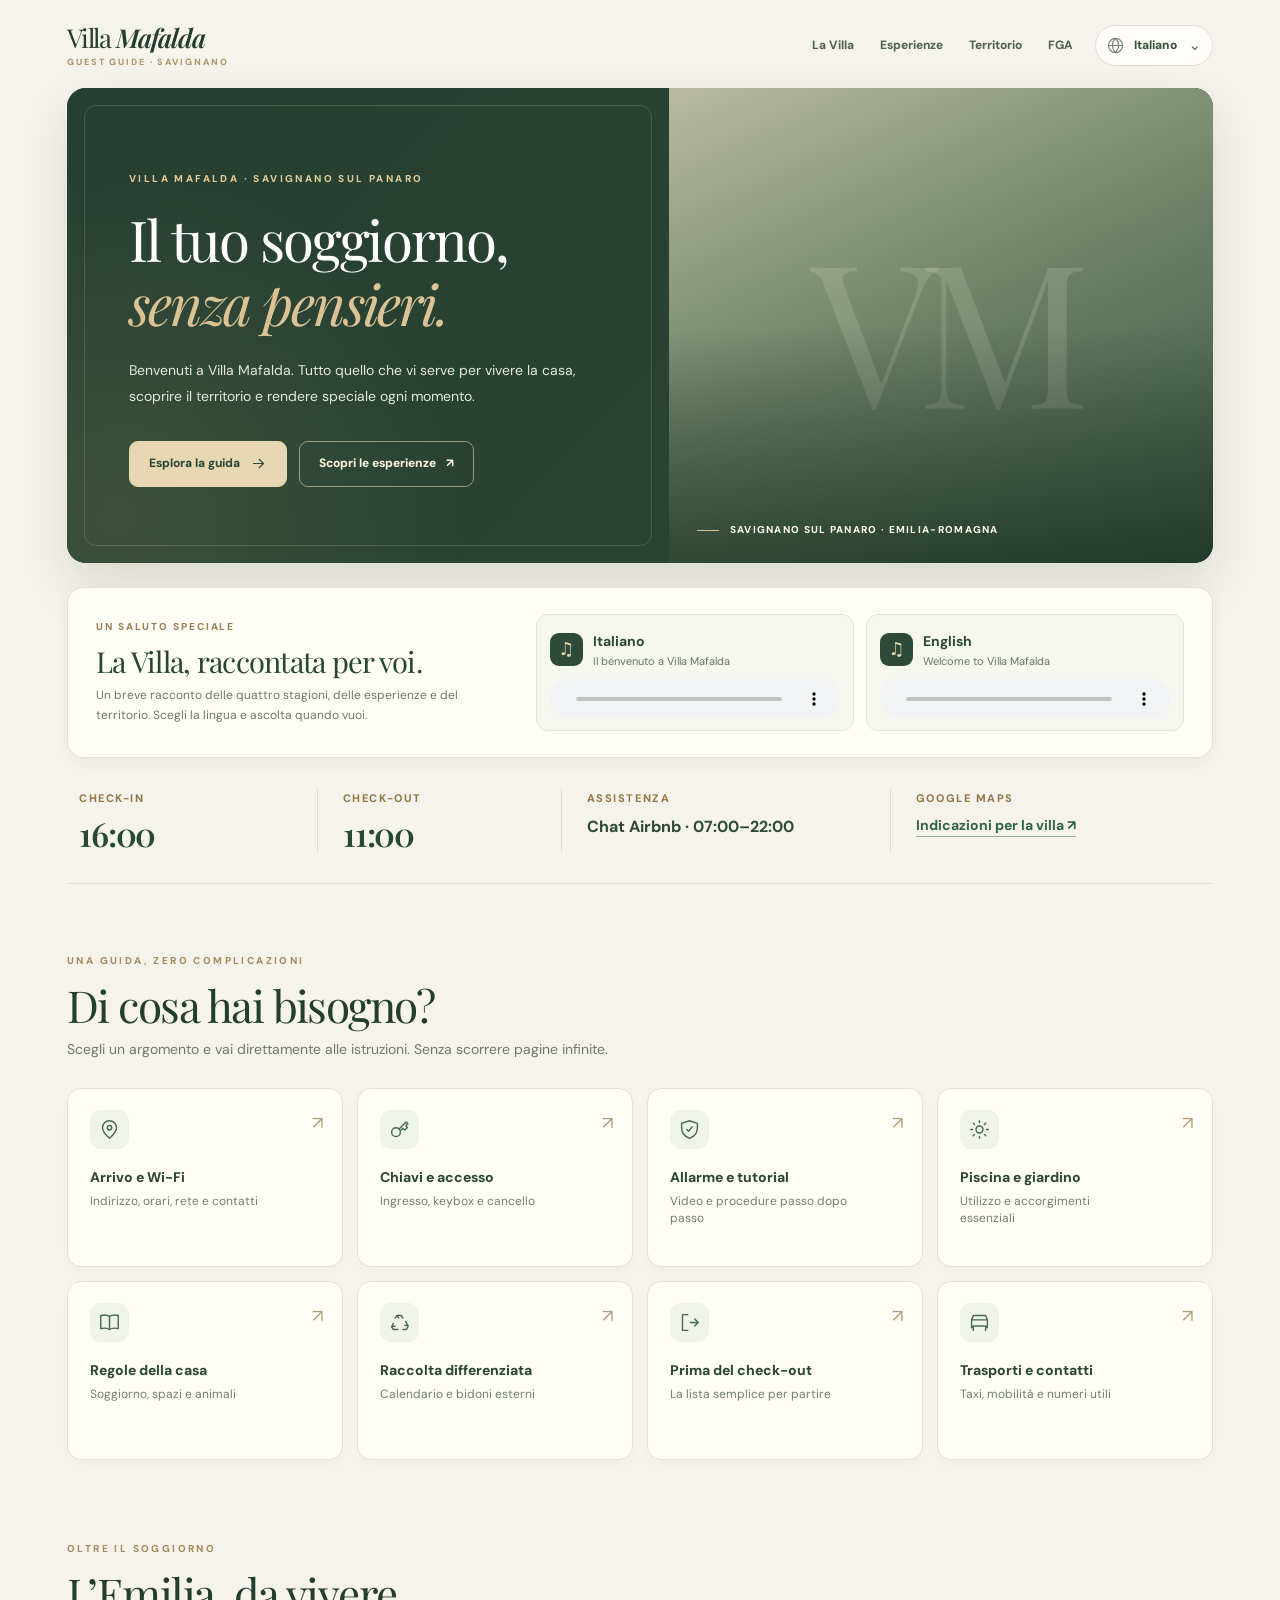
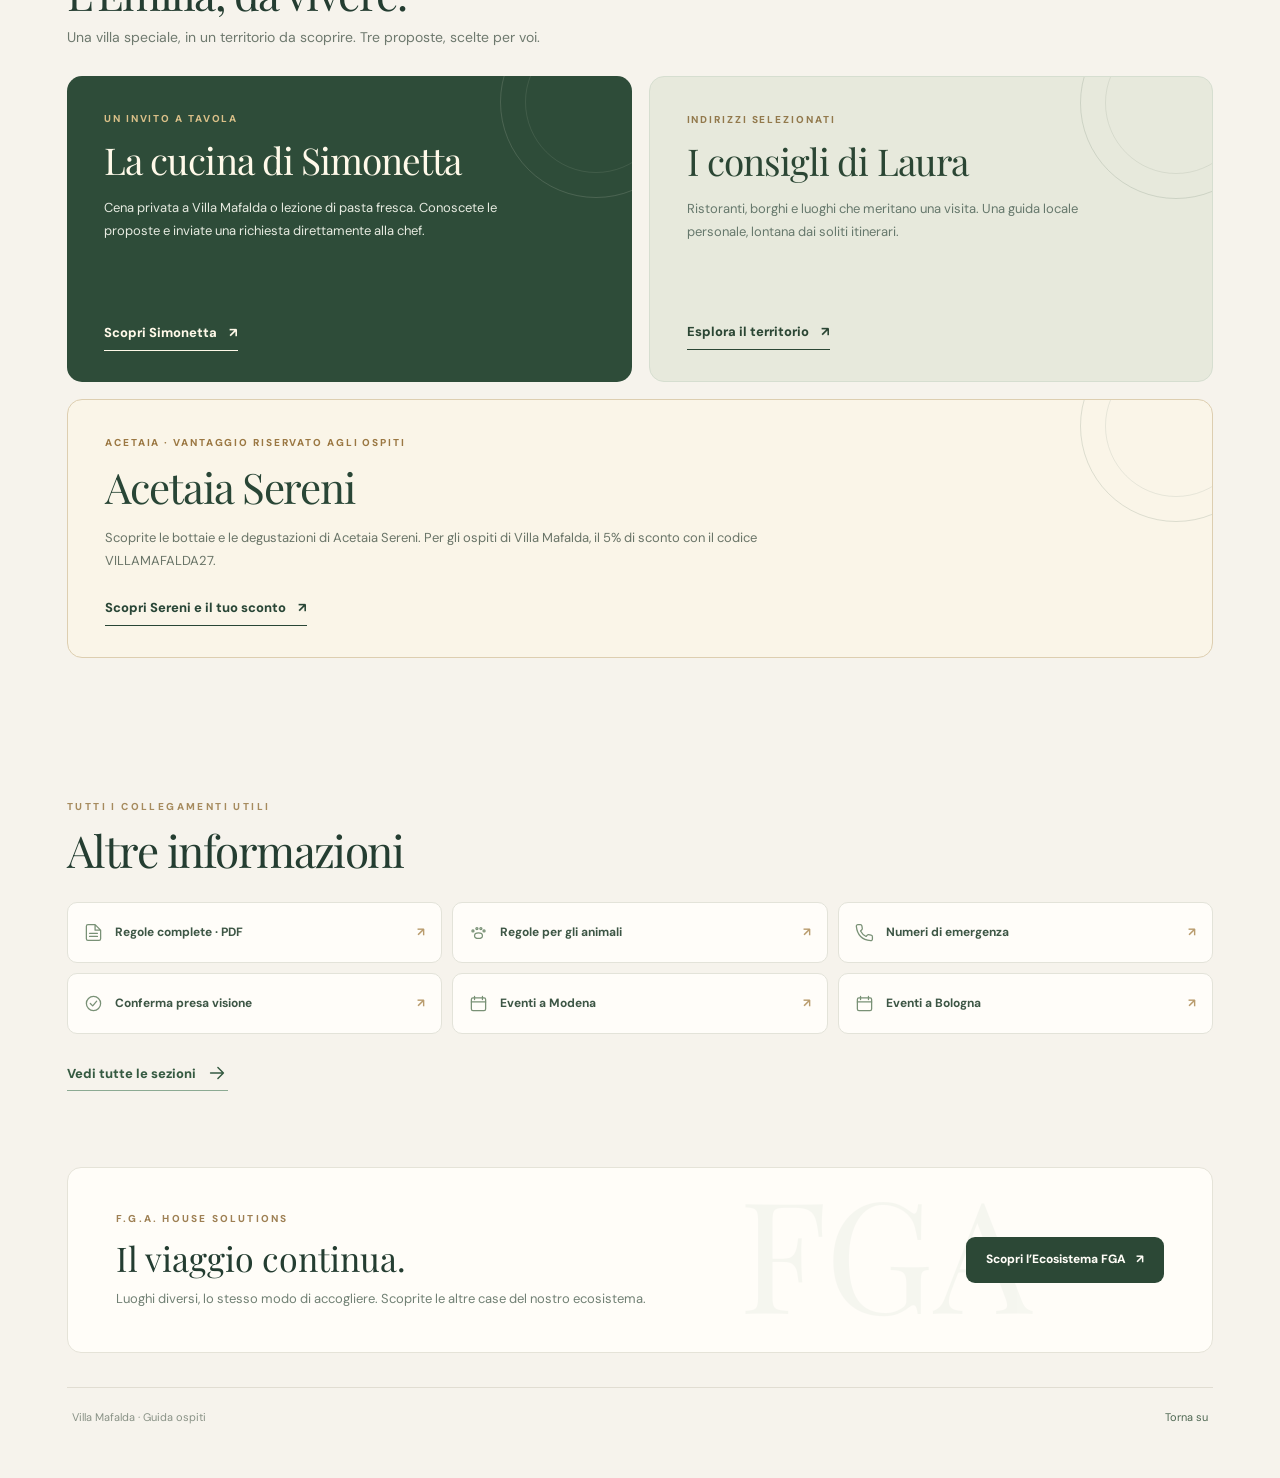
==== commit fd805595: "Home Villa Mafalda: aggiunge Acetaia Sereni e sconto, Rosola nascosto" ====
--- a/index.html
+++ b/index.html
@@ -18,7 +18,7 @@
 .factline{display:grid;grid-template-columns:1fr 1fr 1.35fr 1.3fr;gap:0;padding:28px 6px;border-bottom:1px solid #deddd2}.fact{display:flex;flex-direction:column;gap:3px;padding:0 25px;border-left:1px solid #dddacf}.fact:first-child{border-left:0;padding-left:6px}.fact small{color:#987c4b;font-size:10px;font-weight:800;letter-spacing:.16em}.fact strong{font-size:14px;font-weight:750}.fact a{font-size:13px;color:#32654d;text-decoration:none;border-bottom:1px solid #9dad9c;align-self:start}.fact a:hover{color:#173b29}
 .section{padding-top:69px}.section-label{font-size:10px;letter-spacing:.24em;color:#a68b5e;font-weight:800;margin:0 0 9px}.section h2{font:400 clamp(32px,4vw,44px)/1.16 'Playfair Display',Georgia,serif;letter-spacing:-.035em;margin:0 0 8px;color:var(--forest)}.section-lede{font-size:14px;color:var(--muted);margin:0 0 27px;max-width:610px}
 .quick-grid{display:grid;grid-template-columns:repeat(4,minmax(0,1fr));gap:14px}.quick-card{display:flex;flex-direction:column;align-items:flex-start;min-height:179px;padding:21px 22px 17px;background:var(--white);border:1px solid var(--line);border-radius:14px;box-shadow:0 6px 16px rgba(38,59,37,.025);text-decoration:none;transition:transform .18s,border .18s,box-shadow .18s;position:relative}.quick-card:hover{transform:translateY(-3px);border-color:#b8c2af;box-shadow:0 14px 27px rgba(38,59,37,.085)}.quick-card:focus-visible,.resource-link:focus-visible,a:focus-visible{outline:3px solid #b99c62;outline-offset:3px}.quick-icon{display:grid;place-items:center;width:39px;height:39px;border-radius:11px;background:#f0f3ec;color:#456a4d;margin-bottom:20px}.quick-icon .ico{width:21px;height:21px}.quick-copy strong{display:block;font-size:14px;font-weight:800;color:#2d4735;line-height:1.25;margin-bottom:6px}.quick-copy small{font-size:12px;color:#718071;line-height:1.48;display:block;max-width:185px}.quick-arrow{position:absolute;right:19px;top:20px;color:#b49e7a;font-size:18px}
-.discover{padding-top:81px}.feature-grid{display:grid;grid-template-columns:1fr 1fr;gap:17px}.feature{min-height:306px;border-radius:15px;padding:35px 37px 31px;position:relative;overflow:hidden;display:flex;flex-direction:column;align-items:flex-start}.feature:after{content:'';position:absolute;width:190px;height:190px;border:1px solid currentColor;opacity:.14;border-radius:50%;right:-60px;top:-70px;pointer-events:none}.feature:before{content:'';position:absolute;width:140px;height:140px;border:1px solid currentColor;opacity:.09;border-radius:50%;right:-35px;top:-45px;pointer-events:none}.chef-feature{background:#2e4c39;color:#fff9e9}.laura-feature{background:#e7e9dc;color:#2b4634;border:1px solid #d6ded0}.feature-kicker{font-size:10px;font-weight:800;letter-spacing:.19em;color:#d9bf88;margin:0 0 11px}.laura-feature .feature-kicker{color:#92794c}.feature h3{font:400 clamp(27px,3.1vw,37px)/1.2 'Playfair Display',Georgia,serif;margin:0 0 13px;letter-spacing:-.025em}.feature p:not(.feature-kicker){font-size:13px;max-width:420px;line-height:1.8;margin:0 0 25px;color:#e7ebe1;flex:1}.laura-feature p:not(.feature-kicker){color:#66786c}.feature a{display:inline-flex;gap:12px;align-items:center;font-size:13px;font-weight:800;text-decoration:none;border-bottom:1px solid currentColor;padding:0 0 6px}.feature a:hover{opacity:.76}
+.discover{padding-top:81px}.feature-grid{display:grid;grid-template-columns:1fr 1fr;gap:17px}.feature{min-height:306px;border-radius:15px;padding:35px 37px 31px;position:relative;overflow:hidden;display:flex;flex-direction:column;align-items:flex-start}.feature:after{content:'';position:absolute;width:190px;height:190px;border:1px solid currentColor;opacity:.14;border-radius:50%;right:-60px;top:-70px;pointer-events:none}.feature:before{content:'';position:absolute;width:140px;height:140px;border:1px solid currentColor;opacity:.09;border-radius:50%;right:-35px;top:-45px;pointer-events:none}.chef-feature{background:#2e4c39;color:#fff9e9}.laura-feature{background:#e7e9dc;color:#2b4634;border:1px solid #d6ded0}.feature-kicker{font-size:10px;font-weight:800;letter-spacing:.19em;color:#d9bf88;margin:0 0 11px}.laura-feature .feature-kicker{color:#92794c}.feature h3{font:400 clamp(27px,3.1vw,37px)/1.2 'Playfair Display',Georgia,serif;margin:0 0 13px;letter-spacing:-.025em}.feature p:not(.feature-kicker){font-size:13px;max-width:420px;line-height:1.8;margin:0 0 25px;color:#e7ebe1;flex:1}.laura-feature p:not(.feature-kicker){color:#66786c}.sereni-feature{grid-column:1/-1;min-height:235px;background:#faf5e8;color:#294636;border:1px solid #ddceb0}.sereni-feature .feature-kicker{color:#9b7843}.sereni-feature p:not(.feature-kicker){color:#697467;max-width:700px}.sereni-feature h3{font-size:clamp(30px,3.4vw,42px)}.feature a{display:inline-flex;gap:12px;align-items:center;font-size:13px;font-weight:800;text-decoration:none;border-bottom:1px solid currentColor;padding:0 0 6px}.feature a:hover{opacity:.76}
 .resources{margin-top:72px}.resource-grid{display:grid;grid-template-columns:repeat(3,1fr);gap:10px}.resource-link{min-height:61px;display:flex;align-items:center;gap:12px;padding:13px 16px;background:#fffdf9;border:1px solid #e3e3d9;border-radius:10px;text-decoration:none;font-size:12px;font-weight:700;color:#3d5645;transition:border-color .2s,background .2s}.resource-link:hover{background:#f4f7ee;border-color:#b4c0ad}.resource-link .ico{height:19px;width:19px;color:#799176}.resource-link span:nth-of-type(1){flex:1}.resource-link span:last-child{color:#b99c6e}.full-guide{display:inline-flex;align-items:center;gap:10px;margin-top:22px;padding:6px 0;border-bottom:1px solid #8caa93;text-decoration:none;font-size:13px;font-weight:800;color:#355a41}
 .fga{margin-top:76px;display:flex;align-items:center;justify-content:space-between;gap:32px;padding:43px 48px;border-radius:14px;background:#fffdf8;border:1px solid #e5e3d8;position:relative;overflow:hidden}.fga:after{content:'FGA';position:absolute;right:180px;top:-22px;font:400 155px 'Playfair Display',Georgia,serif;color:#3b6d4a;opacity:.045;pointer-events:none}.fga-kicker{font-size:10px;font-weight:800;letter-spacing:.22em;color:#9e8054;margin:0 0 11px}.fga h2{font:400 34px/1.14 'Playfair Display',Georgia,serif;color:var(--forest);margin:0 0 10px}.fga p:not(.fga-kicker){font-size:13px;color:#718074;margin:0;max-width:550px}.fga a{white-space:nowrap;display:inline-flex;gap:10px;align-items:center;justify-content:center;padding:13px 20px;border-radius:9px;background:#2c4836;color:#fffdf7;font-size:12px;font-weight:800;text-decoration:none;z-index:1}.fga a:hover{background:#1e3528}
 .footer{display:flex;justify-content:space-between;align-items:center;gap:15px;margin-top:34px;padding:20px 5px 10px;border-top:1px solid #e1ddd2;color:#899286;font-size:11px}.footer a{text-decoration:none;color:#4e6752}.footer a:hover{text-decoration:underline}
@@ -98,7 +98,7 @@
 <a class="quick-card" data-page-link="raccolta-rifiuti" href="raccolta-rifiuti.html"><span class="quick-icon"><svg class="ico" aria-hidden="true"><use href="#i-recycle"></use></svg></span><span class="quick-copy"><strong data-t="entry6"></strong><small data-t="desc6"></small></span><span class="quick-arrow" aria-hidden="true">↗</span></a>
 <a class="quick-card" data-page-link="check-out" href="check-out.html"><span class="quick-icon"><svg class="ico" aria-hidden="true"><use href="#i-log-out"></use></svg></span><span class="quick-copy"><strong data-t="entry7"></strong><small data-t="desc7"></small></span><span class="quick-arrow" aria-hidden="true">↗</span></a>
 <a class="quick-card" data-page-link="trasporti-contatti" href="trasporti-contatti.html"><span class="quick-icon"><svg class="ico" aria-hidden="true"><use href="#i-car"></use></svg></span><span class="quick-copy"><strong data-t="entry8"></strong><small data-t="desc8"></small></span><span class="quick-arrow" aria-hidden="true">↗</span></a></div></section>
-<section class="section discover" id="discover"><p class="section-label" data-t="discoverKicker"></p><h2 data-t="discoverTitle"></h2><p class="section-lede" data-t="discoverText"></p><div class="feature-grid"><article class="feature chef-feature"><p class="feature-kicker" data-t="chefEyebrow"></p><h3 data-t="chefTitle"></h3><p data-t="chefText"></p><a id="chef-link" href="https://simonetta.fgahousesolutions.it" target="_blank" rel="noopener noreferrer"><span data-t="chefBtn"></span> ↗</a></article><article class="feature laura-feature"><p class="feature-kicker" data-t="lauraEyebrow"></p><h3 data-t="lauraTitle"></h3><p data-t="lauraText"></p><a id="laura-link" href="https://villa-mafalda-guide.fgahousesolutions.workers.dev/local-guide.html?lang=it" target="_blank" rel="noopener noreferrer"><span data-t="lauraBtn"></span> ↗</a></article></div></section>
+<section class="section discover" id="discover"><p class="section-label" data-t="discoverKicker"></p><h2 data-t="discoverTitle"></h2><p class="section-lede" data-t="discoverText"></p><div class="feature-grid"><article class="feature chef-feature"><p class="feature-kicker" data-t="chefEyebrow"></p><h3 data-t="chefTitle"></h3><p data-t="chefText"></p><a id="chef-link" href="https://simonetta.fgahousesolutions.it" target="_blank" rel="noopener noreferrer"><span data-t="chefBtn"></span> ↗</a></article><article class="feature laura-feature"><p class="feature-kicker" data-t="lauraEyebrow"></p><h3 data-t="lauraTitle"></h3><p data-t="lauraText"></p><a id="laura-link" href="https://villa-mafalda-guide.fgahousesolutions.workers.dev/local-guide.html?lang=it" target="_blank" rel="noopener noreferrer"><span data-t="lauraBtn"></span> ↗</a></article><article class="feature sereni-feature"><p class="feature-kicker" data-t="sereniEyebrow"></p><h3 data-t="sereniTitle"></h3><p data-t="sereniText"></p><a id="sereni-link" href="https://villa-mafalda-sereni.fgahousesolutions.workers.dev/?lang=it" target="_blank" rel="noopener noreferrer"><span data-t="sereniBtn"></span> ↗</a></article></div></section>
 <section class="section resources" id="resources"><p class="section-label" data-t="moreKicker"></p><h2 data-t="moreTitle"></h2><p class="section-lede"></p><div class="resource-grid"><a class="resource-link" data-pdf="yes" href="#" target="_blank" rel="noopener noreferrer"><svg class="ico" aria-hidden="true"><use href="#i-file-text"></use></svg><span data-t="pdf"></span><span aria-hidden="true">↗</span></a>
 <a class="resource-link" data-page-link="regole-casa#animali" href="regole-casa.html#animali"><svg class="ico" aria-hidden="true"><use href="#i-paw"></use></svg><span data-t="pet"></span><span aria-hidden="true">↗</span></a>
 <a class="resource-link" data-page-link="trasporti-contatti#emergenze" href="trasporti-contatti.html#emergenze"><svg class="ico" aria-hidden="true"><use href="#i-phone"></use></svg><span data-t="emerg"></span><span aria-hidden="true">↗</span></a>
@@ -108,7 +108,7 @@
 <section class="fga" id="fga"><div><p class="fga-kicker" data-t="fgaEyebrow"></p><h2 data-t="fgaTitle"></h2><p data-t="fgaText"></p></div><a href="https://ecosistema-fga.fgahousesolutions.workers.dev/#structures" target="_blank" rel="noopener noreferrer"><span data-t="fgaBtn"></span> ↗</a></section>
 </main><footer class="footer"><span data-t="footNote"></span><a href="#top" data-t="backTop"></a></footer></div>
 <script>
-const LANG={"it":{"navVilla":"La Villa","navExperiences":"Esperienze","navTerritory":"Territorio","navFga":"FGA","kicker":"VILLA MAFALDA · SAVIGNANO SUL PANARO","heroTitle":"Il tuo soggiorno,","heroAccent":"senza pensieri.","heroText":"Benvenuti a Villa Mafalda. Tutto quello che vi serve per vivere la casa, scoprire il territorio e rendere speciale ogni momento.","ctaGuide":"Esplora la guida","ctaExperiences":"Scopri le esperienze","location":"SAVIGNANO SUL PANARO · EMILIA-ROMAGNA","checkin":"CHECK-IN","checkout":"CHECK-OUT","help":"ASSISTENZA","helpTime":"Chat Airbnb · 07:00–22:00","maps":"Indicazioni per la villa","sectionKicker":"UNA GUIDA, ZERO COMPLICAZIONI","sectionTitle":"Di cosa hai bisogno?","sectionText":"Scegli un argomento e vai direttamente alle istruzioni. Senza scorrere pagine infinite.","entry1":"Arrivo e Wi-Fi","desc1":"Indirizzo, orari, rete e contatti","entry2":"Chiavi e accesso","desc2":"Ingresso, keybox e cancello","entry3":"Allarme e tutorial","desc3":"Video e procedure passo dopo passo","entry4":"Piscina e giardino","desc4":"Utilizzo e accorgimenti essenziali","entry5":"Regole della casa","desc5":"Soggiorno, spazi e animali","entry6":"Raccolta differenziata","desc6":"Calendario e bidoni esterni","entry7":"Prima del check-out","desc7":"La lista semplice per partire","entry8":"Trasporti e contatti","desc8":"Taxi, mobilità e numeri utili","discoverKicker":"OLTRE IL SOGGIORNO","discoverTitle":"L’Emilia, da vivere.","discoverText":"Una villa speciale, in un territorio da scoprire. Due percorsi, scelti per voi.","chefEyebrow":"UN INVITO A TAVOLA","chefTitle":"La cucina di Simonetta","chefText":"Cena privata a Villa Mafalda o lezione di pasta fresca. Conoscete le proposte e inviate una richiesta direttamente alla chef.","chefBtn":"Scopri Simonetta","lauraEyebrow":"INDIRIZZI SELEZIONATI","lauraTitle":"I consigli di Laura","lauraText":"Ristoranti, borghi e luoghi che meritano una visita. Una guida locale personale, lontana dai soliti itinerari.","lauraBtn":"Esplora il territorio","moreKicker":"TUTTI I COLLEGAMENTI UTILI","moreTitle":"Altre informazioni","pdf":"Regole complete · PDF","pet":"Regole per gli animali","emerg":"Numeri di emergenza","ack":"Conferma presa visione","modena":"Eventi a Modena","bologna":"Eventi a Bologna","allGuide":"Apri la guida operativa completa","fgaEyebrow":"F.G.A. HOUSE SOLUTIONS","fgaTitle":"Il viaggio continua.","fgaText":"Luoghi diversi, lo stesso modo di accogliere. Scoprite le altre case del nostro ecosistema.","fgaBtn":"Scopri l’Ecosistema FGA","footNote":"Villa Mafalda · Guida ospiti","guideLabel":"LA GUIDA DELLA VILLA","language":"Lingua","backTop":"Torna su"},"en":{"navVilla":"The Villa","navExperiences":"Experiences","navTerritory":"Local guide","navFga":"FGA","kicker":"VILLA MAFALDA · SAVIGNANO SUL PANARO","heroTitle":"Your stay,","heroAccent":"made effortless.","heroText":"Welcome to Villa Mafalda. Everything you need to feel at home, explore Emilia and make every moment memorable.","ctaGuide":"Explore the guide","ctaExperiences":"Discover experiences","location":"SAVIGNANO SUL PANARO · EMILIA-ROMAGNA","checkin":"CHECK-IN","checkout":"CHECK-OUT","help":"GUEST SUPPORT","helpTime":"Airbnb chat · 7 am–10 pm","maps":"Directions to the villa","sectionKicker":"ONE GUIDE, NO COMPLICATIONS","sectionTitle":"What do you need?","sectionText":"Choose a topic and go straight to the instructions. No endless scrolling.","entry1":"Arrival & Wi-Fi","desc1":"Address, check-in times, network and contacts","entry2":"Keys & access","desc2":"Entrance, keybox and gate","entry3":"Alarm & tutorials","desc3":"Videos and step-by-step instructions","entry4":"Pool & garden","desc4":"Essential instructions and care","entry5":"House rules","desc5":"Your stay, spaces and pets","entry6":"Waste & recycling","desc6":"Collection calendar and outdoor bins","entry7":"Before check-out","desc7":"Your easy departure checklist","entry8":"Transport & contacts","desc8":"Taxis, getting around and useful numbers","discoverKicker":"BEYOND YOUR STAY","discoverTitle":"Experience Emilia.","discoverText":"A beautiful villa in a region worth discovering. Two handpicked ways to explore.","chefEyebrow":"A TASTE OF EMILIA","chefTitle":"Cook with Simonetta","chefText":"Private dining at Villa Mafalda or a fresh pasta lesson. Explore the options and send an enquiry directly to the chef.","chefBtn":"Meet Simonetta","lauraEyebrow":"PERSONAL RECOMMENDATIONS","lauraTitle":"Laura’s local favourites","lauraText":"Restaurants, historic villages and places worth discovering. A personal local guide beyond the usual routes.","lauraBtn":"Explore local tips","moreKicker":"USEFUL LINKS","moreTitle":"More information","pdf":"Full house rules · PDF","pet":"Pet rules","emerg":"Emergency numbers","ack":"Reading acknowledgement","modena":"Events in Modena","bologna":"Events in Bologna","allGuide":"Open the complete villa guide","fgaEyebrow":"F.G.A. HOUSE SOLUTIONS","fgaTitle":"The journey continues.","fgaText":"Different places, the same warm welcome. Explore the other homes in our collection.","fgaBtn":"Explore the FGA Ecosystem","footNote":"Villa Mafalda · Guest guide","guideLabel":"YOUR VILLA GUIDE","language":"Language","backTop":"Back to top"},"de":{"navVilla":"Die Villa","navExperiences":"Erlebnisse","navTerritory":"Region","navFga":"FGA","kicker":"VILLA MAFALDA · SAVIGNANO SUL PANARO","heroTitle":"Ihr Aufenthalt,","heroAccent":"ganz entspannt.","heroText":"Willkommen in der Villa Mafalda. Alles, was Sie für das Haus, die Umgebung und eine unvergessliche Zeit brauchen.","ctaGuide":"Villa-Guide öffnen","ctaExperiences":"Erlebnisse entdecken","location":"SAVIGNANO SUL PANARO · EMILIA-ROMAGNA","checkin":"CHECK-IN","checkout":"CHECK-OUT","help":"HILFE FÜR GÄSTE","helpTime":"Airbnb-Chat · 07:00–22:00","maps":"Anfahrt zur Villa","sectionKicker":"ALLES AUF EINEN BLICK","sectionTitle":"Was brauchen Sie?","sectionText":"Wählen Sie ein Thema und gelangen Sie direkt zu den Anleitungen.","entry1":"Anreise & WLAN","desc1":"Adresse, Uhrzeiten und Kontakte","entry2":"Schlüssel & Zugang","desc2":"Eingang, Schlüsselbox und Tor","entry3":"Alarm & Videos","desc3":"Schritt-für-Schritt-Anleitungen","entry4":"Pool & Garten","desc4":"Nutzung und wichtige Hinweise","entry5":"Hausregeln","desc5":"Aufenthalt, Räume und Haustiere","entry6":"Mülltrennung","desc6":"Abfuhrkalender und Außentonnen","entry7":"Vor dem Check-out","desc7":"Checkliste für die Abreise","entry8":"Verkehr & Kontakte","desc8":"Taxi, Mobilität und Notrufnummern","discoverKicker":"MEHR ALS EIN AUFENTHALT","discoverTitle":"Emilia erleben.","discoverText":"Eine besondere Villa in einer Region voller Entdeckungen. Zwei persönliche Empfehlungen.","chefEyebrow":"KULINARISCHES ERLEBNIS","chefTitle":"Kochen mit Simonetta","chefText":"Privates Dinner in der Villa oder ein Kurs für frische Pasta. Angebote ansehen und direkt bei der Köchin anfragen.","chefBtn":"Simonetta entdecken","lauraEyebrow":"PERSÖNLICHE EMPFEHLUNGEN","lauraTitle":"Lauras Lieblingsorte","lauraText":"Restaurants, Dörfer und besondere Ausflugsziele. Ein persönlicher Guide abseits der üblichen Wege.","lauraBtn":"Region entdecken","moreKicker":"NÜTZLICHE LINKS","moreTitle":"Weitere Informationen","pdf":"Vollständige Hausregeln · PDF","pet":"Haustierregeln","emerg":"Notrufnummern","ack":"Lesebestätigung","modena":"Veranstaltungen Modena","bologna":"Veranstaltungen Bologna","allGuide":"Vollständigen Villa-Guide öffnen","fgaEyebrow":"F.G.A. HOUSE SOLUTIONS","fgaTitle":"Die Reise geht weiter.","fgaText":"Andere Orte, dieselbe Gastfreundschaft. Entdecken Sie unsere weiteren Unterkünfte.","fgaBtn":"FGA Ecosystem entdecken","footNote":"Villa Mafalda · Gästeführer","guideLabel":"IHR VILLA-GUIDE","language":"Sprache","backTop":"Nach oben"},"fr":{"navVilla":"La Villa","navExperiences":"Expériences","navTerritory":"Région","navFga":"FGA","kicker":"VILLA MAFALDA · SAVIGNANO SUL PANARO","heroTitle":"Votre séjour,","heroAccent":"en toute sérénité.","heroText":"Bienvenue à Villa Mafalda. Tout pour profiter de la maison, explorer l’Émilie et vivre de beaux moments.","ctaGuide":"Consulter le guide","ctaExperiences":"Découvrir les expériences","location":"SAVIGNANO SUL PANARO · ÉMILIE-ROMAGNE","checkin":"ARRIVÉE","checkout":"DÉPART","help":"ASSISTANCE","helpTime":"Chat Airbnb · 07h–22h","maps":"Itinéraire vers la villa","sectionKicker":"TOUT À PORTÉE DE MAIN","sectionTitle":"Que cherchez-vous ?","sectionText":"Choisissez une rubrique pour accéder directement aux instructions.","entry1":"Arrivée et Wi-Fi","desc1":"Adresse, horaires et contacts","entry2":"Clés et accès","desc2":"Entrée, boîte à clés et portail","entry3":"Alarme et tutoriels","desc3":"Vidéos et instructions détaillées","entry4":"Piscine et jardin","desc4":"Utilisation et précautions","entry5":"Règles de la maison","desc5":"Séjour, espaces et animaux","entry6":"Tri des déchets","desc6":"Calendrier et bacs extérieurs","entry7":"Avant le départ","desc7":"La liste pour partir sereinement","entry8":"Transports et contacts","desc8":"Taxi, déplacements et numéros utiles","discoverKicker":"PLUS QU’UN SÉJOUR","discoverTitle":"Vivre l’Émilie.","discoverText":"Une villa de charme, une région à découvrir. Deux expériences soigneusement choisies.","chefEyebrow":"UNE INVITATION GOURMANDE","chefTitle":"La cuisine de Simonetta","chefText":"Dîner privé à Villa Mafalda ou cours de pâtes fraîches. Découvrez les propositions et contactez directement la cheffe.","chefBtn":"Découvrir Simonetta","lauraEyebrow":"ADRESSES CHOISIES","lauraTitle":"Les conseils de Laura","lauraText":"Restaurants, villages et lieux à explorer. Un guide personnel hors des sentiers battus.","lauraBtn":"Explorer la région","moreKicker":"LIENS UTILES","moreTitle":"Autres informations","pdf":"Règlement complet · PDF","pet":"Règles pour les animaux","emerg":"Numéros d’urgence","ack":"Confirmation de lecture","modena":"Événements à Modène","bologna":"Événements à Bologne","allGuide":"Ouvrir le guide complet de la villa","fgaEyebrow":"F.G.A. HOUSE SOLUTIONS","fgaTitle":"Le voyage continue.","fgaText":"Des lieux différents, le même esprit d’accueil. Découvrez les autres logements de notre collection.","fgaBtn":"Découvrir l’Écosystème FGA","footNote":"Villa Mafalda · Guide des voyageurs","guideLabel":"VOTRE GUIDE DE LA VILLA","language":"Langue","backTop":"Retour en haut"},"es":{"navVilla":"La Villa","navExperiences":"Experiencias","navTerritory":"La zona","navFga":"FGA","kicker":"VILLA MAFALDA · SAVIGNANO SUL PANARO","heroTitle":"Tu estancia,","heroAccent":"sin preocupaciones.","heroText":"Bienvenidos a Villa Mafalda. Todo lo que necesitáis para disfrutar de la casa, explorar Emilia y vivir momentos especiales.","ctaGuide":"Abrir la guía","ctaExperiences":"Descubrir experiencias","location":"SAVIGNANO SUL PANARO · EMILIA-ROMAÑA","checkin":"ENTRADA","checkout":"SALIDA","help":"ASISTENCIA","helpTime":"Chat Airbnb · 07:00–22:00","maps":"Cómo llegar a la villa","sectionKicker":"TODO EN UN MISMO LUGAR","sectionTitle":"¿Qué necesitas?","sectionText":"Elige un tema y ve directamente a las instrucciones.","entry1":"Llegada y Wi-Fi","desc1":"Dirección, horarios y contactos","entry2":"Llaves y acceso","desc2":"Entrada, caja de llaves y portón","entry3":"Alarma y vídeos","desc3":"Instrucciones paso a paso","entry4":"Piscina y jardín","desc4":"Uso y cuidados importantes","entry5":"Normas de la casa","desc5":"Estancia, espacios y mascotas","entry6":"Reciclaje","desc6":"Calendario y contenedores","entry7":"Antes del check-out","desc7":"Lista rápida antes de salir","entry8":"Transporte y contactos","desc8":"Taxis, movilidad y números útiles","discoverKicker":"MÁS ALLÁ DE LA ESTANCIA","discoverTitle":"Vive Emilia.","discoverText":"Una villa especial, una región por descubrir. Dos propuestas seleccionadas para ti.","chefEyebrow":"SABORES DE EMILIA","chefTitle":"La cocina de Simonetta","chefText":"Cena privada en Villa Mafalda o clase de pasta fresca. Descubre las propuestas y envía una solicitud a la chef.","chefBtn":"Conoce a Simonetta","lauraEyebrow":"RECOMENDACIONES PERSONALES","lauraTitle":"Los favoritos de Laura","lauraText":"Restaurantes, pueblos y lugares que merecen una visita. Una guía local personal.","lauraBtn":"Explorar la zona","moreKicker":"ENLACES ÚTILES","moreTitle":"Más información","pdf":"Normas completas · PDF","pet":"Reglas para mascotas","emerg":"Números de emergencia","ack":"Confirmación de lectura","modena":"Eventos en Módena","bologna":"Eventos en Bolonia","allGuide":"Abrir la guía completa de la villa","fgaEyebrow":"F.G.A. HOUSE SOLUTIONS","fgaTitle":"El viaje continúa.","fgaText":"Lugares diferentes, la misma forma de recibirte. Descubre los demás alojamientos de nuestra colección.","fgaBtn":"Explorar el Ecosistema FGA","footNote":"Villa Mafalda · Guía para huéspedes","guideLabel":"TU GUÍA DE LA VILLA","language":"Idioma","backTop":"Volver arriba"}};const DEST="https://villa-mafalda-guide.fgahousesolutions.workers.dev";
+const LANG={"it":{"navVilla":"La Villa","navExperiences":"Esperienze","navTerritory":"Territorio","navFga":"FGA","kicker":"VILLA MAFALDA · SAVIGNANO SUL PANARO","heroTitle":"Il tuo soggiorno,","heroAccent":"senza pensieri.","heroText":"Benvenuti a Villa Mafalda. Tutto quello che vi serve per vivere la casa, scoprire il territorio e rendere speciale ogni momento.","ctaGuide":"Esplora la guida","ctaExperiences":"Scopri le esperienze","location":"SAVIGNANO SUL PANARO · EMILIA-ROMAGNA","checkin":"CHECK-IN","checkout":"CHECK-OUT","help":"ASSISTENZA","helpTime":"Chat Airbnb · 07:00–22:00","maps":"Indicazioni per la villa","sectionKicker":"UNA GUIDA, ZERO COMPLICAZIONI","sectionTitle":"Di cosa hai bisogno?","sectionText":"Scegli un argomento e vai direttamente alle istruzioni. Senza scorrere pagine infinite.","entry1":"Arrivo e Wi-Fi","desc1":"Indirizzo, orari, rete e contatti","entry2":"Chiavi e accesso","desc2":"Ingresso, keybox e cancello","entry3":"Allarme e tutorial","desc3":"Video e procedure passo dopo passo","entry4":"Piscina e giardino","desc4":"Utilizzo e accorgimenti essenziali","entry5":"Regole della casa","desc5":"Soggiorno, spazi e animali","entry6":"Raccolta differenziata","desc6":"Calendario e bidoni esterni","entry7":"Prima del check-out","desc7":"La lista semplice per partire","entry8":"Trasporti e contatti","desc8":"Taxi, mobilità e numeri utili","discoverKicker":"OLTRE IL SOGGIORNO","discoverTitle":"L’Emilia, da vivere.","discoverText":"Una villa speciale, in un territorio da scoprire. Tre proposte, scelte per voi.","chefEyebrow":"UN INVITO A TAVOLA","chefTitle":"La cucina di Simonetta","chefText":"Cena privata a Villa Mafalda o lezione di pasta fresca. Conoscete le proposte e inviate una richiesta direttamente alla chef.","chefBtn":"Scopri Simonetta","lauraEyebrow":"INDIRIZZI SELEZIONATI","lauraTitle":"I consigli di Laura","lauraText":"Ristoranti, borghi e luoghi che meritano una visita. Una guida locale personale, lontana dai soliti itinerari.","lauraBtn":"Esplora il territorio","sereniEyebrow":"ACETAIA · VANTAGGIO RISERVATO AGLI OSPITI","sereniTitle":"Acetaia Sereni","sereniText":"Scoprite le bottaie e le degustazioni di Acetaia Sereni. Per gli ospiti di Villa Mafalda, il 5% di sconto con il codice VILLAMAFALDA27.","sereniBtn":"Scopri Sereni e il tuo sconto","moreKicker":"TUTTI I COLLEGAMENTI UTILI","moreTitle":"Altre informazioni","pdf":"Regole complete · PDF","pet":"Regole per gli animali","emerg":"Numeri di emergenza","ack":"Conferma presa visione","modena":"Eventi a Modena","bologna":"Eventi a Bologna","allGuide":"Apri la guida operativa completa","fgaEyebrow":"F.G.A. HOUSE SOLUTIONS","fgaTitle":"Il viaggio continua.","fgaText":"Luoghi diversi, lo stesso modo di accogliere. Scoprite le altre case del nostro ecosistema.","fgaBtn":"Scopri l’Ecosistema FGA","footNote":"Villa Mafalda · Guida ospiti","guideLabel":"LA GUIDA DELLA VILLA","language":"Lingua","backTop":"Torna su"},"en":{"navVilla":"The Villa","navExperiences":"Experiences","navTerritory":"Local guide","navFga":"FGA","kicker":"VILLA MAFALDA · SAVIGNANO SUL PANARO","heroTitle":"Your stay,","heroAccent":"made effortless.","heroText":"Welcome to Villa Mafalda. Everything you need to feel at home, explore Emilia and make every moment memorable.","ctaGuide":"Explore the guide","ctaExperiences":"Discover experiences","location":"SAVIGNANO SUL PANARO · EMILIA-ROMAGNA","checkin":"CHECK-IN","checkout":"CHECK-OUT","help":"GUEST SUPPORT","helpTime":"Airbnb chat · 7 am–10 pm","maps":"Directions to the villa","sectionKicker":"ONE GUIDE, NO COMPLICATIONS","sectionTitle":"What do you need?","sectionText":"Choose a topic and go straight to the instructions. No endless scrolling.","entry1":"Arrival & Wi-Fi","desc1":"Address, check-in times, network and contacts","entry2":"Keys & access","desc2":"Entrance, keybox and gate","entry3":"Alarm & tutorials","desc3":"Videos and step-by-step instructions","entry4":"Pool & garden","desc4":"Essential instructions and care","entry5":"House rules","desc5":"Your stay, spaces and pets","entry6":"Waste & recycling","desc6":"Collection calendar and outdoor bins","entry7":"Before check-out","desc7":"Your easy departure checklist","entry8":"Transport & contacts","desc8":"Taxis, getting around and useful numbers","discoverKicker":"BEYOND YOUR STAY","discoverTitle":"Experience Emilia.","discoverText":"A beautiful villa in a region worth discovering. Three handpicked experiences.","chefEyebrow":"A TASTE OF EMILIA","chefTitle":"Cook with Simonetta","chefText":"Private dining at Villa Mafalda or a fresh pasta lesson. Explore the options and send an enquiry directly to the chef.","chefBtn":"Meet Simonetta","lauraEyebrow":"PERSONAL RECOMMENDATIONS","lauraTitle":"Laura’s local favourites","lauraText":"Restaurants, historic villages and places worth discovering. A personal local guide beyond the usual routes.","lauraBtn":"Explore local tips","sereniEyebrow":"BALSAMIC VINEGAR · EXCLUSIVE GUEST BENEFIT","sereniTitle":"Acetaia Sereni","sereniText":"Discover the ageing cellars and tastings at Acetaia Sereni. Villa Mafalda guests enjoy 5% off with code VILLAMAFALDA27.","sereniBtn":"Explore Sereni & your discount","moreKicker":"USEFUL LINKS","moreTitle":"More information","pdf":"Full house rules · PDF","pet":"Pet rules","emerg":"Emergency numbers","ack":"Reading acknowledgement","modena":"Events in Modena","bologna":"Events in Bologna","allGuide":"Open the complete villa guide","fgaEyebrow":"F.G.A. HOUSE SOLUTIONS","fgaTitle":"The journey continues.","fgaText":"Different places, the same warm welcome. Explore the other homes in our collection.","fgaBtn":"Explore the FGA Ecosystem","footNote":"Villa Mafalda · Guest guide","guideLabel":"YOUR VILLA GUIDE","language":"Language","backTop":"Back to top"},"de":{"navVilla":"Die Villa","navExperiences":"Erlebnisse","navTerritory":"Region","navFga":"FGA","kicker":"VILLA MAFALDA · SAVIGNANO SUL PANARO","heroTitle":"Ihr Aufenthalt,","heroAccent":"ganz entspannt.","heroText":"Willkommen in der Villa Mafalda. Alles, was Sie für das Haus, die Umgebung und eine unvergessliche Zeit brauchen.","ctaGuide":"Villa-Guide öffnen","ctaExperiences":"Erlebnisse entdecken","location":"SAVIGNANO SUL PANARO · EMILIA-ROMAGNA","checkin":"CHECK-IN","checkout":"CHECK-OUT","help":"HILFE FÜR GÄSTE","helpTime":"Airbnb-Chat · 07:00–22:00","maps":"Anfahrt zur Villa","sectionKicker":"ALLES AUF EINEN BLICK","sectionTitle":"Was brauchen Sie?","sectionText":"Wählen Sie ein Thema und gelangen Sie direkt zu den Anleitungen.","entry1":"Anreise & WLAN","desc1":"Adresse, Uhrzeiten und Kontakte","entry2":"Schlüssel & Zugang","desc2":"Eingang, Schlüsselbox und Tor","entry3":"Alarm & Videos","desc3":"Schritt-für-Schritt-Anleitungen","entry4":"Pool & Garten","desc4":"Nutzung und wichtige Hinweise","entry5":"Hausregeln","desc5":"Aufenthalt, Räume und Haustiere","entry6":"Mülltrennung","desc6":"Abfuhrkalender und Außentonnen","entry7":"Vor dem Check-out","desc7":"Checkliste für die Abreise","entry8":"Verkehr & Kontakte","desc8":"Taxi, Mobilität und Notrufnummern","discoverKicker":"MEHR ALS EIN AUFENTHALT","discoverTitle":"Emilia erleben.","discoverText":"Eine besondere Villa in einer Region voller Entdeckungen. Drei ausgewählte Empfehlungen.","chefEyebrow":"KULINARISCHES ERLEBNIS","chefTitle":"Kochen mit Simonetta","chefText":"Privates Dinner in der Villa oder ein Kurs für frische Pasta. Angebote ansehen und direkt bei der Köchin anfragen.","chefBtn":"Simonetta entdecken","lauraEyebrow":"PERSÖNLICHE EMPFEHLUNGEN","lauraTitle":"Lauras Lieblingsorte","lauraText":"Restaurants, Dörfer und besondere Ausflugsziele. Ein persönlicher Guide abseits der üblichen Wege.","lauraBtn":"Region entdecken","sereniEyebrow":"ACETAIA · EXKLUSIVER GÄSTEVORTEIL","sereniTitle":"Acetaia Sereni","sereniText":"Entdecken Sie die Fasslager und Verkostungen der Acetaia Sereni. Gäste der Villa Mafalda erhalten 5 % Rabatt mit dem Code VILLAMAFALDA27.","sereniBtn":"Sereni & Rabatt entdecken","moreKicker":"NÜTZLICHE LINKS","moreTitle":"Weitere Informationen","pdf":"Vollständige Hausregeln · PDF","pet":"Haustierregeln","emerg":"Notrufnummern","ack":"Lesebestätigung","modena":"Veranstaltungen Modena","bologna":"Veranstaltungen Bologna","allGuide":"Vollständigen Villa-Guide öffnen","fgaEyebrow":"F.G.A. HOUSE SOLUTIONS","fgaTitle":"Die Reise geht weiter.","fgaText":"Andere Orte, dieselbe Gastfreundschaft. Entdecken Sie unsere weiteren Unterkünfte.","fgaBtn":"FGA Ecosystem entdecken","footNote":"Villa Mafalda · Gästeführer","guideLabel":"IHR VILLA-GUIDE","language":"Sprache","backTop":"Nach oben"},"fr":{"navVilla":"La Villa","navExperiences":"Expériences","navTerritory":"Région","navFga":"FGA","kicker":"VILLA MAFALDA · SAVIGNANO SUL PANARO","heroTitle":"Votre séjour,","heroAccent":"en toute sérénité.","heroText":"Bienvenue à Villa Mafalda. Tout pour profiter de la maison, explorer l’Émilie et vivre de beaux moments.","ctaGuide":"Consulter le guide","ctaExperiences":"Découvrir les expériences","location":"SAVIGNANO SUL PANARO · ÉMILIE-ROMAGNE","checkin":"ARRIVÉE","checkout":"DÉPART","help":"ASSISTANCE","helpTime":"Chat Airbnb · 07h–22h","maps":"Itinéraire vers la villa","sectionKicker":"TOUT À PORTÉE DE MAIN","sectionTitle":"Que cherchez-vous ?","sectionText":"Choisissez une rubrique pour accéder directement aux instructions.","entry1":"Arrivée et Wi-Fi","desc1":"Adresse, horaires et contacts","entry2":"Clés et accès","desc2":"Entrée, boîte à clés et portail","entry3":"Alarme et tutoriels","desc3":"Vidéos et instructions détaillées","entry4":"Piscine et jardin","desc4":"Utilisation et précautions","entry5":"Règles de la maison","desc5":"Séjour, espaces et animaux","entry6":"Tri des déchets","desc6":"Calendrier et bacs extérieurs","entry7":"Avant le départ","desc7":"La liste pour partir sereinement","entry8":"Transports et contacts","desc8":"Taxi, déplacements et numéros utiles","discoverKicker":"PLUS QU’UN SÉJOUR","discoverTitle":"Vivre l’Émilie.","discoverText":"Une villa de charme, une région à découvrir. Trois propositions soigneusement choisies.","chefEyebrow":"UNE INVITATION GOURMANDE","chefTitle":"La cuisine de Simonetta","chefText":"Dîner privé à Villa Mafalda ou cours de pâtes fraîches. Découvrez les propositions et contactez directement la cheffe.","chefBtn":"Découvrir Simonetta","lauraEyebrow":"ADRESSES CHOISIES","lauraTitle":"Les conseils de Laura","lauraText":"Restaurants, villages et lieux à explorer. Un guide personnel hors des sentiers battus.","lauraBtn":"Explorer la région","sereniEyebrow":"VINAIGRE BALSAMIQUE · AVANTAGE RÉSERVÉ AUX HÔTES","sereniTitle":"Acetaia Sereni","sereniText":"Découvrez les chais et dégustations d’Acetaia Sereni. Les hôtes de Villa Mafalda bénéficient de 5 % de réduction avec le code VILLAMAFALDA27.","sereniBtn":"Découvrir Sereni et l’offre","moreKicker":"LIENS UTILES","moreTitle":"Autres informations","pdf":"Règlement complet · PDF","pet":"Règles pour les animaux","emerg":"Numéros d’urgence","ack":"Confirmation de lecture","modena":"Événements à Modène","bologna":"Événements à Bologne","allGuide":"Ouvrir le guide complet de la villa","fgaEyebrow":"F.G.A. HOUSE SOLUTIONS","fgaTitle":"Le voyage continue.","fgaText":"Des lieux différents, le même esprit d’accueil. Découvrez les autres logements de notre collection.","fgaBtn":"Découvrir l’Écosystème FGA","footNote":"Villa Mafalda · Guide des voyageurs","guideLabel":"VOTRE GUIDE DE LA VILLA","language":"Langue","backTop":"Retour en haut"},"es":{"navVilla":"La Villa","navExperiences":"Experiencias","navTerritory":"La zona","navFga":"FGA","kicker":"VILLA MAFALDA · SAVIGNANO SUL PANARO","heroTitle":"Tu estancia,","heroAccent":"sin preocupaciones.","heroText":"Bienvenidos a Villa Mafalda. Todo lo que necesitáis para disfrutar de la casa, explorar Emilia y vivir momentos especiales.","ctaGuide":"Abrir la guía","ctaExperiences":"Descubrir experiencias","location":"SAVIGNANO SUL PANARO · EMILIA-ROMAÑA","checkin":"ENTRADA","checkout":"SALIDA","help":"ASISTENCIA","helpTime":"Chat Airbnb · 07:00–22:00","maps":"Cómo llegar a la villa","sectionKicker":"TODO EN UN MISMO LUGAR","sectionTitle":"¿Qué necesitas?","sectionText":"Elige un tema y ve directamente a las instrucciones.","entry1":"Llegada y Wi-Fi","desc1":"Dirección, horarios y contactos","entry2":"Llaves y acceso","desc2":"Entrada, caja de llaves y portón","entry3":"Alarma y vídeos","desc3":"Instrucciones paso a paso","entry4":"Piscina y jardín","desc4":"Uso y cuidados importantes","entry5":"Normas de la casa","desc5":"Estancia, espacios y mascotas","entry6":"Reciclaje","desc6":"Calendario y contenedores","entry7":"Antes del check-out","desc7":"Lista rápida antes de salir","entry8":"Transporte y contactos","desc8":"Taxis, movilidad y números útiles","discoverKicker":"MÁS ALLÁ DE LA ESTANCIA","discoverTitle":"Vive Emilia.","discoverText":"Una villa especial, una región por descubrir. Tres propuestas seleccionadas para ti.","chefEyebrow":"SABORES DE EMILIA","chefTitle":"La cocina de Simonetta","chefText":"Cena privada en Villa Mafalda o clase de pasta fresca. Descubre las propuestas y envía una solicitud a la chef.","chefBtn":"Conoce a Simonetta","lauraEyebrow":"RECOMENDACIONES PERSONALES","lauraTitle":"Los favoritos de Laura","lauraText":"Restaurantes, pueblos y lugares que merecen una visita. Una guía local personal.","lauraBtn":"Explorar la zona","sereniEyebrow":"ACETAIA · VENTAJA EXCLUSIVA PARA HUÉSPEDES","sereniTitle":"Acetaia Sereni","sereniText":"Descubre las barricas y catas de Acetaia Sereni. Los huéspedes de Villa Mafalda disfrutan de un 5 % de descuento con el código VILLAMAFALDA27.","sereniBtn":"Descubre Sereni y el descuento","moreKicker":"ENLACES ÚTILES","moreTitle":"Más información","pdf":"Normas completas · PDF","pet":"Reglas para mascotas","emerg":"Números de emergencia","ack":"Confirmación de lectura","modena":"Eventos en Módena","bologna":"Eventos en Bolonia","allGuide":"Abrir la guía completa de la villa","fgaEyebrow":"F.G.A. HOUSE SOLUTIONS","fgaTitle":"El viaje continúa.","fgaText":"Lugares diferentes, la misma forma de recibirte. Descubre los demás alojamientos de nuestra colección.","fgaBtn":"Explorar el Ecosistema FGA","footNote":"Villa Mafalda · Guía para huéspedes","guideLabel":"TU GUÍA DE LA VILLA","language":"Idioma","backTop":"Volver arriba"}};const DEST="https://villa-mafalda-guide.fgahousesolutions.workers.dev";
 const AUDIO_COPY={"it":{"eyebrow":"UN SALUTO SPECIALE","title":"La Villa, raccontata per voi.","description":"Un breve racconto delle quattro stagioni, delle esperienze e del territorio. Scegli la lingua e ascolta quando vuoi.","itSub":"Il benvenuto a Villa Mafalda","enSub":"Welcome to Villa Mafalda"},"en":{"eyebrow":"A PERSONAL WELCOME","title":"A story from Villa Mafalda.","description":"A short introduction to the four seasons, local experiences and the beautiful region around us. Listen whenever you like.","itSub":"Welcome message in Italian","enSub":"Welcome message in English"},"de":{"eyebrow":"EIN HERZLICHER WILLKOMMENSGRUSS","title":"Villa Mafalda stellt sich vor.","description":"Eine kurze Einführung in die vier Jahreszeiten, unsere Erlebnisse und die Region. Hören Sie zu, wann immer Sie möchten.","itSub":"Begrüßung auf Italienisch","enSub":"Begrüßung auf Englisch"},"fr":{"eyebrow":"UN MOT DE BIENVENUE","title":"Villa Mafalda vous raconte son histoire.","description":"Un court récit sur les quatre saisons, les expériences et notre région. Écoutez quand vous le souhaitez.","itSub":"Message de bienvenue en italien","enSub":"Message de bienvenue en anglais"},"es":{"eyebrow":"UN SALUDO ESPECIAL","title":"Villa Mafalda os da la bienvenida.","description":"Una breve presentación de las cuatro estaciones, las experiencias y nuestro territorio. Escúchala cuando quieras.","itSub":"Bienvenida en italiano","enSub":"Bienvenida en inglés"}};
 function applyLanguage(lang){
  const ac=AUDIO_COPY[lang]||AUDIO_COPY.it;document.querySelectorAll("[data-audio-t]").forEach(el=>{el.textContent=ac[el.dataset.audioT]||""});
@@ -118,7 +118,7 @@
  const allGuideNames={it:'Vedi tutte le sezioni',en:'View all sections',de:'Alle Themen anzeigen',fr:'Voir toutes les rubriques',es:'Ver todas las secciones'};
  const allGuide=document.querySelector('[data-t="allGuide"]');if(allGuide)allGuide.textContent=allGuideNames[lang]||allGuideNames.it;
  const local='local-guide.html?lang='+encodeURIComponent(lang);
- document.getElementById('top-local').href=local;document.getElementById('laura-link').href=local;
+ document.getElementById('top-local').href=local;document.getElementById('laura-link').href=local;document.getElementById('sereni-link').href='https://villa-mafalda-sereni.fgahousesolutions.workers.dev/?lang='+encodeURIComponent(lang);
  document.querySelectorAll('[data-pdf]').forEach(a=>a.href='https://raw.githubusercontent.com/fgahousesolutions-gif/villa-mafalda-guide/main/house-rules-'+(lang==='it'?'it':'en')+'.pdf');
  document.getElementById('lang').value=lang;
  try{localStorage.setItem('guestGuideLang',lang)}catch(e){}
